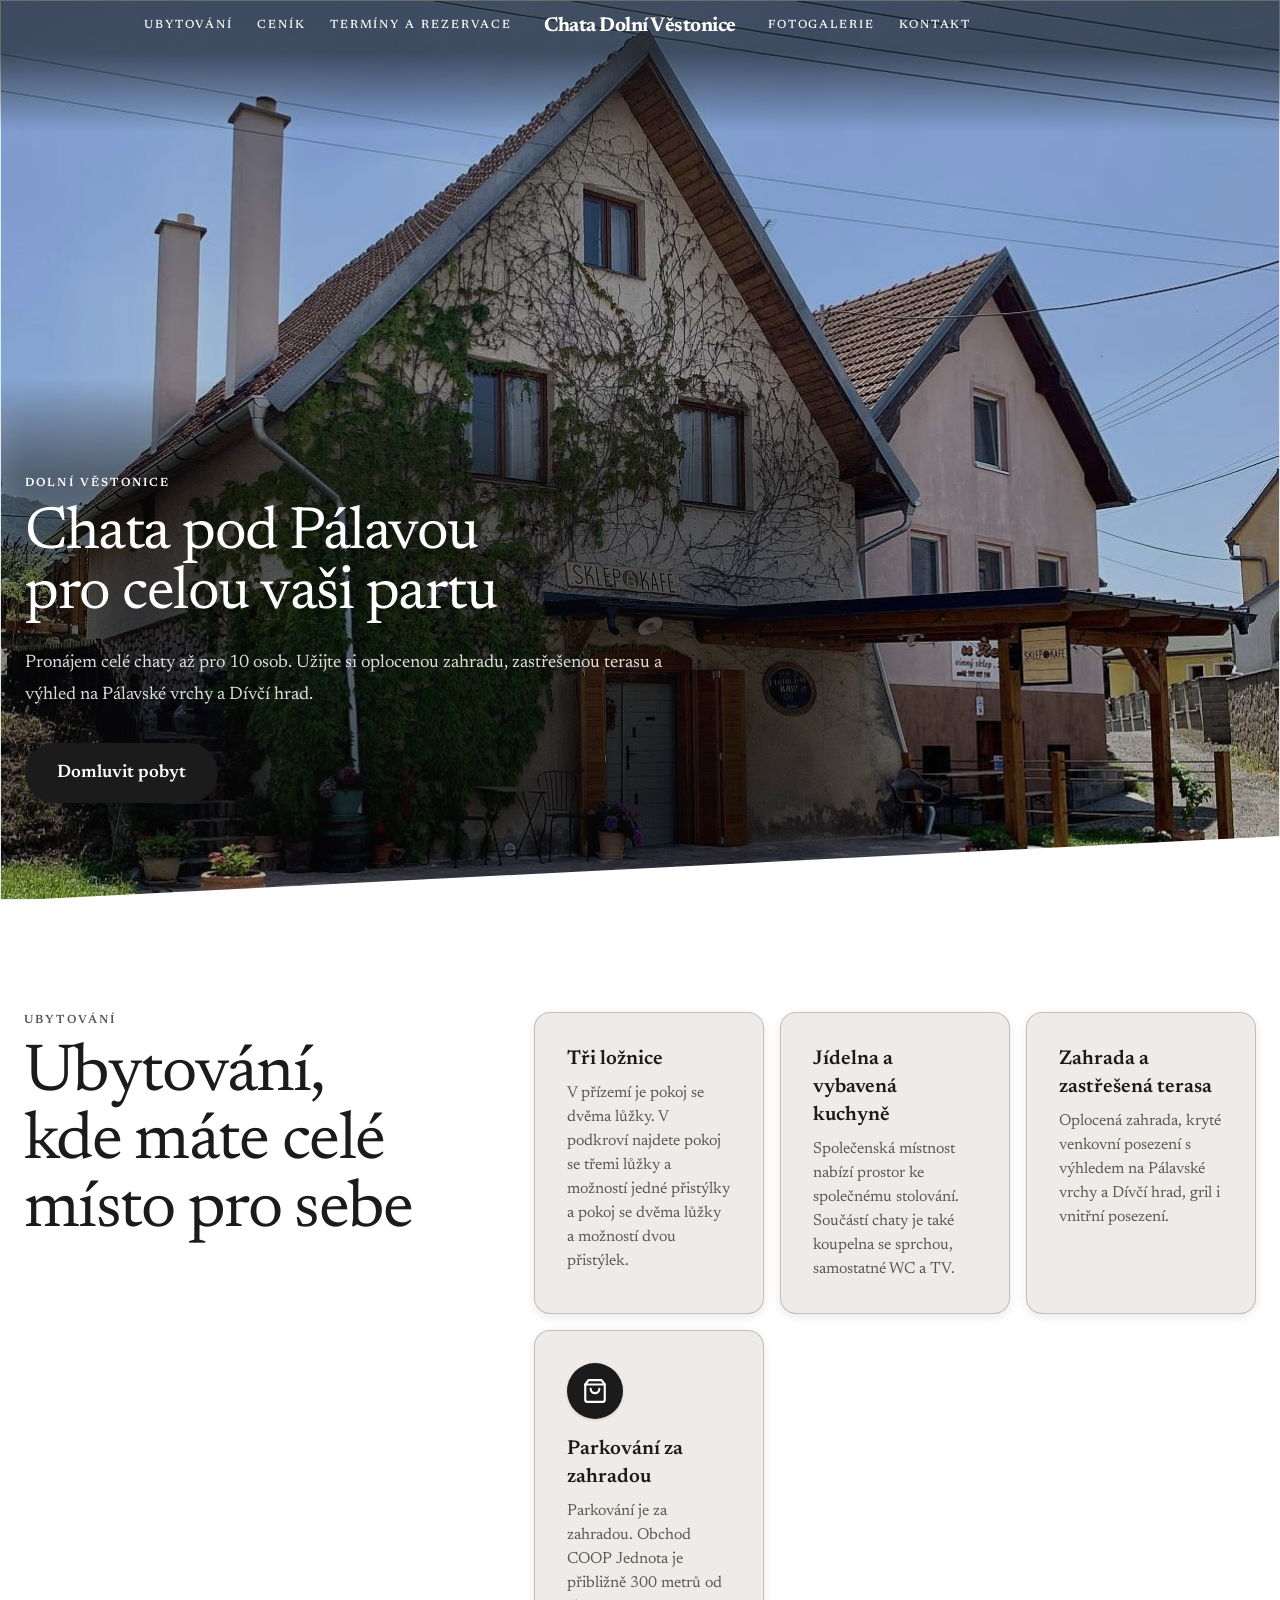
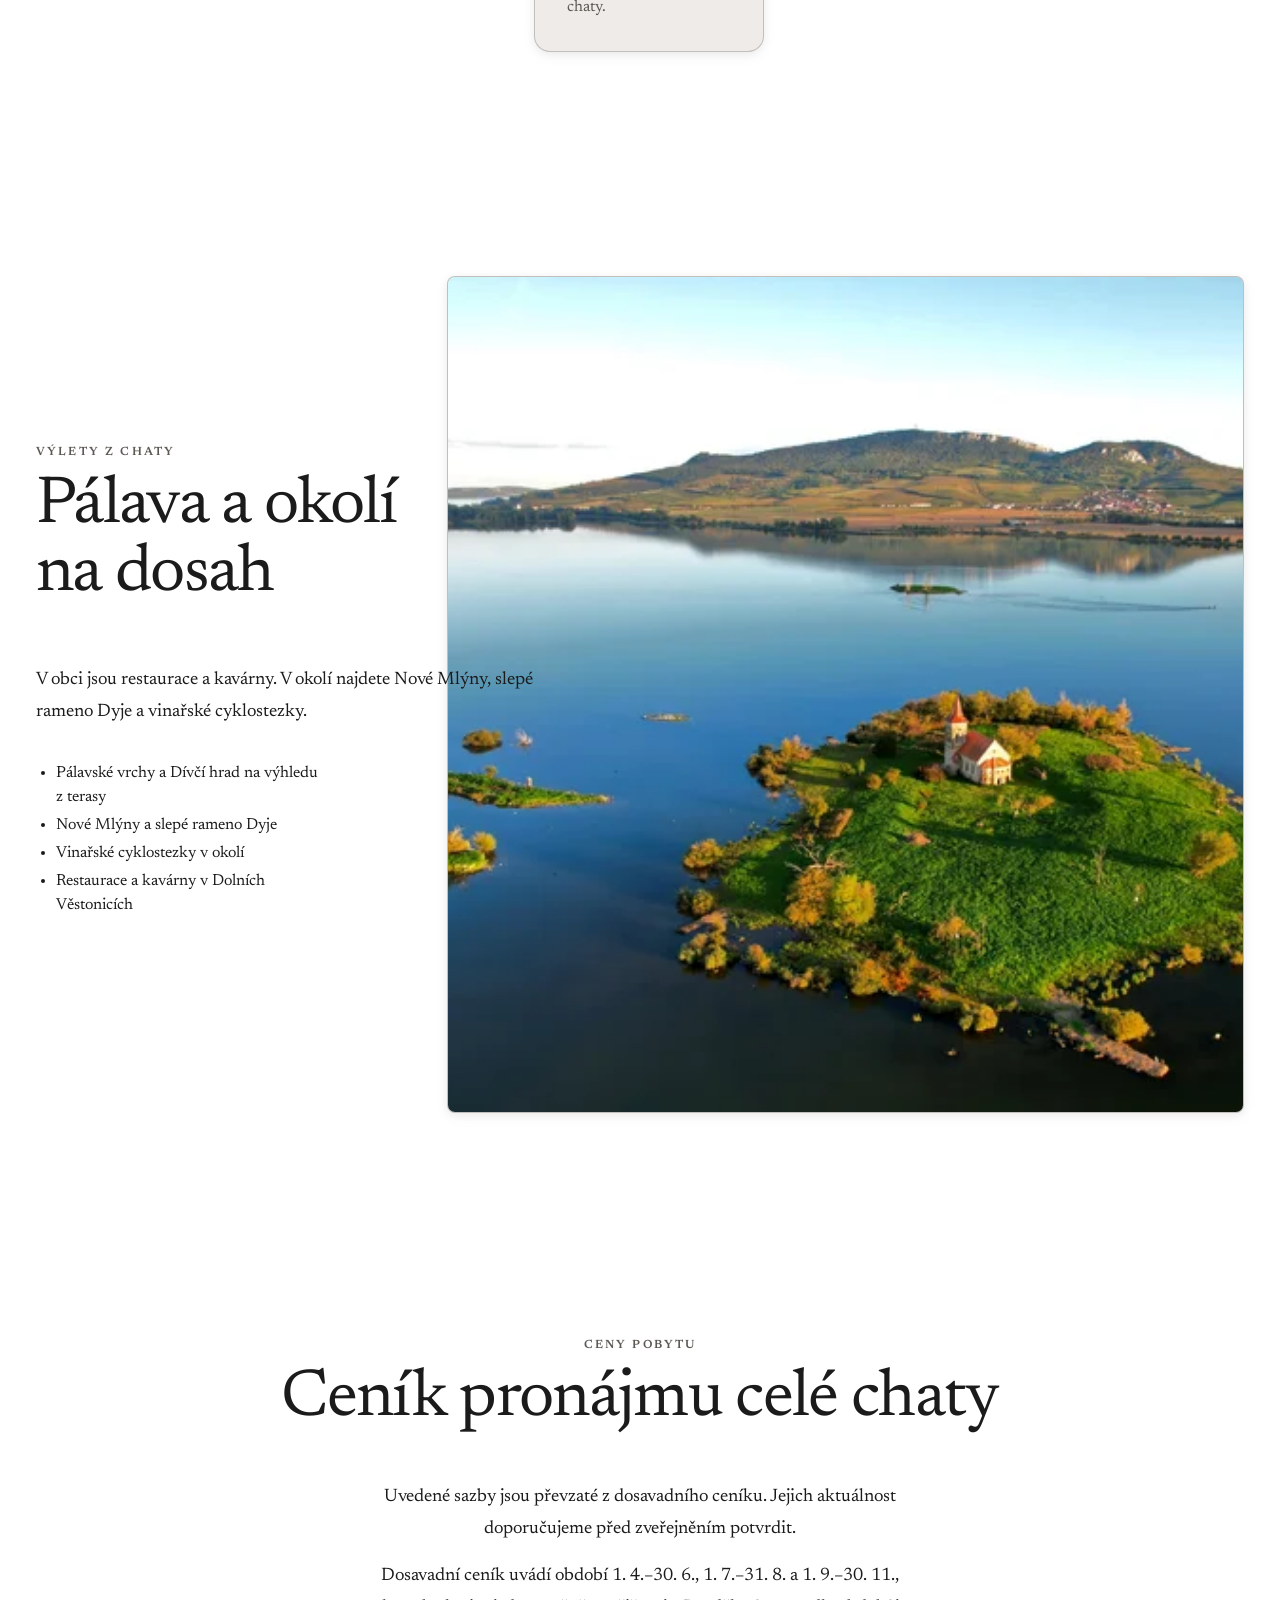
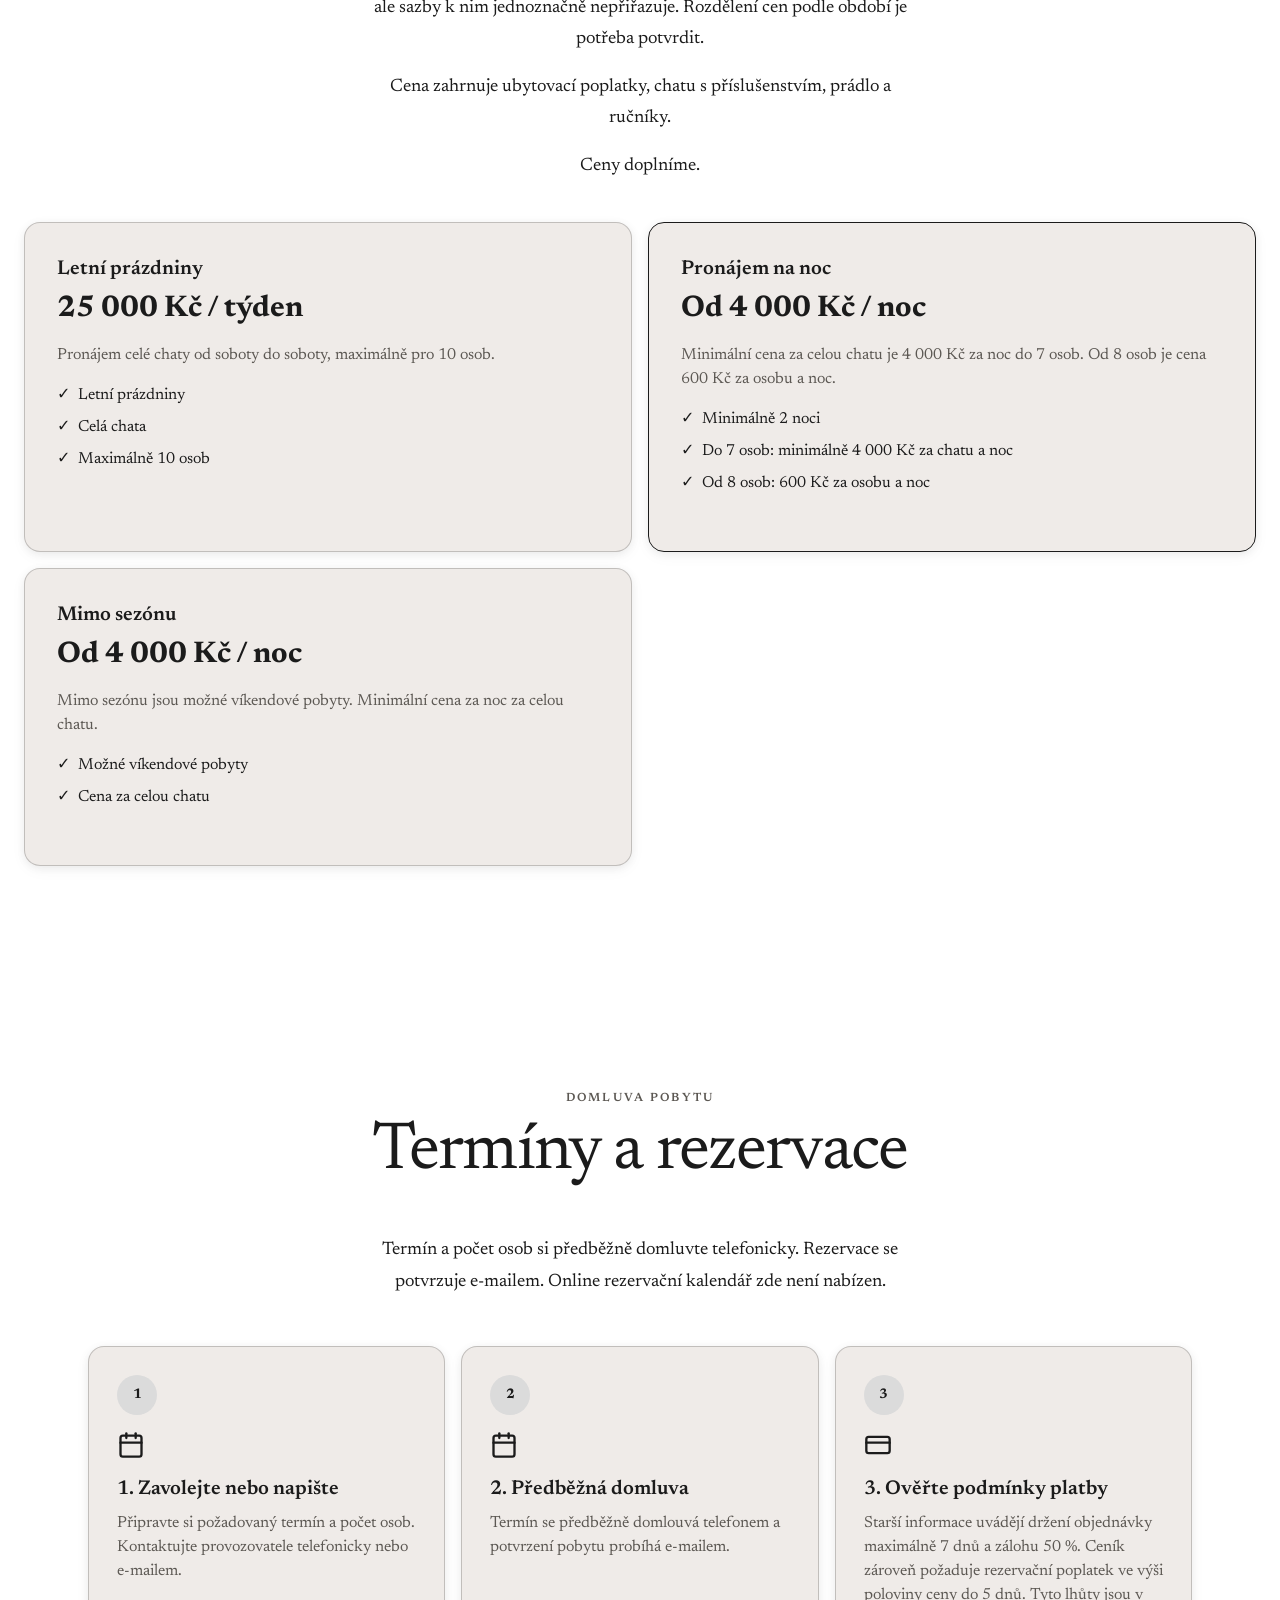
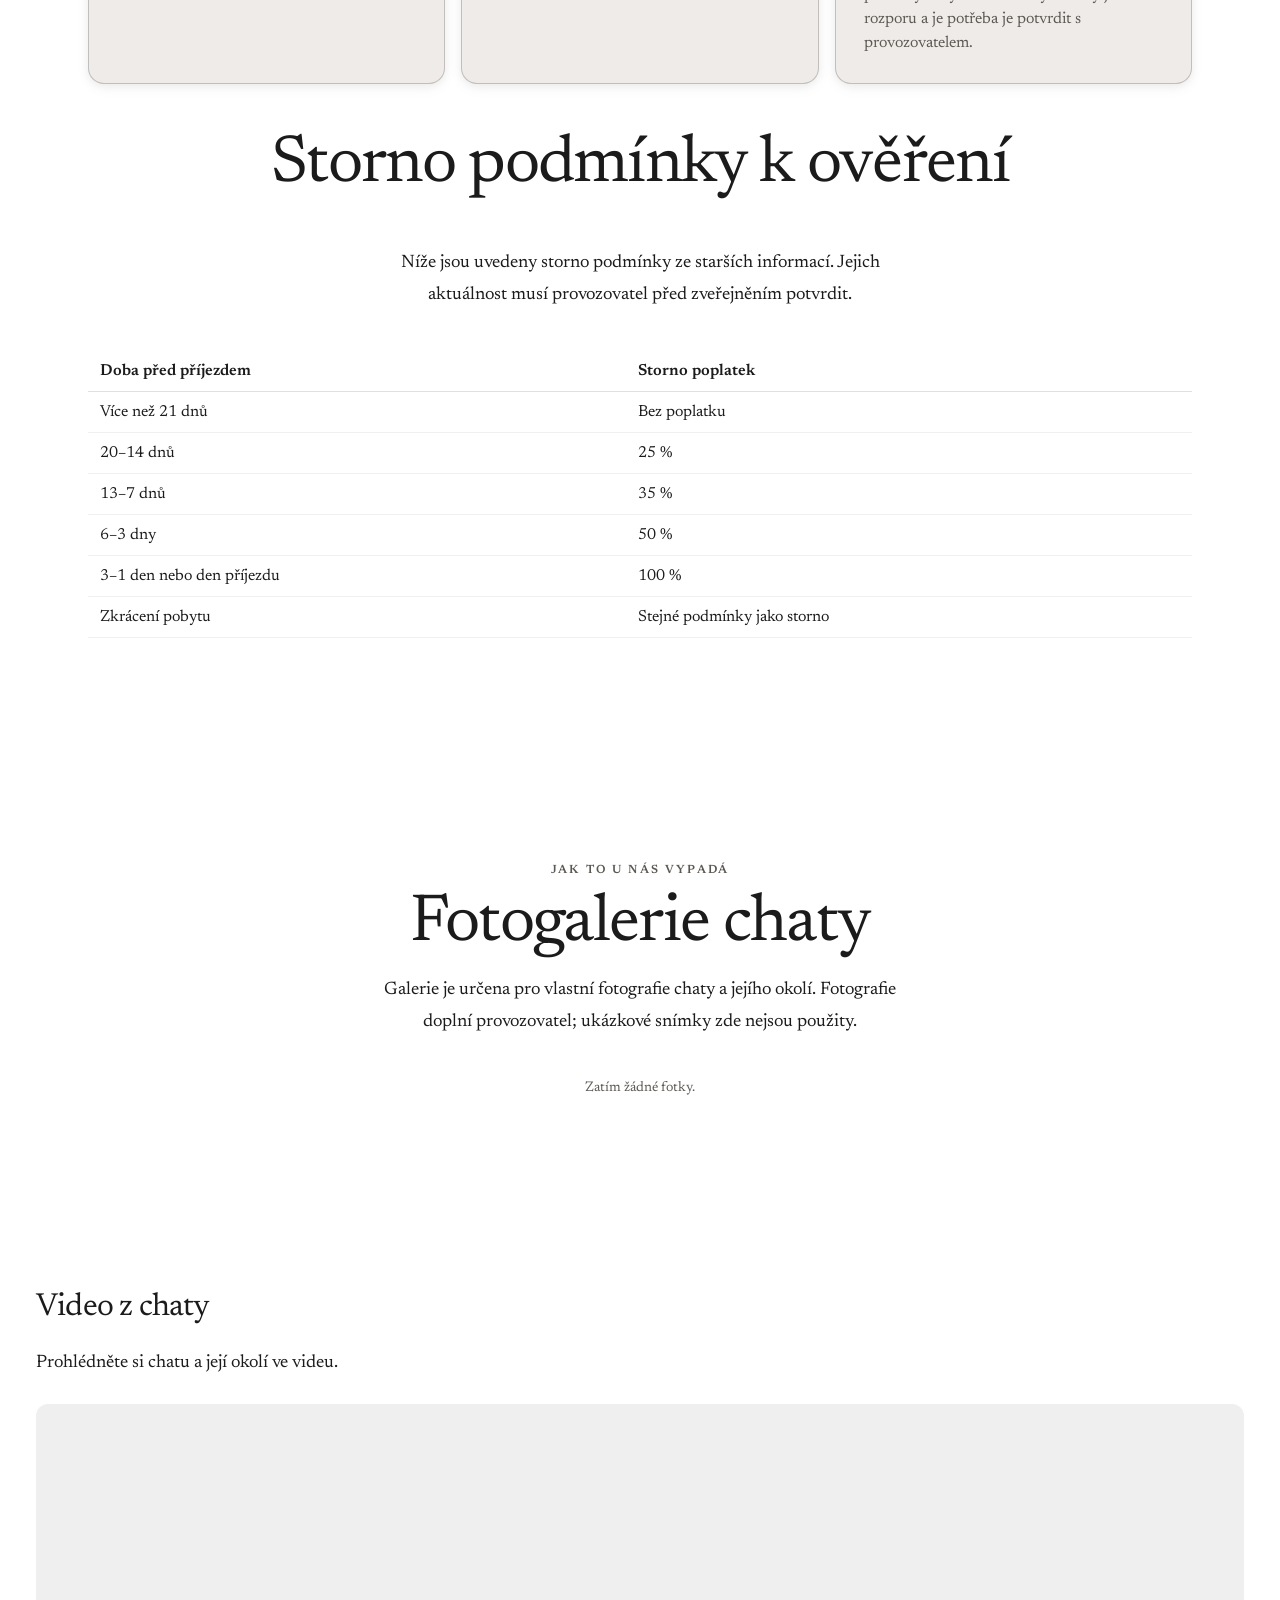
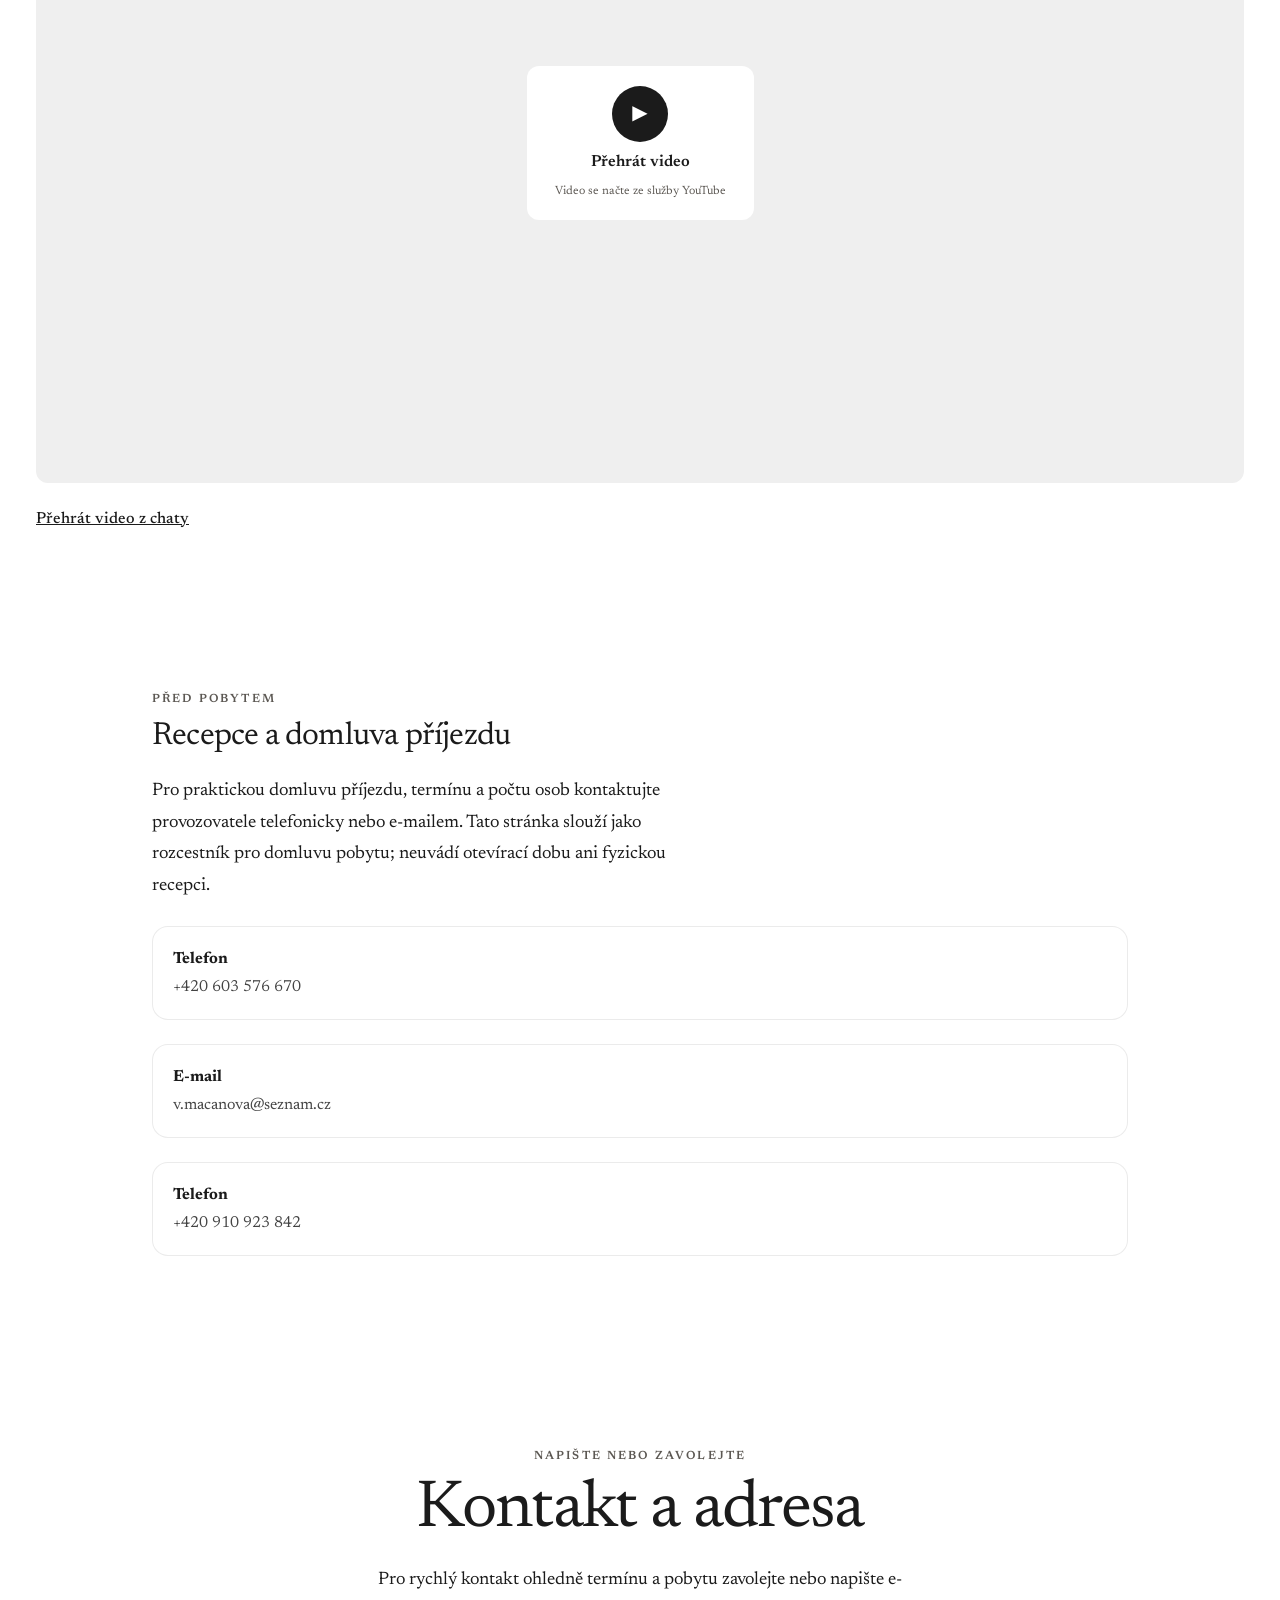
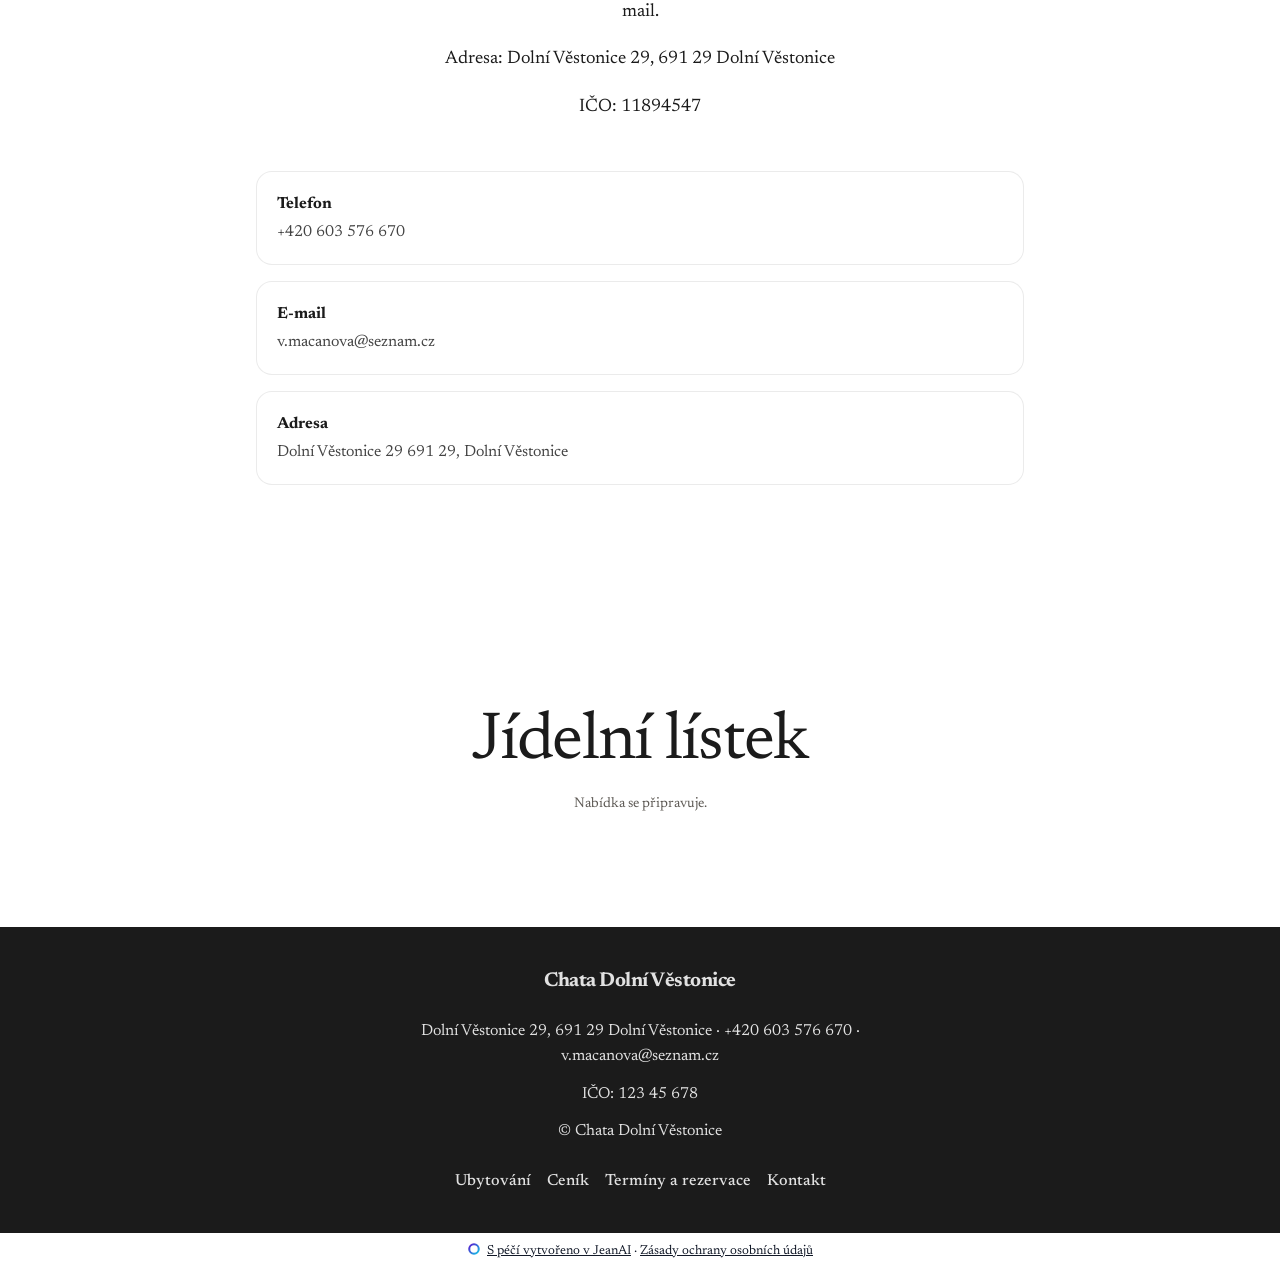
==== index.html @ b5e3ff8d "Deploy website: Chata Dolní Věstonice" ====
<!DOCTYPE html>
<html lang="cs">
  <head>
    <meta charset="UTF-8" />
    <meta name="viewport" content="width=device-width, initial-scale=1.0" />
    <meta name="description" content="Pronájem celé chaty až pro 10 osob v Dolních Věstonicích. Oplocená zahrada, zastřešená terasa s výhledem na Pálavu, ceník a rezervace po telefonu či e-mailu." />
    <meta property="og:title" content="Chata Dolní Věstonice" />
    <meta property="og:description" content="Pronájem celé chaty až pro 10 osob v Dolních Věstonicích. Oplocená zahrada, zastřešená terasa s výhledem na Pálavu, ceník a rezervace po telefonu či e-mailu." />
    <meta property="og:type" content="website" />
    <meta property="og:locale" content="cs" />
    <meta name="twitter:card" content="summary" />
    <meta name="twitter:title" content="Chata Dolní Věstonice" />
    <meta name="twitter:description" content="Pronájem celé chaty až pro 10 osob v Dolních Věstonicích. Oplocená zahrada, zastřešená terasa s výhledem na Pálavu, ceník a rezervace po telefonu či e-mailu." />
    <script type="application/ld+json">{"@context":"https://schema.org","@graph":[{"@type":"Organization","name":"Chata Dolní Věstonice"},{"@type":"LocalBusiness","name":"Chata Dolní Věstonice","telephone":"+420 603 576 670","email":"v.macanova@seznam.cz","address":"Dolní Věstonice 29 691 29, Dolní Věstonice"}]}</script>
    <title>Chata Dolní Věstonice</title>
    <link rel="stylesheet" href="/assets/utilities.css" />
    <link rel="stylesheet" href="/styles.css" />
  </head>
  <body>
    <div class="jean-site-shell" data-jean-motion="off" style="min-height:100vh;display:flex;flex-direction:column">
    <header data-jean-burger="{&quot;panelCss&quot;:&quot;background:#FFFFFF;border-color:color-mix(in srgb, #1B1B1B 10%, transparent)&quot;,&quot;linkCss&quot;:&quot;color:#1B1B1B&quot;,&quot;links&quot;:[{&quot;href&quot;:&quot;#section_ubytovani&quot;,&quot;label&quot;:&quot;Ubytování&quot;},{&quot;href&quot;:&quot;#section_cenik&quot;,&quot;label&quot;:&quot;Ceník&quot;},{&quot;href&quot;:&quot;#section_rezervace&quot;,&quot;label&quot;:&quot;Termíny a rezervace&quot;},{&quot;href&quot;:&quot;#section_fotogalerie&quot;,&quot;label&quot;:&quot;Fotogalerie&quot;},{&quot;href&quot;:&quot;#section_kontakt&quot;,&quot;label&quot;:&quot;Kontakt&quot;}],&quot;cta&quot;:null,&quot;mobileOnly&quot;:false}" class="absolute top-0 inset-x-0 z-50" id="section_header" data-section-id="section_header" data-section-type="header">
      <div class="max-w-7xl mx-auto px-6 py-3 grid grid-cols-[auto_1fr_auto_1fr_auto] items-center gap-x-3 lg:gap-x-8" style="color:#ffffff;--color-text:#ffffff;--color-heading:#ffffff;--color-muted:rgba(255,255,255,0.82);--color-line:rgba(255,255,255,0.28);--color-nav:transparent;--color-nav-border:rgba(255,255,255,0.28)">
        <div aria-hidden="true" class="col-start-1 row-start-1 flex items-center"><span class="lg:hidden block w-11 h-11 -ml-2 flex-shrink-0"></span></div>
        <nav class="hidden lg:grid grid-cols-subgrid col-start-2 col-span-3 row-start-1 items-center" data-block-id="block_main_navigation" data-block-type="nav_links">
          <div class="col-start-1 justify-self-end justify-end flex flex-wrap items-center gap-x-6 gap-y-1">
            <a href="#section_ubytovani" class="text-sm font-medium hover:opacity-70 transition-opacity" style="color:var(--color-text)">Ubytování</a>
            <a href="#section_cenik" class="text-sm font-medium hover:opacity-70 transition-opacity" style="color:var(--color-text)">Ceník</a>
            <a href="#section_rezervace" class="text-sm font-medium hover:opacity-70 transition-opacity" style="color:var(--color-text)">Termíny a rezervace</a>
          </div>
          <div class="col-start-3 justify-self-start flex flex-wrap items-center gap-x-6 gap-y-1">
            <a href="#section_fotogalerie" class="text-sm font-medium hover:opacity-70 transition-opacity" style="color:var(--color-text)">Fotogalerie</a>
            <a href="#section_kontakt" class="text-sm font-medium hover:opacity-70 transition-opacity" style="color:var(--color-text)">Kontakt</a>
          </div>
        </nav>
        <div class="col-start-3 row-start-1 flex justify-center items-center gap-3"><span class="text-xl tracking-tight flex-shrink-0" data-block-id="block_brand_name" data-block-type="text.heading" style="color:var(--color-text);font-family:var(--font-heading);font-weight:700">Chata Dolní Věstonice</span></div>
        <div class="col-start-5 row-start-1 flex justify-end items-center">
          
          <button type="button" aria-expanded="false" aria-controls="jean-header-menu" aria-label="Menu" class="lg:hidden inline-flex flex-col justify-center items-center gap-1.5 w-11 h-11 -mr-2 flex-shrink-0 cursor-pointer bg-transparent border-0">
          <span style="width:20px;height:2px;background-color:var(--color-text);display:block;transition:transform .2s;transform:none"></span>
          <span style="width:20px;height:2px;background-color:var(--color-text);display:block;opacity:1;transition:opacity .2s"></span>
          <span style="width:20px;height:2px;background-color:var(--color-text);display:block;transition:transform .2s;transform:none"></span>
        </button>
        </div>
      </div>
      
      <div aria-hidden="true" data-jean-header-veil="true" class="absolute inset-x-0 top-0 -z-10 pointer-events-none" style="height:calc(100% + 5rem);background:linear-gradient(180deg, rgba(10,10,10,0.56) 0, rgba(10,10,10,0.56) calc(100% - 5rem), rgba(10,10,10,0) 100%)"></div>
    </header>
    <section class="jean-scroll-stage min-h-screen flex items-end relative overflow-hidden" data-jean-parallax-root="hero" style="background-color:#f8fafc;background-image:url(&quot;/images/tiles-1.jpg&quot;);background-size:cover;background-position:center center;background-repeat:no-repeat;border-style:solid;border-color:#e2e8f0;border-width:1px" data-jean-edge-below="1" id="section_hero" data-section-id="section_hero" data-section-type="hero">
      <div class="absolute inset-0" aria-hidden="true" style="background:linear-gradient(180deg, rgba(10,10,10,0.18) 0%, rgba(10,10,10,0.18) 45%, rgba(10,10,10,0.18) 100%)"></div>
      <div class="relative z-10 w-full pt-28 pb-16 lg:pb-24">
        <div class="max-w-7xl mx-auto px-6 jean-motion-layer jean-parallax-subtle" data-jean-reveal="true">
          <div class="relative max-w-3xl text-left" data-jean-hero-words="low_left">
          <div class="absolute pointer-events-none" aria-hidden="true" data-jean-hero-text-scrim="true" style="background:linear-gradient(180deg, rgba(10,10,10,0.58) 0%, rgba(10,10,10,0.35) 45%, rgba(10,10,10,0.62) 100%);inset:-6rem -8rem;-webkit-mask-image:linear-gradient(to right, transparent 0, #000 8rem, #000 calc(100% - 8rem), transparent 100%), linear-gradient(to bottom, transparent 0, #000 6rem, #000 calc(100% - 6rem), transparent 100%);-webkit-mask-composite:source-in;mask-image:linear-gradient(to right, transparent 0, #000 8rem, #000 calc(100% - 8rem), transparent 100%), linear-gradient(to bottom, transparent 0, #000 6rem, #000 calc(100% - 6rem), transparent 100%);mask-composite:intersect"></div>
          <div class="relative">
          
          <div class="jean-heading-group"><p class="jean-eyebrow" style="color:#fff;font-family:var(--font-body);font-size:0.75rem;line-height:1.4;font-weight:600;letter-spacing:0.18em;text-transform:uppercase;margin:0 0 0.75rem">Dolní Věstonice</p><h1 class="text-4xl lg:text-6xl tracking-tight" data-block-id="block_hero_heading" data-block-type="text.heading" style="color:#fff;font-family:var(--font-heading);font-weight:400">Chata pod Pálavou pro celou vaši partu</h1></div>
          <p class="mt-6 text-lg max-w-2xl" data-block-id="block_hero_intro" data-block-type="text.paragraph" style="color:rgba(255,255,255,0.86);font-family:var(--font-body);font-weight:400">Pronájem celé chaty až pro 10 osob. Užijte si oplocenou zahradu, zastřešenou terasu a výhled na Pálavské vrchy a Dívčí hrad.</p>
          <div class="mt-8 flex flex-row flex-wrap items-center justify-start gap-4"><a href="#section_rezervace" class=" inline-block px-8 py-4 font-semibold text-lg shadow-xl" data-block-id="block_hero_button" data-block-type="button" style="border-radius:9999px;color:var(--color-on-primary, #fff);background-color:var(--color-primary);border:none">Domluvit pobyt</a></div>
          
          </div>
          </div>
        </div>
      </div>
    </section>
    <div id="section_ubytovani" class="jean-motion-layer" data-jean-reveal="true" data-section-id="section_ubytovani" data-section-type="features" data-jean-edge-above="slant">
    <section class="py-20 lg:py-28 jean-scroll-stage jean-section-shell" data-jean-parallax-root="features" style="background-color:var(--color-bg)">
      <div class="max-w-7xl mx-auto px-6 jean-panel-layout">
        <div class="jean-panel-sticky jean-motion-layer jean-parallax-subtle" data-jean-reveal="true"><div class="jean-heading-group"><p class="jean-eyebrow" style="color:var(--color-muted);font-family:var(--font-body);font-size:0.75rem;line-height:1.4;font-weight:600;letter-spacing:0.18em;text-transform:uppercase;margin:0 0 0.75rem">Ubytování</p><h2 class="text-3xl lg:text-5xl font-bold" data-block-id="block_ubytovani_heading" data-block-type="text.heading" style="color:var(--color-text);font-family:var(--font-heading)">Ubytování, kde máte celé místo pro sebe</h2></div></div>
        
        <div class="jean-stagger-grid grid grid-cols-1 md:grid-cols-2 lg:grid-cols-3 gap-6 items-stretch">
          <div class="group jean-soft-shadow p-8 rounded-2xl h-full flex flex-col jean-motion-layer jean-stagger-card jean-parallax-up" data-jean-reveal="true" data-block-id="block_loznice" data-block-type="card" style="transition-delay:0s">
            
            
            <h3 class="text-xl font-semibold mb-2" style="color:var(--color-text)">Tři ložnice</h3>
            <p style="color:var(--color-muted)">V přízemí je pokoj se dvěma lůžky. V podkroví najdete pokoj se třemi lůžky a možností jedné přistýlky a pokoj se dvěma lůžky a možností dvou přistýlek.</p>
          </div>
          <div class="group jean-soft-shadow p-8 rounded-2xl h-full flex flex-col jean-motion-layer jean-stagger-card jean-parallax-down" data-jean-reveal="true" data-block-id="block_spolecenska_mistnost" data-block-type="card" style="transition-delay:0.08s">
            
            
            <h3 class="text-xl font-semibold mb-2" style="color:var(--color-text)">Jídelna a vybavená kuchyně</h3>
            <p style="color:var(--color-muted)">Společenská místnost nabízí prostor ke společnému stolování. Součástí chaty je také koupelna se sprchou, samostatné WC a TV.</p>
          </div>
          <div class="group jean-soft-shadow p-8 rounded-2xl h-full flex flex-col jean-motion-layer jean-stagger-card jean-parallax-up" data-jean-reveal="true" data-block-id="block_zahrada_a_terasa" data-block-type="card" style="transition-delay:0.16s">
            
            
            <h3 class="text-xl font-semibold mb-2" style="color:var(--color-text)">Zahrada a zastřešená terasa</h3>
            <p style="color:var(--color-muted)">Oplocená zahrada, kryté venkovní posezení s výhledem na Pálavské vrchy a Dívčí hrad, gril i vnitřní posezení.</p>
          </div>
          <div class="group jean-soft-shadow p-8 rounded-2xl h-full flex flex-col jean-motion-layer jean-stagger-card jean-parallax-down" data-jean-reveal="true" data-block-id="block_parkovani" data-block-type="card" style="transition-delay:0.24s">
            
            <div class="w-14 h-14 rounded-full flex items-center justify-center mb-4" style="background-color:var(--color-primary);color:var(--color-on-primary, #fff);box-shadow:0 1px 3px rgba(15,23,42,0.14)"><svg xmlns="http://www.w3.org/2000/svg" class="lucide lucide-shopping-bag" width="26" height="26" viewBox="0 0 24 24" fill="none" stroke="currentColor" stroke-width="2" stroke-linecap="round" stroke-linejoin="round" aria-hidden="true"><path d="M6 2 3 6v14a2 2 0 0 0 2 2h14a2 2 0 0 0 2-2V6l-3-4Z" /> <path d="M3 6h18" /> <path d="M16 10a4 4 0 0 1-8 0" /></svg></div>
            <h3 class="text-xl font-semibold mb-2" style="color:var(--color-text)">Parkování za zahradou</h3>
            <p style="color:var(--color-muted)">Parkování je za zahradou. Obchod COOP Jednota je přibližně 300 metrů od chaty.</p>
          </div>
        </div>
      </div>
    </section>
    </div>
    <div id="section_okoli" class="jean-motion-layer" data-jean-reveal="true" data-section-id="section_okoli" data-section-type="about">
    <section class="py-20 lg:py-28 jean-section-shell" style="background-color:var(--color-bg)">
      <div class="jean-rhythm-wide mx-auto px-6">
        <div class="jean-grid-section" style="--jean-grid-row:1rem;--jean-grid-gap:1.5rem;grid-template-rows:repeat(30, minmax(1rem, auto))">
        <div class="jean-grid-cell jean-cell-media" style="grid-column:5 / span 8;grid-row:1 / span 30;--jean-cell-order:18"><div class="jean-cell-fill"><div class="jean-soft-shadow overflow-hidden flex items-center justify-center" style="border-radius:var(--jean-radius, 1.5rem)" data-block-id="block_okoli_image" data-block-type="image"><img src="/images/photo-1.webp" alt="Vlastní fotografie okolí chaty bude doplněna provozovatelem." style="width:100%;height:100%;object-fit:cover;object-position:center center;display:block"></div></div></div>
        <div class="jean-grid-cell jean-cell-content" style="grid-column:1 / span 6;grid-row:8 / span 5;--jean-cell-order:105;justify-items:start;align-items:start"><div class="jean-heading-group"><p class="jean-eyebrow" style="color:var(--color-muted);font-family:var(--font-body);font-size:0.75rem;line-height:1.4;font-weight:600;letter-spacing:0.18em;text-transform:uppercase;margin:0 0 0.75rem">Výlety z chaty</p><h2 class="text-3xl lg:text-4xl font-bold mb-6" data-block-id="block_okoli_heading" data-block-type="text.heading" style="color:var(--color-text);font-family:var(--font-heading)">Pálava a okolí na dosah</h2></div></div>
        <div class="jean-grid-cell jean-cell-content" style="grid-column:1 / span 6;grid-row:14 / span 3;--jean-cell-order:183;justify-items:start;align-items:start"><div><p data-block-id="block_okoli_text" data-block-type="text.paragraph" data-jean-held="" style="color:var(--color-text);line-height:1.6;font-weight:400">V obci jsou restaurace a kavárny. V okolí najdete Nové Mlýny, slepé rameno Dyje a vinařské cyklostezky.</p></div></div>
        <div class="jean-grid-cell jean-cell-content" style="grid-column:1 / span 3;grid-row:18 / span 5;--jean-cell-order:235;justify-items:start;align-items:start"><div><ul data-block-id="block_okoli_details" data-block-type="list" style="margin:0;padding:0;color:var(--color-text)"><li style="margin:0 0 .25rem 1.25rem;padding:0;list-style:disc">Pálavské vrchy a Dívčí hrad na výhledu z terasy</li><li style="margin:0 0 .25rem 1.25rem;padding:0;list-style:disc">Nové Mlýny a slepé rameno Dyje</li><li style="margin:0 0 .25rem 1.25rem;padding:0;list-style:disc">Vinařské cyklostezky v okolí</li><li style="margin:0 0 .25rem 1.25rem;padding:0;list-style:disc">Restaurace a kavárny v Dolních Věstonicích</li></ul></div></div>
      </div>
      </div>
    </section>
    </div>
    <div id="section_cenik" class="jean-motion-layer" data-jean-reveal="true" data-section-id="section_cenik" data-section-type="pricing">
    <section class="py-20 lg:py-28 jean-section-shell" style="background-color:var(--color-bg)">
      <div class="max-w-7xl mx-auto px-6">
        <div class="jean-heading-group"><p class="jean-eyebrow text-center" style="color:var(--color-muted);font-family:var(--font-body);font-size:0.75rem;line-height:1.4;font-weight:600;letter-spacing:0.18em;text-transform:uppercase;margin:0 0 0.75rem">Ceny pobytu</p><h2 class="text-3xl lg:text-4xl font-bold text-center mb-12" data-block-id="block_cenik_heading" data-block-type="text.heading" style="color:var(--color-text);font-family:var(--font-heading)">Ceník pronájmu celé chaty</h2></div>
        <div class="max-w-3xl mx-auto text-center mb-10 flex flex-col gap-4"><div><p data-block-id="block_cenik_intro" data-block-type="text.paragraph" data-jean-held="" style="color:var(--color-text);line-height:1.6;font-weight:400">Uvedené sazby jsou převzaté z dosavadního ceníku. Jejich aktuálnost doporučujeme před zveřejněním potvrdit.</p></div>
          <div><p data-block-id="block_obdobi_ceniku" data-block-type="text.paragraph" data-jean-held="" style="color:var(--color-text);line-height:1.6;font-weight:400">Dosavadní ceník uvádí období 1. 4.–30. 6., 1. 7.–31. 8. a 1. 9.–30. 11., ale sazby k nim jednoznačně nepřiřazuje. Rozdělení cen podle období je potřeba potvrdit.</p></div>
          <div><p data-block-id="block_cena_zahrnuje" data-block-type="text.paragraph" data-jean-held="" style="color:var(--color-text);line-height:1.6;font-weight:400">Cena zahrnuje ubytovací poplatky, chatu s příslušenstvím, prádlo a ručníky.</p></div>
          <div><p data-block-id="block_ceny_overeni" data-block-type="text.paragraph" data-jean-held="" style="color:var(--color-text);line-height:1.6;font-weight:400">Ceny doplníme.</p></div></div>
        <div class="jean-stagger-grid grid grid-cols-1 md:grid-cols-2 lg:grid-cols-2 gap-6 items-stretch">
          <div class="jean-soft-shadow p-8 rounded-2xl jean-motion-layer jean-stagger-card jean-parallax-up" data-jean-reveal="true" data-block-id="block_cena_tyden" data-block-type="card" style="transition-delay:0s">
            
            <h3 class="text-xl font-semibold mb-2" style="color:var(--color-text)">Letní prázdniny</h3>
            <p class="text-3xl font-bold mb-4" style="color:var(--color-primary)">25 000 Kč / týden</p>
            <p class="mb-4" style="color:var(--color-muted)">Pronájem celé chaty od soboty do soboty, maximálně pro 10 osob.</p>
            <ul class="space-y-2 mb-6"><li class="flex items-center gap-2"><span style="color:var(--color-primary)">✓</span> Letní prázdniny</li><li class="flex items-center gap-2"><span style="color:var(--color-primary)">✓</span> Celá chata</li><li class="flex items-center gap-2"><span style="color:var(--color-primary)">✓</span> Maximálně 10 osob</li></ul>
            
          </div>
          <div class="jean-soft-shadow p-8 rounded-2xl jean-motion-layer jean-stagger-card  ring-2 jean-parallax-down" data-jean-reveal="true" data-block-id="block_cena_noc" data-block-type="card" style="border-color:var(--color-primary);outline-color:var(--color-primary);transition-delay:0.08s">
            
            <h3 class="text-xl font-semibold mb-2" style="color:var(--color-text)">Pronájem na noc</h3>
            <p class="text-3xl font-bold mb-4" style="color:var(--color-primary)">Od 4 000 Kč / noc</p>
            <p class="mb-4" style="color:var(--color-muted)">Minimální cena za celou chatu je 4 000 Kč za noc do 7 osob. Od 8 osob je cena 600 Kč za osobu a noc.</p>
            <ul class="space-y-2 mb-6"><li class="flex items-center gap-2"><span style="color:var(--color-primary)">✓</span> Minimálně 2 noci</li><li class="flex items-center gap-2"><span style="color:var(--color-primary)">✓</span> Do 7 osob: minimálně 4 000 Kč za chatu a noc</li><li class="flex items-center gap-2"><span style="color:var(--color-primary)">✓</span> Od 8 osob: 600 Kč za osobu a noc</li></ul>
            
          </div>
          <div class="jean-soft-shadow p-8 rounded-2xl jean-motion-layer jean-stagger-card jean-parallax-up" data-jean-reveal="true" data-block-id="block_cena_mimo_sezonu" data-block-type="card" style="transition-delay:0.16s">
            
            <h3 class="text-xl font-semibold mb-2" style="color:var(--color-text)">Mimo sezónu</h3>
            <p class="text-3xl font-bold mb-4" style="color:var(--color-primary)">Od 4 000 Kč / noc</p>
            <p class="mb-4" style="color:var(--color-muted)">Mimo sezónu jsou možné víkendové pobyty. Minimální cena za noc za celou chatu.</p>
            <ul class="space-y-2 mb-6"><li class="flex items-center gap-2"><span style="color:var(--color-primary)">✓</span> Možné víkendové pobyty</li><li class="flex items-center gap-2"><span style="color:var(--color-primary)">✓</span> Cena za celou chatu</li></ul>
            
          </div>
        </div>
      </div>
    </section>
    </div>
    <div id="section_rezervace" class="jean-motion-layer" data-jean-reveal="true" data-section-id="section_rezervace" data-section-type="how_it_works">
    <section class="py-20 lg:py-28 jean-section-shell" style="background-color:var(--color-bg)">
      <div class="max-w-6xl mx-auto px-6">
        <div class="jean-section-walk flex flex-col gap-12">
        <div class="jean-heading-group"><p class="jean-eyebrow text-center" style="color:var(--color-muted);font-family:var(--font-body);font-size:0.75rem;line-height:1.4;font-weight:600;letter-spacing:0.18em;text-transform:uppercase;margin:0 0 0.75rem">Domluva pobytu</p><h2 class="text-3xl lg:text-4xl font-bold text-center" data-block-id="block_rezervace_heading" data-block-type="text.heading" style="color:var(--color-text);font-family:var(--font-heading)">Termíny a rezervace</h2></div>
        <div class="max-w-3xl mx-auto text-center flex flex-col gap-4"><div><p data-block-id="block_rezervace_intro" data-block-type="text.paragraph" data-jean-held="" style="color:var(--color-text);line-height:1.6;font-weight:400">Termín a počet osob si předběžně domluvte telefonicky. Rezervace se potvrzuje e-mailem. Online rezervační kalendář zde není nabízen.</p></div></div>
        <div class="jean-stagger-grid grid grid-cols-1 md:grid-cols-2 lg:grid-cols-3 gap-6"><article class="jean-soft-shadow p-7 rounded-2xl jean-motion-layer jean-stagger-card jean-parallax-up" data-jean-reveal="true" data-block-id="block_rezervace_krok1" data-block-type="card" style="transition-delay:0s">
            <div class="inline-flex items-center justify-center w-10 h-10 rounded-full mb-4 text-sm font-bold" style="background-color:color-mix(in srgb, var(--color-primary) 16%, white);color:var(--color-primary)">1</div>
            <div class="mb-4" style="color:var(--color-primary)"><svg xmlns="http://www.w3.org/2000/svg" class="lucide lucide-calendar" width="28" height="28" viewBox="0 0 24 24" fill="none" stroke="currentColor" stroke-width="2" stroke-linecap="round" stroke-linejoin="round" aria-hidden="true"><path d="M8 2v4" /> <path d="M16 2v4" /> <rect width="18" height="18" x="3" y="4" rx="2" /> <path d="M3 10h18" /></svg></div><h3 class="text-xl font-semibold mb-2" style="color:var(--color-text)">1. Zavolejte nebo napište</h3><p style="color:var(--color-muted)">Připravte si požadovaný termín a počet osob. Kontaktujte provozovatele telefonicky nebo e-mailem.</p>
          </article>
          <article class="jean-soft-shadow p-7 rounded-2xl jean-motion-layer jean-stagger-card jean-parallax-down" data-jean-reveal="true" data-block-id="block_rezervace_krok2" data-block-type="card" style="transition-delay:0.08s">
            <div class="inline-flex items-center justify-center w-10 h-10 rounded-full mb-4 text-sm font-bold" style="background-color:color-mix(in srgb, var(--color-primary) 16%, white);color:var(--color-primary)">2</div>
            <div class="mb-4" style="color:var(--color-primary)"><svg xmlns="http://www.w3.org/2000/svg" class="lucide lucide-calendar" width="28" height="28" viewBox="0 0 24 24" fill="none" stroke="currentColor" stroke-width="2" stroke-linecap="round" stroke-linejoin="round" aria-hidden="true"><path d="M8 2v4" /> <path d="M16 2v4" /> <rect width="18" height="18" x="3" y="4" rx="2" /> <path d="M3 10h18" /></svg></div><h3 class="text-xl font-semibold mb-2" style="color:var(--color-text)">2. Předběžná domluva</h3><p style="color:var(--color-muted)">Termín se předběžně domlouvá telefonem a potvrzení pobytu probíhá e-mailem.</p>
          </article>
          <article class="jean-soft-shadow p-7 rounded-2xl jean-motion-layer jean-stagger-card jean-parallax-up" data-jean-reveal="true" data-block-id="block_rezervace_krok3" data-block-type="card" style="transition-delay:0.16s">
            <div class="inline-flex items-center justify-center w-10 h-10 rounded-full mb-4 text-sm font-bold" style="background-color:color-mix(in srgb, var(--color-primary) 16%, white);color:var(--color-primary)">3</div>
            <div class="mb-4" style="color:var(--color-primary)"><svg xmlns="http://www.w3.org/2000/svg" class="lucide lucide-credit-card" width="28" height="28" viewBox="0 0 24 24" fill="none" stroke="currentColor" stroke-width="2" stroke-linecap="round" stroke-linejoin="round" aria-hidden="true"><rect width="20" height="14" x="2" y="5" rx="2" /> <line x1="2" x2="22" y1="10" y2="10" /></svg></div><h3 class="text-xl font-semibold mb-2" style="color:var(--color-text)">3. Ověřte podmínky platby</h3><p style="color:var(--color-muted)">Starší informace uvádějí držení objednávky maximálně 7 dnů a zálohu 50 %. Ceník zároveň požaduje rezervační poplatek ve výši poloviny ceny do 5 dnů. Tyto lhůty jsou v rozporu a je potřeba je potvrdit s provozovatelem.</p>
          </article></div>
        <h2 class="text-3xl lg:text-4xl font-bold text-center" data-block-id="block_storno_heading" data-block-type="text.heading" style="color:var(--color-text);font-family:var(--font-heading)">Storno podmínky k ověření</h2>
        <div class="max-w-3xl mx-auto text-center flex flex-col gap-4"><div><p data-block-id="block_storno_intro" data-block-type="text.paragraph" data-jean-held="" style="color:var(--color-text);line-height:1.6;font-weight:400">Níže jsou uvedeny storno podmínky ze starších informací. Jejich aktuálnost musí provozovatel před zveřejněním potvrdit.</p></div></div>
      </div>
        <div class="jean-section-tail mt-10 flex flex-col gap-5"><div><div data-block-id="block_storno_podminky" data-block-type="table" style="overflow-x:auto"><table style="width:100%;border-collapse:collapse"><thead><tr><th style="padding:.5rem .75rem;text-align:left;border-bottom:1px solid rgba(0,0,0,.12);font-weight:600;color:var(--color-text)">Doba před příjezdem</th><th style="padding:.5rem .75rem;text-align:left;border-bottom:1px solid rgba(0,0,0,.12);font-weight:600;color:var(--color-text)">Storno poplatek</th></tr></thead><tbody><tr><td style="padding:.5rem .75rem;border-bottom:1px solid rgba(0,0,0,.06);color:var(--color-text)">Více než 21 dnů</td><td style="padding:.5rem .75rem;border-bottom:1px solid rgba(0,0,0,.06);color:var(--color-text)">Bez poplatku</td></tr><tr><td style="padding:.5rem .75rem;border-bottom:1px solid rgba(0,0,0,.06);color:var(--color-text)">20–14 dnů</td><td style="padding:.5rem .75rem;border-bottom:1px solid rgba(0,0,0,.06);color:var(--color-text)">25 %</td></tr><tr><td style="padding:.5rem .75rem;border-bottom:1px solid rgba(0,0,0,.06);color:var(--color-text)">13–7 dnů</td><td style="padding:.5rem .75rem;border-bottom:1px solid rgba(0,0,0,.06);color:var(--color-text)">35 %</td></tr><tr><td style="padding:.5rem .75rem;border-bottom:1px solid rgba(0,0,0,.06);color:var(--color-text)">6–3 dny</td><td style="padding:.5rem .75rem;border-bottom:1px solid rgba(0,0,0,.06);color:var(--color-text)">50 %</td></tr><tr><td style="padding:.5rem .75rem;border-bottom:1px solid rgba(0,0,0,.06);color:var(--color-text)">3–1 den nebo den příjezdu</td><td style="padding:.5rem .75rem;border-bottom:1px solid rgba(0,0,0,.06);color:var(--color-text)">100 %</td></tr><tr><td style="padding:.5rem .75rem;border-bottom:1px solid rgba(0,0,0,.06);color:var(--color-text)">Zkrácení pobytu</td><td style="padding:.5rem .75rem;border-bottom:1px solid rgba(0,0,0,.06);color:var(--color-text)">Stejné podmínky jako storno</td></tr></tbody></table></div></div></div>
      </div>
    </section>
    </div>
    <div class="jean-motion-layer" data-jean-reveal="true" id="section_fotogalerie" data-section-id="section_fotogalerie" data-section-type="gallery">
    <section class="py-20 lg:py-28 jean-section-shell " style="background-color:var(--color-bg)">
      <div class="max-w-7xl mx-auto px-6">
        <div class="jean-heading-group"><p class="jean-eyebrow text-center" style="color:var(--color-muted);font-family:var(--font-body);font-size:0.75rem;line-height:1.4;font-weight:600;letter-spacing:0.18em;text-transform:uppercase;margin:0 0 0.75rem">Jak to u nás vypadá</p><h2 class="text-3xl lg:text-4xl font-bold mb-4 text-center" data-block-id="block_fotogalerie_heading" data-block-type="text.heading" style="color:var(--color-text);font-family:var(--font-heading)">Fotogalerie chaty</h2></div>
        <div class="mb-10 flex flex-col gap-3 text-center max-w-2xl mx-auto"><div><p data-block-id="block_fotogalerie_intro" data-block-type="text.paragraph" data-jean-held="" style="color:var(--color-text);line-height:1.6;font-weight:400">Galerie je určena pro vlastní fotografie chaty a jejího okolí. Fotografie doplní provozovatel; ukázkové snímky zde nejsou použity.</p></div></div>
        <div class="jean-widget jean-widget--gallery" data-jean-capability="gallery" data-jean-columns="3"><p class="jean-widget-empty">Zatím žádné fotky.</p></div>
      </div>
    </section>
    </div>
    <div id="section_video_z_chaty" class="jean-motion-layer" data-jean-reveal="true" data-section-id="section_video_z_chaty" data-section-type="content_group">
    <section class="py-16 lg:py-20 jean-section-shell" style="background-color:var(--color-bg)">
      <div class="jean-rhythm-wide mx-auto px-6 flex flex-col gap-6">
        <div><h2 data-block-id="block_video_z_chaty_heading" data-block-type="text.heading" style="font-size:2rem;font-weight:400;color:var(--color-text)">Video z chaty</h2></div>
        <div><p data-block-id="block_video_z_chaty_intro" data-block-type="text.paragraph" data-jean-held="" style="color:var(--color-text);line-height:1.6;font-weight:400">Prohlédněte si chatu a její okolí ve videu.</p></div>
        <div><div data-block-id="block_video_chaty" data-block-type="video_embed" data-jean-video="https://www.youtube-nocookie.com/embed/iW5ZJJCwsHg" style="position:relative;width:100%;aspect-ratio:16/9;border-radius:.75rem;overflow:hidden;background-color:var(--color-card)"><a href="https://www.youtube.com/watch?v=iW5ZJJCwsHg" target="_blank" rel="noopener noreferrer" data-jean-video-play="1" aria-label="Přehrát video — Video se načte ze služby YouTube" style="position:absolute;inset:0;display:flex;align-items:center;justify-content:center;text-decoration:none;color:var(--color-text)"><span style="display:flex;flex-direction:column;align-items:center;gap:.5rem;padding:1.25rem 1.75rem;border-radius:.75rem;background-color:var(--color-surface)"><span aria-hidden="true" style="display:flex;align-items:center;justify-content:center;width:3.5rem;height:3.5rem;border-radius:9999px;background-color:var(--color-primary);color:var(--color-on-primary, #fff);font-size:1.25rem;line-height:1">▶</span><span style="font-weight:600;color:var(--color-text)">Přehrát video</span><span style="font-size:.75rem;color:var(--color-muted)">Video se načte ze služby YouTube</span></span></a></div></div>
        <div><a data-block-id="block_odkaz_video_z_chaty" data-block-type="link" href="https://www.youtube.com/watch?v=iW5ZJJCwsHg" style="color:var(--color-primary);font-weight:500;text-decoration:underline">Přehrát video z chaty</a></div>
      </div>
    </section>
    </div>
    <div id="section_recepce" class="jean-motion-layer" data-jean-reveal="true" data-section-id="section_recepce" data-section-type="content_group">
    <section class="py-16 lg:py-20 jean-section-shell" style="background-color:var(--color-bg)">
      <div class="max-w-5xl mx-auto px-6 flex flex-col gap-6">
        <div><div class="jean-heading-group"><p class="jean-eyebrow" style="color:var(--color-muted);font-family:var(--font-body);font-size:0.75rem;line-height:1.4;font-weight:600;letter-spacing:0.18em;text-transform:uppercase;margin:0 0 0.75rem">Před pobytem</p><h2 data-block-id="block_recepce_heading" data-block-type="text.heading" style="font-size:2rem;font-weight:400;color:var(--color-text)">Recepce a domluva příjezdu</h2></div></div>
        <div><p data-block-id="block_recepce_text" data-block-type="text.paragraph" data-jean-held="" style="color:var(--color-text);line-height:1.6;font-weight:400">Pro praktickou domluvu příjezdu, termínu a počtu osob kontaktujte provozovatele telefonicky nebo e-mailem. Tato stránka slouží jako rozcestník pro domluvu pobytu; neuvádí otevírací dobu ani fyzickou recepci.</p></div>
        <div><div data-block-id="block_recepce_telefon" data-block-type="card" style="padding:1.25rem;border-radius:16px;border:1px solid rgba(0,0,0,.08);background:var(--color-surface);color:var(--color-text)"><strong style="display:block;color:var(--color-text);margin-bottom:.25rem">Telefon</strong><span style="color:var(--color-text);opacity:.82">+420 603 576 670</span></div></div>
        <div><div data-block-id="block_recepce_email" data-block-type="card" style="padding:1.25rem;border-radius:16px;border:1px solid rgba(0,0,0,.08);background:var(--color-surface);color:var(--color-text)"><strong style="display:block;color:var(--color-text);margin-bottom:.25rem">E-mail</strong><span style="color:var(--color-text);opacity:.82">v.macanova@seznam.cz</span></div></div>
        <div><div data-block-id="block_recepce_telefon_novy" data-block-type="card" style="padding:1.25rem;border-radius:16px;border:1px solid rgba(0,0,0,.08);background:var(--color-surface);color:var(--color-text)"><strong style="display:block;color:var(--color-text);margin-bottom:.25rem">Telefon</strong><span style="color:var(--color-text);opacity:.82">+420 910 923 842</span></div></div>
      </div>
    </section>
    </div>
    <div id="section_kontakt" class="jean-motion-layer" data-jean-reveal="true" data-section-id="section_kontakt" data-section-type="contact">
    <section id="contact" class="py-20 lg:py-28 jean-section-shell" style="background-color:var(--color-bg)">
      <div class="jean-rhythm-tight mx-auto px-6">
        <div class="jean-heading-group"><p class="jean-eyebrow text-center" style="color:var(--color-muted);font-family:var(--font-body);font-size:0.75rem;line-height:1.4;font-weight:600;letter-spacing:0.18em;text-transform:uppercase;margin:0 0 0.75rem">Napište nebo zavolejte</p><h2 class="text-3xl lg:text-4xl font-bold text-center mb-5" data-block-id="block_kontakt_heading" data-block-type="text.heading" style="color:var(--color-text);font-family:var(--font-heading)">Kontakt a adresa</h2></div>
        <div class="max-w-3xl mx-auto text-center mb-12 flex flex-col gap-4"><div><p data-block-id="block_kontakt_intro" data-block-type="text.paragraph" data-jean-held="" style="color:var(--color-text);line-height:1.6;font-weight:400">Pro rychlý kontakt ohledně termínu a pobytu zavolejte nebo napište e-mail.</p></div>
          <div><p data-block-id="block_kontakt_adresa_detail" data-block-type="text.paragraph" data-jean-held="" style="color:var(--color-text);line-height:1.6;font-weight:400">Adresa: Dolní Věstonice 29, 691 29 Dolní Věstonice</p></div>
          <div><p data-block-id="block_kontakt_ico" data-block-type="text.paragraph" data-jean-held="" style="color:var(--color-text);line-height:1.6;font-weight:400">IČO: 11894547</p></div></div>
        <div class="max-w-3xl mx-auto flex flex-col gap-4">
          <div><div data-block-id="block_kontakt_telefon1" data-block-type="card" style="padding:1.25rem;border-radius:16px;border:1px solid rgba(0,0,0,.08);background:var(--color-surface);color:var(--color-text)"><strong style="display:block;color:var(--color-text);margin-bottom:.25rem">Telefon</strong><span style="color:var(--color-text);opacity:.82">+420 603 576 670</span></div></div>
          <div><div data-block-id="block_kontakt_email" data-block-type="card" style="padding:1.25rem;border-radius:16px;border:1px solid rgba(0,0,0,.08);background:var(--color-surface);color:var(--color-text)"><strong style="display:block;color:var(--color-text);margin-bottom:.25rem">E-mail</strong><span style="color:var(--color-text);opacity:.82">v.macanova@seznam.cz</span></div></div>
          <div><div data-block-id="block_kontakt_adresa" data-block-type="card" style="padding:1.25rem;border-radius:16px;border:1px solid rgba(0,0,0,.08);background:var(--color-surface);color:var(--color-text)"><strong style="display:block;color:var(--color-text);margin-bottom:.25rem">Adresa</strong><span style="color:var(--color-text);opacity:.82">Dolní Věstonice 29 691 29, Dolní Věstonice</span></div></div>
          
        </div>
      </div>
    </section>
    </div>
    <div class="jean-motion-layer" data-jean-reveal="true" id="menu_aa2a406e" data-section-id="menu_aa2a406e" data-section-type="menu">
    <section class="py-20 lg:py-28 jean-section-shell " style="background-color:var(--color-bg)">
      <div class="max-w-4xl mx-auto px-6">
        <h2 class="text-3xl lg:text-4xl font-bold mb-4 text-center" data-block-id="blk_3e78b98f" data-block-type="text.heading" style="color:var(--color-text);font-family:var(--font-heading)">Jídelní lístek</h2>
        <div class="jean-widget jean-widget--menu" data-jean-capability="menu"><p class="jean-widget-empty">Nabídka se připravuje.</p></div>
      </div>
    </section>
    </div>
    <footer class="py-10 mt-auto" style="background-color:#1B1B1B;color:rgba(255,255,255,0.87);--color-text:rgba(255,255,255,0.87);--color-heading:#ffffff;--color-muted:rgba(255,255,255,0.64);--color-surface:rgba(255,255,255,0.08);--color-surface-tint:rgba(255,255,255,0.1);--color-surface-strong:rgba(255,255,255,0.14);--color-card:rgba(255,255,255,0.08);--color-card-strong:rgba(255,255,255,0.12);--color-line:rgba(255,255,255,0.14);--color-line-strong:rgba(255,255,255,0.24);--color-nav:rgba(255,255,255,0.08);--color-nav-border:rgba(255,255,255,0.16);--color-image-placeholder:rgba(255,255,255,0.08)" id="section_footer" data-section-id="section_footer" data-section-type="footer">
      <div class="max-w-7xl mx-auto px-6 flex flex-col gap-6">
        <div class="text-center"><span class="text-xl font-bold tracking-tight" data-block-id="block_footer_brand" data-block-type="text.heading" style="color:var(--color-text);font-family:var(--font-heading)">Chata Dolní Věstonice</span></div>
        <div class="text-center max-w-3xl mx-auto flex flex-col gap-3"><div><p data-block-id="block_footer_contact" data-block-type="text.paragraph" data-jean-held="" style="color:var(--color-text);line-height:1.6;font-weight:400">Dolní Věstonice 29, 691 29 Dolní Věstonice · +420 603 576 670 · v.macanova@seznam.cz</p></div>
          <div><p data-block-id="block_footer_ico" data-block-type="text.paragraph" data-jean-held="" style="color:var(--color-text);line-height:1.6;font-weight:400">IČO: 123 45 678</p></div>
          <div><p data-block-id="block_footer_copyright" data-block-type="text.paragraph" data-jean-held="" style="color:var(--color-text);line-height:1.6;font-weight:400">© Chata Dolní Věstonice</p></div></div>
        <div class="flex flex-col items-center gap-3"><div><nav data-block-id="block_footer_nav" data-block-type="nav_links" style="display:flex;flex-wrap:wrap;justify-content:center;gap:1rem"><a href="#section_ubytovani" style="color:var(--color-text);font-weight:500">Ubytování</a><a href="#section_cenik" style="color:var(--color-text);font-weight:500">Ceník</a><a href="#section_rezervace" style="color:var(--color-text);font-weight:500">Termíny a rezervace</a><a href="#section_kontakt" style="color:var(--color-text);font-weight:500">Kontakt</a></nav></div></div>
        
        
      </div>
    </footer><div data-jean-identification="1" aria-label="Údaje o provozovateli" style="background:#FFFFFF!important;color:#111827!important;font-family:var(--font-body, ui-sans-serif), system-ui, -apple-system, sans-serif;font-size:13px!important;line-height:1.6!important;padding:8px 16px;text-align:center;word-break:break-word;display:block!important;visibility:visible!important;opacity:1!important;position:static!important;height:auto!important;max-height:none!important;overflow:visible!important;clip-path:none!important;transform:none!important;content-visibility:visible!important"><span style="display:block!important;visibility:visible!important;opacity:1!important;color:inherit!important;font-size:13px!important;line-height:1.6!important;position:static!important;height:auto!important;max-height:none!important;overflow:visible!important;clip-path:none!important;transform:none!important;text-indent:0!important;letter-spacing:normal!important;word-spacing:normal!important;content-visibility:visible!important"><a href="https://jeanai.cz" rel="noopener" style="display:inline!important;text-decoration:underline;visibility:visible!important;opacity:1!important;color:inherit!important;font-size:13px!important;line-height:1.6!important;position:static!important;height:auto!important;max-height:none!important;overflow:visible!important;clip-path:none!important;transform:none!important;text-indent:0!important;letter-spacing:normal!important;word-spacing:normal!important;content-visibility:visible!important"><svg aria-hidden="true" focusable="false" width="14" height="14" viewBox="0 0 128 128" style="display:inline-block!important;visibility:visible!important;opacity:1!important;width:14px!important;height:14px!important;vertical-align:-2px;margin-right:6px"><defs><linearGradient id="jean-mark-ring" x1="0" y1="0" x2="1" y2="1"><stop offset="0" stop-color="#5814cf"/><stop offset="1" stop-color="#12c9e6"/></linearGradient></defs><circle cx="64" cy="64" r="43.5" fill="none" stroke="url(#jean-mark-ring)" stroke-width="19"/></svg>S péčí vytvořeno v JeanAI</a> · <a href="/soukromi.html" style="display:inline!important;text-decoration:underline;visibility:visible!important;opacity:1!important;color:inherit!important;font-size:13px!important;line-height:1.6!important;position:static!important;height:auto!important;max-height:none!important;overflow:visible!important;clip-path:none!important;transform:none!important;text-indent:0!important;letter-spacing:normal!important;word-spacing:normal!important;content-visibility:visible!important">Zásady ochrany osobních údajů</a></span></div>
    </div>
    <script>
(function () {
  "use strict";

  function styled(tag, css) {
    var el = document.createElement(tag);
    el.style.cssText = css;
    return el;
  }

  // ── gallery lightbox — parity with the React modal, clicks only ──
  var galleries = document.querySelectorAll('[data-jean-lightbox]');
  for (var g = 0; g < galleries.length; g += 1) (function (sectionEl) {
    var figures = sectionEl.querySelectorAll('figure');
    var managedMount = sectionEl.getAttribute('data-jean-lightbox') === 'managed';
    if (figures.length === 0 && !managedMount) return;
    var items = [];
    for (var i = 0; i < figures.length; i += 1) {
      var img = figures[i].querySelector('img');
      items.push({
        src: img ? (img.getAttribute('src') || '') : '',
        alt: img ? (img.getAttribute('alt') || '') : '',
      });
    }

    var idx = -1;
    var overlay = null;
    var imgEl = null;
    var counterEl = null;

    function close() {
      if (overlay && overlay.parentNode) overlay.parentNode.removeChild(overlay);
      overlay = null;
      idx = -1;
    }
    function show(next) {
      idx = Math.max(0, Math.min(items.length - 1, next));
      imgEl.src = items[idx].src;
      imgEl.alt = items[idx].alt;
      counterEl.textContent = (idx + 1) + ' / ' + items.length;
    }
    function navButton(placementCss, text, onClick) {
      var btn = styled('button', 'position:absolute;' + placementCss + ';padding:0.75rem;border-radius:9999px;background:rgba(255,255,255,0.15);color:#fff;border:none;cursor:pointer');
      btn.type = 'button';
      btn.textContent = text;
      btn.addEventListener('click', function (e) { e.stopPropagation(); onClick(); });
      return btn;
    }
    function open(start) {
      overlay = styled('div', 'position:fixed;inset:0;z-index:100;display:flex;align-items:center;justify-content:center;background:rgba(0,0,0,0.92)');
      overlay.addEventListener('click', close);
      var wrap = styled('div', 'position:relative');
      wrap.addEventListener('click', function (e) { e.stopPropagation(); });
      imgEl = styled('img', 'max-height:85vh;max-width:90vw;border-radius:0.75rem;object-fit:contain;box-shadow:0 25px 50px rgba(0,0,0,0.5)');
      wrap.appendChild(imgEl);
      counterEl = styled('div', 'position:absolute;bottom:1rem;left:50%;transform:translateX(-50%);font-size:0.875rem;color:rgba(255,255,255,0.7)');
      overlay.appendChild(wrap);
      overlay.appendChild(navButton('left:1rem;top:50%;transform:translateY(-50%);font-size:1.5rem', '\u2190', function () { show(idx - 1); }));
      overlay.appendChild(navButton('right:1rem;top:50%;transform:translateY(-50%);font-size:1.5rem', '\u2192', function () { show(idx + 1); }));
      overlay.appendChild(navButton('top:1rem;right:1rem;font-size:1.2rem;line-height:1', '\u00d7', close));
      overlay.appendChild(counterEl);
      document.body.appendChild(overlay);
      show(start);
    }

    // 8z56 W-2a — a MANAGED gallery's figures are its collection's, and the
    // live refresh replaces them after this runs: one delegate on the section,
    // the list read at the click, and a placeholder panel never opens.
    if (managedMount) {
      sectionEl.addEventListener('click', function (e) {
        var fig = e && e.target && e.target.closest ? e.target.closest('figure') : null;
        if (!fig || fig.closest('[data-jean-placeholder]')) return;
        var live = sectionEl.querySelectorAll('figure');
        var at = -1;
        items = [];
        for (var k = 0; k < live.length; k += 1) {
          if (live[k].closest('[data-jean-placeholder]')) continue;
          if (live[k] === fig) at = items.length;
          var liveImg = live[k].querySelector('img');
          items.push({
            src: liveImg ? (liveImg.getAttribute('src') || '') : '',
            alt: liveImg ? (liveImg.getAttribute('alt') || '') : '',
          });
        }
        if (at >= 0) open(at);
      });
      return;
    }

    for (var f = 0; f < figures.length; f += 1) (function (fi) {
      figures[fi].addEventListener('click', function () { open(fi); });
    })(f);
  })(galleries[g]);

  // ── a picture that opens (8z46 QL-24a) ──
  // Bound to img[data-jean-image-open], which the renderer stamps on a picture
  // whose block or site says it opens. Never in the editor's canvas: the
  // overlay's own script is on that page (script[data-jean-overlay]) and a
  // click there selects the block, so the click is left to it.
  //
  // From the keyboard too (8z46 leftover, 8z50 run): the picture is in the Tab
  // order and opens on Enter or Space; the dialog takes the focus on its close
  // button and keeps Tab inside; closing it, any way, gives the focus back to
  // the picture that opened it. The canvas is asked at the moment of the key,
  // as at the click: its overlay script comes after this one on the page.
  var openables = document.querySelectorAll('img[data-jean-image-open]');
  if (openables.length > 0) (function () {
    var box = null;
    var boxImg = null;
    var boxCaption = null;
    var boxCounter = null;
    var boxClose = null;
    var opener = null;
    var group = [];
    var at = -1;

    function inEditorCanvas() {
      return typeof document.querySelector === 'function' && Boolean(document.querySelector('script[data-jean-overlay]'));
    }
    function sameSection(img) {
      var root = typeof img.closest === 'function' ? img.closest('[data-section-id]') : null;
      if (!root) return [img];
      var list = root.querySelectorAll('img[data-jean-image-open]');
      var out = [];
      for (var i = 0; i < list.length; i += 1) out.push(list[i]);
      return out.length ? out : [img];
    }
    function paint() {
      var img = group[at];
      boxImg.src = img.getAttribute('src') || '';
      boxImg.alt = img.getAttribute('alt') || '';
      boxCaption.textContent = boxImg.alt;
      boxCaption.style.display = boxImg.alt ? 'block' : 'none';
      if (boxCounter) boxCounter.textContent = (at + 1) + ' / ' + group.length;
    }
    function step(delta) {
      if (group.length < 2) return;
      at = (at + delta + group.length) % group.length;
      paint();
    }
    function inside(el) {
      for (var x = el; x; x = x.parentNode) if (x === box) return true;
      return false;
    }
    function keepTabInside(e) {
      var buttons = box.querySelectorAll('button');
      if (!buttons.length) return;
      var first = buttons[0];
      var last = buttons[buttons.length - 1];
      var active = document.activeElement;
      if (e.shiftKey ? (active === first || !inside(active)) : (active === last || !inside(active))) {
        if (typeof e.preventDefault === 'function') e.preventDefault();
        (e.shiftKey ? last : first).focus();
      }
    }
    function onKey(e) {
      if (!box) return;
      if (e.key === 'Escape') shut();
      else if (e.key === 'ArrowRight') step(1);
      else if (e.key === 'ArrowLeft') step(-1);
      else if (e.key === 'Tab') keepTabInside(e);
    }
    function shut() {
      if (box && box.parentNode) box.parentNode.removeChild(box);
      box = null;
      boxClose = null;
      at = -1;
      if (typeof document.removeEventListener === 'function') document.removeEventListener('keydown', onKey);
      var back = opener;
      opener = null;
      if (back && typeof back.focus === 'function') back.focus();
    }
    function control(placementCss, text, onClick) {
      var btn = styled('button', 'position:absolute;' + placementCss + ';padding:0.75rem;border-radius:9999px;background:rgba(255,255,255,0.15);color:#fff;border:none;cursor:pointer');
      btn.type = 'button';
      btn.textContent = text;
      btn.addEventListener('click', function (e) { e.stopPropagation(); onClick(); });
      return btn;
    }
    function open(img) {
      opener = img;
      group = sameSection(img);
      at = Math.max(0, group.indexOf(img));
      box = styled('div', 'position:fixed;inset:0;z-index:101;display:flex;flex-direction:column;align-items:center;justify-content:center;gap:1rem;padding:1.5rem;background:rgba(0,0,0,0.9);cursor:zoom-out');
      box.setAttribute('role', 'dialog');
      box.setAttribute('aria-modal', 'true');
      box.addEventListener('click', shut);
      boxImg = styled('img', 'max-height:80vh;max-width:92vw;border-radius:0.75rem;object-fit:contain;box-shadow:0 25px 50px rgba(0,0,0,0.5);cursor:default');
      boxImg.addEventListener('click', function (e) { e.stopPropagation(); });
      boxCaption = styled('p', 'margin:0;max-width:60rem;text-align:center;color:#fff;font-size:0.95rem;line-height:1.5');
      box.appendChild(boxImg);
      box.appendChild(boxCaption);
      boxCounter = null;
      if (group.length > 1) {
        boxCounter = styled('div', 'font-size:0.875rem;color:rgba(255,255,255,0.7)');
        box.appendChild(boxCounter);
        box.appendChild(control('left:1rem;top:50%;transform:translateY(-50%);font-size:1.5rem', '\u2190', function () { step(-1); }));
        box.appendChild(control('right:1rem;top:50%;transform:translateY(-50%);font-size:1.5rem', '\u2192', function () { step(1); }));
      }
      boxClose = control('top:1rem;right:1rem;font-size:1.2rem;line-height:1', '\u00d7', shut);
      box.appendChild(boxClose);
      document.body.appendChild(box);
      if (typeof document.addEventListener === 'function') document.addEventListener('keydown', onKey);
      paint();
      if (typeof boxClose.focus === 'function') boxClose.focus();
    }
    for (var o = 0; o < openables.length; o += 1) (function (img) {
      if (img.getAttribute('tabindex') === null) img.setAttribute('tabindex', '0');
      img.setAttribute('role', 'button');
      img.addEventListener('click', function (e) {
        if (inEditorCanvas()) return;
        if (e && e.defaultPrevented) return;
        open(img);
      });
      // Enter opens on the press, Space on the release, as a button does: the
      // focus moves onto the close button when it opens, and a Space released
      // there would click it shut again. A held Enter opens once (its repeats
      // would press the close button, then the picture, in turn), and Space
      // opens only on the release of a press that began on this picture.
      var spacePressed = false;
      img.addEventListener('keydown', function (e) {
        if (box || inEditorCanvas()) return;
        if (e.key !== 'Enter' && e.key !== ' ') return;
        if (typeof e.preventDefault === 'function') e.preventDefault();
        if (e.repeat) return;
        if (e.key === 'Enter') open(img);
        else spacePressed = true;
      });
      img.addEventListener('keyup', function (e) {
        if (e.key !== ' ') return;
        var pressedHere = spacePressed;
        spacePressed = false;
        if (!pressedHere || box || inEditorCanvas()) return;
        if (typeof e.preventDefault === 'function') e.preventDefault();
        open(img);
      });
    })(openables[o]);
  })();

  // ── paged menu — the pager the mount render froze on page one ──
  var menus = document.querySelectorAll('[data-jean-menu-paged]');
  for (var m = 0; m < menus.length; m += 1) (function (sectionEl) {
    var pages = sectionEl.querySelectorAll('[data-jean-menu-page]');
    if (pages.length === 0) return;

    var prev = null;
    var next = null;
    var nums = [];
    var buttons = sectionEl.querySelectorAll('button');
    for (var i = 0; i < buttons.length; i += 1) {
      var label = (buttons[i].textContent || '').trim();
      if (label === '\u2190') prev = buttons[i];
      else if (label === '\u2192') next = buttons[i];
      else if (/^[0-9]+$/.test(label)) nums.push(buttons[i]);
    }
    var counter = null;
    var divs = sectionEl.querySelectorAll('div');
    for (var d = 0; d < divs.length; d += 1) {
      if (/^[0-9]+ \/ [0-9]+$/.test((divs[d].textContent || '').trim()) && !divs[d].querySelector('div')) {
        counter = divs[d];
        break;
      }
    }

    var current = 0;
    for (var p0 = 0; p0 < pages.length; p0 += 1) {
      if (pages[p0].style.display !== 'none') { current = p0; break; }
    }

    function setPage(n) {
      current = Math.max(0, Math.min(pages.length - 1, n));
      for (var p = 0; p < pages.length; p += 1) {
        pages[p].style.display = p === current ? 'block' : 'none';
      }
      if (counter) counter.textContent = (current + 1) + ' / ' + pages.length;
      if (prev) { prev.disabled = current === 0; prev.style.opacity = current === 0 ? '0.5' : '1'; }
      if (next) { next.disabled = current === pages.length - 1; next.style.opacity = current === pages.length - 1 ? '0.5' : '1'; }
      for (var b = 0; b < nums.length; b += 1) {
        var active = b === current;
        nums[b].style.border = active ? '1px solid var(--color-primary)' : '1px solid var(--color-line)';
        nums[b].style.backgroundColor = active ? 'color-mix(in srgb, var(--color-primary) 12%, white)' : 'var(--color-surface)';
        nums[b].style.color = active ? 'var(--color-primary)' : 'var(--color-text)';
      }
    }

    if (prev) prev.addEventListener('click', function () { setPage(current - 1); });
    if (next) next.addEventListener('click', function () { setPage(current + 1); });
    for (var nb = 0; nb < nums.length; nb += 1) (function (k) {
      nums[k].addEventListener('click', function () { setPage(k); });
    })(nb);
  })(menus[m]);

  // ── burger header — the drawer the mount render never painted ──
  //
  // DELEGATED from the document on purpose (8z52 QC-4), rather than bound to
  // the buttons this script finds at load. The editor's canvas swaps a changed
  // section's markup in place (canvasMorph.ts), and a listener left on the
  // button that was there at load sits on a node the page no longer holds: the
  // drawer opened once and then never again, so a header carrying
  // data-jean-burger — which is every header with a link or a CTA — had to
  // remount the whole canvas document for every edit to its text. A delegate
  // reads the header out of the event, so a header swapped in an hour later
  // behaves exactly like the one that loaded, and nobody has to re-initialise
  // anything for it.
  //
  // Which costs a rule: NO STATE IN A CLOSURE, because a closure describes the
  // header that was. The state is the DOM. Whether the drawer is open is the
  // button's aria-expanded — the attribute a screen reader is told anyway —
  // and the panel is the element carrying jean-burger-panel, built on open
  // and removed on close. A swapped header arrives with neither, and that is
  // the honest answer: the markup the renderer writes has the drawer shut.
  //
  // NOTE: no backticks anywhere below. The whole script is a JS template
  // literal, and a backtick in a COMMENT closes it — the error lands on a line
  // that looks fine.
  function burgerPanelOf(headerEl) {
    return headerEl.querySelector('.jean-burger-panel');
  }

  function buildBurgerPanel(data) {
    // Two shapes, because the two headers are two compositions. An overlay
    // header's drawer IS its navigation at every width, so it stays the
    // floating rounded card. The other three keep their nav on the desktop
    // and only borrow this below the md breakpoint, so their panel is a
    // full-width sheet under the bar — and it carries the md:hidden class, or
    // a reader who opens it on a phone and then widens the window is left
    // with a panel duplicating the nav bar above it.
    //
    // RESOLVED colours from the drawer data, never var(--color-*): this panel
    // hangs INSIDE the header, and a header on a dark ground scopes its own
    // --color-text / --color-line overrides to that element while leaving
    // --color-bg alone. A panel reading those tokens paints the page's white
    // background under the header's white text — invisible. Measured live.
    var face = data.panelCss || 'background:#FFFFFF;border-color:rgba(15,23,42,0.12)';
    var inkCss = data.linkCss || 'color:#0F172A';
    var panel = data.mobileOnly
      ? styled('div', 'padding:0 1.5rem 1.25rem;border-top-width:1px;border-top-style:solid;' + face)
      : styled('div', 'margin:0 1.5rem;border-radius:1rem;padding:2rem;border-width:1px;border-style:solid;box-shadow:0 24px 60px rgba(0,0,0,0.18);' + face);
    // jean-burger-panel is how the delegate finds an open drawer again; it is
    // a class and not a data-jean-* name on purpose, so it stays out of the
    // swap decision canvasMorph.ts makes from those names.
    panel.className = data.mobileOnly ? 'jean-burger-panel md:hidden' : 'jean-burger-panel';
    var nav = styled('nav', 'display:flex;flex-direction:column;gap:1rem');
    var links = Array.isArray(data.links) ? data.links : [];
    for (var i = 0; i < links.length; i += 1) {
      var a = styled('a', 'font-size:1.125rem;font-weight:500;text-decoration:none;' + inkCss);
      a.href = links[i].href || '#';
      a.textContent = links[i].label || 'Link';
      nav.appendChild(a);
    }
    panel.appendChild(nav);
    if (data.cta && data.cta.label) {
      var cta = styled('a', 'display:inline-flex;align-items:center;padding:0.625rem 1.5rem;margin-top:1.5rem;font-size:0.875rem;font-weight:600;text-decoration:none;' + (data.cta.css || ''));
      cta.href = data.cta.href || '#';
      cta.textContent = data.cta.label;
      panel.appendChild(cta);
    }
    return panel;
  }

  function paintBurgerButton(btn, open) {
    btn.setAttribute('aria-expanded', open ? 'true' : 'false');
    // TWO bars on the overlay burger, THREE on the others — and the middle
    // one has to go, or the X keeps a stroke through its centre. Written off
    // the actual count rather than a layout flag, so a burger that grows or
    // loses a bar animates correctly without this knowing which it was.
    var spans = btn.querySelectorAll('span');
    if (spans.length >= 3) {
      spans[0].style.transform = open ? 'translateY(9px) rotate(45deg)' : 'none';
      spans[1].style.opacity = open ? '0' : '1';
      spans[2].style.transform = open ? 'translateY(-9px) rotate(-45deg)' : 'none';
    } else if (spans.length === 2) {
      spans[0].style.transform = open ? 'translateY(4px) rotate(45deg)' : 'none';
      spans[1].style.transform = open ? 'translateY(-4px) rotate(-45deg)' : 'none';
    }
  }

  function shutBurger(headerEl) {
    var panel = burgerPanelOf(headerEl);
    if (panel && panel.parentNode) panel.parentNode.removeChild(panel);
    var btn = headerEl.querySelector('button[aria-label="Menu"]');
    if (btn) paintBurgerButton(btn, false);
  }

  function toggleBurger(headerEl, btn) {
    if (burgerPanelOf(headerEl)) { shutBurger(headerEl); return; }
    var data;
    try { data = JSON.parse(headerEl.getAttribute('data-jean-burger') || '{}'); } catch (err) { return; }
    headerEl.appendChild(buildBurgerPanel(data));
    paintBurgerButton(btn, true);
  }

  if (typeof document.addEventListener === 'function') {
    document.addEventListener('click', function (ev) {
      var target = ev && ev.target;
      if (!target || typeof target.closest !== 'function') return;
      var btn = target.closest('button[aria-label="Menu"]');
      var headerEl = (btn || target).closest('[data-jean-burger]');
      // A burger button in a header with no drawer data has nothing to open —
      // the renderer drops the attribute when the drawer would be empty.
      if (!headerEl) return;
      if (btn) { toggleBurger(headerEl, btn); return; }
      // A link inside the open drawer: the browser follows it, and the drawer
      // that covered the page goes with it — the close the per-link listener
      // used to do, now without a listener per link.
      var link = target.closest('a');
      if (link && link.closest('.jean-burger-panel')) shutBurger(headerEl);
    });
  }

  // ── click-to-load video (SF-1b) — the iframe is CREATED, never rendered ──
  //
  // The page ships a placeholder that is a link to the video's own page, so a
  // reader with no JavaScript still gets the video. With JavaScript, the click
  // is intercepted and the embed is built here instead — which is the only
  // moment a visitor's browser talks to YouTube or Vimeo, and it happens
  // because they asked. autoplay=1 is added so the click that replaced the
  // poster also starts the video: one click, not two. (No backticks in this
  // literal - one ends it, which is what the header two hundred lines up says.)
  var videos = document.querySelectorAll('[data-jean-video]');
  for (var vi = 0; vi < videos.length; vi += 1) (function (holder) {
    var trigger = holder.querySelector('[data-jean-video-play]');
    if (!trigger) return;
    trigger.addEventListener('click', function (ev) {
      var src = holder.getAttribute('data-jean-video');
      // No embed URL means the link is the only answer there is — let it open.
      if (!src) return;
      // The placeholder IS an <a href> to the video's own page, so the browser
      // gestures for „open this elsewhere" must keep working: a modifier click
      // or a middle click follows the link instead of being swallowed into an
      // autoplaying iframe in place (review of #1436).
      if (ev.metaKey || ev.ctrlKey || ev.shiftKey || ev.altKey) return;
      if (typeof ev.button === 'number' && ev.button !== 0) return;
      ev.preventDefault();
      var frame = document.createElement('iframe');
      frame.setAttribute('src', src + (src.indexOf('?') === -1 ? '?' : '&') + 'autoplay=1');
      frame.setAttribute('allow', 'accelerometer; autoplay; encrypted-media; gyroscope; picture-in-picture; fullscreen');
      frame.setAttribute('allowfullscreen', '');
      frame.setAttribute('title', trigger.getAttribute('aria-label') || 'Video');
      frame.style.cssText = 'position:absolute;inset:0;width:100%;height:100%;border:0';
      holder.textContent = '';
      holder.appendChild(frame);
    });
  })(videos[vi]);
})();
</script>
    <script>
(function () {
  "use strict";
  var CFG = {"apiUrl":"https://jeanai.onrender.com","siteId":"25fc5897-d458-4d6b-88ef-f3c0a87002c3","forms":{"contact_form":null,"waitlist":null,"newsletter_signup":false,"reservation":null,"suggestions":false},"widgets":["gallery","menu"],"dualMounts":["suggestions"],"slotMinutes":60,"resourceTimezone":"","turnstile":null,"preview":false,"copy":{"submitting":"Odesílám…","success":"Děkujeme! Ozveme se co nejdřív.","successReservation":"Rezervace přijata. Potvrzení jsme poslali na e-mail.","errorDateRequired":"Vyberte prosím datum a čas.","errorFullyBooked":"Tenhle termín je bohužel obsazený. Zkuste jiný.","successNewsletter":"Hotovo — odběr potvrzen.","successSuggestion":"Děkujeme! Podnět jsme přijali. Na webu se objeví, až ho schválí správce.","alreadySubscribed":"Tuhle adresu už v seznamu máme.","successWaitlist":"Přidáni na čekací listinu! Dáme Vám vědět, jakmile se uvolní místo.","errorEmailRequired":"Vyplňte prosím e-mail.","errorEmailInvalid":"Zkontrolujte prosím tvar e-mailu.","errorRequired":"Vyplňte prosím všechna pole.","errorGeneric":"Odeslání se nepodařilo. Zkuste to prosím znovu.","errorNetwork":"Nepodařilo se spojit se serverem. Zkuste to prosím znovu.","errorTurnstile":"Prosím dokončete bezpečnostní ověření.","previewNotice":"Náhled: na živém webu se formulář opravdu odešle.","agree":{"label":"Souhlasím","pressedMark":"✓ ","note":"Počet souhlasů je orientační.","similarOne":"Podobný podnět už tu je — souhlasíte s ním?","similarMany":"Podobné podněty už tu jsou — souhlasíte s některým?","preview":"Náhled: na živém webu se souhlas započítá.","challengeUnavailable":"Bezpečnostní ověření se nepodařilo načíst. Zkontrolujte připojení nebo blokování obsahu a zkuste to znovu."},"reply":{"open":"Odpovědět","textLabel":"Vaše odpověď","nameLabel":"Jméno (nepovinné)","submit":"Odeslat odpověď","moderation":"Odpověď se na webu objeví, až ji schválí správce.","success":"Děkujeme! Odpověď jsme přijali. Na webu se objeví, až ji schválí správce.","anonymous":"Návštěvník","more":"Další odpovědi","preview":"Náhled: na živém webu se odpověď opravdu odešle.","maxText":400,"maxName":60},"errorsByCode":{"runtime_inactive":"Interaktivní funkce tohoto webu jsou dočasně pozastavené.","function_switched_off":"Tato funkce je teď na webu vypnutá.","site_owner_deleted":"Interaktivní funkce tohoto webu už nejsou k dispozici.","service_unavailable":"Služba je dočasně nedostupná. Zkuste to prosím za chvíli.","newsletter_unavailable":"Přihlášení k odběru je dočasně nedostupné. Zkuste to prosím později.","reservations_unavailable":"Rezervace jsou dočasně nedostupné. Zkuste to prosím později.","waitlist_unavailable":"Pořadník je dočasně nedostupný. Zkuste to prosím později.","rate_limited":"Zkoušíte to příliš často. Počkejte prosím chvíli a zkuste to znovu.","form_daily_limit":"Formulář dnes přijal maximální počet zpráv. Zkuste to prosím zítra.","daily_limit":"Web dnes přijal maximum podnětů. Zkuste to prosím zítra.","too_many_files":"K podnětu patří jedna fotka.","site_files_full":"Web teď nemůže přijmout další fotku. Zkuste to prosím později.","photo_too_large":"Fotka je příliš velká. Zkuste prosím menší, do 5 MB.","photo_unreadable":"Fotku se nepodařilo přečíst. Pošlete prosím JPEG, PNG nebo WebP.","photo_empty":"Fotka je prázdná. Vyberte prosím soubor znovu.","photo_busy":"Fotku teď nestíháme zpracovat. Zkuste to prosím za chvíli.","title_required":"Doplňte prosím krátký nadpis.","text_required":"Napište prosím, o co jde.","text_too_long":"Podnět je moc dlouhý — zkraťte ho prosím, počítadlo pod polem ukazuje, kolik místa zbývá.","invalid_photo":"Fotku se nepodařilo přiřadit. Zkuste ji prosím vybrat znovu.","vote_entry_limit":"Z vašeho připojení už s tímto podnětem souhlasilo víc lidí. Další souhlas teď přidat nejde.","vote_daily_limit":"Dnes jste souhlasili s mnoha podněty. Zkuste to prosím zítra.","voter_required":"Souhlas se nepodařilo započítat. Načtěte prosím stránku znovu.","reply_voter_required":"Odpověď se nepodařilo odeslat. Načtěte prosím stránku znovu.","reply_to_reply":"Odpovědět jde jen na podnět, ne na jinou odpověď.","reply_entry_limit":"K tomuto podnětu už z vašeho připojení přišlo víc odpovědí. Další teď poslat nejde.","reply_daily_limit":"Dnes jste poslali mnoho odpovědí. Zkuste to prosím zítra.","reply_takes_no_photo":"K odpovědi nejde přiložit fotku — fotka patří k podnětu.","invalid_parent":"Odpověď se nepodařilo přiřadit k podnětu. Načtěte prosím stránku znovu.","slot_unavailable":"Zvolený termín je plně obsazen. Vyberte prosím jiný termín.","outside_schedule":"Zvolený čas je mimo otevírací dobu. Vyberte prosím jiný termín.","blackout_period":"V tomto období nepřijímáme rezervace. Vyberte prosím jiný termín.","resource_not_bookable":"Tato položka právě nepřijímá rezervace.","reservation_window_invalid":"Zvolený termín nelze rezervovat. Zkontrolujte prosím datum a čas.","email_required":"Vyplňte prosím e-mailovou adresu.","email_invalid":"Zadejte prosím platnou e-mailovou adresu.","turnstile_missing":"Nepodařilo se ověřit, že nejste robot. Načtěte prosím stránku znovu.","turnstile_failed":"Ověření se nezdařilo. Zkuste to prosím znovu.","not_found":"Tuto stránku se nepodařilo najít.","form_not_found":"Tento formulář už není dostupný.","suggestion_not_found":"Tento podnět už na webu není.","resource_not_found":"Tato položka už není dostupná.","reservation_not_found":"Rezervaci se nepodařilo najít. Zkontrolujte prosím odkaz z potvrzovacího e-mailu.","reservation_not_cancellable":"Tuto rezervaci už nelze zrušit. Ozvěte se nám prosím přímo.","confirmation_invalid":"Tento potvrzovací odkaz už neplatí.","confirmation_expired":"Platnost potvrzovacího odkazu vypršela. Přihlaste se prosím k odběru znovu.","submission_failed":"Zprávu se nepodařilo odeslat. Zkuste to prosím znovu.","spam_protection_unsupported":"Formulář je dočasně mimo provoz. Zkuste to prosím později.","site_not_found":"Tento web už není dostupný.","storage_unavailable":"Fotku se nepodařilo uložit. Zkuste to prosím znovu.","visitor_authored_collection":"Tento obsah může přidat jen návštěvník webu.","invalid_request":"Odeslaná data nejsou úplná. Zkontrolujte prosím formulář a zkuste to znovu."}}};

function jeanTzOffsetMs(ts, timeZone) {
  // NOTE: no backticks and no dollar-brace anywhere inside these two function
  // bodies. Their source is inlined into a template literal by both
  // generators, so one backtick in a comment ends the emitted script. A test
  // asserts it, because this is not the kind of thing anyone spots in review.
  try {
    var dtf = new Intl.DateTimeFormat('en-US', {
      timeZone: timeZone, hour12: false,
      year: 'numeric', month: '2-digit', day: '2-digit',
      hour: '2-digit', minute: '2-digit', second: '2-digit',
    });
    var parts = {};
    var list = dtf.formatToParts(new Date(ts));
    for (var i = 0; i < list.length; i += 1) parts[list[i].type] = list[i].value;
    // hour12:false yields "24" for midnight in some engines; 24 % 24 = 0 and
    // the date fields are already the next day, so this is the whole fix.
    var asUtc = Date.UTC(
      Number(parts.year), Number(parts.month) - 1, Number(parts.day),
      Number(parts.hour) % 24, Number(parts.minute), Number(parts.second)
    );
    return asUtc - ts;
  } catch (e) {
    return 0;
  }
}

function jeanZonedWallClockToUtc(local, timeZone) {
  // Shape-checked rather than handed to Date.parse, which is lenient enough to
  // accept fragments: Date.parse(':00Z') is a number in V8, so a blank date
  // input would have produced a confident wrong instant instead of an error.
  if (!/^\d{4}-\d{2}-\d{2}T\d{2}:\d{2}$/.test(String(local || ''))) return new Date(NaN);
  var naive = Date.parse(local + ':00Z');
  if (isNaN(naive)) return new Date(NaN);
  if (!timeZone) return new Date(local + ':00');
  var offset = jeanTzOffsetMs(naive, timeZone);
  var ts = naive - offset;
  var corrected = jeanTzOffsetMs(ts, timeZone);
  if (corrected !== offset) ts = naive - corrected;
  return new Date(ts);
}

  /**
   * The mount's scope for slots that live BESIDE the form (V3.4b): the nearest
   * capability ancestor, or — when the capability attribute is on the form
   * itself, as the spec renderer writes it — the form's parent. Never the form:
   * a slot search scoped to the form would only ever find what is inside it.
   */
  function slotScope(form) {
    var scope = (form.closest && form.closest('[data-jean-capability]')) || form.parentElement;
    if (scope === form) scope = form.parentElement;
    return scope && scope.querySelector ? scope : null;
  }

  function statusNode(form) {
    // The registry declares a "status" slot for every free-markup capability, so
    // a well-behaved page gives us somewhere to write. The spec renderer puts
    // the newsletter/waitlist slot BESIDE the form (where React's error line
    // rendered), so the mount's scope is searched after the form itself. When
    // the page has none, create one rather than staying silent — an unreported
    // failure is worse than an unstyled message.
    var node = form.querySelector('[data-jean-slot="status"]');
    if (!node) {
      var scope = slotScope(form);
      var outside = scope ? scope.querySelector('[data-jean-slot="status"]') : null;
      if (outside && (!form.contains || !form.contains(outside))) node = outside;
    }
    if (!node) {
      node = document.createElement("p");
      node.setAttribute("data-jean-slot", "status");
      node.style.marginTop = "0.75rem";
      form.appendChild(node);
    }
    return node;
  }

  function say(form, text, tone) {
    var node = statusNode(form);
    node.textContent = text;
    // A pre-rendered slot ships hidden so an empty line does not hold layout
    // space; the first message is what reveals it.
    node.hidden = false;
    node.setAttribute("data-jean-status", tone);
    node.setAttribute("role", tone === "error" ? "alert" : "status");
  }

  /**
   * The page's own success panel, if it declared one (V3.1).
   *
   * Searched in the capability mount first, then the form's parent, because the
   * panel is a SIBLING of the form — it has to be, since the form gets hidden.
   * A panel written INSIDE the form is refused rather than used: revealing it
   * and then hiding its container is a success message nobody can read, and
   * that is a likelier mistake than it looks.
   */
  function successPanel(form) {
    // Same scope rule as statusNode: when the capability attribute sits on the
    // form itself, closest() answers the form, and a panel — which must be a
    // SIBLING — could never be found. That was exactly the spec renderer's
    // shape (V3.4b), and the fallback made it a silent downgrade to a status
    // line rather than a failure.
    var scope = slotScope(form);
    if (!scope) return null;
    var node = scope.querySelector('[data-jean-slot="success"]');
    if (!node) return null;
    if (form.contains && form.contains(node)) return null;
    return node;
  }

  /**
   * Finish a successful submit.
   *
   * With a declared panel: reveal it and hide the form — what the spec flow's
   * bound forms do, and the reason F116 called the port not behaviour-
   * preserving. Without one: exactly the old behaviour, a status line and a
   * reset form, which is every site generated before this existed.
   */
  function succeed(form, text) {
    form.reset();
    var panel = successPanel(form);
    if (!panel) { say(form, text, "success"); return; }
    // The panel carries the page's OWN copy — revealing it must not overwrite
    // what the model wrote there.
    panel.hidden = false;
    if (panel.style) panel.style.display = "";
    panel.setAttribute("data-jean-status", "success");
    panel.setAttribute("role", "status");
    form.hidden = true;
    if (form.style) form.style.display = "none";
  }

  function fieldValue(form, names) {
    for (var i = 0; i < names.length; i += 1) {
      var el = form.querySelector('[name="' + names[i] + '"]');
      if (el && typeof el.value === "string" && el.value.trim()) return el.value.trim();
    }
    // Fall back to input type when the model named its fields something else —
    // it writes the markup freely, so "email" may be "vas-email".
    if (names.indexOf("email") !== -1) {
      var byType = form.querySelector('input[type="email"]');
      if (byType && byType.value.trim()) return byType.value.trim();
    }
    if (names.indexOf("message") !== -1) {
      var area = form.querySelector("textarea");
      if (area && area.value.trim()) return area.value.trim();
    }
    return "";
  }

  /**
   * What a failed write SAYS (F84).
   *
   * Reads the errorCode the API returns beside its English error string, and
   * never prints the English. An unknown or missing code falls back to the
   * generic Czech sentence — a code on the page would be the same failure in a
   * new alphabet.
   *
   * (No backticks in this file's generated section: it is a template literal,
   * and one backtick in a comment ends the script.)
   */
  function errorText(result) {
    var code = result && result.data ? result.data.errorCode : null;
    return (code && CFG.copy.errorsByCode[code]) || CFG.copy.errorGeneric;
  }

  function looksLikeEmail(value) {
    return /^[^\s@]+@[^\s@]+\.[^\s@]+$/.test(value);
  }

  function lock(form, busy) {
    var btn = form.querySelector('button[type="submit"], input[type="submit"], button:not([type])');
    if (btn) btn.disabled = busy;
    form.setAttribute("data-jean-busy", busy ? "1" : "0");
  }

  /**
   * Cloudflare Turnstile (V3.1), in the same shape the spec renderer uses:
   * explicit render, one script tag for the whole page, token per form.
   *
   * Loaded only when something on this page is actually protected — an unused
   * third-party script on every site would be a cost with no purpose, and a
   * privacy claim the legal pages do not make.
   */
  function needsTurnstile(kind) {
    return Boolean(CFG.turnstile) && CFG.turnstile.kinds.indexOf(kind) !== -1;
  }

  function turnstileMount(form) {
    var node = form.querySelector('[data-jean-slot="turnstile"]');
    if (node) return node;
    // The page did not declare one. Create it rather than skipping the
    // challenge: protection that depends on the model remembering a div is not
    // protection, and the alternative is a form the server will refuse.
    node = document.createElement("div");
    node.setAttribute("data-jean-slot", "turnstile");
    node.style.margin = "0.75rem 0";
    var btn = form.querySelector('button[type="submit"], input[type="submit"], button:not([type])');
    if (btn && btn.parentNode) btn.parentNode.insertBefore(node, btn);
    else form.appendChild(node);
    return node;
  }

  /**
   * onReady runs when the API has arrived — AND when it will not (a blocker,
   * Cloudflare unreachable): the caller reads window.turnstile and decides.
   * It used to run on load only, so a script that never came answered nothing
   * and whatever waited for it waited for ever — a vote's button stayed busy
   * until a reload (review round 1 of #2712). A failed tag is taken away and
   * the script asked for again by the next caller — a blocker switched off or
   * a connection back is a press away, not a reload away (round 2).
   */
  function withTurnstileApi(onReady) {
    if (window.turnstile) { onReady(); return; }
    var existing = document.querySelector("[data-jean-ts]");
    if (existing && existing.getAttribute("data-jean-ts") === "failed") {
      if (existing.parentNode) existing.parentNode.removeChild(existing);
      existing = null;
    }
    if (existing) {
      existing.addEventListener("load", onReady);
      existing.addEventListener("error", onReady);
      return;
    }
    var s = document.createElement("script");
    s.src = "https://challenges.cloudflare.com/turnstile/v0/api.js?render=explicit";
    s.async = true;
    s.setAttribute("data-jean-ts", "1");
    s.onload = onReady;
    s.onerror = function () { s.setAttribute("data-jean-ts", "failed"); onReady(); };
    document.head.appendChild(s);
  }

  async function post(url, body) {
    var res = await fetch(url, {
      method: "POST",
      headers: { "Content-Type": "application/json" },
      body: JSON.stringify(body),
    });
    var data = null;
    try { data = await res.json(); } catch (e) { data = null; }
    return { ok: res.ok, status: res.status, data: data || {} };
  }

  /**
   * PN-3 — the ONE multipart submit on a generated site.
   *
   * A podnět carries a FILE, and the JSON poster above cannot. Deliberately
   * no Content-Type header: the browser writes it, boundary and all, and
   * setting it by hand is the classic way to send a multipart body a server
   * cannot parse. (No backticks here: this whole script is a template literal.)
   */
  async function postForm(url, formData) {
    var res = await fetch(url, { method: "POST", body: formData });
    var data = null;
    try { data = await res.json(); } catch (e) { data = null; }
    return { ok: res.ok, status: res.status, data: data || {} };
  }

  function newIdemKey() {
    if (window.crypto && typeof window.crypto.randomUUID === "function") return window.crypto.randomUUID();
    return "rsv_" + Date.now() + "_" + Math.random().toString(16).slice(2, 10);
  }

  function bindForm(form, kind) {
    if (form.getAttribute("data-jean-bound") === "1") return;
    form.setAttribute("data-jean-bound", "1");
    // The sanitizer already removes any action the model wrote; belt and braces.
    form.removeAttribute("action");

    // V3.4b — the spec flow's React reservation prefilled „today" from
    // useState, in the browser; static markup cannot bake a date without going
    // stale. Prefill at bind time instead, with the same UTC slice React used.
    // Only an EMPTY input: a value the page (or the visitor) set stays.
    if (kind === "reservation") {
      var dateInput = form.querySelector('input[type="date"]');
      if (dateInput && !dateInput.value) dateInput.value = new Date().toISOString().slice(0, 10);
    }

    // A cap a visitor can SEE. The podnet textarea carries maxlength, so the
    // browser stops the typing at the boundary — but silently, mid-word, with
    // nothing on screen to explain it. Measured on the live campaign site: the
    // visitor wrote a perfectly ordinary podnet and was refused after the fact.
    //
    // Built from the textarea's OWN maxlength rather than a constant repeated
    // here, so the number the visitor counts down is by construction the number
    // the server enforces. No maxlength, no counter — nothing to count towards.
    var counted = form.querySelector("textarea[maxlength]");
    if (counted) {
      var limit = Number(counted.getAttribute("maxlength")) || 0;
      if (limit > 0) {
        var readout = document.createElement("p");
        readout.className = "jean-suggestion-form-count";
        readout.setAttribute("aria-live", "polite");
        readout.style.cssText = "margin:.25rem 0 0;font-size:.78rem;text-align:right;opacity:.7";
        var paint = function () {
          var used = counted.value.length;
          readout.textContent = used + " / " + limit;
          // At the boundary the browser simply stops accepting keys, which
          // reads as a broken field unless something says why.
          readout.style.opacity = used >= limit ? "1" : ".7";
          readout.style.fontWeight = used >= limit ? "600" : "400";
        };
        counted.addEventListener("input", paint);
        paint();
        if (counted.parentNode) counted.parentNode.insertBefore(readout, counted.nextSibling);
      }
    }

    // 8z40 PN-8 — a podnět form offers the published ones that look like the
    // title being typed.
    if (kind === "suggestions") bindSimilarPrompt(form);

    // One key per form, not per attempt (F80). Minting inside the handler makes
    // every press a new key, which is precisely the case the server's UNIQUE
    // column exists to catch: the request times out, the visitor presses again,
    // and two confirmed reservations come back. Re-minted only after a booking
    // actually succeeds, so a second, genuinely different reservation from the
    // same visitor is not swallowed as a replay.
    var idemKey = newIdemKey();

    // V3.1 — one token per form, refreshed by Cloudflare's own callbacks and
    // re-minted after a send, because a token is single-use: a visitor who
    // sends twice would otherwise fail the second time with a challenge on
    // screen that looks solved.
    var tsToken = "";
    var tsWidgetId = null;
    // Not in preview: a blob-origin iframe is not an origin Cloudflare will
    // issue for, so the widget would render its own error and read as a broken
    // form. The preview path returns before submit anyway.
    if (needsTurnstile(kind) && !CFG.preview) {
      var tsEl = turnstileMount(form);
      withTurnstileApi(function () {
        if (!window.turnstile || tsWidgetId !== null) return;
        tsWidgetId = window.turnstile.render(tsEl, {
          sitekey: CFG.turnstile.siteKey,
          callback: function (token) { tsToken = token; },
          "expired-callback": function () { tsToken = ""; },
          "error-callback": function () { tsToken = ""; },
        });
      });
    }

    form.addEventListener("submit", async function (event) {
      event.preventDefault();

      // A honeypot the model never sees: bots fill every field, people do not.
      var hp = form.querySelector('[name="_hp"]');
      if (hp && hp.value) return;

      // PN-3: a podnět takes no e-mail (D3 — a podnět is a public act, not a
      // ticket), so the address cannot be a precondition for every kind. It
      // still is for the four that post one.
      var email = "";
      if (kind !== "suggestions") {
        email = fieldValue(form, ["email", "e-mail", "mail"]);
        if (!email) { say(form, CFG.copy.errorEmailRequired, "error"); return; }
        if (!looksLikeEmail(email)) { say(form, CFG.copy.errorEmailInvalid, "error"); return; }
      }

      if (CFG.preview) {
        // Editing a site must not send real mail to the owner's inbox, and a
        // blob-origin preview cannot reach the public API anyway. Say so rather
        // than failing in a way that reads as "the form is broken".
        say(form, CFG.copy.previewNotice, "info");
        return;
      }

      // Refused HERE rather than by the server, which answers a 400 the visitor
      // cannot act on. The check runs before lock() so the button stays usable
      // while they solve the challenge.
      if (needsTurnstile(kind) && !tsToken) {
        say(form, CFG.copy.errorTurnstile, "error");
        return;
      }

      lock(form, true);
      say(form, CFG.copy.submitting, "pending");

      try {
        var result;
        if (kind === "suggestions") {
          // Straight off the form, so a photo the visitor attached rides along
          // as a real file part. The server re-encodes it before it is stored;
          // nothing here inspects or trusts it.
          var podnet = new FormData(form);
          if (needsTurnstile(kind)) podnet.set("turnstile_token", tsToken);
          result = await postForm(CFG.apiUrl + "/v1/public/suggestions/" + encodeURIComponent(CFG.siteId), podnet);
          if (result.ok) {
            succeed(form, CFG.copy.successSuggestion);
          } else {
            say(form, errorText(result), "error");
          }
        } else if (kind === "reservation") {
          // The visitor picks a start; the slot length comes from the owner's
          // resource config, not from anything the page could get wrong.
          var date = fieldValue(form, ["date","datum"]) || (form.querySelector('input[type="date"]') || {}).value || "";
          var time = fieldValue(form, ["time", "cas", "čas"]) || (form.querySelector('input[type="time"]') || {}).value || "";
          if (!date || !time) { say(form, CFG.copy.errorDateRequired, "error"); lock(form, false); return; }

          // F99: the picked date and time are a wall clock at the BUSINESS.
          // Parsing them with new Date() used the visitor's zone, so a guest on
          // a foreign phone booked an hour off.
          var start = jeanZonedWallClockToUtc(date + "T" + time, CFG.resourceTimezone);
          if (isNaN(start.getTime())) { say(form, CFG.copy.errorDateRequired, "error"); lock(form, false); return; }
          var end = new Date(start.getTime() + CFG.slotMinutes * 60 * 1000);
          var party = parseInt(fieldValue(form, ["party","pocet","počet","osoby"]), 10);

          result = await post(CFG.apiUrl + "/v1/public/reservations", {
            resource_id: CFG.forms.reservation,
            start_at: start.toISOString(),
            end_at: end.toISOString(),
            party_size: isNaN(party) || party < 1 ? 1 : party,
            reserver_name: fieldValue(form, ["name", "jmeno", "jméno"]),
            reserver_email: email,
            // Two clicks on a slow connection must not book the table twice.
            idempotency_key: idemKey,
          });
          if (result.ok) {
            idemKey = newIdemKey();
            succeed(form, CFG.copy.successReservation);
          } else {
            // 409 is the one failure a visitor can act on: pick another time.
            say(form, result.status === 409 ? CFG.copy.errorFullyBooked : errorText(result), "error");
          }
        } else if (kind === "waitlist") {
          // Its own endpoint, keyed by resource when the owner bound one and by
          // site otherwise — never both, and never a form id (F117).
          var wl = { email: email };
          var wlName = fieldValue(form, ["name", "jmeno", "jméno"]);
          if (wlName) wl.name = wlName;
          if (typeof CFG.forms.waitlist === "string") wl.resource_id = CFG.forms.waitlist;
          else wl.site_id = CFG.siteId;

          result = await post(CFG.apiUrl + "/v1/public/waitlist", wl);
          if (result.ok) {
            succeed(form, CFG.copy.successWaitlist);
          } else {
            say(form, errorText(result), "error");
          }
        } else if (kind === "newsletter_signup") {
          result = await post(CFG.apiUrl + "/v1/public/newsletter/subscribe", {
            email: email,
            source: "website",
            site_id: CFG.siteId,
          });
          if (result.ok) {
            succeed(form, result.data.status === "already_subscribed" ? CFG.copy.alreadySubscribed : CFG.copy.successNewsletter);
          } else {
            say(form, errorText(result), "error");
          }
        } else {
          // contact_form, and only it: the generic forms endpoint is the one
          // endpoint that takes a form id, and contact_form is the one
          // capability the platform creates a form for. Anything else routed
          // here would submit to /forms/undefined/submit (F117).
          // (No backticks in this section — see the note on errorText above.)
          var formId = CFG.forms[kind];
          var name = fieldValue(form, ["name", "jmeno", "jméno"]);
          var message = fieldValue(form, ["message","zprava","zpráva","text"]);
          if (kind === "contact_form" && !message) { say(form, CFG.copy.errorRequired, "error"); lock(form, false); return; }

          var payload = {
            fields: { name: name, email: email, message: message },
            _hp: "",
          };
          // The server reads this key and no other; sending it only when the
          // form is protected keeps an unprotected submit byte-identical to
          // what it was before V3.1.
          if (needsTurnstile(kind)) payload.turnstile_token = tsToken;

          result = await post(CFG.apiUrl + "/v1/public/forms/" + formId + "/submit", payload);
          if (result.ok) {
            succeed(form, CFG.copy.success);
          } else {
            say(form, errorText(result), "error");
          }
        }

        // Single-use, whichever way it went: a rejected submit invalidates the
        // token too, so leaving the solved widget on screen would let the visitor
        // retry into a turnstile_failed they cannot explain.
        //
        // Outside the branches since PN-3. It sat inside the contact one, which
        // was correct while contact_form was the only protected kind and became a
        // bug the moment a second one existed: a refused podnět left a spent token
        // and a solved widget, and every retry failed the same way.
        if (tsWidgetId !== null && window.turnstile) {
          window.turnstile.reset(tsWidgetId);
          tsToken = "";
        }
      } catch (err) {
        say(form, CFG.copy.errorNetwork, "error");
      } finally {
        lock(form, false);
      }
    });
  }

  // ── 8z40 PN-8 — „Souhlasím“ under a published podnět ─────────────────────
  //
  // One listener on the document, for the reason the lightbox has one: the
  // cards are replaced by every refresh, and a handler bound to a button would
  // die with it. A press is a POST, taking it back a DELETE, and every button
  // of that podnět (the card, and its copy in the form's prompt) is repainted
  // from the answer.
  //
  // Two things are kept in this browser, both strictly for the function the
  // visitor invoked: a random id that makes a second press the same vote, and
  // the list of podněty this browser agreed with, so the pressed state
  // survives a reload. Neither is sent anywhere but with the press itself.
  // Where storage is refused (a private window) the vote still counts and the
  // pressed state lasts as long as the page.
  var AGREE_ATTR = "data-jean-agree";
  var AGREE_TITLE_ATTR = "data-jean-title";
  var SIMILAR_ATTR = "data-jean-similar";
  var ENTRY_ID = /^[0-9a-f]{8}-[0-9a-f]{4}-[0-9a-f]{4}-[0-9a-f]{4}-[0-9a-f]{12}$/;

  function stored(key) {
    try { return window.localStorage.getItem(key); } catch (e) { return null; }
  }
  function store(key, value) {
    try { window.localStorage.setItem(key, value); } catch (e) { /* kept for this page only */ }
  }

  var voterMemo = "";
  function voterId() {
    var id = voterMemo || stored("jean_voter");
    if (!id) { id = newIdemKey(); store("jean_voter", id); }
    voterMemo = id;
    return id;
  }

  // jean_agreed is { ids: [...], at: <ms of the last press> } — the podněty
  // this browser agreed with, and when it last pressed (round 2: the refresh
  // after a press must not come from a cache). One key, so the site still
  // stores exactly the two its privacy notice names.
  var agreedMemo = null;
  function agreedRecord() {
    if (agreedMemo) return agreedMemo;
    var parsed = null;
    try { parsed = JSON.parse(stored("jean_agreed") || "null"); } catch (e) { parsed = null; }
    var ids = parsed && Array.isArray(parsed.ids) ? parsed.ids : [];
    var at = parsed && typeof parsed.at === "number" ? parsed.at : 0;
    agreedMemo = { ids: ids, at: at };
    return agreedMemo;
  }
  function agreedIds() {
    return agreedRecord().ids;
  }
  function rememberAgreed(id, on) {
    var ids = agreedIds().filter(function (other) { return other !== id; });
    if (on) ids.push(id);
    agreedMemo = { ids: ids.slice(-500), at: Date.now() };
    store("jean_agreed", JSON.stringify(agreedMemo));
  }
  /** When this browser last pressed, if within the last two minutes; else 0. */
  function lastAgreementAt() {
    var at = agreedRecord().at;
    return at && Date.now() - at < 120000 ? at : 0;
  }

  function agreeButtons(id) {
    return document.querySelectorAll("[" + AGREE_ATTR + '="' + id + '"]');
  }

  /**
   * Every button of one podnět: its pressed state and, when the server said
   * one, its count. The state is WRITTEN, not only painted: a pressed button
   * reads with a tick before its label. A spec site's stylesheet colours
   * aria-pressed; a Free Style site wrote its own CSS before this button
   * existed and has no rule for it — there the tick is the only thing that
   * says the press was taken, and without it a visitor pressed again to make
   * sure and took the vote back (review round 1 of #2712).
   */
  function paintAgree(id, on, count) {
    var buttons = agreeButtons(id);
    for (var i = 0; i < buttons.length; i += 1) {
      buttons[i].setAttribute("aria-pressed", on ? "true" : "false");
      var label = buttons[i].querySelector(".jean-suggestion-agree-label");
      if (label) label.textContent = (on ? CFG.copy.agree.pressedMark : "") + CFG.copy.agree.label;
      if (typeof count !== "number") continue;
      var readout = buttons[i].querySelector(".jean-suggestion-agree-count");
      if (readout) readout.textContent = count > 0 ? " \u00b7 " + count : "";
    }
  }

  /** After a bake or a refresh: mark what this browser already agreed with. */
  function paintAgreedState() {
    var ids = agreedIds();
    for (var i = 0; i < ids.length; i += 1) {
      if (ENTRY_ID.test(ids[i])) paintAgree(ids[i], true);
    }
  }

  function agreeSay(button, text) {
    var holder = button.parentNode;
    if (!holder) return;
    var node = holder.querySelector("[data-jean-agree-status]");
    if (!node) {
      if (!text) return;
      node = document.createElement("p");
      node.setAttribute("data-jean-agree-status", "1");
      node.setAttribute("class", "jean-suggestion-agree-status");
      node.setAttribute("role", "status");
      node.style.cssText = "margin:.35rem 0 0;font-size:.8rem";
      holder.appendChild(node);
    }
    node.textContent = text;
    node.hidden = !text;
  }

  /**
   * A Turnstile token for ONE vote, when the site's form asks for one. A token
   * is single-use, so each press mounts its own challenge beside the button
   * and removes it once answered. done("") = nothing to solve; done(null) =
   * the challenge could not be completed.
   */
  function voteChallenge(button, done) {
    if (!needsTurnstile("suggestions")) { done(""); return; }
    var holder = document.createElement("div");
    holder.style.margin = "0.5rem 0";
    if (button.parentNode) button.parentNode.appendChild(holder);
    withTurnstileApi(function () {
      var settled = false;
      var finish = function (token) {
        if (settled) return;
        settled = true;
        if (holder.parentNode) holder.parentNode.removeChild(holder);
        done(token);
      };
      // The script did not arrive: there is no challenge to complete, so
      // the visitor is not told to complete one (review round 2 of #2712).
      if (!window.turnstile) { finish(false); return; }
      window.turnstile.render(holder, {
        sitekey: CFG.turnstile.siteKey,
        callback: function (token) { finish(token); },
        "error-callback": function () { finish(null); },
      });
    });
  }

  function pressAgree(button) {
    var id = String(button.getAttribute(AGREE_ATTR) || "").toLowerCase();
    if (!ENTRY_ID.test(id)) return;
    if (CFG.preview || !CFG.apiUrl || !CFG.siteId) { agreeSay(button, CFG.copy.agree.preview); return; }
    if (button.getAttribute("data-jean-busy") === "1") return;
    button.setAttribute("data-jean-busy", "1");
    var takingBack = button.getAttribute("aria-pressed") === "true";

    var send = function (token) {
      if (token === null || token === false) {
        button.setAttribute("data-jean-busy", "0");
        agreeSay(button, token === false ? CFG.copy.agree.challengeUnavailable : CFG.copy.errorTurnstile);
        return;
      }
      var body = { voter: voterId() };
      if (token) body.turnstile_token = token;
      fetch(CFG.apiUrl + "/v1/public/suggestions/" + encodeURIComponent(CFG.siteId) + "/" + id + "/agree", {
        method: takingBack ? "DELETE" : "POST",
        headers: { "Content-Type": "application/json" },
        body: JSON.stringify(body),
      }).then(function (res) {
        return res.json().then(function (data) { return data; }, function () { return {}; })
          .then(function (data) { return { ok: res.ok, status: res.status, data: data || {} }; });
      }).then(function (result) {
        if (!result.ok) { agreeSay(button, errorText(result)); return; }
        rememberAgreed(id, !takingBack);
        paintAgree(id, !takingBack, typeof result.data.agreeCount === "number" ? result.data.agreeCount : undefined);
        agreeSay(button, "");
      }, function () {
        agreeSay(button, CFG.copy.errorNetwork);
      }).then(function () {
        button.setAttribute("data-jean-busy", "0");
      });
    };

    // Taking a vote back is never challenged — the server does not ask either.
    if (takingBack) send(""); else voteChallenge(button, send);
  }

  function bindAgree() {
    document.addEventListener("click", function (event) {
      var target = event.target;
      var button = target && target.closest ? target.closest("[" + AGREE_ATTR + "]") : null;
      if (!button) return;
      event.preventDefault();
      pressAgree(button);
    });
    paintAgreedState();
  }

  // ── 8z40 PN-10 — a visitor answers a published podnět ───────────────────
  //
  // „Odpovědět“ under a card opens a small form right below the card's
  // buttons: the words and an optional name, nothing more (no e-mail — the
  // podnět form takes none either; no photo — the podnět carries the
  // evidence). It posts to the podnět door with the podnět's id, the same
  // browser id a press of „Souhlasím“ sends and the challenge a vote solves,
  // and it says what is true before and after the press: the reply is NOT on
  // the site until a person approves it. Delegated like „Souhlasím“, because
  // a refresh replaces the cards. Built element by element: nothing a visitor
  // types is ever parsed as markup.
  var REPLY_TO_ATTR = "data-jean-reply-to";
  var REPLY_FORM_ATTR = "data-jean-reply-form";

  /** The reply form already open under this button's card, if any. */
  function openReplyFormOf(button) {
    var holder = button.parentNode;
    var body = holder && holder.parentNode;
    return body && body.querySelector ? body.querySelector("[" + REPLY_FORM_ATTR + "]") : null;
  }

  function replySay(node, text, tone) {
    node.textContent = text;
    node.hidden = !text;
    node.setAttribute("data-jean-status", tone);
    node.setAttribute("role", tone === "error" ? "alert" : "status");
  }

  function replyField(className, labelText, control) {
    var label = labelled("label", className, labelText);
    label.style.cssText = "display:block;margin:.5rem 0 0;font-size:.85rem";
    control.style.cssText = "display:block;width:100%;box-sizing:border-box;margin-top:.25rem;font:inherit";
    label.appendChild(control);
    return label;
  }

  function sendReply(form, parts, id) {
    var words = parts.area.value.trim();
    if (parts.trap.value) return;
    if (!words) { replySay(parts.status, CFG.copy.errorsByCode.text_required || CFG.copy.errorRequired, "error"); return; }
    if (CFG.preview || !CFG.apiUrl || !CFG.siteId) { replySay(parts.status, CFG.copy.reply.preview, "info"); return; }
    if (form.getAttribute("data-jean-busy") === "1") return;
    form.setAttribute("data-jean-busy", "1");
    parts.submit.disabled = true;
    var done = function () {
      form.setAttribute("data-jean-busy", "0");
      parts.submit.disabled = false;
    };
    voteChallenge(parts.submit, function (token) {
      if (token === null || token === false) {
        done();
        replySay(parts.status, token === false ? CFG.copy.agree.challengeUnavailable : CFG.copy.errorTurnstile, "error");
        return;
      }
      replySay(parts.status, CFG.copy.submitting, "pending");
      var reply = new FormData();
      reply.append("parentId", id);
      reply.append("text", words);
      var name = parts.name.value.trim();
      if (name) reply.append("authorName", name);
      reply.append("voter", voterId());
      reply.append("_hp", "");
      if (token) reply.append("turnstile_token", token);
      postForm(CFG.apiUrl + "/v1/public/suggestions/" + encodeURIComponent(CFG.siteId), reply).then(function (result) {
        if (!result.ok) { replySay(parts.status, errorText(result), "error"); return; }
        // Sent: the fields go and the sentence stays — a second press would
        // be a second reply, not a retry.
        parts.area.value = "";
        parts.name.value = "";
        for (var i = 0; i < parts.fields.length; i += 1) parts.fields[i].hidden = true;
        replySay(parts.status, CFG.copy.reply.success, "success");
      }, function () {
        replySay(parts.status, CFG.copy.errorNetwork, "error");
      }).then(done);
    });
  }

  function toggleReplyForm(button) {
    var id = String(button.getAttribute(REPLY_TO_ATTR) || "").toLowerCase();
    if (!ENTRY_ID.test(id)) return;
    var open = openReplyFormOf(button);
    if (open) {
      if (open.parentNode) open.parentNode.removeChild(open);
      button.setAttribute("aria-expanded", "false");
      return;
    }
    var holder = button.parentNode;
    var body = holder && holder.parentNode;
    if (!body) return;

    var form = document.createElement("form");
    form.setAttribute(REPLY_FORM_ATTR, id);
    form.setAttribute("class", "jean-suggestion-respond-form");
    form.style.cssText = "margin:.5rem 0 0";
    var area = document.createElement("textarea");
    area.setAttribute("name", "text");
    area.setAttribute("rows", "3");
    if (CFG.copy.reply.maxText) area.setAttribute("maxlength", String(CFG.copy.reply.maxText));
    area.setAttribute("class", "jean-suggestion-respond-form-input");
    area.required = true;
    var name = document.createElement("input");
    name.setAttribute("type", "text");
    name.setAttribute("name", "authorName");
    name.setAttribute("autocomplete", "name");
    if (CFG.copy.reply.maxName) name.setAttribute("maxlength", String(CFG.copy.reply.maxName));
    name.setAttribute("class", "jean-suggestion-respond-form-input");
    // The honeypot: a person never sees it, a bot fills every field.
    var trap = document.createElement("input");
    trap.setAttribute("type", "text");
    trap.setAttribute("name", "_hp");
    trap.setAttribute("tabindex", "-1");
    trap.setAttribute("autocomplete", "off");
    trap.setAttribute("aria-hidden", "true");
    trap.style.cssText = "position:absolute;left:-9999px;width:1px;height:1px;opacity:0";
    var textField = replyField("jean-suggestion-respond-form-label", CFG.copy.reply.textLabel, area);
    var nameField = replyField("jean-suggestion-respond-form-label", CFG.copy.reply.nameLabel, name);
    var note = labelled("p", "jean-suggestion-respond-form-note", CFG.copy.reply.moderation);
    note.style.cssText = "margin:.5rem 0 0;font-size:.8rem";
    var status = document.createElement("p");
    status.setAttribute("class", "jean-suggestion-respond-form-status");
    status.style.cssText = "margin:.5rem 0 0;font-size:.85rem";
    status.hidden = true;
    var submit = labelled("button", "jean-suggestion-respond-form-submit", CFG.copy.reply.submit);
    submit.setAttribute("type", "submit");
    submit.style.cssText = "margin-top:.5rem";

    form.appendChild(textField);
    form.appendChild(nameField);
    form.appendChild(trap);
    form.appendChild(note);
    form.appendChild(submit);
    form.appendChild(status);
    var parts = { area: area, name: name, trap: trap, status: status, submit: submit, fields: [textField, nameField, note, submit] };
    form.addEventListener("submit", function (event) {
      event.preventDefault();
      sendReply(form, parts, id);
    });
    body.appendChild(form);
    button.setAttribute("aria-expanded", "true");
    if (typeof area.focus === "function") area.focus();
  }

  function bindReply() {
    document.addEventListener("click", function (event) {
      var target = event.target;
      var button = target && target.closest ? target.closest("[" + REPLY_TO_ATTR + "]") : null;
      if (!button) return;
      event.preventDefault();
      toggleReplyForm(button);
    });
  }

  // ── 8z40 PN-8 — a duplicate becomes an agreement ─────────────────────────
  //
  // While a visitor types a new podnět's title, the form shows up to three
  // published ones that look alike, each with its own Souhlasím. Matched in
  // the browser over the cards this page already holds — no endpoint, and
  // nothing the visitor types is sent anywhere before they press Odeslat.
  // Sending anyway stays one click away: the prompt offers, it does not block.

  /** A title's first three words, lower-cased and without diacritics. */
  function leadingWords(text) {
    var folded = String(text || "").toLowerCase();
    if (folded.normalize) folded = folded.normalize("NFD").replace(/[\u0300-\u036f]/g, "");
    return folded.split(/[^a-z0-9]+/).filter(function (word) { return word; }).slice(0, 3);
  }

  /**
   * Two titles look alike when the words they both have, up to three, are the
   * same in the same order — and one shared word is enough only between two
   * one-word titles, so „Lavička“ does not claim every podnět about a bench.
   */
  function looksAlike(mine, theirs) {
    var shared = Math.min(mine.length, theirs.length);
    if (shared === 0) return false;
    if (shared === 1 && (mine.length !== 1 || theirs.length !== 1)) return false;
    for (var i = 0; i < shared; i += 1) if (mine[i] !== theirs[i]) return false;
    return true;
  }

  function similarPodnety(title) {
    var mine = leadingWords(title);
    var found = [];
    if (mine.length === 0) return found;
    var seen = {};
    var buttons = document.querySelectorAll("[" + AGREE_ATTR + "]");
    for (var i = 0; i < buttons.length && found.length < 3; i += 1) {
      var button = buttons[i];
      // The prompt's own copies are not cards.
      if (button.closest && button.closest("[" + SIMILAR_ATTR + "]")) continue;
      var id = String(button.getAttribute(AGREE_ATTR) || "").toLowerCase();
      if (!ENTRY_ID.test(id) || seen[id]) continue;
      var theirTitle = button.getAttribute(AGREE_TITLE_ATTR) || "";
      if (!looksAlike(mine, leadingWords(theirTitle))) continue;
      seen[id] = true;
      var readout = button.querySelector(".jean-suggestion-agree-count");
      found.push({
        id: id,
        title: theirTitle,
        count: readout ? readout.textContent : "",
        pressed: button.getAttribute("aria-pressed") === "true",
      });
    }
    return found;
  }

  function labelled(tag, className, text) {
    var node = document.createElement(tag);
    node.setAttribute("class", className);
    node.textContent = text;
    return node;
  }

  function bindSimilarPrompt(form) {
    var input = form.querySelector('[name="title"]');
    if (!input || !input.parentNode) return;
    var box = document.createElement("div");
    box.setAttribute(SIMILAR_ATTR, "1");
    box.setAttribute("class", "jean-suggestion-similar");
    box.setAttribute("role", "status");
    box.hidden = true;
    input.parentNode.appendChild(box);

    var shown = "";
    input.addEventListener("input", function () {
      var found = similarPodnety(input.value);
      var key = found.map(function (one) { return one.id; }).join(",");
      if (key === shown) return;
      shown = key;
      while (box.firstChild) box.removeChild(box.firstChild);
      box.hidden = found.length === 0;
      if (found.length === 0) return;
      box.appendChild(labelled("p", "jean-suggestion-similar-lead",
        found.length === 1 ? CFG.copy.agree.similarOne : CFG.copy.agree.similarMany));
      for (var i = 0; i < found.length; i += 1) {
        var row = document.createElement("div");
        row.setAttribute("class", "jean-suggestion-similar-item");
        row.appendChild(labelled("span", "jean-suggestion-similar-title", found[i].title));
        var button = document.createElement("button");
        button.setAttribute("type", "button");
        button.setAttribute("class", "jean-suggestion-agree");
        button.setAttribute(AGREE_ATTR, found[i].id);
        button.setAttribute(AGREE_TITLE_ATTR, found[i].title);
        button.setAttribute("aria-pressed", found[i].pressed ? "true" : "false");
        button.appendChild(labelled("span", "jean-suggestion-agree-label",
          (found[i].pressed ? CFG.copy.agree.pressedMark : "") + CFG.copy.agree.label));
        button.appendChild(labelled("span", "jean-suggestion-agree-count", found[i].count));
        row.appendChild(button);
        box.appendChild(row);
      }
    });
  }

  /**
   * A podnet photograph, full size.
   *
   * DELEGATED on purpose. The static lightbox in websiteSpecHtmlRenderer binds
   * at page load and reads <figure> elements, and podnet cards are <article>
   * injected LATER by refreshWidgets — so it could never see them, whatever it
   * was pointed at. One listener on the document survives every refresh.
   *
   * A stranger's photograph on a public page is the one image a visitor most
   * wants to look at properly: it is the evidence for what the podnet says.
   */
  var lightboxEl = null;
  function closeLightbox() {
    if (lightboxEl && lightboxEl.parentNode) lightboxEl.parentNode.removeChild(lightboxEl);
    lightboxEl = null;
  }
  function bindPhotoLightbox() {
    document.addEventListener("click", function (event) {
      var img = event.target;
      if (!img || !img.classList || !img.classList.contains("jean-suggestion-photo")) return;
      var src = img.getAttribute("src");
      if (!src) return;
      event.preventDefault();
      closeLightbox();
      lightboxEl = document.createElement("div");
      lightboxEl.setAttribute("role", "dialog");
      lightboxEl.setAttribute("aria-modal", "true");
      lightboxEl.setAttribute("aria-label", img.getAttribute("alt") || "");
      lightboxEl.style.cssText = "position:fixed;inset:0;z-index:9999;display:flex;align-items:center;"
        + "justify-content:center;padding:2rem;background:rgba(0,0,0,0.85);cursor:zoom-out";
      var full = document.createElement("img");
      full.src = src;
      full.alt = img.getAttribute("alt") || "";
      full.style.cssText = "max-width:100%;max-height:100%;object-fit:contain;border-radius:0.5rem";
      lightboxEl.appendChild(full);
      lightboxEl.addEventListener("click", closeLightbox);
      document.body.appendChild(lightboxEl);
    });
    document.addEventListener("keydown", function (event) {
      if (event.key === "Escape") closeLightbox();
    });
  }

  function bindAll() {
    Object.keys(CFG.forms).forEach(function (kind) {
      if (!CFG.forms[kind]) return;
      var nodes = document.querySelectorAll('[data-jean-capability="' + kind + '"]');
      for (var i = 0; i < nodes.length; i += 1) {
        // The attribute may sit on the form or on a wrapper around it — the
        // model writes the markup, so accept both rather than demanding one.
        var form = nodes[i].tagName === "FORM" ? nodes[i] : nodes[i].querySelector("form");
        if (form) bindForm(form, kind);
      }
    });
  }

  /**
   * Refresh the content widgets from the API.
   *
   * The markup arrives already RENDERED by the server, from the same function
   * the deploy bakes with — so the class skeleton the site's CSS was written
   * against cannot drift, and this script needs no idea what a menu looks like.
   *
   * Every failure path keeps the baked markup. That is the whole safety model:
   * the page is already correct as shipped, and this only ever brings it
   * forward. An API outage must never blank a gallery.
   */
  function refreshWidgets() {
    CFG.widgets.forEach(function (capability) {
      // PN-3: "suggestions" is the one capability with BOTH halves under one
      // registry id — a form the visitor writes into and a list of what the
      // owner approved. Filling the form half with cards would DELETE the form,
      // so a mount that holds a form is skipped here; bindAll below picks it up
      // instead. Only the dual capabilities are ever tested, so a gallery keeps
      // its single querySelectorAll.
      //
      // CFG.dualMounts, not CFG.forms[capability]: whether the form is BOUND has
      // nothing to do with whether the markup is a form. On a site whose podněty
      // are switched off the deploy still bakes the form (8z44 BS-1: it bakes the
      // SCAFFOLD into the empty <form> mount, and before that it left the model's
      // own markup alone) and this would then overwrite it with cards — the
      // refresh deleting what the bake preserved.
      var all = document.querySelectorAll('[data-jean-capability="' + capability + '"]');
      var nodes = [];
      for (var n = 0; n < all.length; n += 1) {
        var isFormMount = CFG.dualMounts.indexOf(capability) !== -1
          && (all[n].tagName === "FORM" || all[n].querySelector("form"));
        if (!isFormMount) nodes.push(all[n]);
      }
      if (nodes.length === 0) return;

      // The mount may pin a rendering mode (an availability calendar in
      // „closures" mode is labelled Zavřeno/Otevřeno, not Obsazeno/Volno). It
      // travels with the request, or the refresh would overwrite the baked
      // markup with differently-labelled markup (F127).
      //
      // ONE REQUEST PER MODE the page shows, each answer into the mounts that
      // asked for it. It was one request per capability with the FIRST mount's
      // mode, written into all of them — harmless while a page had one mode,
      // and wrong from the day a podnět list could be ordered (8z40 PN-8): a
      // page with „nejnovější“ above „nejvíc souhlasů“ flipped the second to
      // newest-first on every visit (review round 1 of #2712).
      // No prototype: a mode is the page's attribute, and „constructor“ must
      // be a mode like any other, not Object's own (review round 2 of #2712).
      var byMode = Object.create(null);
      var modes = [];
      for (var m = 0; m < nodes.length; m += 1) {
        var asked = nodes[m].getAttribute("data-jean-mode") || "";
        if (!byMode[asked]) { byMode[asked] = []; modes.push(asked); }
        byMode[asked].push(nodes[m]);
      }
      modes.forEach(function (mode) {
        var mounts = byMode[mode];
        var asks = [];
        if (mode) asks.push("mode=" + encodeURIComponent(mode));
        // 8z40 PN-8 — this script presses „Souhlasím“, and says so: the
        // endpoint hands the button only to a page that can.
        if (capability === "suggestions") {
          asks.push("agree=1");
          // 8z40 PN-10 — and opens a reply's form: „Odpovědět“ too.
          asks.push("reply=1");
          // The answer is cached for a minute; a visitor who pressed within
          // the last two asks past it, or a reload would show the count from
          // before their own press (review round 2 of #2712).
          var pressedAt = lastAgreementAt();
          if (pressedAt) asks.push("t=" + pressedAt);
        }
        fetch(CFG.apiUrl + "/v1/public/site-widget/" + encodeURIComponent(CFG.siteId) + "/" + encodeURIComponent(capability)
          + (asks.length ? "?" + asks.join("&") : ""))
          .then(function (res) { return res.ok ? res.json() : null; })
          .then(function (data) {
            if (!data || typeof data.html !== "string") return;
            // An empty answer means the owner has published nothing yet.
            // Leaving the baked markup alone is right either way: if it is
            // also empty the placeholder stays, and if content was just
            // deleted the next deploy settles it. Blanking a live section
            // from a background fetch is a worse failure than being one
            // deploy stale.
            if (!data.html) return;
            for (var i = 0; i < mounts.length; i += 1) mounts[i].innerHTML = data.html;
            // 8z40 PN-8 — the fresh cards know nothing of this browser yet.
            if (capability === "suggestions") paintAgreedState();
          })
          .catch(function () { /* keep what was baked */ });
      });
    });
  }

  function start() {
    bindAll();
    // Before the refresh, and delegated, so it covers both the BAKED cards and
    // every card the refresh brings in afterwards.
    bindPhotoLightbox();
    // 8z40 PN-8 — delegated like the lightbox, and before the refresh for the
    // same reason; it also marks what this browser already agreed with.
    bindAgree();
    // 8z40 PN-10 — „Odpovědět“, delegated for the same reason.
    bindReply();
    refreshWidgets();
  }

  if (document.readyState === "loading") {
    document.addEventListener("DOMContentLoaded", start);
  } else {
    start();
  }
})();
</script>
<script>(function(){var n=navigator,d=document,e="https://jeanai.onrender.com/v1/public/sites/25fc5897-d458-4d6b-88ef-f3c0a87002c3/pv";if(n.webdriver)return;function s(){try{var u=new URL(location.href),q=u.searchParams,k=q.get("k"),b=JSON.stringify({p:u.pathname,k:k});window.fetch?fetch(e,{method:"POST",body:b,keepalive:!0,credentials:"omit"}).catch(Boolean):n.sendBeacon&&n.sendBeacon(e,b);if(k!==null){q.delete("k");history.replaceState(history.state,"",u.pathname+u.search+u.hash)}}catch(x){}}d.prerendering?d.addEventListener("prerenderingchange",s,{once:!0}):s()})()</script>
  </body>
</html>
---- assets/utilities.css ----
/*! tailwindcss v4.3.3 | MIT License | https://tailwindcss.com */
@layer properties;
@layer theme, base, components, utilities;
@layer theme {
  :root, :host {
    --font-sans: -apple-system, BlinkMacSystemFont, "Segoe UI", Roboto, "Helvetica Neue",
      "Noto Sans", Arial, sans-serif, "Apple Color Emoji", "Segoe UI Emoji",
      "Segoe UI Symbol", "Noto Color Emoji";
    --font-mono: ui-monospace, SFMono-Regular, Menlo, Monaco, Consolas, "Liberation Mono",
      "Courier New", monospace;
    --spacing: 0.25rem;
    --container-2xl: 42rem;
    --container-3xl: 48rem;
    --container-4xl: 56rem;
    --container-5xl: 64rem;
    --container-6xl: 72rem;
    --container-7xl: 80rem;
    --text-sm: 0.875rem;
    --text-sm--line-height: calc(1.25 / 0.875);
    --text-lg: 1.125rem;
    --text-lg--line-height: calc(1.75 / 1.125);
    --text-xl: 1.25rem;
    --text-xl--line-height: calc(1.75 / 1.25);
    --text-3xl: 1.875rem;
    --text-3xl--line-height: calc(2.25 / 1.875);
    --text-4xl: 2.25rem;
    --text-4xl--line-height: calc(2.5 / 2.25);
    --text-5xl: 3rem;
    --text-5xl--line-height: 1;
    --text-6xl: 3.75rem;
    --text-6xl--line-height: 1;
    --font-weight-medium: 500;
    --font-weight-semibold: 600;
    --font-weight-bold: 700;
    --tracking-tight: -0.025em;
    --radius-2xl: 1rem;
    --default-transition-duration: 150ms;
    --default-transition-timing-function: cubic-bezier(0.4, 0, 0.2, 1);
    --default-font-family: var(--font-sans);
    --default-mono-font-family: var(--font-mono);
  }
}
@layer base {
  *, ::after, ::before, ::backdrop, ::file-selector-button {
    box-sizing: border-box;
    margin: 0;
    padding: 0;
    border: 0 solid;
  }
  html, :host {
    line-height: 1.5;
    -webkit-text-size-adjust: 100%;
    tab-size: 4;
    font-family: var(--default-font-family, -apple-system, BlinkMacSystemFont, "Segoe UI", Roboto, "Helvetica Neue", "Noto Sans", Arial, sans-serif, "Apple Color Emoji", "Segoe UI Emoji", "Segoe UI Symbol", "Noto Color Emoji");
    font-feature-settings: var(--default-font-feature-settings, normal);
    font-variation-settings: var(--default-font-variation-settings, normal);
    -webkit-tap-highlight-color: transparent;
  }
  hr {
    height: 0;
    color: inherit;
    border-top-width: 1px;
  }
  abbr:where([title]) {
    -webkit-text-decoration: underline dotted;
    text-decoration: underline dotted;
  }
  h1, h2, h3, h4, h5, h6 {
    font-size: inherit;
    font-weight: inherit;
  }
  a {
    color: inherit;
    -webkit-text-decoration: inherit;
    text-decoration: inherit;
  }
  b, strong {
    font-weight: bolder;
  }
  code, kbd, samp, pre {
    font-family: var(--default-mono-font-family, ui-monospace, SFMono-Regular, Menlo, Monaco, Consolas, "Liberation Mono", "Courier New", monospace);
    font-feature-settings: var(--default-mono-font-feature-settings, normal);
    font-variation-settings: var(--default-mono-font-variation-settings, normal);
    font-size: 1em;
  }
  small {
    font-size: 80%;
  }
  sub, sup {
    font-size: 75%;
    line-height: 0;
    position: relative;
    vertical-align: baseline;
  }
  sub {
    bottom: -0.25em;
  }
  sup {
    top: -0.5em;
  }
  table {
    text-indent: 0;
    border-color: inherit;
    border-collapse: collapse;
  }
  :-moz-focusring:where(:not(iframe)) {
    outline: auto;
  }
  progress {
    vertical-align: baseline;
  }
  summary {
    display: list-item;
  }
  ol, ul, menu {
    list-style: none;
  }
  img, svg, video, canvas, audio, iframe, embed, object {
    display: block;
    vertical-align: middle;
  }
  img, video {
    max-width: 100%;
    height: auto;
  }
  button, input, select, optgroup, textarea, ::file-selector-button {
    font: inherit;
    font-feature-settings: inherit;
    font-variation-settings: inherit;
    letter-spacing: inherit;
    color: inherit;
    border-radius: 0;
    background-color: transparent;
    opacity: 1;
  }
  :where(select:is([multiple], [size])) optgroup {
    font-weight: bolder;
  }
  :where(select:is([multiple], [size])) optgroup option {
    padding-inline-start: 20px;
  }
  ::file-selector-button {
    margin-inline-end: 4px;
  }
  ::placeholder {
    opacity: 1;
  }
  @supports (not (-webkit-appearance: -apple-pay-button))  or (contain-intrinsic-size: 1px) {
    ::placeholder {
      color: currentcolor;
      @supports (color: color-mix(in lab, red, red)) {
        color: color-mix(in oklab, currentcolor 50%, transparent);
      }
    }
  }
  textarea {
    resize: vertical;
  }
  ::-webkit-search-decoration {
    -webkit-appearance: none;
  }
  ::-webkit-date-and-time-value {
    min-height: 1lh;
    text-align: inherit;
  }
  ::-webkit-datetime-edit {
    display: inline-flex;
  }
  ::-webkit-datetime-edit-fields-wrapper {
    padding: 0;
  }
  ::-webkit-datetime-edit, ::-webkit-datetime-edit-year-field, ::-webkit-datetime-edit-month-field, ::-webkit-datetime-edit-day-field, ::-webkit-datetime-edit-hour-field, ::-webkit-datetime-edit-minute-field, ::-webkit-datetime-edit-second-field, ::-webkit-datetime-edit-millisecond-field, ::-webkit-datetime-edit-meridiem-field {
    padding-block: 0;
  }
  ::-webkit-calendar-picker-indicator {
    line-height: 1;
  }
  :-moz-ui-invalid {
    box-shadow: none;
  }
  button, input:where([type="button"], [type="reset"], [type="submit"]), ::file-selector-button {
    appearance: button;
  }
  ::-webkit-inner-spin-button, ::-webkit-outer-spin-button {
    height: auto;
  }
  [hidden]:where(:not([hidden="until-found"])) {
    display: none !important;
  }
}
@layer utilities {
  .pointer-events-none {
    pointer-events: none;
  }
  .absolute {
    position: absolute;
  }
  .relative {
    position: relative;
  }
  .inset-0 {
    inset: 0px;
  }
  .inset-x-0 {
    inset-inline: 0px;
  }
  .top-0 {
    top: 0px;
  }
  .-z-10 {
    z-index: calc(10 * -1);
  }
  .z-10 {
    z-index: 10;
  }
  .z-50 {
    z-index: 50;
  }
  .col-span-3 {
    grid-column: span 3 / span 3;
  }
  .col-start-1 {
    grid-column-start: 1;
  }
  .col-start-2 {
    grid-column-start: 2;
  }
  .col-start-3 {
    grid-column-start: 3;
  }
  .col-start-5 {
    grid-column-start: 5;
  }
  .row-start-1 {
    grid-row-start: 1;
  }
  .mx-auto {
    margin-inline: auto;
  }
  .mt-6 {
    margin-top: calc(var(--spacing) * 6);
  }
  .mt-8 {
    margin-top: calc(var(--spacing) * 8);
  }
  .mt-10 {
    margin-top: calc(var(--spacing) * 10);
  }
  .mt-auto {
    margin-top: auto;
  }
  .-mr-2 {
    margin-right: calc(var(--spacing) * -2);
  }
  .mb-2 {
    margin-bottom: calc(var(--spacing) * 2);
  }
  .mb-4 {
    margin-bottom: calc(var(--spacing) * 4);
  }
  .mb-5 {
    margin-bottom: calc(var(--spacing) * 5);
  }
  .mb-6 {
    margin-bottom: calc(var(--spacing) * 6);
  }
  .mb-10 {
    margin-bottom: calc(var(--spacing) * 10);
  }
  .mb-12 {
    margin-bottom: calc(var(--spacing) * 12);
  }
  .-ml-2 {
    margin-left: calc(var(--spacing) * -2);
  }
  .block {
    display: block;
  }
  .flex {
    display: flex;
  }
  .grid {
    display: grid;
  }
  .hidden {
    display: none;
  }
  .inline-block {
    display: inline-block;
  }
  .inline-flex {
    display: inline-flex;
  }
  .h-10 {
    height: calc(var(--spacing) * 10);
  }
  .h-11 {
    height: calc(var(--spacing) * 11);
  }
  .h-14 {
    height: calc(var(--spacing) * 14);
  }
  .h-full {
    height: 100%;
  }
  .min-h-screen {
    min-height: 100vh;
  }
  .w-10 {
    width: calc(var(--spacing) * 10);
  }
  .w-11 {
    width: calc(var(--spacing) * 11);
  }
  .w-14 {
    width: calc(var(--spacing) * 14);
  }
  .w-full {
    width: 100%;
  }
  .max-w-2xl {
    max-width: var(--container-2xl);
  }
  .max-w-3xl {
    max-width: var(--container-3xl);
  }
  .max-w-4xl {
    max-width: var(--container-4xl);
  }
  .max-w-5xl {
    max-width: var(--container-5xl);
  }
  .max-w-6xl {
    max-width: var(--container-6xl);
  }
  .max-w-7xl {
    max-width: var(--container-7xl);
  }
  .flex-shrink-0 {
    flex-shrink: 0;
  }
  .cursor-pointer {
    cursor: pointer;
  }
  .grid-cols-1 {
    grid-template-columns: repeat(1, minmax(0, 1fr));
  }
  .grid-cols-\[auto_1fr_auto_1fr_auto\] {
    grid-template-columns: auto 1fr auto 1fr auto;
  }
  .grid-cols-subgrid {
    grid-template-columns: subgrid;
  }
  .flex-col {
    flex-direction: column;
  }
  .flex-row {
    flex-direction: row;
  }
  .flex-wrap {
    flex-wrap: wrap;
  }
  .items-center {
    align-items: center;
  }
  .items-end {
    align-items: flex-end;
  }
  .items-stretch {
    align-items: stretch;
  }
  .justify-center {
    justify-content: center;
  }
  .justify-end {
    justify-content: flex-end;
  }
  .justify-start {
    justify-content: flex-start;
  }
  .gap-1\.5 {
    gap: calc(var(--spacing) * 1.5);
  }
  .gap-2 {
    gap: calc(var(--spacing) * 2);
  }
  .gap-3 {
    gap: calc(var(--spacing) * 3);
  }
  .gap-4 {
    gap: calc(var(--spacing) * 4);
  }
  .gap-5 {
    gap: calc(var(--spacing) * 5);
  }
  .gap-6 {
    gap: calc(var(--spacing) * 6);
  }
  .gap-12 {
    gap: calc(var(--spacing) * 12);
  }
  :where(.space-y-2 > :not(:last-child)) {
    --tw-space-y-reverse: 0;
    margin-block-start: calc(calc(var(--spacing) * 2) * var(--tw-space-y-reverse));
    margin-block-end: calc(calc(var(--spacing) * 2) * calc(1 - var(--tw-space-y-reverse)));
  }
  .gap-x-3 {
    column-gap: calc(var(--spacing) * 3);
  }
  .gap-x-6 {
    column-gap: calc(var(--spacing) * 6);
  }
  .gap-y-1 {
    row-gap: var(--spacing);
  }
  .justify-self-end {
    justify-self: flex-end;
  }
  .justify-self-start {
    justify-self: flex-start;
  }
  .overflow-hidden {
    overflow: hidden;
  }
  .rounded-2xl {
    border-radius: var(--radius-2xl);
  }
  .rounded-full {
    border-radius: calc(infinity * 1px);
  }
  .border-0 {
    border-style: var(--tw-border-style);
    border-width: 0px;
  }
  .bg-transparent {
    background-color: transparent;
  }
  .p-7 {
    padding: calc(var(--spacing) * 7);
  }
  .p-8 {
    padding: calc(var(--spacing) * 8);
  }
  .px-6 {
    padding-inline: calc(var(--spacing) * 6);
  }
  .px-8 {
    padding-inline: calc(var(--spacing) * 8);
  }
  .py-3 {
    padding-block: calc(var(--spacing) * 3);
  }
  .py-4 {
    padding-block: calc(var(--spacing) * 4);
  }
  .py-10 {
    padding-block: calc(var(--spacing) * 10);
  }
  .py-16 {
    padding-block: calc(var(--spacing) * 16);
  }
  .py-20 {
    padding-block: calc(var(--spacing) * 20);
  }
  .pt-28 {
    padding-top: calc(var(--spacing) * 28);
  }
  .pb-16 {
    padding-bottom: calc(var(--spacing) * 16);
  }
  .text-center {
    text-align: center;
  }
  .text-left {
    text-align: left;
  }
  .text-3xl {
    font-size: var(--text-3xl);
    line-height: var(--tw-leading, var(--text-3xl--line-height));
  }
  .text-4xl {
    font-size: var(--text-4xl);
    line-height: var(--tw-leading, var(--text-4xl--line-height));
  }
  .text-lg {
    font-size: var(--text-lg);
    line-height: var(--tw-leading, var(--text-lg--line-height));
  }
  .text-sm {
    font-size: var(--text-sm);
    line-height: var(--tw-leading, var(--text-sm--line-height));
  }
  .text-xl {
    font-size: var(--text-xl);
    line-height: var(--tw-leading, var(--text-xl--line-height));
  }
  .font-bold {
    --tw-font-weight: var(--font-weight-bold);
    font-weight: var(--font-weight-bold);
  }
  .font-medium {
    --tw-font-weight: var(--font-weight-medium);
    font-weight: var(--font-weight-medium);
  }
  .font-semibold {
    --tw-font-weight: var(--font-weight-semibold);
    font-weight: var(--font-weight-semibold);
  }
  .tracking-tight {
    --tw-tracking: var(--tracking-tight);
    letter-spacing: var(--tracking-tight);
  }
  .shadow-xl {
    --tw-shadow: 0 20px 25px -5px var(--tw-shadow-color, rgb(0 0 0 / 0.1)), 0 8px 10px -6px var(--tw-shadow-color, rgb(0 0 0 / 0.1));
    box-shadow: var(--tw-inset-shadow), var(--tw-inset-ring-shadow), var(--tw-ring-offset-shadow), var(--tw-ring-shadow), var(--tw-shadow);
  }
  .ring-2 {
    --tw-ring-shadow: var(--tw-ring-inset,) 0 0 0 calc(2px + var(--tw-ring-offset-width)) var(--tw-ring-color, currentcolor);
    box-shadow: var(--tw-inset-shadow), var(--tw-inset-ring-shadow), var(--tw-ring-offset-shadow), var(--tw-ring-shadow), var(--tw-shadow);
  }
  .transition-opacity {
    transition-property: opacity;
    transition-timing-function: var(--tw-ease, var(--default-transition-timing-function));
    transition-duration: var(--tw-duration, var(--default-transition-duration));
  }
  @media (hover: hover) {
    .hover\:opacity-70:hover {
      opacity: 70%;
    }
  }
  @media (width >= 48rem) {
    .md\:grid-cols-2 {
      grid-template-columns: repeat(2, minmax(0, 1fr));
    }
  }
  @media (width >= 64rem) {
    .lg\:grid {
      display: grid;
    }
    .lg\:hidden {
      display: none;
    }
    .lg\:grid-cols-2 {
      grid-template-columns: repeat(2, minmax(0, 1fr));
    }
    .lg\:grid-cols-3 {
      grid-template-columns: repeat(3, minmax(0, 1fr));
    }
    .lg\:gap-x-8 {
      column-gap: calc(var(--spacing) * 8);
    }
    .lg\:py-20 {
      padding-block: calc(var(--spacing) * 20);
    }
    .lg\:py-28 {
      padding-block: calc(var(--spacing) * 28);
    }
    .lg\:pb-24 {
      padding-bottom: calc(var(--spacing) * 24);
    }
    .lg\:text-4xl {
      font-size: var(--text-4xl);
      line-height: var(--tw-leading, var(--text-4xl--line-height));
    }
    .lg\:text-5xl {
      font-size: var(--text-5xl);
      line-height: var(--tw-leading, var(--text-5xl--line-height));
    }
    .lg\:text-6xl {
      font-size: var(--text-6xl);
      line-height: var(--tw-leading, var(--text-6xl--line-height));
    }
  }
}
@property --tw-space-y-reverse {
  syntax: "*";
  inherits: false;
  initial-value: 0;
}
@property --tw-border-style {
  syntax: "*";
  inherits: false;
  initial-value: solid;
}
@property --tw-font-weight {
  syntax: "*";
  inherits: false;
}
@property --tw-tracking {
  syntax: "*";
  inherits: false;
}
@property --tw-shadow {
  syntax: "*";
  inherits: false;
  initial-value: 0 0 #0000;
}
@property --tw-shadow-color {
  syntax: "*";
  inherits: false;
}
@property --tw-shadow-alpha {
  syntax: "<percentage>";
  inherits: false;
  initial-value: 100%;
}
@property --tw-inset-shadow {
  syntax: "*";
  inherits: false;
  initial-value: 0 0 #0000;
}
@property --tw-inset-shadow-color {
  syntax: "*";
  inherits: false;
}
@property --tw-inset-shadow-alpha {
  syntax: "<percentage>";
  inherits: false;
  initial-value: 100%;
}
@property --tw-ring-color {
  syntax: "*";
  inherits: false;
}
@property --tw-ring-shadow {
  syntax: "*";
  inherits: false;
  initial-value: 0 0 #0000;
}
@property --tw-inset-ring-color {
  syntax: "*";
  inherits: false;
}
@property --tw-inset-ring-shadow {
  syntax: "*";
  inherits: false;
  initial-value: 0 0 #0000;
}
@property --tw-ring-inset {
  syntax: "*";
  inherits: false;
}
@property --tw-ring-offset-width {
  syntax: "<length>";
  inherits: false;
  initial-value: 0px;
}
@property --tw-ring-offset-color {
  syntax: "*";
  inherits: false;
  initial-value: #fff;
}
@property --tw-ring-offset-shadow {
  syntax: "*";
  inherits: false;
  initial-value: 0 0 #0000;
}
@layer properties {
  @supports ((-webkit-hyphens: none) and (not (margin-trim: inline))) or ((-moz-orient: inline) and (not (color:rgb(from red r g b)))) {
    *, ::before, ::after, ::backdrop {
      --tw-space-y-reverse: 0;
      --tw-border-style: solid;
      --tw-font-weight: initial;
      --tw-tracking: initial;
      --tw-shadow: 0 0 #0000;
      --tw-shadow-color: initial;
      --tw-shadow-alpha: 100%;
      --tw-inset-shadow: 0 0 #0000;
      --tw-inset-shadow-color: initial;
      --tw-inset-shadow-alpha: 100%;
      --tw-ring-color: initial;
      --tw-ring-shadow: 0 0 #0000;
      --tw-inset-ring-color: initial;
      --tw-inset-ring-shadow: 0 0 #0000;
      --tw-ring-inset: initial;
      --tw-ring-offset-width: 0px;
      --tw-ring-offset-color: #fff;
      --tw-ring-offset-shadow: 0 0 #0000;
    }
  }
}
---- styles.css ----
@font-face{font-family:'Newsreader';font-style:normal;font-weight:200 800;font-display:swap;src:url("/fonts/newsreader-latin-ext-var.woff2") format("woff2");unicode-range:U+0100-02BA, U+02BD-02C5, U+02C7-02CC, U+02CE-02D7, U+02DD-02FF, U+0304, U+0308, U+0329, U+1D00-1DBF, U+1E00-1E9F, U+1EF2-1EFF, U+2020, U+20A0-20AB, U+20AD-20C4, U+2113, U+2C60-2C7F, U+A720-A7FF;}
@font-face{font-family:'Newsreader';font-style:normal;font-weight:200 800;font-display:swap;src:url("/fonts/newsreader-latin-var.woff2") format("woff2");unicode-range:U+0000-00FF, U+0131, U+0152-0153, U+02BB-02BC, U+02C6, U+02DA, U+02DC, U+0304, U+0308, U+0329, U+2000-206F, U+20AC, U+2122, U+2191, U+2193, U+2212, U+2215, U+FEFF, U+FFFD;}
:root {
  --color-primary: #1B1B1B;
  --color-on-primary: #FFFFFF;
  --color-accent: #7A5C3E;
  --color-surface: #FFFFFF;
  --color-text: #1B1B1B;
  --color-bg: #FFFFFF;
  --color-muted: #5C5853;
  --color-bg-alt: color-mix(in srgb, #1B1B1B 6%, #FFFFFF);
  --color-surface-tint: color-mix(in srgb, #7A5C3E 10%, #FFFFFF);
  --color-surface-strong: color-mix(in srgb, #1B1B1B 14%, #FFFFFF);
  --color-card: color-mix(in srgb, #1B1B1B 7%, #FFFFFF);
  --color-card-strong: color-mix(in srgb, #7A5C3E 12%, #FFFFFF);
  --color-line: color-mix(in srgb, #1B1B1B 10%, transparent);
  --color-line-strong: color-mix(in srgb, #1B1B1B 22%, transparent);
  --color-nav: color-mix(in srgb, #1B1B1B 4%, white);
  --color-nav-border: color-mix(in srgb, #1B1B1B 12%, transparent);
  --color-image-placeholder: color-mix(in srgb, #7A5C3E 9%, #FFFFFF);
  --font-heading: 'Newsreader', system-ui, sans-serif;
  --font-body: 'Newsreader', system-ui, sans-serif;
}

body {
  font-family: var(--font-body);
  color: var(--color-text);
  background-color: var(--color-bg);
  margin: 0;
  padding: 0;
}

h1, h2, h3, h4, h5, h6 {
  font-family: var(--font-heading);
}

/* ─── Background systems ─── */
.jean-bg-mesh {
  background-image:
    radial-gradient(at 0% 0%, rgba(27,27,27,0.25) 0%, transparent 55%),
    radial-gradient(at 100% 0%, rgba(122,92,62,0.22) 0%, transparent 55%),
    radial-gradient(at 50% 100%, rgba(27,27,27,0.25) 0%, transparent 50%),
    radial-gradient(at 85% 70%, rgba(122,92,62,0.22) 0%, transparent 45%);
}

.jean-bg-grid {
  background-image: radial-gradient(circle, rgba(92,88,83,0.12) 1.5px, transparent 1.5px);
  background-size: 24px 24px;
}

.jean-bg-spotlight {
  background-image: radial-gradient(ellipse 90% 60% at 50% 0%, rgba(27,27,27,0.22) 0%, transparent 75%);
}

/* ─── Card surface styles ─── */
/* Hero/section-level glass (full blur, applied on hero/cta sections) */
.jean-glass {
  background: rgba(255,255,255,0.85);
  backdrop-filter: blur(12px);
  -webkit-backdrop-filter: blur(12px);
  border: 1px solid rgba(255,255,255,0.80);
  box-shadow: 0 8px 32px rgba(0,0,0,0.08);
}

/* Card-level glass (reduced blur for dense grids — lower composite cost) */
.jean-glass-card {
  background: rgba(255,255,255,0.82);
  backdrop-filter: blur(6px);
  -webkit-backdrop-filter: blur(6px);
  border: 1px solid rgba(255,255,255,0.75);
  box-shadow: 0 4px 16px rgba(0,0,0,0.06);
}

.jean-elevated {
  background: var(--color-card);
  border: 1px solid var(--color-line);
  box-shadow: 0 4px 6px -1px rgba(0,0,0,0.07), 0 10px 15px -3px rgba(0,0,0,0.10);
}

.jean-soft-shadow {
  background: var(--color-card-strong);
  border: 1px solid var(--color-line-strong);
  box-shadow: 0 2px 8px rgba(0,0,0,0.06), 0 4px 16px rgba(0,0,0,0.04);
}

.jean-card {
  background: var(--color-card);
  border: 1px solid var(--color-line);
}

.jean-card-strong {
  background: var(--color-card-strong);
  border: 1px solid var(--color-line-strong);
}

/* 8z46 core-4 — the two card looks that are a SHELL rather than content:
   outlined is a line and no fill, filled is a fill and no line. Neither carries
   a shadow, so the pair reads as a choice against the design's card surface. */
.jean-card-outlined {
  background: transparent;
  border: 1px solid var(--color-line-strong);
  box-shadow: none;
}

.jean-card-filled {
  background: var(--color-card-strong);
  border: 1px solid transparent;
  box-shadow: none;
}

/* 8z49 FP-1 — a section a person laid out by hand. Twelve tracks and rows of a
   named height; the two bands arrive as custom properties so this class can be
   replaced wholesale below the breakpoint, which an inline declaration could
   not be. */
.jean-grid-section {
  display: grid;
  grid-template-columns: repeat(12, minmax(0, 1fr));
  grid-auto-rows: minmax(var(--jean-grid-row, 1rem), auto);
  column-gap: var(--jean-grid-gap, 1.5rem);
  row-gap: 0.5rem;
  /* 8z49 FP-11 — a cell's z-index (its block's layer) is counted inside the
     section and nowhere else: a block sent forward cannot cover the header,
     one sent back cannot drop under the section's own ground. */
  isolation: isolate;
}

/* 8z49 FP-10a (D11) — a cell is where a block SITS, not what it fills. Three
   kinds, from the package's one table (blockCellFit):

     .jean-cell-media    a picture, a video, the mark: laid over the cell by
                         .jean-cell-fill, so it IS the cell somebody drew and
                         gives the row no height of its own
     .jean-cell-box      a card, a group: stretches (a grid item's default) and
                         grows the rows when its content is taller
     .jean-cell-content  a heading, a paragraph, a button: its own size, placed
                         by the justify-items / align-items the cell carries

   Only the fill wrapper and its picture are sized here, never '.jean-grid-cell
   > *': the canvas hangs its grip and its eight handles on the cell as direct
   children, and a rule on every child sized those too.

   The history this replaces — every child of a cell at height 100% — is why
   the owner saw a button stretched across twelve columns and a label in an
   empty box. What stays true from it:

   Review round 1 measured both halves wrong in the first cut. '> img' could
   never match: the shared block path wraps every block in a div, so the
   picture is '.jean-grid-cell div img'. And 'renderImagePrimitive' writes its
   height INLINE (a band, or max-height:360px), which no stylesheet rule can
   outrank without !important — so the Zmena 22 logo in a four-row cell
   painted at 360px with the rest of the cell empty, which is this row's own
   acceptance failing.

   The SIZE is overridden and the FIT is not: 'objectFit' and 'objectPosition'
   are keys the owner chose (8z46 QL-23a, deployed) and the cell has no
   business replacing them. */
.jean-grid-cell {
  min-width: 0;
  min-height: 0;
  display: grid;
  /* 8z49 FP-11 — EVERY cell is positioned, not only a picture's. A picture's
     cell has to be (its fill is laid over it), and a positioned box paints
     above every non-positioned one whatever the document order: measured in a
     browser, a photo covered the words written AFTER it — D3 ("the later
     block paints on top") broken for exactly the words-over-a-photo case.
     With every cell positioned, depth is document order and the layer, and
     nothing else. */
  position: relative;
}

.jean-cell-box > *,
.jean-cell-content > * {
  min-width: 0;
  max-width: 100%;
}

.jean-cell-media {
  position: relative;
}

/* 8z49 D19 — a function's frame (a form, a mount): what it holds stretches
   across the cell and reflows inside it, never past it. */
.jean-grid-frame {
  display: flex;
  flex-direction: column;
  min-width: 0;
  /* A mount's columns are set by VIEWPORT queries (four people across from
     1024 px); in a frame a person drew narrower they would stand four across
     in 390 px. The frame is the container its content answers to instead. */
  container-type: inline-size;
}

/* Only ever FEWER columns than the owner chose (review round 1): two across
   for a list set to three or more — never for a one- or two-column list, or a
   people LIST layout — and one across below 440 px for all. */
@container (max-width: 760px) {
  .jean-grid-frame .jean-widget:is([data-jean-columns="3"], [data-jean-columns="4"], [data-jean-columns="5"]):not([data-jean-people-layout="list"]) .jean-person-grid,
  .jean-grid-frame .jean-widget:is([data-jean-columns="3"], [data-jean-columns="4"], [data-jean-columns="5"]) .jean-gallery-grid,
  /* The podněty mount carries no column attribute (review round 2) — its
     default is three across — so it is lowered unless the owner chose one or two. */
  .jean-grid-frame .jean-widget:not([data-jean-columns="1"]):not([data-jean-columns="2"]) .jean-suggestion-grid {
    grid-template-columns: repeat(2, minmax(0, 1fr)) !important;
  }
}

@container (max-width: 440px) {
  /* The same specificity as the rule above and later, so below 440 px one
     across wins even for a list set to three or more. */
  .jean-grid-frame .jean-widget:is([data-jean-columns]):not([data-jean-columns="1"]) .jean-person-grid,
  .jean-grid-frame .jean-widget:is([data-jean-columns]):not([data-jean-columns="1"]) .jean-gallery-grid,
  .jean-grid-frame .jean-widget:not([data-jean-columns="1"]):not([data-jean-columns="0"]) .jean-suggestion-grid {
    grid-template-columns: minmax(0, 1fr) !important;
  }
}

.jean-grid-frame > * {
  min-width: 0;
  max-width: 100%;
}

/* 8z49 FP-12 — a tilted block's wrapper. A grid like the cell it stands in, so
   a card still stretches to its cell and a heading keeps its own width. */
.jean-cell-turn {
  display: grid;
  min-width: 0;
  min-height: 0;
}

.jean-cell-fill {
  position: absolute;
  inset: 0;
  display: flex;
  flex-direction: column;
}

.jean-cell-fill > :first-child {
  flex: 1 1 auto;
  min-height: 0;
}

.jean-cell-fill img,
.jean-cell-fill iframe,
.jean-cell-fill video {
  width: 100%;
  height: 100% !important;
  max-height: none !important;
}

/* D4, amended by D21 — the phone stacks in 'gridPhoneOrder' (the mark first,
   then bands read left lane first) and releases every height. ONE query,
   and it is the only place 'order' is ever applied: each cell carries the
   number as --jean-cell-order, which does nothing at all until here. Above
   the breakpoint a grid item's 'order' is NOT inert (it paints in
   order-modified document order), and applying it there re-stacked every
   overlapping pair — D3 broken by the one declaration meant to be dead. */
@media (max-width: 767px) {
  .jean-grid-section {
    display: flex;
    flex-direction: column;
    grid-auto-rows: auto;
    gap: var(--jean-grid-gap, 1.5rem);
  }

  .jean-grid-cell {
    display: block;
    width: 100%;
    order: var(--jean-cell-order, 0);
  }

  /* A picture has no drawn cell on a phone: it stands in the column at its
     own proportions, the way the flow shows it. */
  .jean-cell-fill {
    position: static;
    display: block;
  }

  .jean-cell-fill img,
  .jean-cell-fill iframe,
  .jean-cell-fill video {
    height: auto !important;
  }

  .jean-cell-fill iframe {
    aspect-ratio: 16 / 9;
  }

  /* 8z49 D22 — a picture shown whole keeps the height it was drawn at (its
     rows: one unit and a half-unit gap each), held to its side by its own
     'objectPosition'. */
  .jean-cell-contained .jean-cell-fill img {
    height: var(--jean-cell-drawn-height, auto) !important;
  }
}


/* 8z46 QL-2 — two more shells. flat is nothing at all: the icon, the title and
   the words on the section's ground, as the leaflet draws them. elevated is a
   line and a soft shadow, so the card floats above the ground. */
.jean-card-flat {
  background: transparent;
  border: 1px solid transparent;
  box-shadow: none;
}

.jean-card-elevated {
  background: var(--color-card);
  border: 1px solid var(--color-line);
  box-shadow: 0 10px 30px -12px rgba(15,23,42,0.28), 0 2px 6px rgba(15,23,42,0.06);
}

/* 8z50 ER-10 — story: the blog's card (.jean-blog-card) as a look for any card.
   Its surface and line; a feature card and the shared card primitive also take
   its shape (the picture edge to edge on top, the words padded below). */
.jean-card-story {
  background: var(--color-card, var(--color-surface));
  border: 1px solid var(--color-line);
  box-shadow: none;
  overflow: hidden;
}

/* ─── Card behaviors ─── */
.jean-float {
  transition: transform 0.25s ease, box-shadow 0.25s ease;
}

.jean-float:hover {
  transform: translateY(-6px);
  box-shadow: 0 20px 40px rgba(0,0,0,0.14);
}

/* Respect user motion preferences */
@media (prefers-reduced-motion: reduce) {
  .jean-float {
    transition: none;
  }
  .jean-float:hover {
    transform: none;
  }
}

/* ─── Structural design tokens ─── */
/* headingTreatment: display — statement headings, near-poster scale */
.jean-site-shell section h2 {
  font-size: clamp(2.6rem, 1.3rem + 3.6vw, 4.2rem);
  line-height: 1.02;
  letter-spacing: -0.025em;
  font-weight: 800;
}

/* headingWeight: regular — the title and every section heading */
.jean-site-shell section :is(h1, h2) {
  font-weight: 400;
}

/* bodyScale: reading — a reading size and a longer leading */
.jean-site-shell section :is([data-block-type="text.paragraph"], [data-block-type="text.rich"]) {
  line-height: 1.75 !important;
}
.jean-site-shell section :is([data-block-type="text.paragraph"], [data-block-type="text.rich"]):not(.text-lg):not(.text-xl) {
  font-size: 1.125rem;
}

/* lineMeasure: held — a paragraph's line is held at thirty ems, on its words' side */
.jean-site-shell [data-jean-held] {
  padding-left: max(0px, calc((100% - 30em) * var(--jean-held-left, 0)));
  padding-right: max(0px, calc((100% - 30em) * (1 - var(--jean-held-left, 0))));
}
.jean-site-shell .text-left,
.jean-site-shell [data-jean-held="left"] {
  --jean-held-left: 0;
}
.jean-site-shell .text-center,
.jean-site-shell [data-jean-held="center"] {
  --jean-held-left: 0.5;
}
.jean-site-shell .text-right,
.jean-site-shell [data-jean-held="right"] {
  --jean-held-left: 1;
}

/* navTreatment: caps — the header's links in small spaced capitals */
.jean-site-shell header nav a {
  text-transform: uppercase;
  letter-spacing: 0.16em;
}
@media (min-width: 768px) {
  .jean-site-shell header nav a {
    font-size: 0.75rem;
  }
}

/* headerLayout: flanked — the menu sheet is the burger's, and goes with it */
@media (min-width: 1024px) {
  .jean-site-shell header .jean-burger-panel {
    display: none;
  }
}

/* theme.borderRadius — the pictures' corner (8z56 W-6) */
.jean-site-shell {
  --jean-radius: .5rem;
}

/* jean-bg-fixed — the background holds still, the page scrolls over it. */
@media (min-width: 1024px) and (hover: hover) {
  .jean-site-shell .jean-bg-fixed,
  .jean-site-shell [data-jean-bg-fixed] { background-attachment: fixed; }
}
.jean-site-shell section h1,
.jean-site-shell section h2 { text-wrap: balance; }
/* Inside a photo band's scrim card every block must read white. The blocks
   arrive with their own INLINE color (var(--color-muted) — dark grey), and
   inline beats any selector, so this is the one place !important is the
   honest tool rather than a smell: the band owns legibility on top of a
   photograph, whatever color the block brought with it. */
.jean-site-shell .jean-photo-band :is(p, li, div, span, blockquote) { color: rgba(255,255,255,0.9) !important; }
.jean-site-shell .jean-photo-band a { color: #FFFFFF !important; }
/* The same mechanism for a band painted with --color-primary: the blocks
   arrive carrying an inline var(--color-text), which is the site's INK — dark
   ink on a dark primary, light ink on a light one, wrong either way. The band
   owns legibility on its own fill, so the pair the theme derived wins. */
.jean-site-shell .jean-on-primary :is(p, li, div, span, blockquote, td, th, summary, h1, h2, h3, h4, h5, h6, strong, em) { color: var(--color-on-primary, #fff) !important; }
/* A LINK on that band is its own case: it arrives with the site's accent, and
   the accent on the primary is the one pair the theme cannot make legible
   (8z46 EL-2b review round 2 measured it as primary-on-primary — invisible).
   Underlined label ink, which is what a link on a coloured band is everywhere
   else on the web. */
.jean-site-shell .jean-on-primary a { color: var(--color-on-primary, #fff) !important; text-decoration: underline; }
/* 8z46 EL-7 — a block's own width inside a group's grid on the SHARED block
   path, which emits inline styles and cannot carry a media query. A phone is
   one track (the group's grid is auto-fit), so a span there would grow an
   implicit column and scroll the row sideways; above 768px it spans. */
.jean-site-shell .jean-span { grid-column: auto; }
@media (min-width: 768px) {
  .jean-site-shell .jean-span { grid-column: span var(--jean-span, 1); }
}
html {
  scroll-behavior: smooth;
}

body {
  overflow-x: hidden;
}

.jean-scroll-stage {
  position: relative;
  --jean-scroll-progress: 0;
}

/* Scroll-reveal + parallax are opt-in: only active when the site shell carries
   data-jean-motion="on" (set from the design's decorationDensity = expressive).
   With motion off, .jean-motion-layer is inert and content is simply visible —
   a clean, static baseline instead of every section fading/parallaxing in. */
.jean-motion-layer {
  --jean-parallax-offset: 0px;
}

[data-jean-motion='on'] .jean-motion-layer {
  opacity: 0;
  transform: translate3d(0, calc(28px + var(--jean-parallax-offset)), 0) scale(0.985);
  transition: opacity 0.7s cubic-bezier(0.22, 1, 0.36, 1), transform 0.95s cubic-bezier(0.22, 1, 0.36, 1);
  will-change: transform, opacity;
}

[data-jean-motion='on'] .jean-motion-layer.is-visible {
  opacity: 1;
  transform: translate3d(0, var(--jean-parallax-offset), 0) scale(1);
}

.jean-parallax-up {
  --jean-parallax-offset: 0px;
}

.jean-parallax-down {
  --jean-parallax-offset: 0px;
}

.jean-parallax-subtle {
  --jean-parallax-offset: calc(var(--jean-scroll-progress, 0) * -6px);
}

.jean-panel-layout {
  display: flex;
  flex-direction: column;
  gap: 2rem;
}

.jean-section-shell {
  position: relative;
}

.jean-rhythm-wide {
  width: min(96rem, calc(100vw - 1.5rem));
}

.jean-rhythm-tight {
  width: min(72rem, calc(100vw - 1.5rem));
}

.jean-gallery-columns,
.jean-stagger-grid {
  display: grid;
  gap: 1rem;
}

.jean-stagger-card {
  transition-delay: var(--jean-stagger-delay, 0s);
}

.jean-pullquote-card {
  position: relative;
}

.jean-pullquote-card::before {
  content: '"';
  position: absolute;
  top: 0.35rem;
  left: 1rem;
  font-family: var(--font-heading);
  font-size: clamp(4rem, 7vw, 6rem);
  line-height: 0.8;
  color: color-mix(in srgb, var(--color-primary) 20%, transparent);
  pointer-events: none;
}

.jean-grid-pattern-row {
  width: 100%;
}

.jean-hero-shell {
  position: relative;
}

@media (min-width: 1024px) {
  .jean-panel-layout {
    display: grid;
    grid-template-columns: minmax(0, 0.78fr) minmax(0, 1.22fr);
    gap: 3rem;
    align-items: start;
  }

  /* The 2-column masonry gallery (with an oversized featured first image) is
     opt-in for expressive designs, and it is opted in per SECTION by the
     jean-gallery-panel class the renderer adds only when it chose the panel.
     8z43 WE-4: this used to match every .jean-gallery-columns on a motion-on
     site, where its (0,2,0) specificity beat the Tailwind lg:grid-cols-N the
     owner's column knob had set. The default gallery keeps its own Tailwind
     column classes. */
  [data-jean-motion='on'] .jean-gallery-panel {
    grid-template-columns: repeat(2, minmax(0, 1fr));
    align-items: start;
  }

  [data-jean-motion='on'] .jean-gallery-panel .jean-gallery-card--featured {
    grid-row: span 2;
  }

  .jean-grid-pattern-row[data-row-centered='true'] {
    max-width: calc(100% * var(--jean-row-share, 1));
    margin-left: auto;
    margin-right: auto;
  }

  /* Sticky panels are opt-in; the default is normal document flow (no full-height
     sticky hero stage that overrides the whole layout). */
  [data-jean-motion='on'] .jean-panel-sticky {
    position: sticky;
    top: clamp(5rem, 10vh, 7.5rem);
  }
}

@media (prefers-reduced-motion: reduce) {
  html {
    scroll-behavior: auto;
  }

  /* Scoped to match the gated hidden rule's specificity so reduced-motion always
     reveals content even when motion is on. */
  [data-jean-motion='on'] .jean-motion-layer {
    opacity: 1;
    transform: none;
    transition: none;
  }

  .jean-parallax-up,
  .jean-parallax-down,
  .jean-parallax-subtle {
    --jean-parallax-offset: 0px;
  }

  .jean-pullquote-card::before {
    display: none;
  }

  .jean-float {
    transition: none;
  }

  .jean-float:hover {
    transform: none;
  }
}


/* V3.4b part 2 — the shared widget skeletons, painted from theme tokens. */
.jean-widget-empty { text-align: center; font-size: 0.875rem; color: var(--color-muted); margin: 0; }
.jean-widget .jean-gallery-grid { display: grid; grid-template-columns: repeat(auto-fill, minmax(240px, 1fr)); gap: 1rem; }
.jean-widget .jean-gallery-item { position: relative; margin: 0; border-radius: var(--jean-radius, 1rem); overflow: hidden; background: var(--color-image-placeholder, var(--color-surface)); }
.jean-widget .jean-gallery-image { width: 100%; height: 100%; aspect-ratio: 4 / 3; object-fit: cover; display: block; }
/* 8z43 WE-4 (2) — the owner's gallery knobs, read off the mount (galleryMountAttrs in websiteSpecRenderer). The tiers mirror the static grid's Tailwind classes. */
.jean-widget[data-jean-columns] .jean-gallery-grid { grid-template-columns: repeat(1, minmax(0, 1fr)); }
.jean-widget[data-jean-columns="4"] .jean-gallery-grid { grid-template-columns: repeat(2, minmax(0, 1fr)); }
@media (min-width: 640px) { .jean-widget[data-jean-columns="2"] .jean-gallery-grid { grid-template-columns: repeat(2, minmax(0, 1fr)); } }
@media (min-width: 768px) { .jean-widget[data-jean-columns="3"] .jean-gallery-grid { grid-template-columns: repeat(2, minmax(0, 1fr)); } .jean-widget[data-jean-columns="4"] .jean-gallery-grid { grid-template-columns: repeat(3, minmax(0, 1fr)); } }
@media (min-width: 1024px) { .jean-widget[data-jean-columns="3"] .jean-gallery-grid { grid-template-columns: repeat(3, minmax(0, 1fr)); } .jean-widget[data-jean-columns="4"] .jean-gallery-grid { grid-template-columns: repeat(4, minmax(0, 1fr)); } }
.jean-widget[data-jean-size="s"] .jean-gallery-grid { max-width: 48rem; margin-left: auto; margin-right: auto; }
.jean-widget[data-jean-size="m"] .jean-gallery-grid { max-width: 64rem; margin-left: auto; margin-right: auto; }
.jean-widget[data-jean-aspect="square"] .jean-gallery-image { aspect-ratio: 1 / 1; }
.jean-widget[data-jean-aspect="portrait"] .jean-gallery-image { aspect-ratio: 3 / 4; }
.jean-widget[data-jean-aspect="landscape"] .jean-gallery-image { aspect-ratio: 16 / 9; }
.jean-widget[data-jean-aspect="auto"] .jean-gallery-image { aspect-ratio: auto; height: auto; }
.jean-widget .jean-gallery-caption { position: absolute; left: 0; right: 0; bottom: 0; padding: 0.75rem; font-size: 0.875rem; color: #fff; background: linear-gradient(to top, rgba(0,0,0,0.72), rgba(0,0,0,0)); }
/* 8z44 BS-2 — the people of an organisation. Round photo, initials when there
   is none; the grid takes the section's own column count off the mount, the way
   the gallery's does. The list layout is one per row, photo beside text. */
.jean-widget .jean-person-grid { display: grid; grid-template-columns: repeat(1, minmax(0, 1fr)); gap: 1.5rem; }
@media (min-width: 640px) { .jean-widget .jean-person-grid { grid-template-columns: repeat(2, minmax(0, 1fr)); } }
@media (min-width: 1024px) {
  .jean-widget[data-jean-columns="2"] .jean-person-grid { grid-template-columns: repeat(2, minmax(0, 1fr)); }
  .jean-widget[data-jean-columns="3"] .jean-person-grid { grid-template-columns: repeat(3, minmax(0, 1fr)); }
  .jean-widget[data-jean-columns="4"] .jean-person-grid { grid-template-columns: repeat(4, minmax(0, 1fr)); }
  .jean-widget[data-jean-columns="5"] .jean-person-grid { grid-template-columns: repeat(5, minmax(0, 1fr)); }
}
.jean-widget[data-jean-people-layout="list"] .jean-person-grid { grid-template-columns: repeat(1, minmax(0, 1fr)); }
.jean-widget[data-jean-people-layout="list"] .jean-person-card { flex-direction: row; text-align: left; align-items: flex-start; }
.jean-widget .jean-person-card { display: flex; flex-direction: column; align-items: center; text-align: center; gap: 0.75rem; padding: 1.5rem; border-radius: 1rem; background: var(--color-surface); border: 1px solid var(--color-line); }
.jean-widget .jean-person-avatar { width: 7rem; height: 7rem; flex: 0 0 auto; border-radius: 9999px; overflow: hidden; display: flex; align-items: center; justify-content: center; background: var(--color-image-placeholder, var(--color-surface)); }
.jean-widget .jean-person-photo { width: 100%; height: 100%; object-fit: cover; display: block; }
.jean-widget .jean-person-initials { font-size: 1.5rem; font-weight: 600; color: var(--color-primary); }
.jean-widget .jean-person-name { font-family: var(--font-heading); font-size: 1.125rem; font-weight: 600; color: var(--color-text); margin: 0; }
.jean-widget .jean-person-role { font-size: 0.875rem; font-weight: 500; color: var(--color-primary); margin: 0; }
.jean-widget .jean-person-text { font-size: 0.875rem; line-height: 1.6; color: var(--color-muted); margin: 0; }
.jean-widget .jean-person-date { font-size: 0.8rem; color: var(--color-muted); margin: 0; }
/* 8z46 core-3 — a people section written as groups keeps them once managed: each
   run of people under its group's sub-heading, sized like the static walk's group
   heading (text-2xl, lg:text-3xl, semibold, the heading font, mb-3), so the section
   does not change shape the day it becomes managed. */
.jean-widget .jean-person-group + .jean-person-group { margin-top: 2.5rem; }
.jean-widget .jean-person-group-heading { font-family: var(--font-heading); font-size: 1.5rem; line-height: 2rem; font-weight: 600; color: var(--color-text); margin: 0 0 0.75rem; }
@media (min-width: 1024px) { .jean-widget .jean-person-group-heading { font-size: 1.875rem; line-height: 2.25rem; } }
/* PN-3 / 8z44 — the approved podnety. The markup shipped from the first day
   (freeStyleWidgets.suggestions) and this stylesheet had no rule for a single
   one of its classes, so a spec site rendered a stranger's photograph, title,
   words, name and date as one unstyled column of text. Measured on the live
   campaign site, on the feature the site exists for.

   Three across on a desktop like the people grid beside it, and the same card
   face (surface, line, radius) so the two read as one site. The photo is a
   fixed 4/3 crop: podnet photographs arrive from phones in every proportion,
   and a grid of ragged heights is what made the first draft look broken. */
.jean-widget .jean-suggestion-grid { display: grid; grid-template-columns: repeat(1, minmax(0, 1fr)); gap: 1.5rem; }
@media (min-width: 640px) { .jean-widget .jean-suggestion-grid { grid-template-columns: repeat(2, minmax(0, 1fr)); } }
@media (min-width: 1024px) { .jean-widget .jean-suggestion-grid { grid-template-columns: repeat(3, minmax(0, 1fr)); } }
.jean-widget[data-jean-columns="1"] .jean-suggestion-grid { grid-template-columns: repeat(1, minmax(0, 1fr)); }
@media (min-width: 1024px) {
  .jean-widget[data-jean-columns="2"] .jean-suggestion-grid { grid-template-columns: repeat(2, minmax(0, 1fr)); }
  .jean-widget[data-jean-columns="4"] .jean-suggestion-grid { grid-template-columns: repeat(4, minmax(0, 1fr)); }
}
.jean-widget .jean-suggestion-card { display: flex; flex-direction: column; overflow: hidden; border-radius: 1rem; background: var(--color-surface); border: 1px solid var(--color-line); }
.jean-widget .jean-suggestion-photo { display: block; width: 100%; aspect-ratio: 4 / 3; object-fit: cover; background: var(--color-image-placeholder, var(--color-surface)); cursor: zoom-in; }
.jean-widget .jean-suggestion-body { display: flex; flex-direction: column; gap: 0.5rem; padding: 1.25rem; }
.jean-widget .jean-suggestion-title { font-family: var(--font-heading); font-size: 1.05rem; font-weight: 600; color: var(--color-text); margin: 0; }
/* The visitor's own words, wrapped rather than clamped: a podnet is short by
   construction and the card that hides half of it is the card nobody trusts. */
.jean-widget .jean-suggestion-text { font-size: 0.9rem; line-height: 1.6; color: var(--color-text); margin: 0; white-space: pre-wrap; overflow-wrap: anywhere; }
.jean-widget .jean-suggestion-meta { display: flex; flex-wrap: wrap; align-items: baseline; gap: 0.5rem; margin: 0.25rem 0 0; font-size: 0.8rem; color: var(--color-muted); }
/* The author and the date were running together into one word on the live
   site ("Vas Zan Baklazan9. zari 2026") because nothing separated them. */
.jean-widget .jean-suggestion-author { font-weight: 600; color: var(--color-text); }
.jean-widget .jean-suggestion-author::after { content: "·"; margin-left: 0.5rem; font-weight: 400; color: var(--color-muted); }
/* 8z40 PN-8 — Souhlasim. A quiet pill under the card's meta line that fills
   with the brand colour once this visitor pressed it; the count rides inside
   it, so "Souhlasim · 12" is one thing to read and one thing to press. The
   same button stands in the form's similar-podnet prompt, which is outside the
   widget mount — hence the second selector on each rule. */
/* 8z40 PN-9 — the site's answer, under the visitor's words and set apart
   from them: a line in the brand colour down its left edge says "this is the
   site speaking", which a second card inside the card would overstate. */
.jean-widget .jean-suggestion-reply { margin-top: 0.5rem; padding: 0.6rem 0 0.1rem 0.85rem; border-left: 3px solid var(--color-primary); }
.jean-widget .jean-suggestion-reply-meta { display: flex; flex-wrap: wrap; align-items: baseline; gap: 0.5rem; margin: 0 0 0.25rem; font-size: 0.8rem; color: var(--color-muted); }
.jean-widget .jean-suggestion-reply-by { font-weight: 600; color: var(--color-text); }
.jean-widget .jean-suggestion-reply-by + .jean-suggestion-reply-date::before { content: "·"; margin-right: 0.5rem; }
.jean-widget .jean-suggestion-reply-text { font-size: 0.9rem; line-height: 1.6; color: var(--color-text); margin: 0; white-space: pre-wrap; overflow-wrap: anywhere; }
.jean-widget .jean-suggestion-actions { margin-top: 0.5rem; }
.jean-widget .jean-suggestion-agree, .jean-suggestion-similar .jean-suggestion-agree { display: inline-flex; align-items: baseline; padding: 0.35rem 0.85rem; border-radius: 999px; border: 1px solid var(--color-line); background: transparent; color: var(--color-text); font: inherit; font-size: 0.85rem; font-weight: 600; cursor: pointer; transition: background-color 0.15s ease, color 0.15s ease, border-color 0.15s ease; }
.jean-widget .jean-suggestion-agree:hover, .jean-suggestion-similar .jean-suggestion-agree:hover { border-color: var(--color-primary); }
.jean-widget .jean-suggestion-agree[aria-pressed="true"], .jean-suggestion-similar .jean-suggestion-agree[aria-pressed="true"] { background: var(--color-primary); border-color: var(--color-primary); color: var(--color-on-primary, #fff); }
.jean-widget .jean-suggestion-agree[data-jean-busy="1"], .jean-suggestion-similar .jean-suggestion-agree[data-jean-busy="1"] { opacity: 0.6; cursor: progress; }
.jean-suggestion-agree-count { font-weight: 400; white-space: pre; }
.jean-suggestion-agree-status { color: var(--color-muted); }
/* 8z40 PN-10 — visitors' replies, approved: quieter than the site's answer
   (no brand line), each a name, a date and the words. "Odpovedet" sits beside
   "Souhlasim" as a text button, and its form opens under the card. */
.jean-widget .jean-suggestion-visitor-replies { margin-top: 0.5rem; display: grid; gap: 0.5rem; }
.jean-widget .jean-suggestion-visitor-reply { padding: 0.5rem 0.75rem; border-radius: 0.5rem; background: var(--color-surface); }
.jean-widget .jean-suggestion-visitor-reply-meta { display: flex; flex-wrap: wrap; align-items: baseline; gap: 0.5rem; margin: 0 0 0.2rem; font-size: 0.78rem; color: var(--color-muted); }
.jean-widget .jean-suggestion-visitor-reply-by { font-weight: 600; color: var(--color-text); }
.jean-widget .jean-suggestion-visitor-reply-by + .jean-suggestion-visitor-reply-date::before { content: "·"; margin-right: 0.5rem; }
.jean-widget .jean-suggestion-visitor-reply-text { font-size: 0.88rem; line-height: 1.55; color: var(--color-text); margin: 0; white-space: pre-wrap; overflow-wrap: anywhere; }
.jean-widget .jean-suggestion-visitor-replies-more > summary { cursor: pointer; font-size: 0.82rem; font-weight: 600; color: var(--color-primary); }
.jean-widget .jean-suggestion-visitor-replies-more[open] > summary { margin-bottom: 0.5rem; }
.jean-widget .jean-suggestion-actions { display: flex; flex-wrap: wrap; align-items: center; gap: 0.5rem; }
.jean-widget .jean-suggestion-actions > :not(button) { flex-basis: 100%; }
.jean-widget .jean-suggestion-respond { padding: 0.35rem 0.5rem; border: none; background: transparent; color: var(--color-primary); font: inherit; font-size: 0.85rem; font-weight: 600; cursor: pointer; }
.jean-widget .jean-suggestion-respond[aria-expanded="true"] { text-decoration: underline; }
.jean-widget .jean-suggestion-respond-form-input { padding: 0.5rem 0.65rem; border-radius: 0.5rem; border: 1px solid var(--color-line); background: var(--color-bg, transparent); color: var(--color-text); }
.jean-widget .jean-suggestion-respond-form-note, .jean-widget .jean-suggestion-respond-form-status { color: var(--color-muted); }
.jean-widget .jean-suggestion-respond-form-submit { padding: 0.45rem 1rem; border-radius: 999px; border: none; background: var(--color-primary); color: var(--color-on-primary, #fff); font: inherit; font-size: 0.85rem; font-weight: 600; cursor: pointer; }
.jean-widget .jean-suggestion-respond-form[data-jean-busy="1"] .jean-suggestion-respond-form-submit { opacity: 0.6; cursor: progress; }
.jean-widget .jean-suggestion-note { margin: 1rem 0 0; font-size: 0.78rem; color: var(--color-muted); }
/* The form's prompt: published podnety that look like the title being typed. */
.jean-suggestion-similar { margin-top: 0.5rem; padding: 0.75rem 0.9rem; border-radius: 0.75rem; border: 1px solid var(--color-line); background: var(--color-surface); }
.jean-suggestion-similar[hidden] { display: none; }
.jean-suggestion-similar-lead { margin: 0 0 0.5rem; font-size: 0.85rem; font-weight: 600; color: var(--color-text); }
.jean-suggestion-similar-item { display: flex; flex-wrap: wrap; align-items: center; justify-content: space-between; gap: 0.5rem; padding: 0.3rem 0; }
.jean-suggestion-similar-title { font-size: 0.85rem; color: var(--color-text); }
/* The three photo cuts, read off the MOUNT (peopleMountAttrs) — so the managed
   widget and the static card agree, and an owner who adds a sixteenth candidate
   in Funkce webu does not watch the section change shape.

   No markup change: round is the default the section was born with and emits
   nothing here, and the other two are reachable from the same avatar div. */
.jean-widget[data-jean-photo-style="square"] .jean-person-avatar { border-radius: 1rem; }
/* cover is the one that changes the CARD. The picture goes full-bleed across
   the top, so the padding moves off the article and onto the text — otherwise
   the photograph sits in a 1.5rem frame, which is the thing this style exists
   to avoid. */
.jean-widget[data-jean-photo-style="cover"] .jean-person-card { padding: 0 0 1.5rem; gap: 0; overflow: hidden; }
.jean-widget[data-jean-photo-style="cover"] .jean-person-avatar { width: 100%; height: auto; aspect-ratio: 4 / 3; border-radius: 0; flex: 0 0 auto; }
.jean-widget[data-jean-photo-style="cover"] .jean-person-body { display: flex; flex-direction: column; gap: 0.5rem; width: 100%; padding: 1.25rem 1.5rem 0; }
/* A list row keeps its avatar whatever the style says: a cover photograph
   beside text is not a composition this section has. */
.jean-widget[data-jean-people-layout="list"][data-jean-photo-style="cover"] .jean-person-card { padding: 1.5rem; gap: 0.75rem; }
.jean-widget[data-jean-people-layout="list"][data-jean-photo-style="cover"] .jean-person-avatar { width: 7rem; height: 7rem; aspect-ratio: auto; border-radius: 9999px; }
.jean-widget[data-jean-people-layout="list"][data-jean-photo-style="cover"] .jean-person-body { padding: 0; }
.jean-widget .jean-menu-group { margin-bottom: 1.75rem; }
.jean-widget .jean-menu-group:last-child { margin-bottom: 0; }
.jean-widget .jean-menu-category { font-family: var(--font-heading); font-size: 1.15rem; font-weight: 700; color: var(--color-text); margin: 0 0 0.75rem; }
.jean-widget .jean-menu-list { list-style: none; margin: 0; padding: 0; display: flex; flex-direction: column; gap: 0.75rem; }
.jean-widget .jean-menu-row { display: flex; justify-content: space-between; align-items: baseline; gap: 1rem; }
.jean-widget .jean-menu-name { font-weight: 600; color: var(--color-text); }
.jean-widget .jean-menu-price { white-space: nowrap; font-weight: 600; color: var(--color-primary); }
.jean-widget .jean-menu-description { margin: 0.15rem 0 0; font-size: 0.875rem; color: var(--color-muted); }
/* 8z56 W-5 — a programme, the next event first */
.jean-widget .jean-events-list { list-style: none; margin: 0; padding: 0; display: grid; gap: 1rem; }
.jean-widget .jean-events-item { display: flex; gap: 1rem; align-items: flex-start; padding: 1rem 1.25rem; border-radius: var(--jean-radius, 1rem); background: var(--color-card); border: 1px solid var(--color-line); }
.jean-widget .jean-events-image { width: 7rem; height: 5rem; flex-shrink: 0; object-fit: cover; border-radius: var(--jean-radius, .75rem); display: block; }
.jean-widget .jean-events-body { display: grid; gap: .25rem; min-width: 0; }
.jean-widget .jean-events-when { margin: 0; display: flex; flex-wrap: wrap; gap: .6rem; font-size: .8rem; font-weight: 600; letter-spacing: .02em; text-transform: uppercase; color: var(--color-primary); }
.jean-widget .jean-events-title { margin: 0; font-size: 1.1rem; font-weight: 700; color: var(--color-text); }
.jean-widget .jean-events-line { margin: 0; color: var(--color-muted); }
/* 8z66 E-2 — where and by whom */
.jean-widget .jean-events-place { margin: 0; font-weight: 600; color: var(--color-text); }
.jean-widget .jean-events-speaker { margin: 0; color: var(--color-muted); }
.jean-widget .jean-hours-list { list-style: none; margin: 0; padding: 0; }
.jean-widget .jean-hours-row { display: flex; justify-content: space-between; align-items: baseline; gap: 1rem; padding: 0.6rem 0; border-bottom: 1px solid var(--color-line); }
.jean-widget .jean-hours-row:last-child { border-bottom: none; }
.jean-widget .jean-hours-day { font-weight: 600; color: var(--color-text); }
.jean-widget .jean-hours-time { color: var(--color-text); }
.jean-widget .jean-hours-closed { color: var(--color-muted); }
.jean-widget .jean-hours-note { font-size: 0.85rem; color: var(--color-muted); }
.jean-widget .jean-downloads-list { list-style: none; margin: 0; padding: 0; display: flex; flex-direction: column; gap: 0.75rem; }
.jean-widget .jean-downloads-item { display: flex; align-items: baseline; justify-content: space-between; gap: 1rem; flex-wrap: wrap; }
.jean-widget .jean-downloads-link { display: inline-block; padding: 0.55rem 1.1rem; border-radius: 0.6rem; background: var(--color-primary); color: var(--color-on-primary, #fff); font-weight: 600; text-decoration: none; }
.jean-widget .jean-downloads-link:hover { filter: brightness(0.94); }
.jean-widget .jean-downloads-meta { font-size: 0.85rem; color: var(--color-muted); }
/* D-v12 — a placed document's pages. Three layouts, all CSS: the markup is
   baked and must be right before (and without) JavaScript. */
.jean-widget .jean-docpages-sheet { display: flex; flex-direction: column; gap: 1.25rem; }
.jean-widget .jean-docpage { margin: 0; border-radius: 0.9rem; overflow: hidden; background: var(--color-image-placeholder, var(--color-surface)); box-shadow: 0 8px 28px rgba(0,0,0,0.10); }
.jean-widget .jean-docpage-link { display: block; }
.jean-widget .jean-docpage-image { display: block; width: 100%; height: auto; }
.jean-widget .jean-docpages--row .jean-docpages-sheet { flex-direction: row; flex-wrap: wrap; align-items: flex-start; }
.jean-widget .jean-docpages--row .jean-docpage { flex: 1 1 calc(50% - 0.625rem); min-width: 240px; }
.jean-widget .jean-docpages--carousel .jean-docpages-sheet { flex-direction: row; flex-wrap: nowrap; overflow-x: auto; scroll-snap-type: x mandatory; padding-bottom: 0.75rem; -webkit-overflow-scrolling: touch; }
.jean-widget .jean-docpages--carousel .jean-docpage { flex: 0 0 82%; max-width: 82%; scroll-snap-align: center; }
@media (min-width: 768px) { .jean-widget .jean-docpages--carousel .jean-docpage { flex-basis: 48%; max-width: 48%; } }
.jean-widget .jean-docpage-text { margin-top: 2.5rem; padding-top: 1.75rem; border-top: 1px solid var(--color-line); }
.jean-widget .jean-docpage-text-heading { font-family: var(--font-heading); font-size: 1rem; font-weight: 700; color: var(--color-muted); text-transform: uppercase; letter-spacing: 0.06em; margin: 0 0 1.25rem; }
/* The announcement strip keeps the React strip's fixed high-contrast tints —
   attention chrome, deliberately not theme tokens. */
.jean-widget .jean-announcement { display: flex; align-items: center; gap: 1rem; padding: 0.65rem 1.5rem; font-size: 0.875rem; font-weight: 500; border-bottom: 1px solid; }
.jean-widget .jean-announcement.is-info { background: #eff6ff; color: #1e40af; border-color: #bfdbfe; }
.jean-widget .jean-announcement.is-warning { background: #fffbeb; color: #92400e; border-color: #fde68a; }
.jean-widget .jean-announcement.is-success { background: #ecfdf5; color: #065f46; border-color: #a7f3d0; }
.jean-widget .jean-announcement-text { margin: 0; flex: 1; line-height: 1.45; }
.jean-widget .jean-announcement-link { color: inherit; font-weight: 600; text-decoration: underline; white-space: nowrap; }
.jean-widget .jean-occupancy { display: grid; gap: 1.5rem; }
@media (min-width: 640px) { .jean-widget .jean-occupancy { grid-template-columns: 1fr 1fr; } }
.jean-widget .jean-occupancy-month { background: var(--color-card, var(--color-surface)); border: 1px solid var(--color-line); border-radius: 1rem; padding: 1rem; }
.jean-widget .jean-occupancy-title { text-align: center; font-family: var(--font-heading); font-weight: 600; font-size: 1rem; color: var(--color-text); margin: 0 0 0.75rem; }
.jean-widget .jean-occupancy-grid { list-style: none; margin: 0; padding: 0; display: grid; grid-template-columns: repeat(7, 1fr); gap: 0.25rem; }
.jean-widget .jean-occupancy-day { display: flex; align-items: center; justify-content: center; aspect-ratio: 1 / 1; font-size: 0.8rem; border-radius: 0.375rem; border: 1px solid var(--color-line); color: var(--color-text); }
.jean-widget .jean-occupancy-day.is-booked { background: var(--color-primary); border-color: var(--color-primary); color: var(--color-on-primary, #fff); }
.jean-widget .jean-occupancy-pad { border: none; }
.jean-widget .jean-occupancy-legend { grid-column: 1 / -1; display: flex; align-items: center; justify-content: center; gap: 1rem; margin: 0; font-size: 0.8rem; color: var(--color-muted); }
.jean-widget .jean-occupancy-key { display: inline-block; width: 0.8rem; height: 0.8rem; border-radius: 0.2rem; border: 1px solid var(--color-line); margin-right: 0.35rem; vertical-align: -0.1rem; }
.jean-widget .jean-occupancy-key.is-booked { background: var(--color-primary); border-color: var(--color-primary); }
.jean-widget .jean-blog-list { display: grid; gap: 1.5rem; grid-template-columns: repeat(auto-fill, minmax(260px, 1fr)); }
.jean-widget .jean-blog-card { background: var(--color-card, var(--color-surface)); border: 1px solid var(--color-line); border-radius: 1rem; overflow: hidden; display: flex; flex-direction: column; }
.jean-widget .jean-blog-cover { width: 100%; aspect-ratio: 1 / 1; object-fit: cover; display: block; }
.jean-widget .jean-blog-body { padding: 1rem 1.25rem 1.25rem; display: flex; flex-direction: column; gap: 0.5rem; }
.jean-widget .jean-blog-date { font-size: 0.75rem; color: var(--color-muted); }
.jean-widget .jean-blog-title { margin: 0; font-family: var(--font-heading); font-size: 1.05rem; color: var(--color-text); }
.jean-widget .jean-blog-excerpt { margin: 0; font-size: 0.875rem; color: var(--color-muted); line-height: 1.5; }
.jean-widget .jean-blog-detail summary { cursor: pointer; list-style: none; }
.jean-widget .jean-blog-link { font-size: 0.875rem; font-weight: 600; color: var(--color-primary); }
.jean-widget .jean-blog-full { margin-top: 0.5rem; font-size: 0.875rem; color: var(--color-text); white-space: pre-wrap; }

/* layout.edge — the section below draws the edge: its own ground, mirrored (8z80 SD-7) */
.jean-site-shell {
  --jean-edge-height: 4rem;
}
@media (max-width: 767px) {
  .jean-site-shell {
    --jean-edge-height: 2.5rem;
  }
}
.jean-site-shell [data-jean-edge-above]:is(section, footer),
.jean-site-shell [data-jean-edge-above] > section {
  position: relative;
}
.jean-site-shell [data-jean-edge-above]:is(section, footer)::before,
.jean-site-shell [data-jean-edge-above]:is(section, footer)::after,
.jean-site-shell [data-jean-edge-above] > section::before,
.jean-site-shell [data-jean-edge-above] > section::after {
  content: "";
  position: absolute;
  inset: 0;
  transform-origin: top;
  transform: translateY(1px) scaleY(-1);
  background: inherit;
  pointer-events: none;
  -webkit-mask: var(--jean-edge-shape) top / 100% calc(var(--jean-edge-height) + 1px) no-repeat;
  mask: var(--jean-edge-shape) top / 100% calc(var(--jean-edge-height) + 1px) no-repeat;
}
.jean-site-shell [data-jean-edge-above]:is(section, footer)::before,
.jean-site-shell [data-jean-edge-above] > section::before {
  background: var(--color-bg);
  -webkit-mask-position: 0 -2px;
  mask-position: 0 -2px;
}
.jean-site-shell [data-jean-edge-below] {
  isolation: isolate;
}
.jean-site-shell .jean-edge-room {
  padding-block: var(--jean-edge-height);
}
.jean-site-shell [data-jean-edge-above="wave"] {
  --jean-edge-shape: url("data:image/svg+xml,%3Csvg%20xmlns%3D'http%3A%2F%2Fwww.w3.org%2F2000%2Fsvg'%20viewBox%3D'0%200%201440%2064'%20preserveAspectRatio%3D'none'%3E%3Cpath%20transform%3D'translate(0%2064)%20scale(1%20-1)'%20d%3D'M0%2C64%20H1440%20V24%20C1200%2C72%20960%2C72%20720%2C40%20C480%2C8%20240%2C8%200%2C48%20Z'%2F%3E%3C%2Fsvg%3E");
}
.jean-site-shell [data-jean-edge-above="curve"] {
  --jean-edge-shape: url("data:image/svg+xml,%3Csvg%20xmlns%3D'http%3A%2F%2Fwww.w3.org%2F2000%2Fsvg'%20viewBox%3D'0%200%201440%2064'%20preserveAspectRatio%3D'none'%3E%3Cpath%20transform%3D'translate(0%2064)%20scale(1%20-1)'%20d%3D'M0%2C64%20H1440%20V0%20Q720%2C128%200%2C0%20Z'%2F%3E%3C%2Fsvg%3E");
}
.jean-site-shell [data-jean-edge-above="slant"] {
  --jean-edge-shape: url("data:image/svg+xml,%3Csvg%20xmlns%3D'http%3A%2F%2Fwww.w3.org%2F2000%2Fsvg'%20viewBox%3D'0%200%201440%2064'%20preserveAspectRatio%3D'none'%3E%3Cpath%20transform%3D'translate(0%2064)%20scale(1%20-1)'%20d%3D'M0%2C64%20L1440%2C64%20L1440%2C0%20Z'%2F%3E%3C%2Fsvg%3E");
}
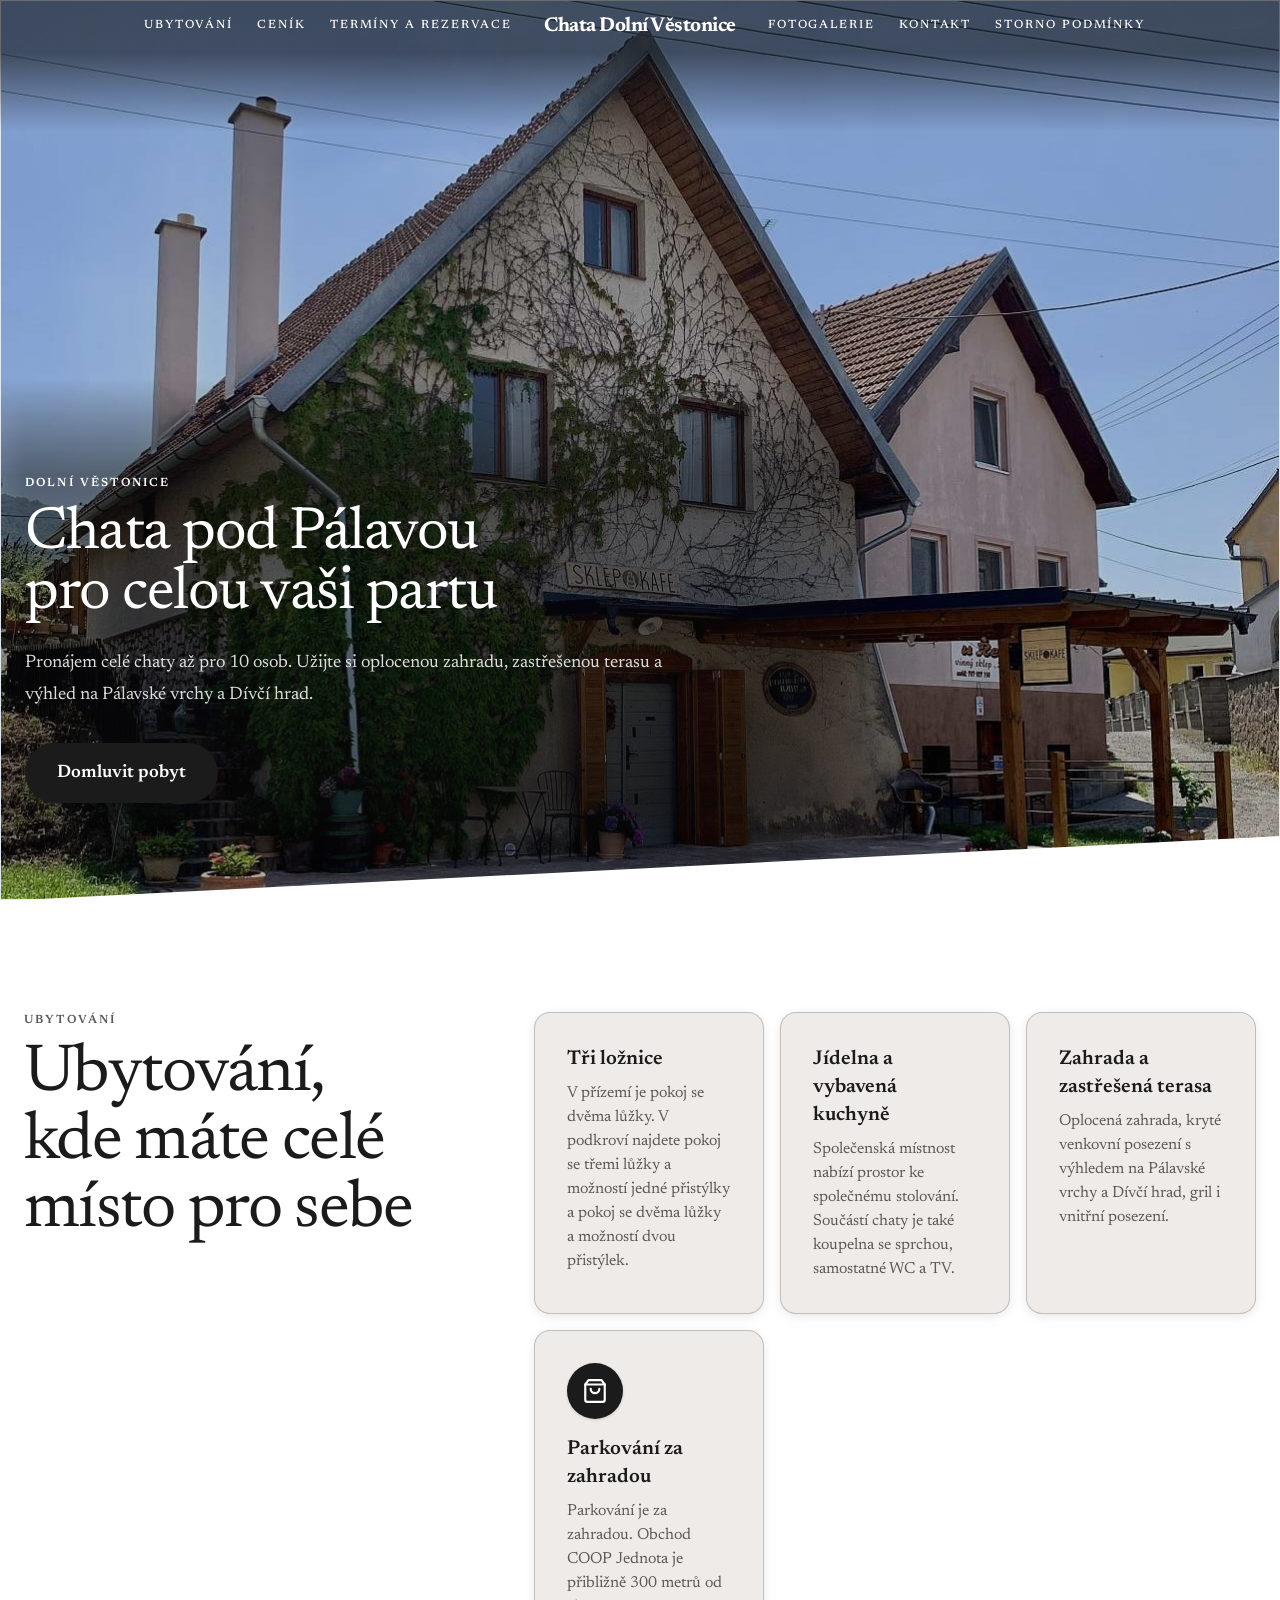
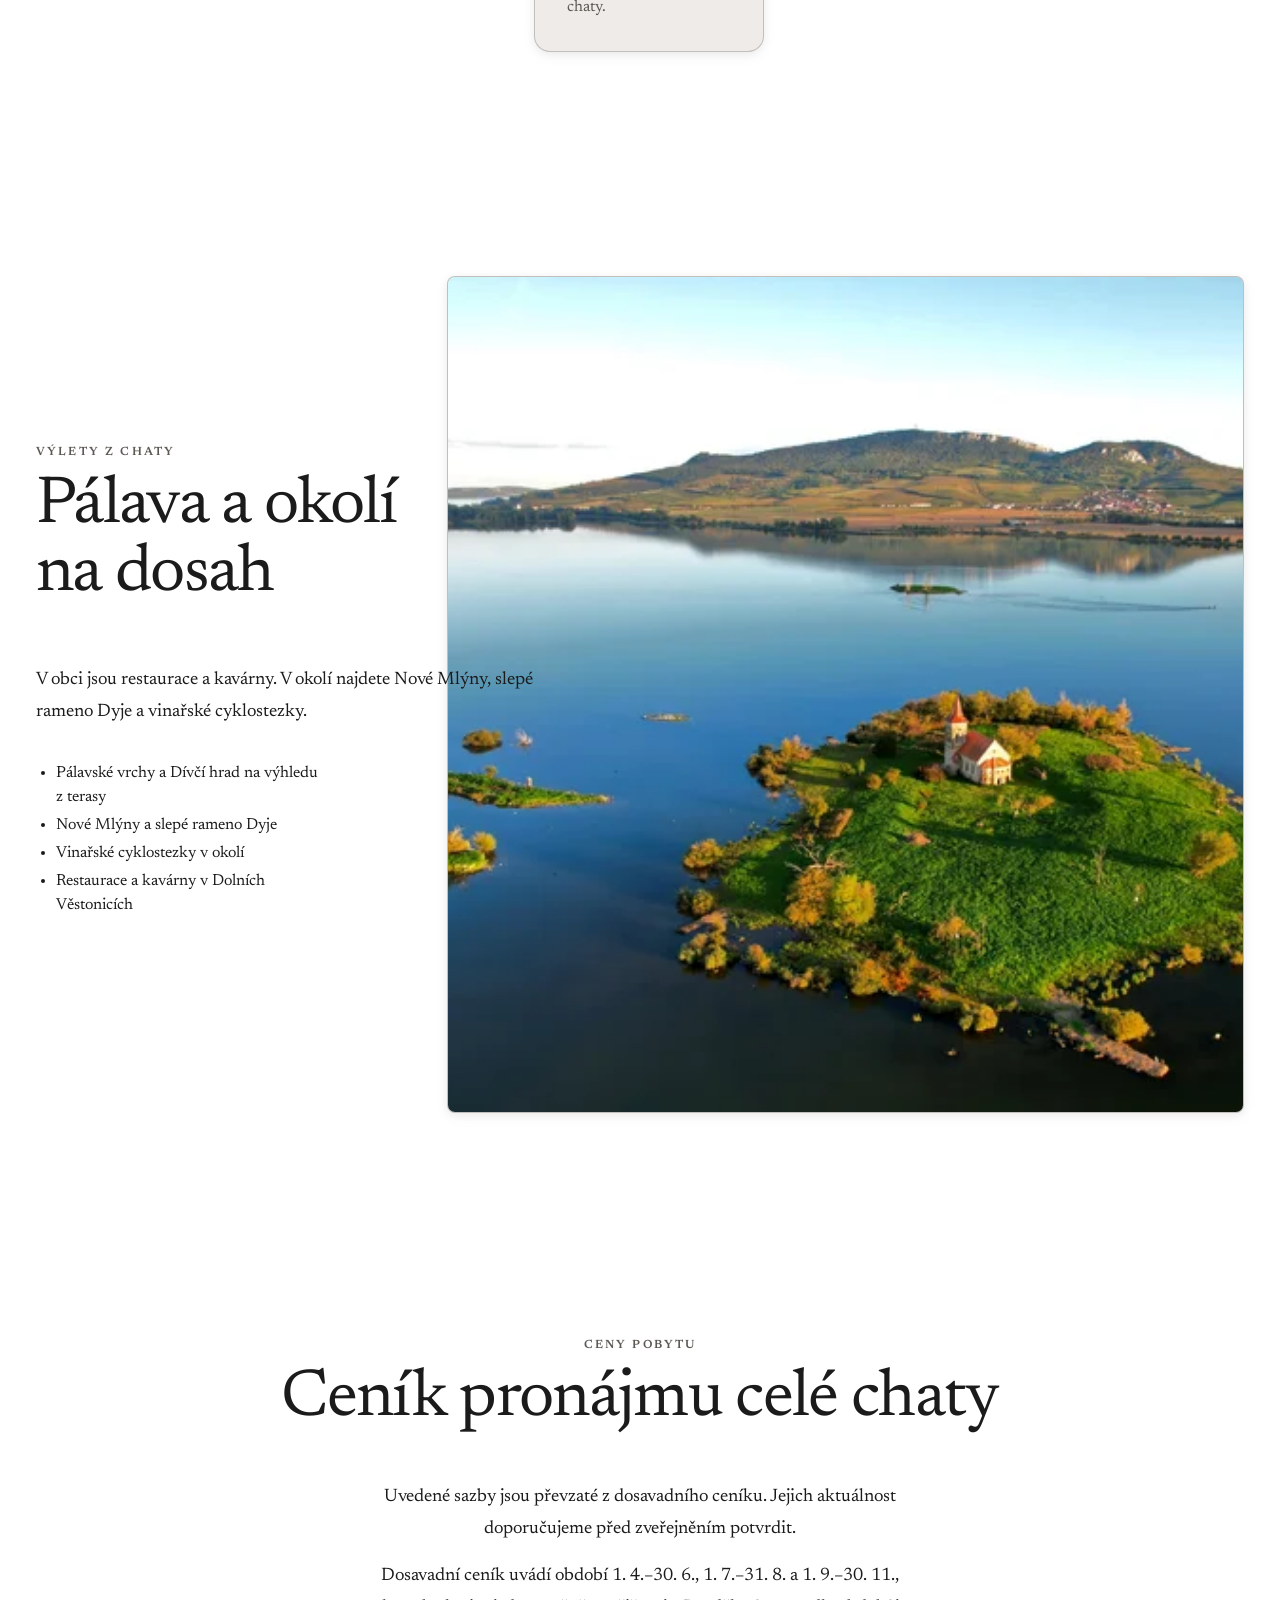
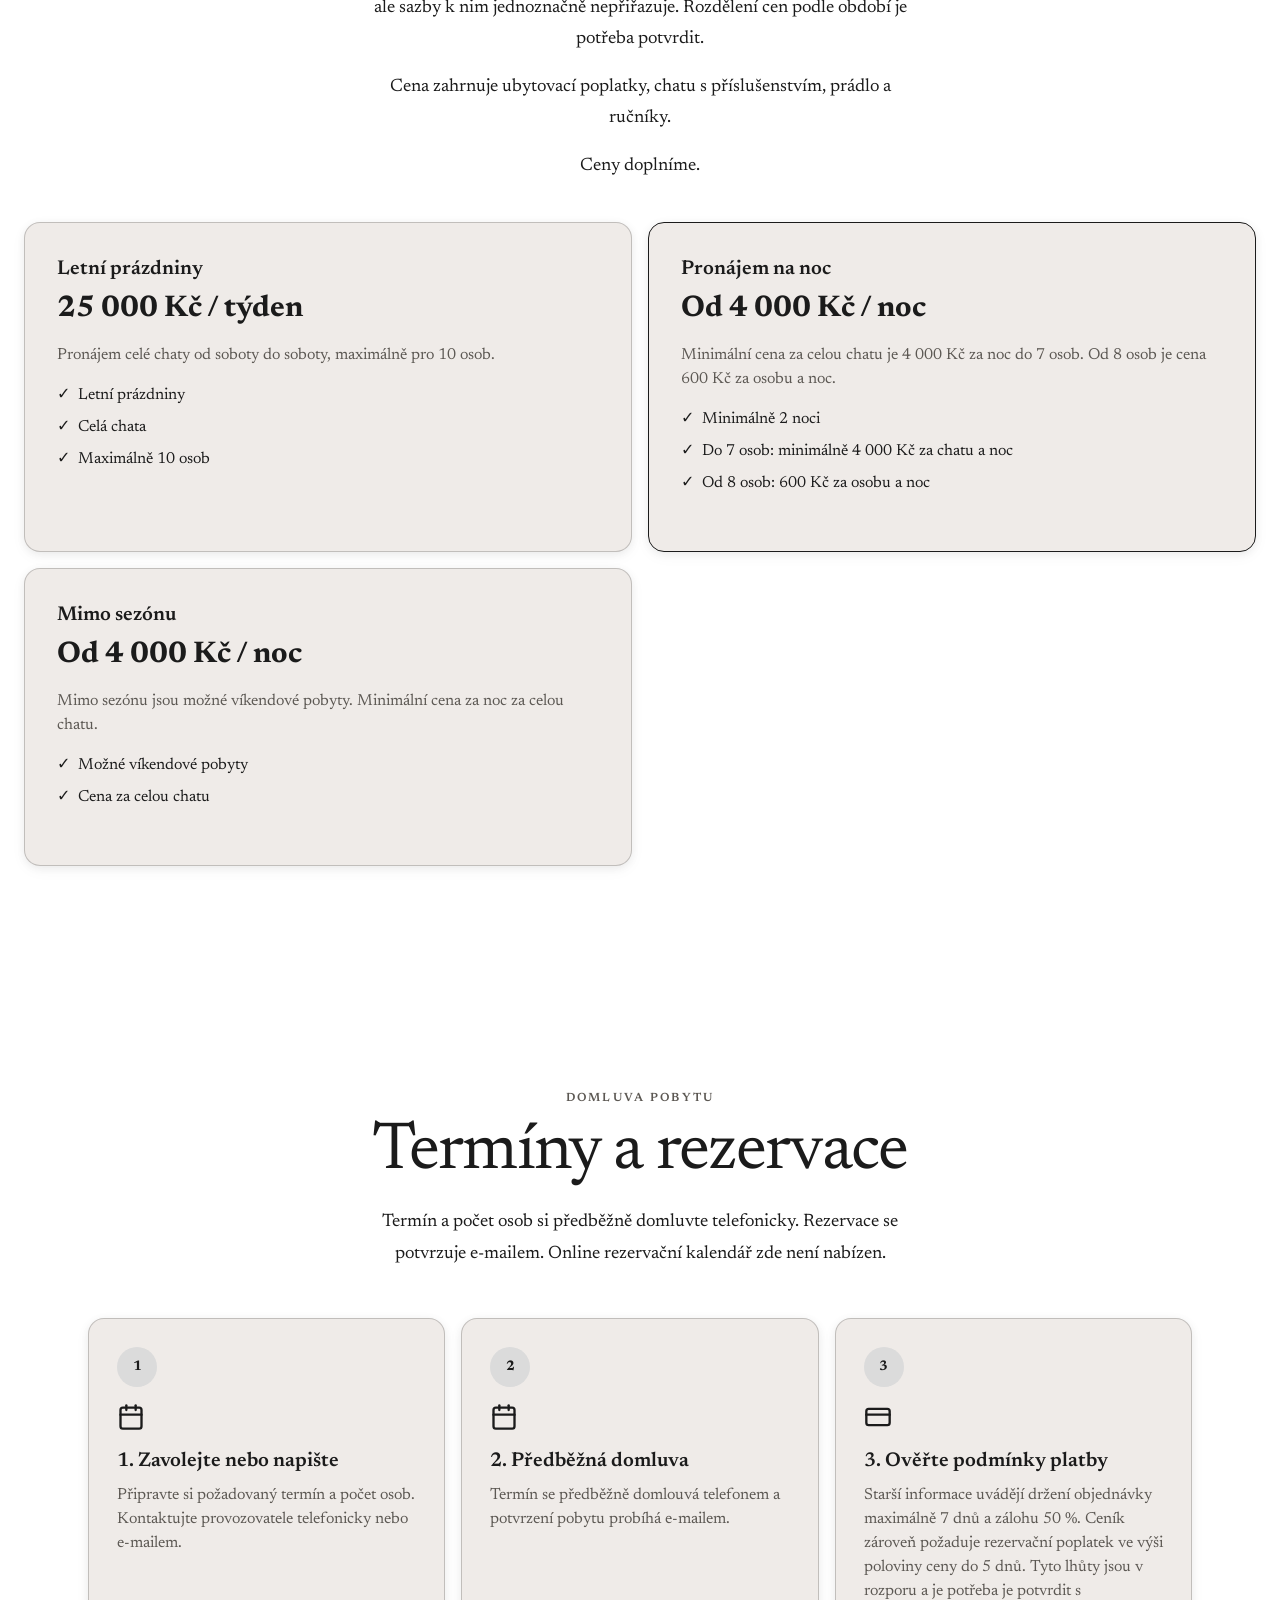
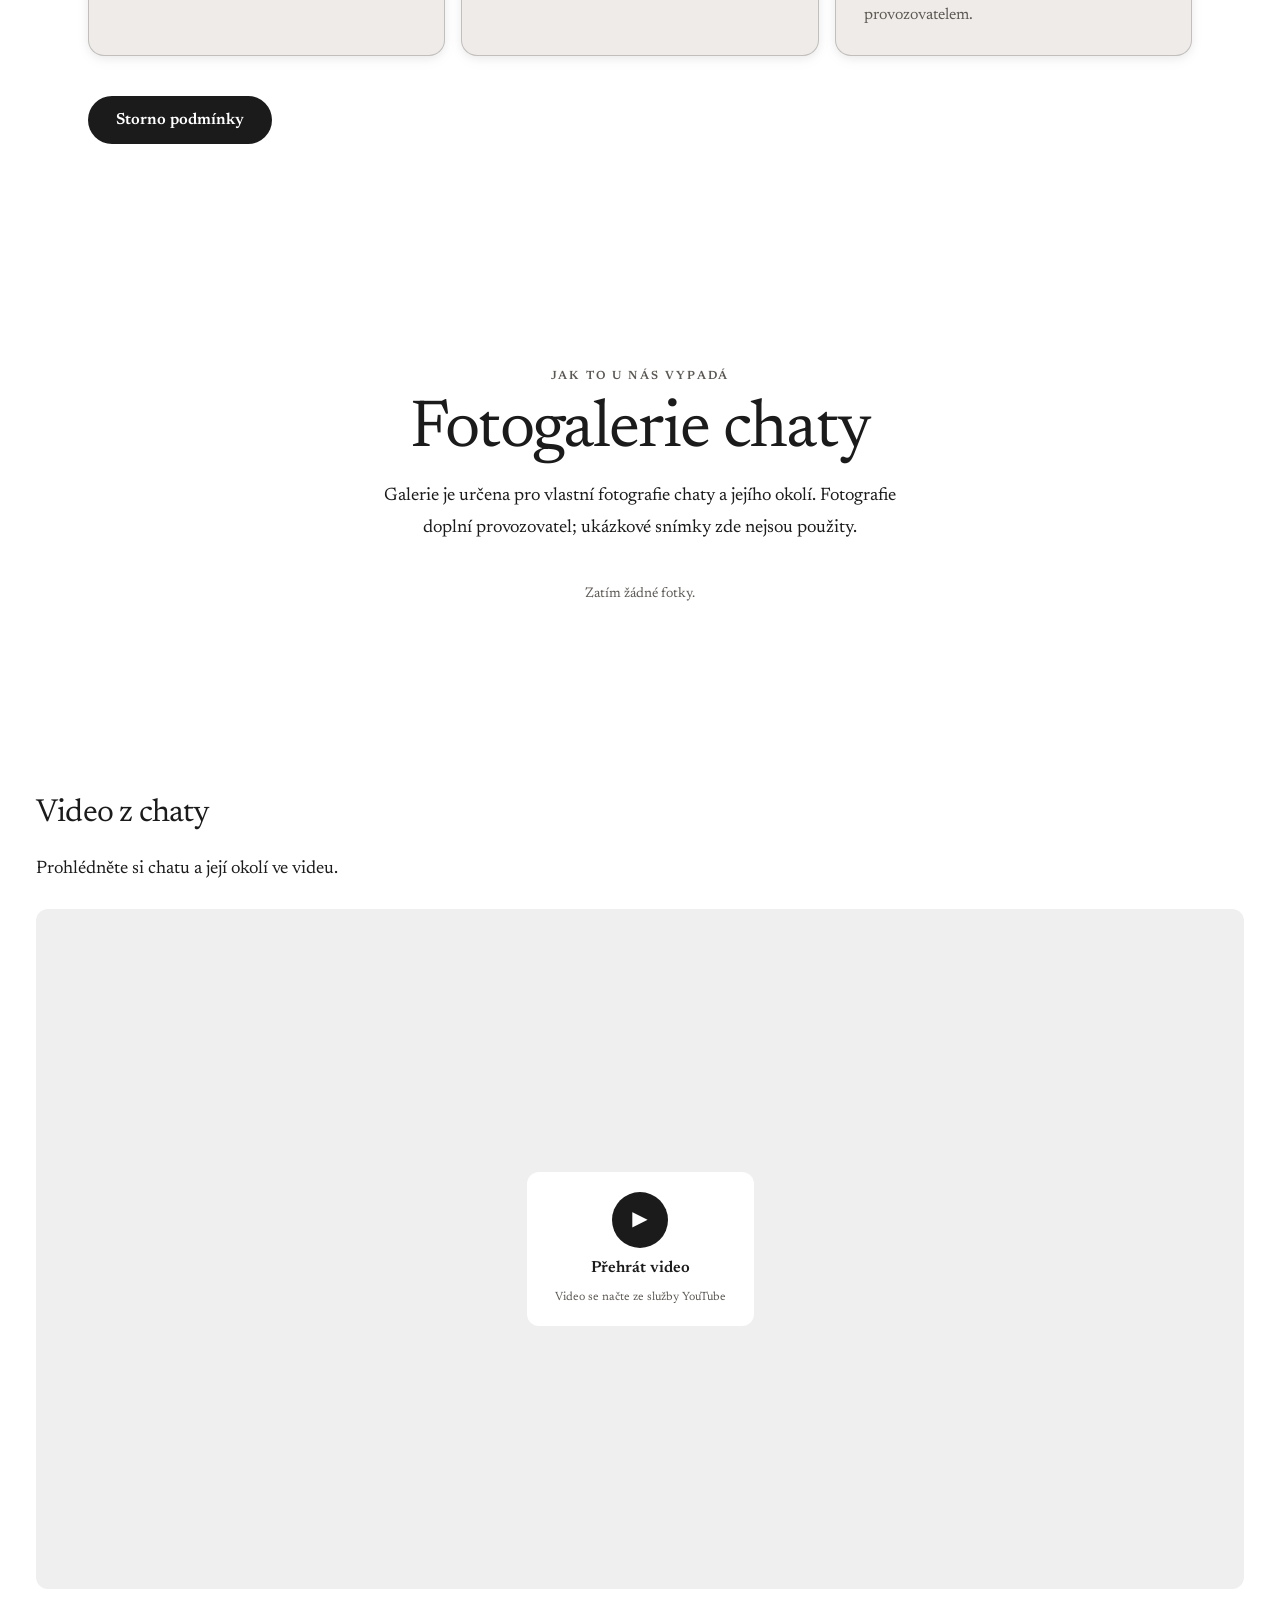
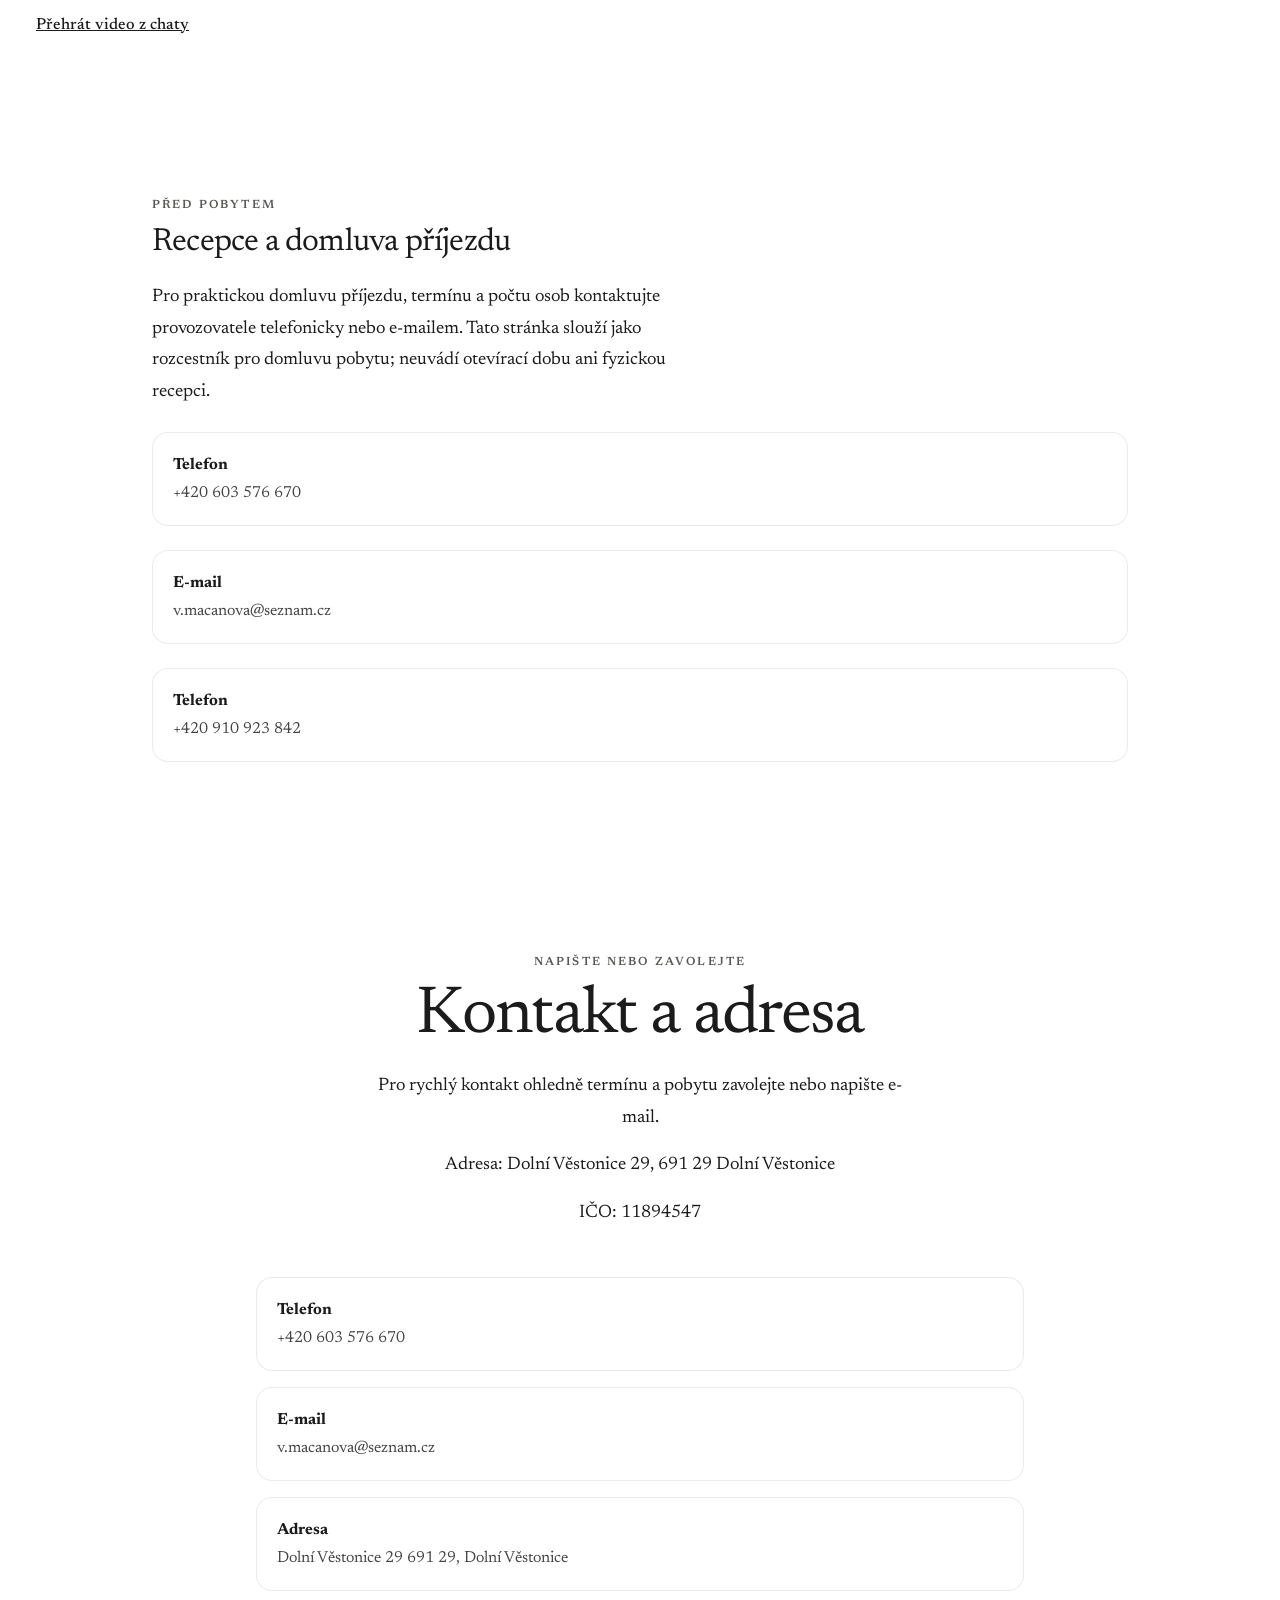
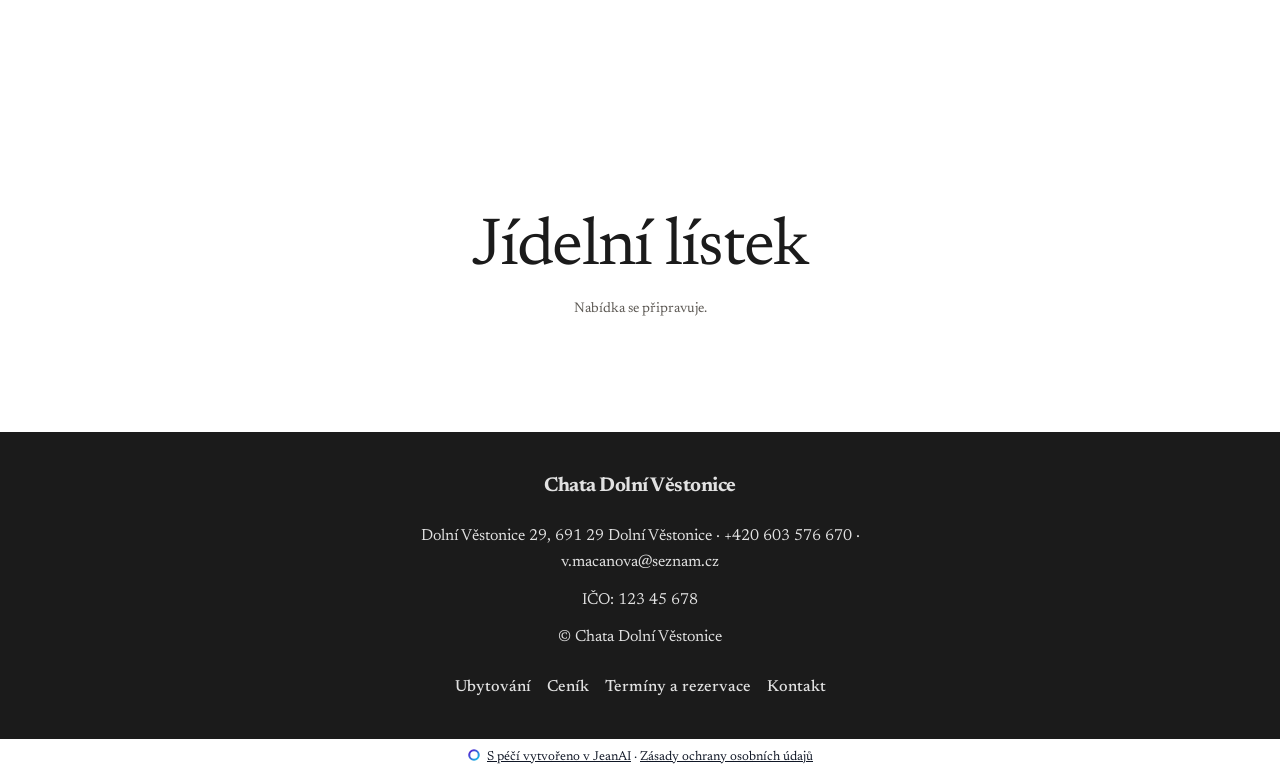
==== commit 886a45a4: "Deploy website: Chata Dolní Věstonice" ====
--- a/index.html
+++ b/index.html
@@ -8,17 +8,21 @@
     <meta property="og:description" content="Pronájem celé chaty až pro 10 osob v Dolních Věstonicích. Oplocená zahrada, zastřešená terasa s výhledem na Pálavu, ceník a rezervace po telefonu či e-mailu." />
     <meta property="og:type" content="website" />
     <meta property="og:locale" content="cs" />
-    <meta name="twitter:card" content="summary" />
+    <meta property="og:url" content="https://chata-dolni-vestonice.jeanai-site.cz" />
+    <meta property="og:image" content="https://chata-dolni-vestonice.jeanai-site.cz/og-image.jpg" />
+    <meta name="twitter:card" content="summary_large_image" />
     <meta name="twitter:title" content="Chata Dolní Věstonice" />
     <meta name="twitter:description" content="Pronájem celé chaty až pro 10 osob v Dolních Věstonicích. Oplocená zahrada, zastřešená terasa s výhledem na Pálavu, ceník a rezervace po telefonu či e-mailu." />
-    <script type="application/ld+json">{"@context":"https://schema.org","@graph":[{"@type":"Organization","name":"Chata Dolní Věstonice"},{"@type":"LocalBusiness","name":"Chata Dolní Věstonice","telephone":"+420 603 576 670","email":"v.macanova@seznam.cz","address":"Dolní Věstonice 29 691 29, Dolní Věstonice"}]}</script>
+    <meta name="twitter:image" content="https://chata-dolni-vestonice.jeanai-site.cz/og-image.jpg" />
+    <link rel="canonical" href="https://chata-dolni-vestonice.jeanai-site.cz" />
+    <script type="application/ld+json">{"@context":"https://schema.org","@graph":[{"@type":"Organization","name":"Chata Dolní Věstonice","url":"https://chata-dolni-vestonice.jeanai-site.cz"},{"@type":"LocalBusiness","name":"Chata Dolní Věstonice","url":"https://chata-dolni-vestonice.jeanai-site.cz","telephone":"+420 603 576 670","email":"v.macanova@seznam.cz","address":"Dolní Věstonice 29 691 29, Dolní Věstonice","image":"https://chata-dolni-vestonice.jeanai-site.cz/og-image.jpg"}]}</script>
     <title>Chata Dolní Věstonice</title>
     <link rel="stylesheet" href="/assets/utilities.css" />
     <link rel="stylesheet" href="/styles.css" />
   </head>
   <body>
     <div class="jean-site-shell" data-jean-motion="off" style="min-height:100vh;display:flex;flex-direction:column">
-    <header data-jean-burger="{&quot;panelCss&quot;:&quot;background:#FFFFFF;border-color:color-mix(in srgb, #1B1B1B 10%, transparent)&quot;,&quot;linkCss&quot;:&quot;color:#1B1B1B&quot;,&quot;links&quot;:[{&quot;href&quot;:&quot;#section_ubytovani&quot;,&quot;label&quot;:&quot;Ubytování&quot;},{&quot;href&quot;:&quot;#section_cenik&quot;,&quot;label&quot;:&quot;Ceník&quot;},{&quot;href&quot;:&quot;#section_rezervace&quot;,&quot;label&quot;:&quot;Termíny a rezervace&quot;},{&quot;href&quot;:&quot;#section_fotogalerie&quot;,&quot;label&quot;:&quot;Fotogalerie&quot;},{&quot;href&quot;:&quot;#section_kontakt&quot;,&quot;label&quot;:&quot;Kontakt&quot;}],&quot;cta&quot;:null,&quot;mobileOnly&quot;:false}" class="absolute top-0 inset-x-0 z-50" id="section_header" data-section-id="section_header" data-section-type="header">
+    <header data-jean-burger="{&quot;panelCss&quot;:&quot;background:#FFFFFF;border-color:color-mix(in srgb, #1B1B1B 10%, transparent)&quot;,&quot;linkCss&quot;:&quot;color:#1B1B1B&quot;,&quot;links&quot;:[{&quot;href&quot;:&quot;#section_ubytovani&quot;,&quot;label&quot;:&quot;Ubytování&quot;},{&quot;href&quot;:&quot;#section_cenik&quot;,&quot;label&quot;:&quot;Ceník&quot;},{&quot;href&quot;:&quot;#section_rezervace&quot;,&quot;label&quot;:&quot;Termíny a rezervace&quot;},{&quot;href&quot;:&quot;#section_fotogalerie&quot;,&quot;label&quot;:&quot;Fotogalerie&quot;},{&quot;href&quot;:&quot;#section_kontakt&quot;,&quot;label&quot;:&quot;Kontakt&quot;},{&quot;href&quot;:&quot;/storno-podminky.html&quot;,&quot;label&quot;:&quot;Storno podmínky&quot;}],&quot;cta&quot;:null,&quot;mobileOnly&quot;:false}" class="absolute top-0 inset-x-0 z-50" id="section_header" data-section-id="section_header" data-section-type="header">
       <div class="max-w-7xl mx-auto px-6 py-3 grid grid-cols-[auto_1fr_auto_1fr_auto] items-center gap-x-3 lg:gap-x-8" style="color:#ffffff;--color-text:#ffffff;--color-heading:#ffffff;--color-muted:rgba(255,255,255,0.82);--color-line:rgba(255,255,255,0.28);--color-nav:transparent;--color-nav-border:rgba(255,255,255,0.28)">
         <div aria-hidden="true" class="col-start-1 row-start-1 flex items-center"><span class="lg:hidden block w-11 h-11 -ml-2 flex-shrink-0"></span></div>
         <nav class="hidden lg:grid grid-cols-subgrid col-start-2 col-span-3 row-start-1 items-center" data-block-id="block_main_navigation" data-block-type="nav_links">
@@ -30,6 +34,7 @@
           <div class="col-start-3 justify-self-start flex flex-wrap items-center gap-x-6 gap-y-1">
             <a href="#section_fotogalerie" class="text-sm font-medium hover:opacity-70 transition-opacity" style="color:var(--color-text)">Fotogalerie</a>
             <a href="#section_kontakt" class="text-sm font-medium hover:opacity-70 transition-opacity" style="color:var(--color-text)">Kontakt</a>
+            <a href="/storno-podminky.html" class="text-sm font-medium hover:opacity-70 transition-opacity" style="color:var(--color-text)">Storno podmínky</a>
           </div>
         </nav>
         <div class="col-start-3 row-start-1 flex justify-center items-center gap-3"><span class="text-xl tracking-tight flex-shrink-0" data-block-id="block_brand_name" data-block-type="text.heading" style="color:var(--color-text);font-family:var(--font-heading);font-weight:700">Chata Dolní Věstonice</span></div>
@@ -148,9 +153,8 @@
     <div id="section_rezervace" class="jean-motion-layer" data-jean-reveal="true" data-section-id="section_rezervace" data-section-type="how_it_works">
     <section class="py-20 lg:py-28 jean-section-shell" style="background-color:var(--color-bg)">
       <div class="max-w-6xl mx-auto px-6">
-        <div class="jean-section-walk flex flex-col gap-12">
-        <div class="jean-heading-group"><p class="jean-eyebrow text-center" style="color:var(--color-muted);font-family:var(--font-body);font-size:0.75rem;line-height:1.4;font-weight:600;letter-spacing:0.18em;text-transform:uppercase;margin:0 0 0.75rem">Domluva pobytu</p><h2 class="text-3xl lg:text-4xl font-bold text-center" data-block-id="block_rezervace_heading" data-block-type="text.heading" style="color:var(--color-text);font-family:var(--font-heading)">Termíny a rezervace</h2></div>
-        <div class="max-w-3xl mx-auto text-center flex flex-col gap-4"><div><p data-block-id="block_rezervace_intro" data-block-type="text.paragraph" data-jean-held="" style="color:var(--color-text);line-height:1.6;font-weight:400">Termín a počet osob si předběžně domluvte telefonicky. Rezervace se potvrzuje e-mailem. Online rezervační kalendář zde není nabízen.</p></div></div>
+        <div class="jean-heading-group"><p class="jean-eyebrow text-center" style="color:var(--color-muted);font-family:var(--font-body);font-size:0.75rem;line-height:1.4;font-weight:600;letter-spacing:0.18em;text-transform:uppercase;margin:0 0 0.75rem">Domluva pobytu</p><h2 class="text-3xl lg:text-4xl font-bold text-center mb-5" data-block-id="block_rezervace_heading" data-block-type="text.heading" style="color:var(--color-text);font-family:var(--font-heading)">Termíny a rezervace</h2></div>
+        <div class="max-w-3xl mx-auto text-center mb-12 flex flex-col gap-4"><div><p data-block-id="block_rezervace_intro" data-block-type="text.paragraph" data-jean-held="" style="color:var(--color-text);line-height:1.6;font-weight:400">Termín a počet osob si předběžně domluvte telefonicky. Rezervace se potvrzuje e-mailem. Online rezervační kalendář zde není nabízen.</p></div></div>
         <div class="jean-stagger-grid grid grid-cols-1 md:grid-cols-2 lg:grid-cols-3 gap-6"><article class="jean-soft-shadow p-7 rounded-2xl jean-motion-layer jean-stagger-card jean-parallax-up" data-jean-reveal="true" data-block-id="block_rezervace_krok1" data-block-type="card" style="transition-delay:0s">
             <div class="inline-flex items-center justify-center w-10 h-10 rounded-full mb-4 text-sm font-bold" style="background-color:color-mix(in srgb, var(--color-primary) 16%, white);color:var(--color-primary)">1</div>
             <div class="mb-4" style="color:var(--color-primary)"><svg xmlns="http://www.w3.org/2000/svg" class="lucide lucide-calendar" width="28" height="28" viewBox="0 0 24 24" fill="none" stroke="currentColor" stroke-width="2" stroke-linecap="round" stroke-linejoin="round" aria-hidden="true"><path d="M8 2v4" /> <path d="M16 2v4" /> <rect width="18" height="18" x="3" y="4" rx="2" /> <path d="M3 10h18" /></svg></div><h3 class="text-xl font-semibold mb-2" style="color:var(--color-text)">1. Zavolejte nebo napište</h3><p style="color:var(--color-muted)">Připravte si požadovaný termín a počet osob. Kontaktujte provozovatele telefonicky nebo e-mailem.</p>
@@ -163,10 +167,7 @@
             <div class="inline-flex items-center justify-center w-10 h-10 rounded-full mb-4 text-sm font-bold" style="background-color:color-mix(in srgb, var(--color-primary) 16%, white);color:var(--color-primary)">3</div>
             <div class="mb-4" style="color:var(--color-primary)"><svg xmlns="http://www.w3.org/2000/svg" class="lucide lucide-credit-card" width="28" height="28" viewBox="0 0 24 24" fill="none" stroke="currentColor" stroke-width="2" stroke-linecap="round" stroke-linejoin="round" aria-hidden="true"><rect width="20" height="14" x="2" y="5" rx="2" /> <line x1="2" x2="22" y1="10" y2="10" /></svg></div><h3 class="text-xl font-semibold mb-2" style="color:var(--color-text)">3. Ověřte podmínky platby</h3><p style="color:var(--color-muted)">Starší informace uvádějí držení objednávky maximálně 7 dnů a zálohu 50 %. Ceník zároveň požaduje rezervační poplatek ve výši poloviny ceny do 5 dnů. Tyto lhůty jsou v rozporu a je potřeba je potvrdit s provozovatelem.</p>
           </article></div>
-        <h2 class="text-3xl lg:text-4xl font-bold text-center" data-block-id="block_storno_heading" data-block-type="text.heading" style="color:var(--color-text);font-family:var(--font-heading)">Storno podmínky k ověření</h2>
-        <div class="max-w-3xl mx-auto text-center flex flex-col gap-4"><div><p data-block-id="block_storno_intro" data-block-type="text.paragraph" data-jean-held="" style="color:var(--color-text);line-height:1.6;font-weight:400">Níže jsou uvedeny storno podmínky ze starších informací. Jejich aktuálnost musí provozovatel před zveřejněním potvrdit.</p></div></div>
-      </div>
-        <div class="jean-section-tail mt-10 flex flex-col gap-5"><div><div data-block-id="block_storno_podminky" data-block-type="table" style="overflow-x:auto"><table style="width:100%;border-collapse:collapse"><thead><tr><th style="padding:.5rem .75rem;text-align:left;border-bottom:1px solid rgba(0,0,0,.12);font-weight:600;color:var(--color-text)">Doba před příjezdem</th><th style="padding:.5rem .75rem;text-align:left;border-bottom:1px solid rgba(0,0,0,.12);font-weight:600;color:var(--color-text)">Storno poplatek</th></tr></thead><tbody><tr><td style="padding:.5rem .75rem;border-bottom:1px solid rgba(0,0,0,.06);color:var(--color-text)">Více než 21 dnů</td><td style="padding:.5rem .75rem;border-bottom:1px solid rgba(0,0,0,.06);color:var(--color-text)">Bez poplatku</td></tr><tr><td style="padding:.5rem .75rem;border-bottom:1px solid rgba(0,0,0,.06);color:var(--color-text)">20–14 dnů</td><td style="padding:.5rem .75rem;border-bottom:1px solid rgba(0,0,0,.06);color:var(--color-text)">25 %</td></tr><tr><td style="padding:.5rem .75rem;border-bottom:1px solid rgba(0,0,0,.06);color:var(--color-text)">13–7 dnů</td><td style="padding:.5rem .75rem;border-bottom:1px solid rgba(0,0,0,.06);color:var(--color-text)">35 %</td></tr><tr><td style="padding:.5rem .75rem;border-bottom:1px solid rgba(0,0,0,.06);color:var(--color-text)">6–3 dny</td><td style="padding:.5rem .75rem;border-bottom:1px solid rgba(0,0,0,.06);color:var(--color-text)">50 %</td></tr><tr><td style="padding:.5rem .75rem;border-bottom:1px solid rgba(0,0,0,.06);color:var(--color-text)">3–1 den nebo den příjezdu</td><td style="padding:.5rem .75rem;border-bottom:1px solid rgba(0,0,0,.06);color:var(--color-text)">100 %</td></tr><tr><td style="padding:.5rem .75rem;border-bottom:1px solid rgba(0,0,0,.06);color:var(--color-text)">Zkrácení pobytu</td><td style="padding:.5rem .75rem;border-bottom:1px solid rgba(0,0,0,.06);color:var(--color-text)">Stejné podmínky jako storno</td></tr></tbody></table></div></div></div>
+        <div class="mt-10 flex flex-col gap-5"><div><div data-block-id="block_storno_page_link" data-block-type="button"><a href="/storno-podminky" style="display:inline-block;padding:.75rem 1.75rem;font-weight:600;border-radius:9999px;color:var(--color-on-primary, #fff);background:var(--color-primary);border:none">Storno podmínky</a></div></div></div>
       </div>
     </section>
     </div>
--- a/assets/utilities.css
+++ b/assets/utilities.css
@@ -396,9 +396,6 @@
   .gap-6 {
     gap: calc(var(--spacing) * 6);
   }
-  .gap-12 {
-    gap: calc(var(--spacing) * 12);
-  }
   :where(.space-y-2 > :not(:last-child)) {
     --tw-space-y-reverse: 0;
     margin-block-start: calc(calc(var(--spacing) * 2) * var(--tw-space-y-reverse));
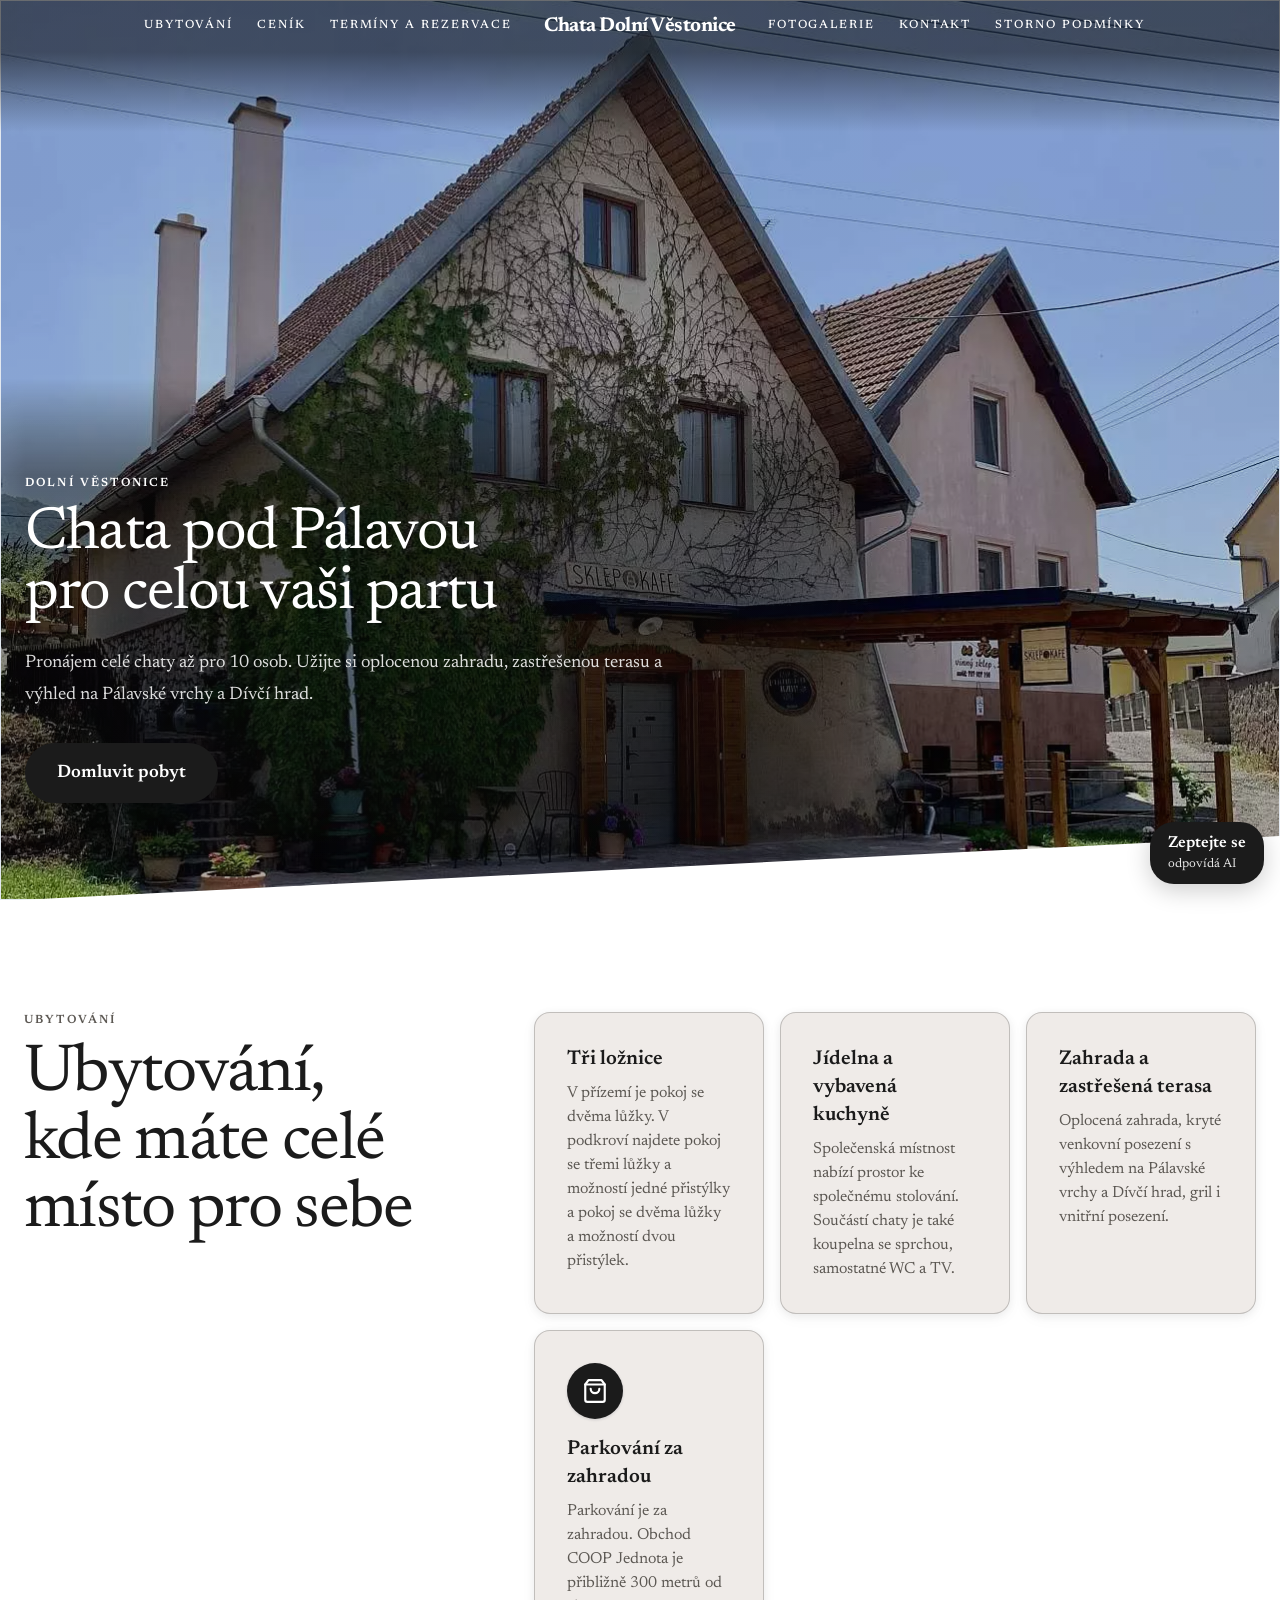
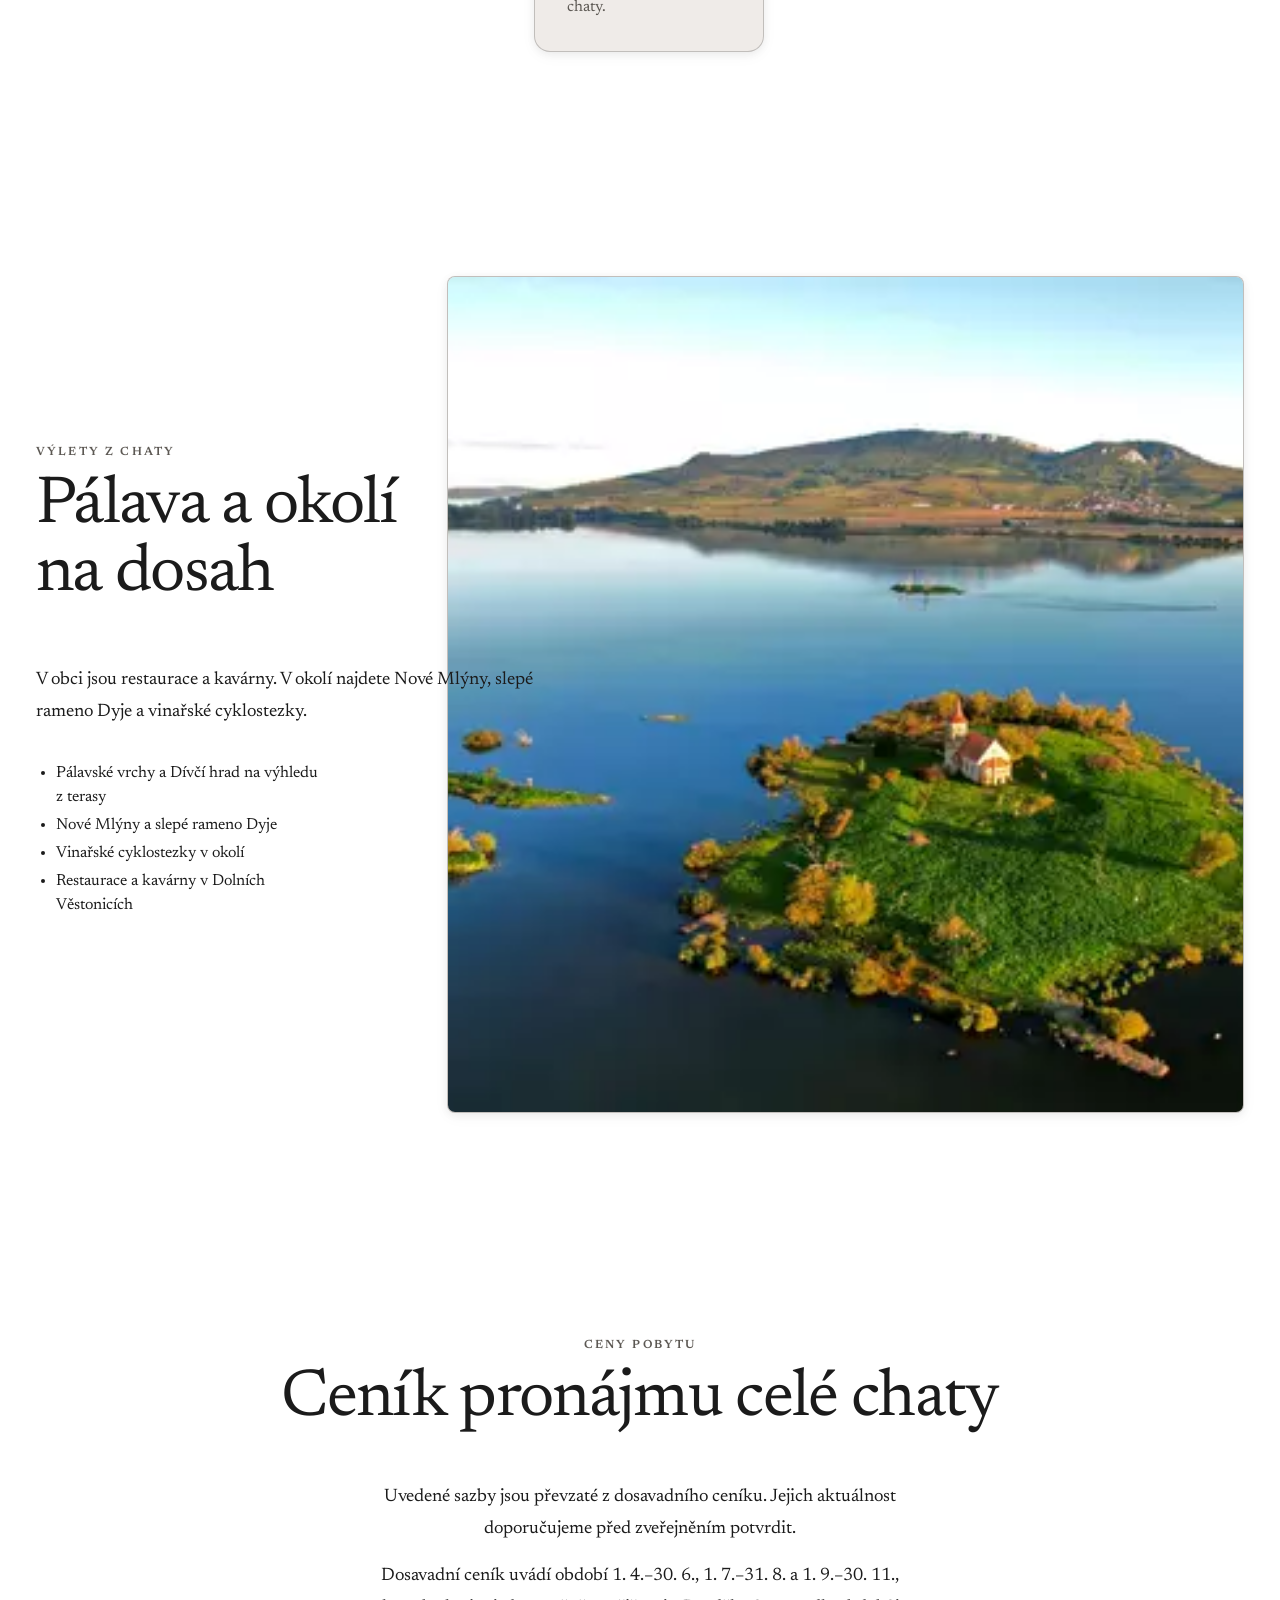
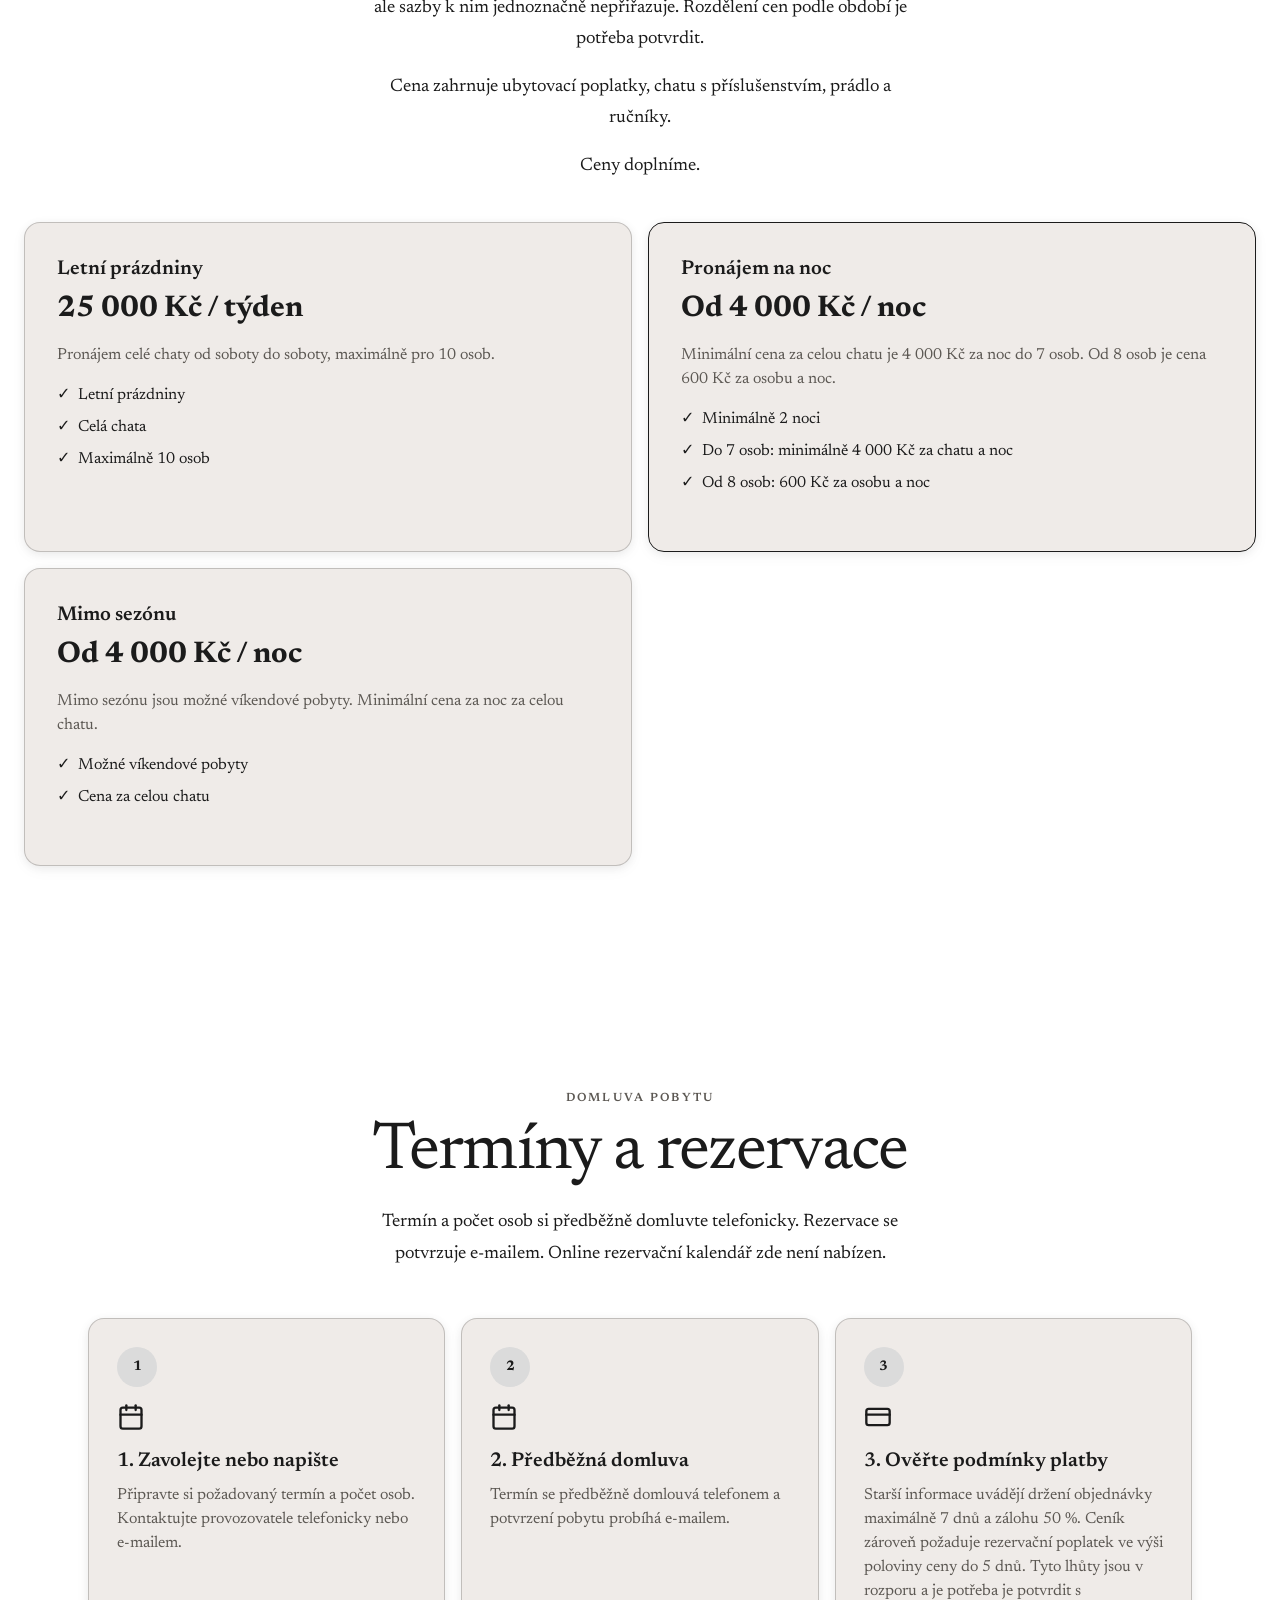
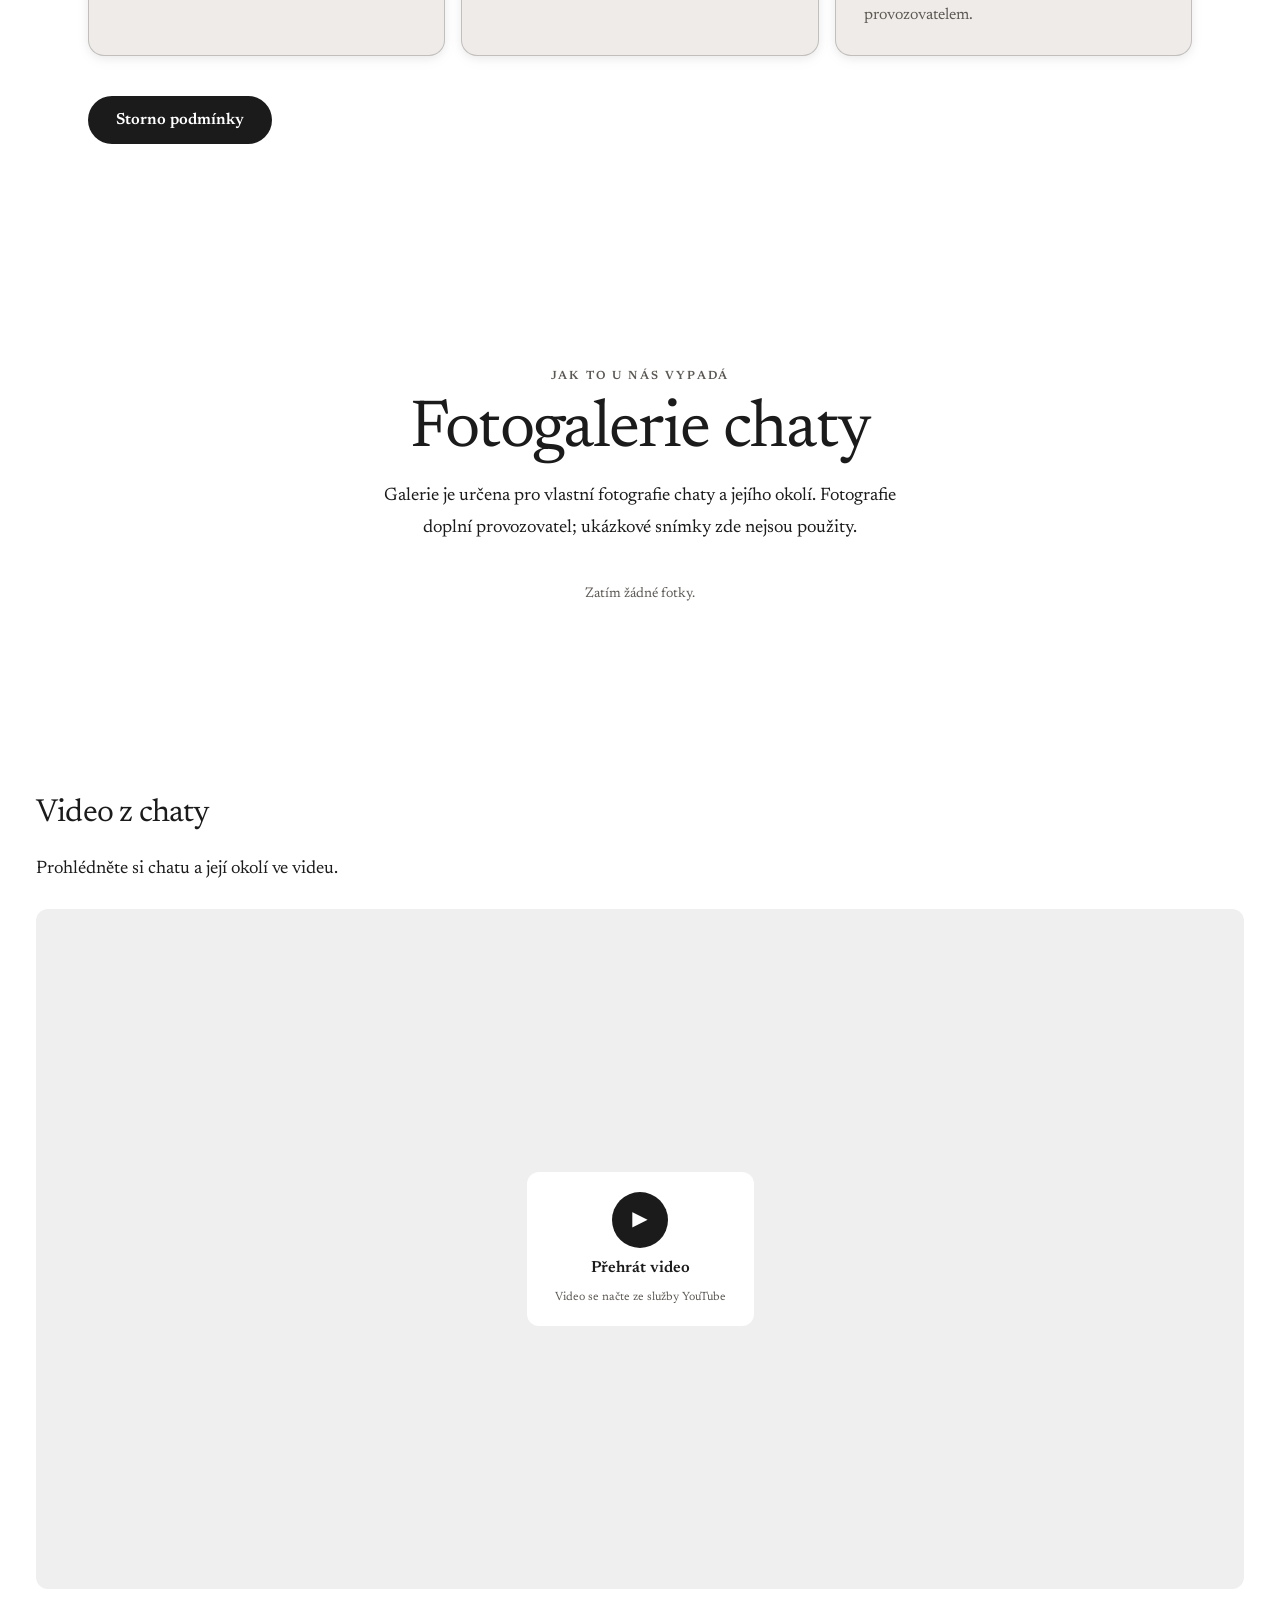
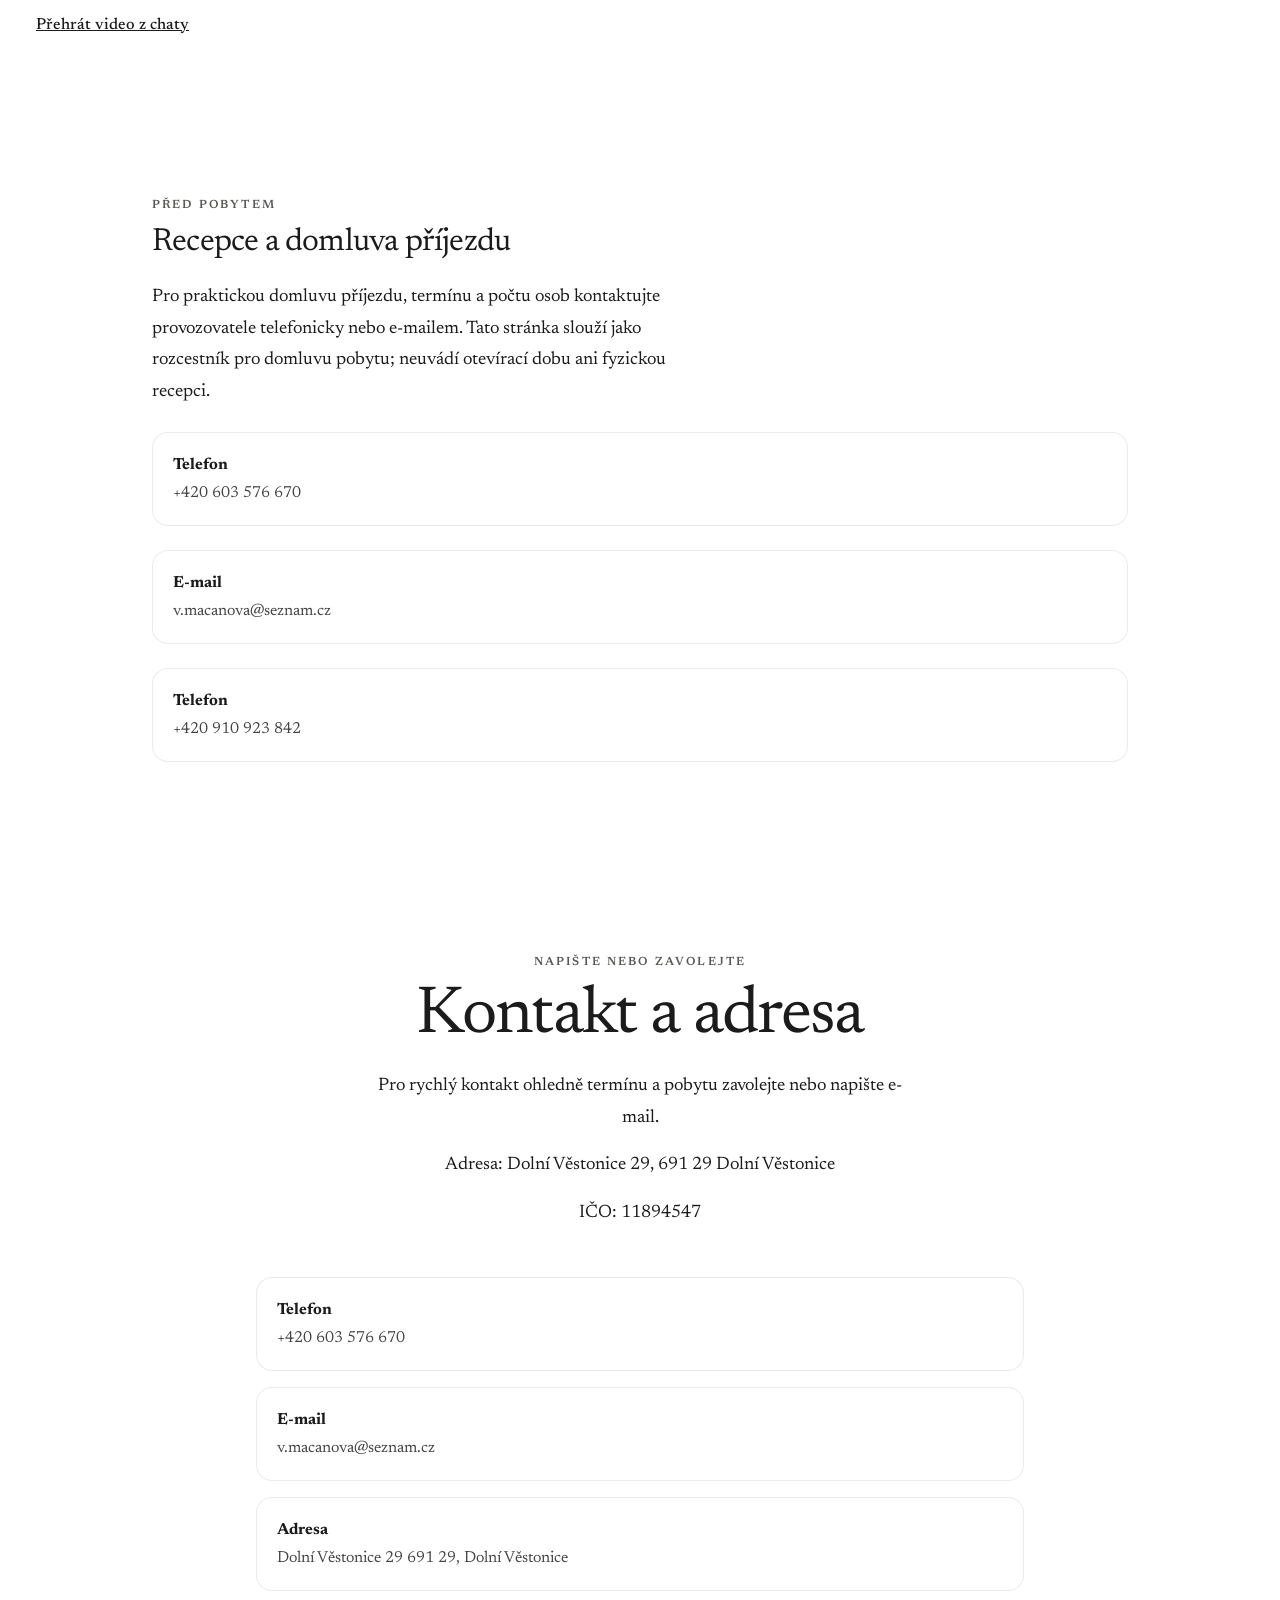
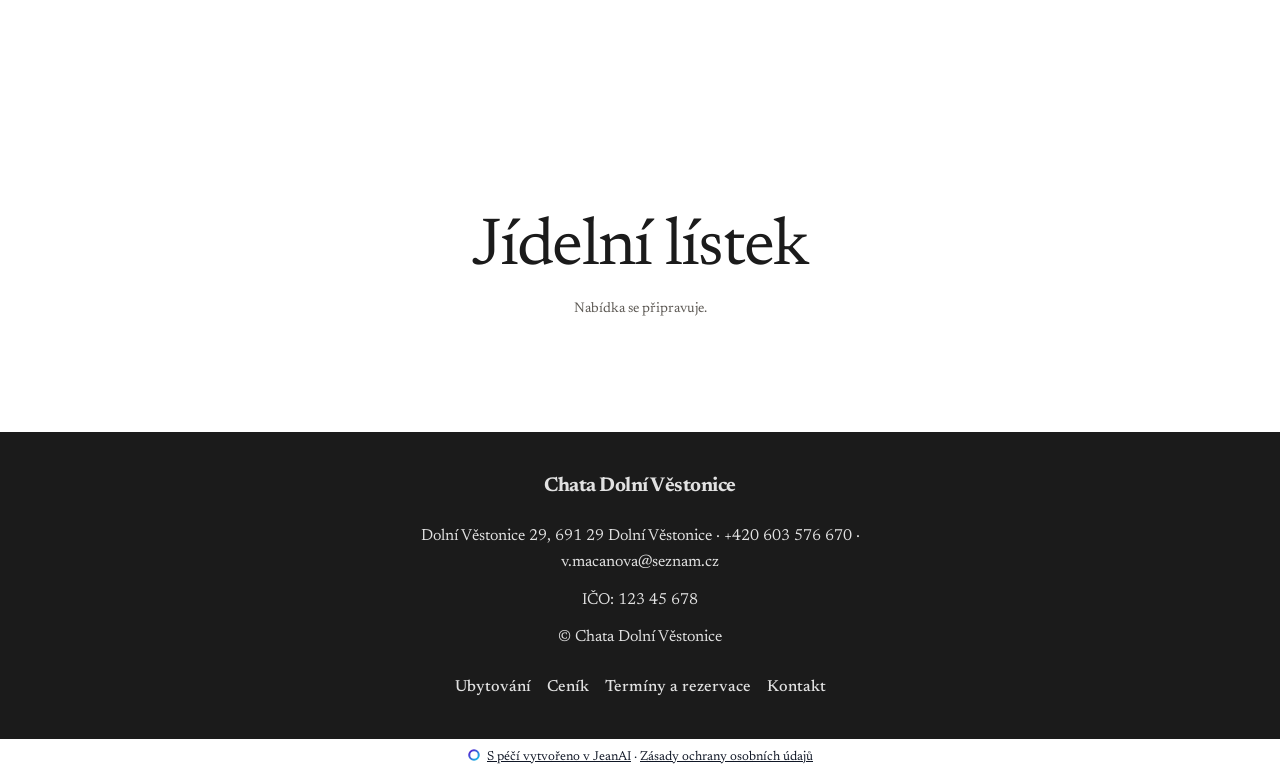
==== commit e24e46ea: "Deploy website: Chata Dolní Věstonice" ====
--- a/index.html
+++ b/index.html
@@ -19,7 +19,7 @@
     <title>Chata Dolní Věstonice</title>
     <link rel="stylesheet" href="/assets/utilities.css" />
     <link rel="stylesheet" href="/styles.css" />
-  </head>
+  <link rel="preload" as="image" href="/images/tiles-1-1600.webp" fetchpriority="high"></head>
   <body>
     <div class="jean-site-shell" data-jean-motion="off" style="min-height:100vh;display:flex;flex-direction:column">
     <header data-jean-burger="{&quot;panelCss&quot;:&quot;background:#FFFFFF;border-color:color-mix(in srgb, #1B1B1B 10%, transparent)&quot;,&quot;linkCss&quot;:&quot;color:#1B1B1B&quot;,&quot;links&quot;:[{&quot;href&quot;:&quot;#section_ubytovani&quot;,&quot;label&quot;:&quot;Ubytování&quot;},{&quot;href&quot;:&quot;#section_cenik&quot;,&quot;label&quot;:&quot;Ceník&quot;},{&quot;href&quot;:&quot;#section_rezervace&quot;,&quot;label&quot;:&quot;Termíny a rezervace&quot;},{&quot;href&quot;:&quot;#section_fotogalerie&quot;,&quot;label&quot;:&quot;Fotogalerie&quot;},{&quot;href&quot;:&quot;#section_kontakt&quot;,&quot;label&quot;:&quot;Kontakt&quot;},{&quot;href&quot;:&quot;/storno-podminky.html&quot;,&quot;label&quot;:&quot;Storno podmínky&quot;}],&quot;cta&quot;:null,&quot;mobileOnly&quot;:false}" class="absolute top-0 inset-x-0 z-50" id="section_header" data-section-id="section_header" data-section-type="header">
@@ -50,7 +50,7 @@
       
       <div aria-hidden="true" data-jean-header-veil="true" class="absolute inset-x-0 top-0 -z-10 pointer-events-none" style="height:calc(100% + 5rem);background:linear-gradient(180deg, rgba(10,10,10,0.56) 0, rgba(10,10,10,0.56) calc(100% - 5rem), rgba(10,10,10,0) 100%)"></div>
     </header>
-    <section class="jean-scroll-stage min-h-screen flex items-end relative overflow-hidden" data-jean-parallax-root="hero" style="background-color:#f8fafc;background-image:url(&quot;/images/tiles-1.jpg&quot;);background-size:cover;background-position:center center;background-repeat:no-repeat;border-style:solid;border-color:#e2e8f0;border-width:1px" data-jean-edge-below="1" id="section_hero" data-section-id="section_hero" data-section-type="hero">
+    <section class="jean-scroll-stage min-h-screen flex items-end relative overflow-hidden" data-jean-parallax-root="hero" style="background-color:#f8fafc;background-image:url(&quot;/images/tiles-1-1600.webp&quot;);background-size:cover;background-position:center center;background-repeat:no-repeat;border-style:solid;border-color:#e2e8f0;border-width:1px" data-jean-edge-below="1" id="section_hero" data-section-id="section_hero" data-section-type="hero">
       <div class="absolute inset-0" aria-hidden="true" style="background:linear-gradient(180deg, rgba(10,10,10,0.18) 0%, rgba(10,10,10,0.18) 45%, rgba(10,10,10,0.18) 100%)"></div>
       <div class="relative z-10 w-full pt-28 pb-16 lg:pb-24">
         <div class="max-w-7xl mx-auto px-6 jean-motion-layer jean-parallax-subtle" data-jean-reveal="true">
@@ -105,7 +105,7 @@
     <section class="py-20 lg:py-28 jean-section-shell" style="background-color:var(--color-bg)">
       <div class="jean-rhythm-wide mx-auto px-6">
         <div class="jean-grid-section" style="--jean-grid-row:1rem;--jean-grid-gap:1.5rem;grid-template-rows:repeat(30, minmax(1rem, auto))">
-        <div class="jean-grid-cell jean-cell-media" style="grid-column:5 / span 8;grid-row:1 / span 30;--jean-cell-order:18"><div class="jean-cell-fill"><div class="jean-soft-shadow overflow-hidden flex items-center justify-center" style="border-radius:var(--jean-radius, 1.5rem)" data-block-id="block_okoli_image" data-block-type="image"><img src="/images/photo-1.webp" alt="Vlastní fotografie okolí chaty bude doplněna provozovatelem." style="width:100%;height:100%;object-fit:cover;object-position:center center;display:block"></div></div></div>
+        <div class="jean-grid-cell jean-cell-media" style="grid-column:5 / span 8;grid-row:1 / span 30;--jean-cell-order:18"><div class="jean-cell-fill"><div class="jean-soft-shadow overflow-hidden flex items-center justify-center" style="border-radius:var(--jean-radius, 1.5rem)" data-block-id="block_okoli_image" data-block-type="image"><img src="/images/photo-1-960.webp" alt="Vlastní fotografie okolí chaty bude doplněna provozovatelem." style="width:100%;height:100%;object-fit:cover;object-position:center center;display:block" srcset="/images/photo-1-480.webp 480w, /images/photo-1-960.webp 660w" data-jean-full="/images/photo-1-960.webp" loading="lazy" sizes="auto, (max-width: 768px) 100vw, 50vw" decoding="async"></div></div></div>
         <div class="jean-grid-cell jean-cell-content" style="grid-column:1 / span 6;grid-row:8 / span 5;--jean-cell-order:105;justify-items:start;align-items:start"><div class="jean-heading-group"><p class="jean-eyebrow" style="color:var(--color-muted);font-family:var(--font-body);font-size:0.75rem;line-height:1.4;font-weight:600;letter-spacing:0.18em;text-transform:uppercase;margin:0 0 0.75rem">Výlety z chaty</p><h2 class="text-3xl lg:text-4xl font-bold mb-6" data-block-id="block_okoli_heading" data-block-type="text.heading" style="color:var(--color-text);font-family:var(--font-heading)">Pálava a okolí na dosah</h2></div></div>
         <div class="jean-grid-cell jean-cell-content" style="grid-column:1 / span 6;grid-row:14 / span 3;--jean-cell-order:183;justify-items:start;align-items:start"><div><p data-block-id="block_okoli_text" data-block-type="text.paragraph" data-jean-held="" style="color:var(--color-text);line-height:1.6;font-weight:400">V obci jsou restaurace a kavárny. V okolí najdete Nové Mlýny, slepé rameno Dyje a vinařské cyklostezky.</p></div></div>
         <div class="jean-grid-cell jean-cell-content" style="grid-column:1 / span 3;grid-row:18 / span 5;--jean-cell-order:235;justify-items:start;align-items:start"><div><ul data-block-id="block_okoli_details" data-block-type="list" style="margin:0;padding:0;color:var(--color-text)"><li style="margin:0 0 .25rem 1.25rem;padding:0;list-style:disc">Pálavské vrchy a Dívčí hrad na výhledu z terasy</li><li style="margin:0 0 .25rem 1.25rem;padding:0;list-style:disc">Nové Mlýny a slepé rameno Dyje</li><li style="margin:0 0 .25rem 1.25rem;padding:0;list-style:disc">Vinařské cyklostezky v okolí</li><li style="margin:0 0 .25rem 1.25rem;padding:0;list-style:disc">Restaurace a kavárny v Dolních Věstonicích</li></ul></div></div>
@@ -257,7 +257,7 @@
     for (var i = 0; i < figures.length; i += 1) {
       var img = figures[i].querySelector('img');
       items.push({
-        src: img ? (img.getAttribute('src') || '') : '',
+        src: img ? (img.getAttribute('data-jean-full') || img.getAttribute('src') || '') : '',
         alt: img ? (img.getAttribute('alt') || '') : '',
       });
     }
@@ -317,7 +317,7 @@
           if (live[k] === fig) at = items.length;
           var liveImg = live[k].querySelector('img');
           items.push({
-            src: liveImg ? (liveImg.getAttribute('src') || '') : '',
+            src: liveImg ? (liveImg.getAttribute('data-jean-full') || liveImg.getAttribute('src') || '') : '',
             alt: liveImg ? (liveImg.getAttribute('alt') || '') : '',
           });
         }
@@ -366,7 +366,7 @@
     }
     function paint() {
       var img = group[at];
-      boxImg.src = img.getAttribute('src') || '';
+      boxImg.src = img.getAttribute('data-jean-full') || img.getAttribute('src') || '';
       boxImg.alt = img.getAttribute('alt') || '';
       boxCaption.textContent = boxImg.alt;
       boxCaption.style.display = boxImg.alt ? 'block' : 'none';
@@ -1651,7 +1651,7 @@
     document.addEventListener("click", function (event) {
       var img = event.target;
       if (!img || !img.classList || !img.classList.contains("jean-suggestion-photo")) return;
-      var src = img.getAttribute("src");
+      var src = img.getAttribute("data-jean-full") || img.getAttribute("src");
       if (!src) return;
       event.preventDefault();
       closeLightbox();
@@ -1800,5 +1800,246 @@
 })();
 </script>
 <script>(function(){var n=navigator,d=document,e="https://jeanai.onrender.com/v1/public/sites/25fc5897-d458-4d6b-88ef-f3c0a87002c3/pv";if(n.webdriver)return;function s(){try{var u=new URL(location.href),q=u.searchParams,k=q.get("k"),b=JSON.stringify({p:u.pathname,k:k});window.fetch?fetch(e,{method:"POST",body:b,keepalive:!0,credentials:"omit"}).catch(Boolean):n.sendBeacon&&n.sendBeacon(e,b);if(k!==null){q.delete("k");history.replaceState(history.state,"",u.pathname+u.search+u.hash)}}catch(x){}}d.prerendering?d.addEventListener("prerenderingchange",s,{once:!0}):s()})()</script>
+<style>#jean-reception{--jr-fill:var(--color-primary);--jr-on-fill:var(--color-on-primary);--jr-bg:var(--color-bg);--jr-text:var(--color-text);--jr-line:var(--color-line, currentColor);position:fixed;right:16px;bottom:16px;z-index:2147483000;font:inherit;line-height:1.4;max-width:calc(100vw - 32px)}#jean-reception.is-inline{position:static;max-width:none}#jean-reception *{box-sizing:border-box}#jean-reception .jean-reception-launcher{display:inline-flex;flex-direction:column;align-items:flex-start;gap:2px;padding:10px 18px;border:0;border-radius:var(--jean-radius,24px);background:var(--jr-fill);color:var(--jr-on-fill);font:inherit;cursor:pointer;box-shadow:0 6px 24px rgba(0,0,0,.2)}#jean-reception .jean-reception-launcher:focus-visible,#jean-reception button:focus-visible,#jean-reception textarea:focus-visible,#jean-reception a:focus-visible{outline:2px solid currentColor;outline-offset:2px}#jean-reception .jean-reception-label{font-weight:600}#jean-reception .jean-reception-ai{font-size:.8em;opacity:.9}#jean-reception .jean-reception-panel{position:absolute;right:0;bottom:calc(100% + 10px);width:min(360px,calc(100vw - 32px));max-height:min(70vh,560px);display:flex;flex-direction:column;background:var(--jr-bg);color:var(--jr-text);border:1px solid var(--jr-line);border-radius:var(--jean-radius,16px);box-shadow:0 18px 48px rgba(0,0,0,.25);overflow:hidden}#jean-reception.is-inline .jean-reception-panel{position:static;margin-top:10px}#jean-reception .jean-reception-panel[hidden],#jean-reception [hidden]{display:none}#jean-reception .jean-reception-head{display:flex;align-items:flex-start;justify-content:space-between;gap:12px;padding:12px 14px;background:var(--jr-fill);color:var(--jr-on-fill)}#jean-reception .jean-reception-title{margin:0;font-size:1em;font-weight:600}#jean-reception .jean-reception-head .jean-reception-ai{margin:2px 0 0}#jean-reception .jean-reception-close{border:0;background:transparent;color:inherit;font:inherit;font-size:1.25em;line-height:1;cursor:pointer;padding:2px 6px}#jean-reception .jean-reception-contacts{margin:0;padding:8px 14px;font-size:.9em;border-bottom:1px solid var(--jr-line)}#jean-reception .jean-reception-contacts a,#jean-reception .jean-reception-handover a{color:inherit;text-decoration:underline}#jean-reception .jean-reception-log{list-style:none;margin:0;padding:12px 14px;overflow-y:auto;flex:1 1 auto;display:flex;flex-direction:column;gap:10px}#jean-reception .jean-reception-turn{margin:0;white-space:pre-wrap;overflow-wrap:anywhere}#jean-reception .jean-reception-turn.is-visitor{align-self:flex-end;max-width:85%;padding:8px 12px;border-radius:12px;background:var(--jr-fill);color:var(--jr-on-fill)}#jean-reception .jean-reception-who{display:block;font-size:.75em;opacity:.8}#jean-reception .jean-reception-status{margin:0;padding:0 14px 6px;font-size:.85em;min-height:1em}#jean-reception .jean-reception-form{display:flex;gap:8px;padding:10px 14px;border-top:1px solid var(--jr-line)}#jean-reception .jean-reception-input{flex:1 1 auto;min-width:0;resize:none;font:inherit;color:inherit;background:transparent;border:1px solid var(--jr-line);border-radius:10px;padding:8px 10px}#jean-reception .jean-reception-send{border:0;border-radius:10px;padding:8px 14px;background:var(--jr-fill);color:var(--jr-on-fill);font:inherit;font-weight:600;cursor:pointer}#jean-reception .jean-reception-handover{margin:0;padding:12px 14px;border-top:1px solid var(--jr-line)}#jean-reception .jean-reception-step{display:inline-block;margin-top:8px;border:1px solid var(--jr-line);border-radius:10px;padding:6px 12px;color:inherit;font-weight:600;text-decoration:none}#jean-reception .jean-reception-sr{position:absolute;width:1px;height:1px;overflow:hidden;clip:rect(0 0 0 0);white-space:nowrap}</style><div id="jean-reception" class="jean-reception" data-jean-capability="site_assistant" lang="cs"><button type="button" class="jean-reception-launcher" aria-expanded="false" aria-controls="jean-reception-panel"><span class="jean-reception-label">Zeptejte se</span><span class="jean-reception-ai">odpovídá AI</span></button><section id="jean-reception-panel" class="jean-reception-panel" role="dialog" aria-labelledby="jean-reception-title" tabindex="-1" hidden><div class="jean-reception-head"><div><h2 id="jean-reception-title" class="jean-reception-title">Zeptejte se</h2><p class="jean-reception-ai">odpovídá AI</p></div><button type="button" class="jean-reception-close" aria-label="Zavřít">×</button></div><p class="jean-reception-contacts">E-mail: <a href="mailto:v.macanova@seznam.cz">v.macanova@seznam.cz</a></p><ol class="jean-reception-log" role="log" aria-live="polite"></ol><p class="jean-reception-status" role="status"></p><form class="jean-reception-form"><label class="jean-reception-sr" for="jean-reception-input">Váš dotaz</label><textarea id="jean-reception-input" class="jean-reception-input" name="message" rows="2" maxlength="600" placeholder="Napište dotaz…" required></textarea><button type="submit" class="jean-reception-send">Odeslat</button></form><p class="jean-reception-handover" hidden>Napište nám prosím e-mailem: <a href="mailto:v.macanova@seznam.cz">v.macanova@seznam.cz</a></p></section></div><script>(function receptionClient(cfg) {
+  var d = document;
+  var root = d.getElementById("jean-reception");
+  if (!root || root.getAttribute("data-jean-bound")) return;
+  root.setAttribute("data-jean-bound", "1");
+  var place = d.querySelector('[data-jean-capability="site_assistant"]:not(#jean-reception)');
+  if (place) { place.appendChild(root); root.className += " is-inline"; }
+  var q = function (selector) { return root.querySelector(selector); };
+  var launcher = q(".jean-reception-launcher");
+  var panel = q(".jean-reception-panel");
+  var log = q(".jean-reception-log");
+  var form = q(".jean-reception-form");
+  var input = q(".jean-reception-input");
+  var status = q(".jean-reception-status");
+  var handover = q(".jean-reception-handover");
+  var state = { id: null, turns: [] };
+  try {
+    var kept = JSON.parse(window.sessionStorage.getItem(cfg.key) || "null");
+    if (kept && Object.prototype.toString.call(kept.turns) === "[object Array]") state = { id: kept.id || null, turns: kept.turns };
+  } catch (e) { /* storage blocked — the window starts empty */ }
+  function save() {
+    try { window.sessionStorage.setItem(cfg.key, JSON.stringify(state)); } catch (e) { /* nothing kept */ }
+  }
+  function forget() {
+    try { window.sessionStorage.removeItem(cfg.key); } catch (e) { /* nothing kept */ }
+  }
+  function turn(role, text) {
+    var item = d.createElement("li");
+    item.className = "jean-reception-turn is-" + role;
+    var who = d.createElement("span");
+    who.className = "jean-reception-who";
+    who.textContent = role === "visitor" ? cfg.t.you : cfg.t.reception;
+    item.appendChild(who);
+    item.appendChild(d.createTextNode(String(text)));
+    log.appendChild(item);
+    log.scrollTop = log.scrollHeight;
+    return item;
+  }
+  var restoredSteps = [];
+  for (var i = 0; i < state.turns.length; i += 1) {
+    var restored = turn(state.turns[i].role, state.turns[i].text);
+    var kept = state.turns[i].step;
+    if (kept && typeof kept === "object") restoredSteps.push({ item: restored, step: kept });
+  }
+  // A step decides by the page's BOUND form, and the runtime binds the site's
+  // forms once the document is parsed (its DOMContentLoaded, registered before
+  // this one) — so the restored answers get their steps after it.
+  function drawRestoredSteps() {
+    for (var s = 0; s < restoredSteps.length; s += 1) {
+      var kept = restoredSteps[s].step;
+      offer(restoredSteps[s].item, kept.wants, kept.date, kept.party, kept.said);
+    }
+  }
+  if (d.readyState === "loading") d.addEventListener("DOMContentLoaded", drawRestoredSteps);
+  else drawRestoredSteps();
+  // T85 RC-8 — the step is the visitor's: the site's own form, filled with what
+  // they said; their press sends it through the form's own door (its spam
+  // protection, its caps, its notice to the owner). A hand-over waits in this
+  // tab for ten minutes at most, is used once, and never fills a field the
+  // visitor has typed into — a value the page or the runtime set („today“,
+  // one guest) is not theirs, and gives way.
+  d.addEventListener("input", function (event) { if (event.target) event.target.jeanTyped = true; }, true);
+  // The site's own form of this kind on THIS page — the mark on the form or on
+  // a wrapper around it, as the runtime binds it (freeStyleRuntime.js, bindAll);
+  // `bound`: only one the runtime has bound (it sends).
+  function formOf(kind, bound) {
+    var marks = d.querySelectorAll('[data-jean-capability="' + kind + '"]');
+    for (var m = 0; m < marks.length; m += 1) {
+      var found = marks[m].tagName === "FORM" ? marks[m] : marks[m].querySelector("form");
+      if (found && (!bound || found.getAttribute("data-jean-bound") === "1")) return found;
+    }
+    return null;
+  }
+  function today() {
+    var now = new Date();
+    var two = function (n) { return (n < 10 ? "0" : "") + n; };
+    return now.getFullYear() + "-" + two(now.getMonth() + 1) + "-" + two(now.getDate());
+  }
+  // A value the form itself would refuse is not put in it: a party past the
+  // field's bounds, a day that has passed or lies outside the field's range.
+  function fits(el, value) {
+    if (el.type === "number") {
+      var n = Number(value);
+      if (isNaN(n) || (el.min !== "" && n < Number(el.min)) || (el.max !== "" && n > Number(el.max))) return false;
+    }
+    if (el.type === "date" && (value < today() || (el.min && value < el.min) || (el.max && value > el.max))) return false;
+    return true;
+  }
+  function fill(target, hand) {
+    // By the names the runtime reads a field by (RUNTIME_FIELD_NAMES).
+    function field(names, fallback) {
+      for (var n = 0; n < names.length; n += 1) {
+        var named = target.querySelector('[name="' + names[n] + '"]');
+        if (named) return named;
+      }
+      return fallback ? target.querySelector(fallback) : null;
+    }
+    function put(el, value) {
+      if (!el || el.jeanTyped || value === null || value === undefined || value === "") return;
+      if (!fits(el, String(value))) return;
+      el.value = String(value);
+    }
+    if (hand.kind === "reservation") {
+      put(field(cfg.fields.date, 'input[type="date"]'), hand.date);
+      put(field(cfg.fields.party, null), hand.party);
+    } else {
+      put(field(cfg.fields.message, "textarea"), hand.message);
+    }
+    var fields = target.querySelectorAll("input[required], textarea[required]");
+    for (var f = 0; f < fields.length; f += 1) { if (!fields[f].value) { fields[f].focus(); break; } }
+  }
+  // A page the step opened: what the press kept, read and removed here.
+  function receive() {
+    var hand = null;
+    try {
+      hand = JSON.parse(window.sessionStorage.getItem(cfg.handKey) || "null");
+      window.sessionStorage.removeItem(cfg.handKey);
+    } catch (e) { hand = null; }
+    if (!hand || typeof hand.at !== "number" || Date.now() - hand.at > 600000) return;
+    var target = formOf(hand.kind === "reservation" ? "reservation" : "contact_form", false);
+    if (target) fill(target, hand);
+  }
+  // The step is a link. To a form on THIS page (`here`) nothing loads: the
+  // form is filled at once and brought into view. To another page the browser
+  // follows it, and the click keeps the hand-over for the page it opens — not
+  // for a click that opens it elsewhere (a new tab or window has a storage of
+  // its own). An e-mail link carries none.
+  function step(item, label, href, hand, here) {
+    var link = d.createElement("a");
+    link.href = here ? "#" : href;
+    link.className = "jean-reception-step";
+    link.textContent = label;
+    if (hand) {
+      link.addEventListener("click", function (event) {
+        var elsewhere = event.button !== 0 || event.ctrlKey || event.metaKey || event.shiftKey || event.altKey;
+        if (here) {
+          event.preventDefault();
+          if (elsewhere) return;
+          close();
+          fill(here, hand);
+          if (here.scrollIntoView) here.scrollIntoView();
+          return;
+        }
+        if (elsewhere) return;
+        hand.at = Date.now();
+        try { window.sessionStorage.setItem(cfg.handKey, JSON.stringify(hand)); } catch (e) { /* the form opens empty */ }
+      });
+    }
+    item.appendChild(link);
+  }
+  // What the visitor wants is the writer's own reading (the door's `wants`);
+  // the step goes to the site's reservation form, else its contact form, else
+  // the business's e-mail — never a step this site cannot take.
+  function offer(item, wants, date, party, said) {
+    if (wants !== "reservation" && wants !== "message") return;
+    var bookHere = wants === "reservation" ? formOf("reservation", true) : null;
+    if (wants === "reservation" && (bookHere || cfg.bookHref)) {
+      step(item, cfg.t.book, cfg.bookHref, { kind: "reservation", date: date || "", party: party || "" }, bookHere);
+      return;
+    }
+    var writeHere = formOf("contact_form", true);
+    if (writeHere || cfg.writeHref) step(item, cfg.t.write, cfg.writeHref, { kind: "message", message: said }, writeHere);
+    else if (cfg.mailHref) step(item, cfg.t.mail, cfg.mailHref, null, null);
+  }
+  receive();
+  function handOver() {
+    form.hidden = true;
+    handover.hidden = false;
+    status.textContent = "";
+  }
+  function open() {
+    panel.hidden = false;
+    launcher.setAttribute("aria-expanded", "true");
+    (form.hidden ? panel : input).focus();
+  }
+  function close() {
+    panel.hidden = true;
+    launcher.setAttribute("aria-expanded", "false");
+    launcher.focus();
+  }
+  launcher.addEventListener("click", function () { if (panel.hidden) open(); else close(); });
+  q(".jean-reception-close").addEventListener("click", close);
+  panel.addEventListener("keydown", function (event) { if (event.key === "Escape") close(); });
+  var waiting = false;
+  form.addEventListener("submit", function (event) {
+    event.preventDefault();
+    var text = String(input.value || "").trim();
+    if (!text || waiting) return;
+    waiting = true;
+    form.setAttribute("aria-busy", "true");
+    var mine = turn("visitor", text);
+    input.value = "";
+    status.textContent = cfg.t.writing;
+    function giveBack(sentence) {
+      if (mine.parentNode) mine.parentNode.removeChild(mine);
+      input.value = text;
+      status.textContent = sentence;
+    }
+    fetch(cfg.endpoint, {
+      method: "POST",
+      body: JSON.stringify({ message: text, conversationId: state.id }),
+      credentials: "omit",
+    }).then(function (response) {
+      return response.json().then(function (body) { return { ok: response.ok, status: response.status, body: body || {} }; }, function () { return { ok: response.ok, status: response.status, body: {} }; });
+    }).then(function (result) {
+      var body = result.body;
+      if (result.ok && typeof body.answer === "string") {
+        status.textContent = "";
+        state.id = typeof body.conversationId === "string" ? body.conversationId : state.id;
+        var asked = body.wants === "reservation" || body.wants === "message"
+          ? { wants: body.wants, date: body.date || "", party: body.party || "", said: text }
+          : undefined;
+        state.turns.push({ role: "visitor", text: text }, { role: "reception", text: body.answer, step: asked });
+        offer(turn("reception", body.answer), body.wants, body.date, body.party, text);
+        save();
+        return;
+      }
+      if (body.errorCode === "rate_limited") { giveBack(cfg.t.busy); return; }
+      if (body.errorCode === "conversation_full") {
+        state = { id: null, turns: [] };
+        forget();
+        while (log.firstChild) log.removeChild(log.firstChild);
+        giveBack(cfg.t.full);
+        return;
+      }
+      // Only the door's own words hand the visitor over: the reception is
+      // paused, switched off, gone with its plan or its account. Anything else
+      // (a 5xx with no code, a proxy's page) is a failure to retry — and a
+      // hand-over is kept for this page only, never on the device: the next
+      // page asks the door again.
+      if (cfg.handover.indexOf(body.errorCode) < 0) { giveBack(cfg.t.offline); return; }
+      if (mine.parentNode) mine.parentNode.removeChild(mine);
+      handOver();
+    }, function () {
+      giveBack(cfg.t.offline);
+    }).then(function () {
+      waiting = false;
+      form.removeAttribute("aria-busy");
+    });
+  });
+})({"endpoint":"https://jeanai.onrender.com/v1/public/site-chat/25fc5897-d458-4d6b-88ef-f3c0a87002c3","key":"jean-reception:25fc5897-d458-4d6b-88ef-f3c0a87002c3","t":{"you":"Vy","reception":"Recepce","writing":"Píše odpověď…","busy":"Chvilku strpení — zkuste to prosím za okamžik znovu.","full":"Tenhle rozhovor skončil. Napište dotaz znovu a začne nový.","offline":"Odpověď se nepodařilo načíst. Zkuste to prosím znovu.","book":"Rezervovat","write":"Napsat zprávu","mail":"Napsat e-mail"},"handover":["reception_paused","function_switched_off","runtime_inactive","site_owner_deleted","site_not_found"],"fields":{"date":["date","datum"],"party":["party","pocet","počet","osoby"],"message":["message","zprava","zpráva","text"]},"bookHref":null,"writeHref":null,"mailHref":"mailto:v.macanova@seznam.cz","handKey":"jean-reception-handover:25fc5897-d458-4d6b-88ef-f3c0a87002c3"})</script>
   </body>
 </html>
--- a/styles.css
+++ b/styles.css
@@ -774,17 +774,21 @@
 .jean-widget .jean-downloads-link { display: inline-block; padding: 0.55rem 1.1rem; border-radius: 0.6rem; background: var(--color-primary); color: var(--color-on-primary, #fff); font-weight: 600; text-decoration: none; }
 .jean-widget .jean-downloads-link:hover { filter: brightness(0.94); }
 .jean-widget .jean-downloads-meta { font-size: 0.85rem; color: var(--color-muted); }
-/* D-v12 — a placed document's pages. Three layouts, all CSS: the markup is
-   baked and must be right before (and without) JavaScript. */
-.jean-widget .jean-docpages-sheet { display: flex; flex-direction: column; gap: 1.25rem; }
+/* D-v12 — a placed document's pages, all CSS: the markup is baked and must be
+   right before (and without) JavaScript. T102 ML-2 — every layout stands in
+   one centred box no wider than the readable column, a size step narrower;
+   the strip is the gallery carousel's sheet, each page its own shape. */
+.jean-widget .jean-docpages-sheet { display: flex; flex-direction: column; gap: 1.25rem; max-width: 48rem; margin-left: auto; margin-right: auto; }
+.jean-widget[data-jean-size="m"] .jean-docpages-sheet { max-width: 36rem; }
+.jean-widget[data-jean-size="s"] .jean-docpages-sheet { max-width: 24rem; }
 .jean-widget .jean-docpage { margin: 0; border-radius: 0.9rem; overflow: hidden; background: var(--color-image-placeholder, var(--color-surface)); box-shadow: 0 8px 28px rgba(0,0,0,0.10); }
 .jean-widget .jean-docpage-link { display: block; }
 .jean-widget .jean-docpage-image { display: block; width: 100%; height: auto; }
-.jean-widget .jean-docpages--row .jean-docpages-sheet { flex-direction: row; flex-wrap: wrap; align-items: flex-start; }
-.jean-widget .jean-docpages--row .jean-docpage { flex: 1 1 calc(50% - 0.625rem); min-width: 240px; }
-.jean-widget .jean-docpages--carousel .jean-docpages-sheet { flex-direction: row; flex-wrap: nowrap; overflow-x: auto; scroll-snap-type: x mandatory; padding-bottom: 0.75rem; -webkit-overflow-scrolling: touch; }
-.jean-widget .jean-docpages--carousel .jean-docpage { flex: 0 0 82%; max-width: 82%; scroll-snap-align: center; }
-@media (min-width: 768px) { .jean-widget .jean-docpages--carousel .jean-docpage { flex-basis: 48%; max-width: 48%; } }
+.jean-widget .jean-docpages--row .jean-docpages-sheet, .jean-widget .jean-docpages--grid .jean-docpages-sheet { display: grid; gap: 1rem; align-items: start; }
+.jean-widget .jean-docpages--row .jean-docpages-sheet { grid-template-columns: repeat(auto-fit, minmax(min(10rem, 100%), 1fr)); }
+.jean-widget .jean-docpages--grid .jean-docpages-sheet { grid-template-columns: repeat(auto-fit, minmax(calc(50% - 0.5rem), 1fr)); }
+@media (min-width: 1024px) { .jean-widget .jean-docpages--grid.jean-docpages--many .jean-docpages-sheet { grid-template-columns: repeat(3, minmax(0, 1fr)); } }
+.jean-widget .jean-docpages--carousel .jean-docpages-sheet { display: block; }
 .jean-widget .jean-docpage-text { margin-top: 2.5rem; padding-top: 1.75rem; border-top: 1px solid var(--color-line); }
 .jean-widget .jean-docpage-text-heading { font-family: var(--font-heading); font-size: 1rem; font-weight: 700; color: var(--color-muted); text-transform: uppercase; letter-spacing: 0.06em; margin: 0 0 1.25rem; }
 /* The announcement strip keeps the React strip's fixed high-contrast tints —
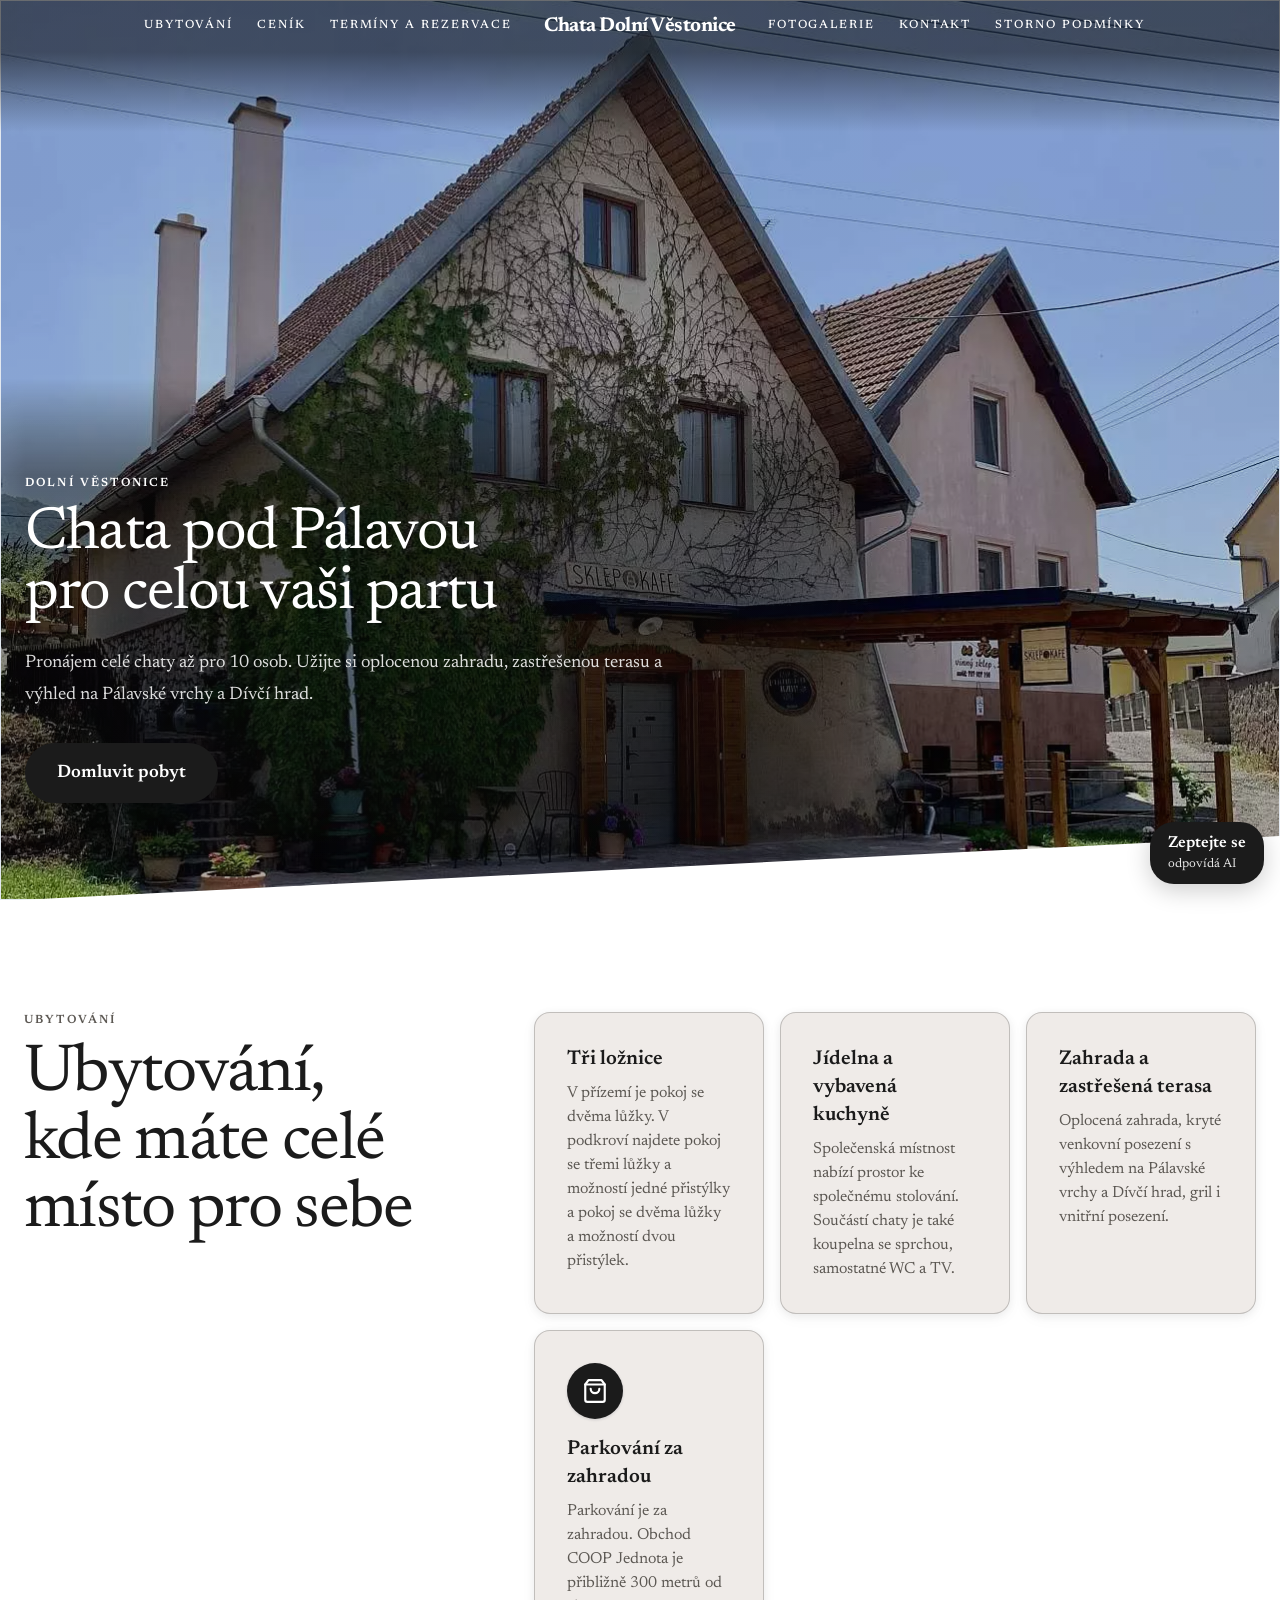
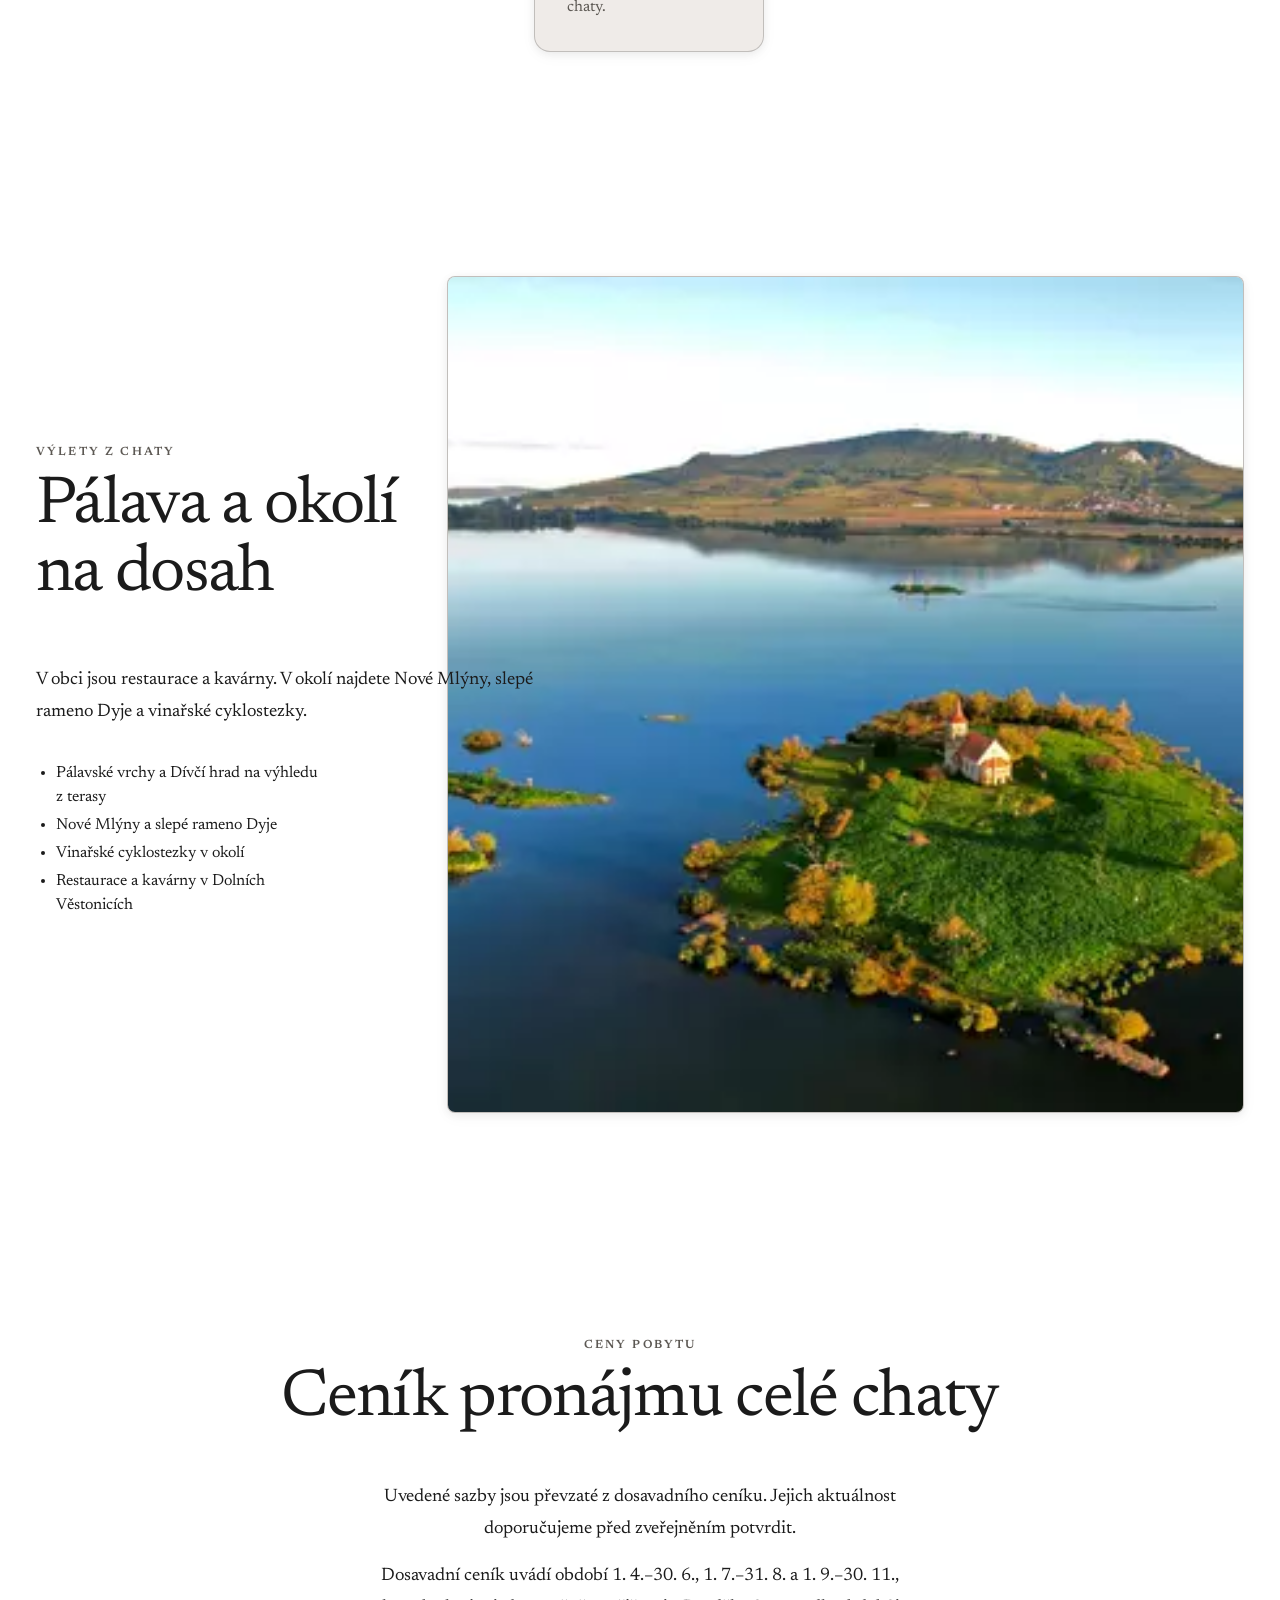
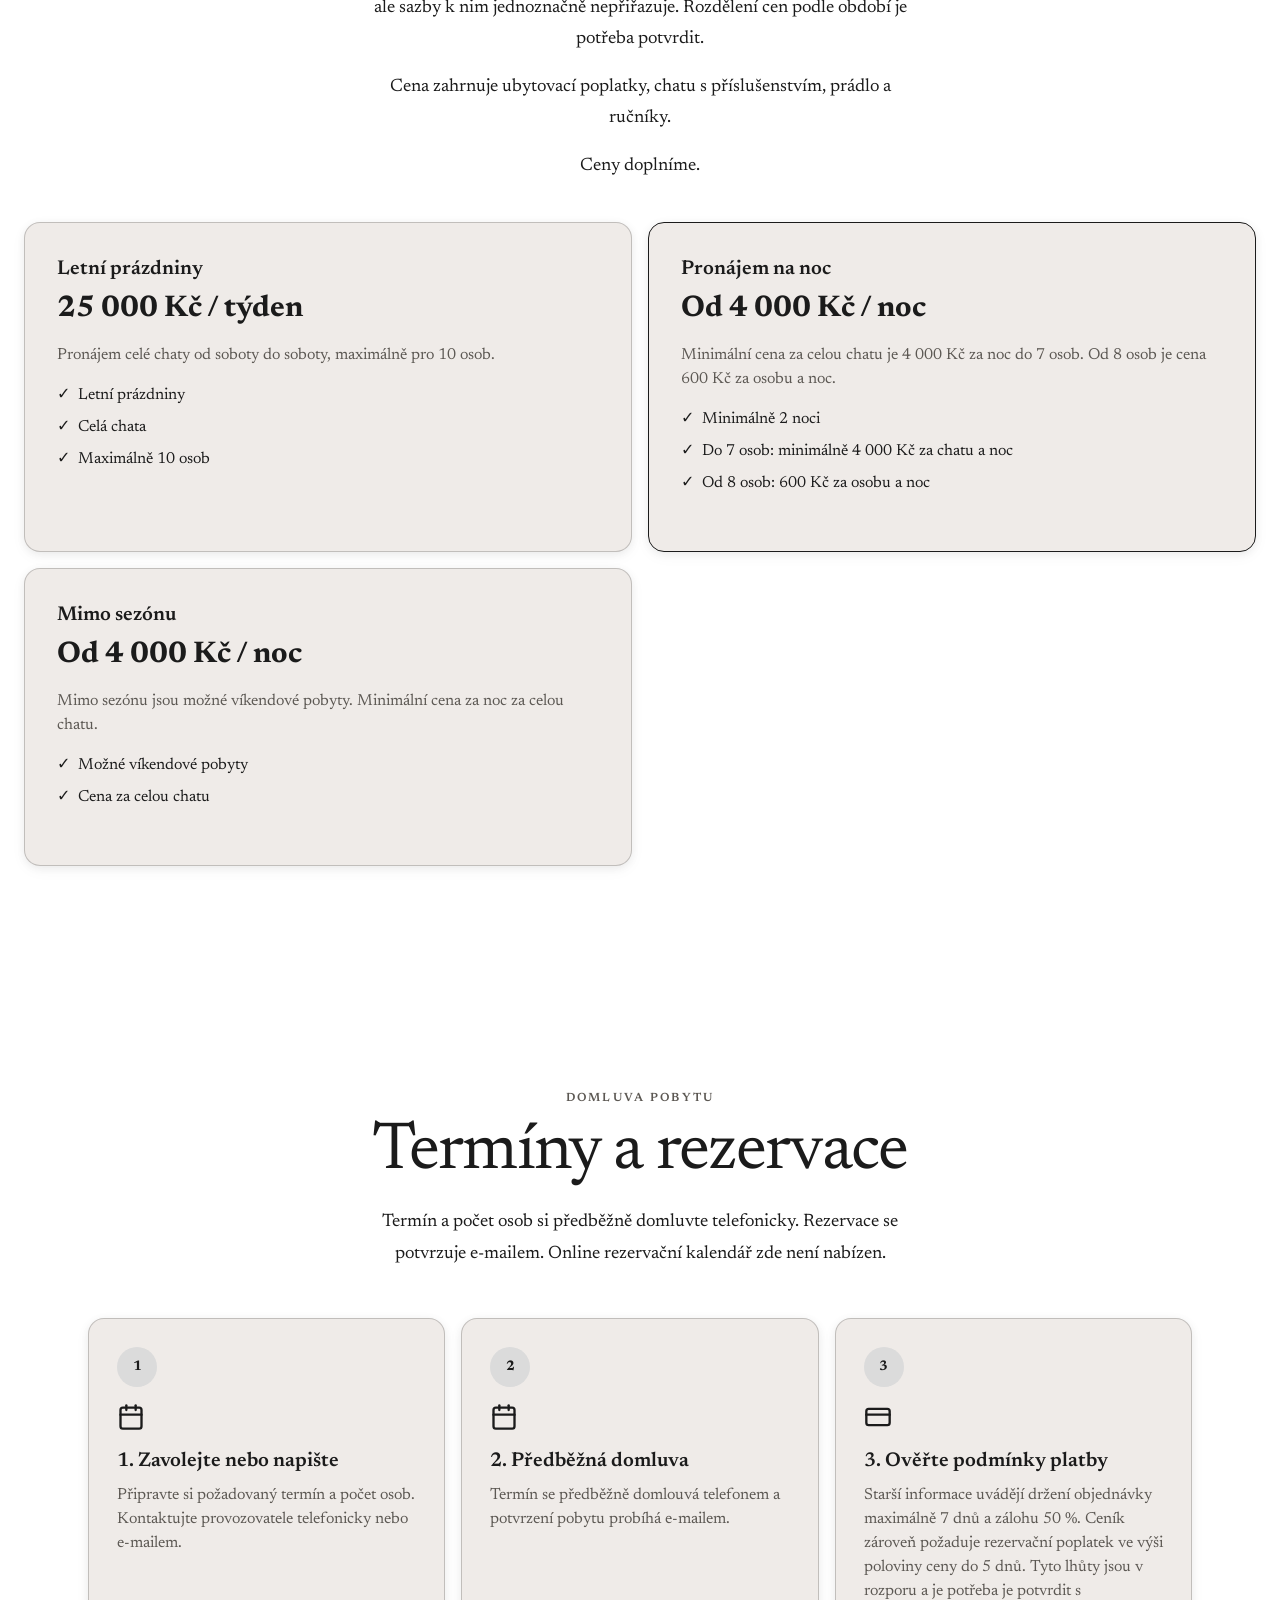
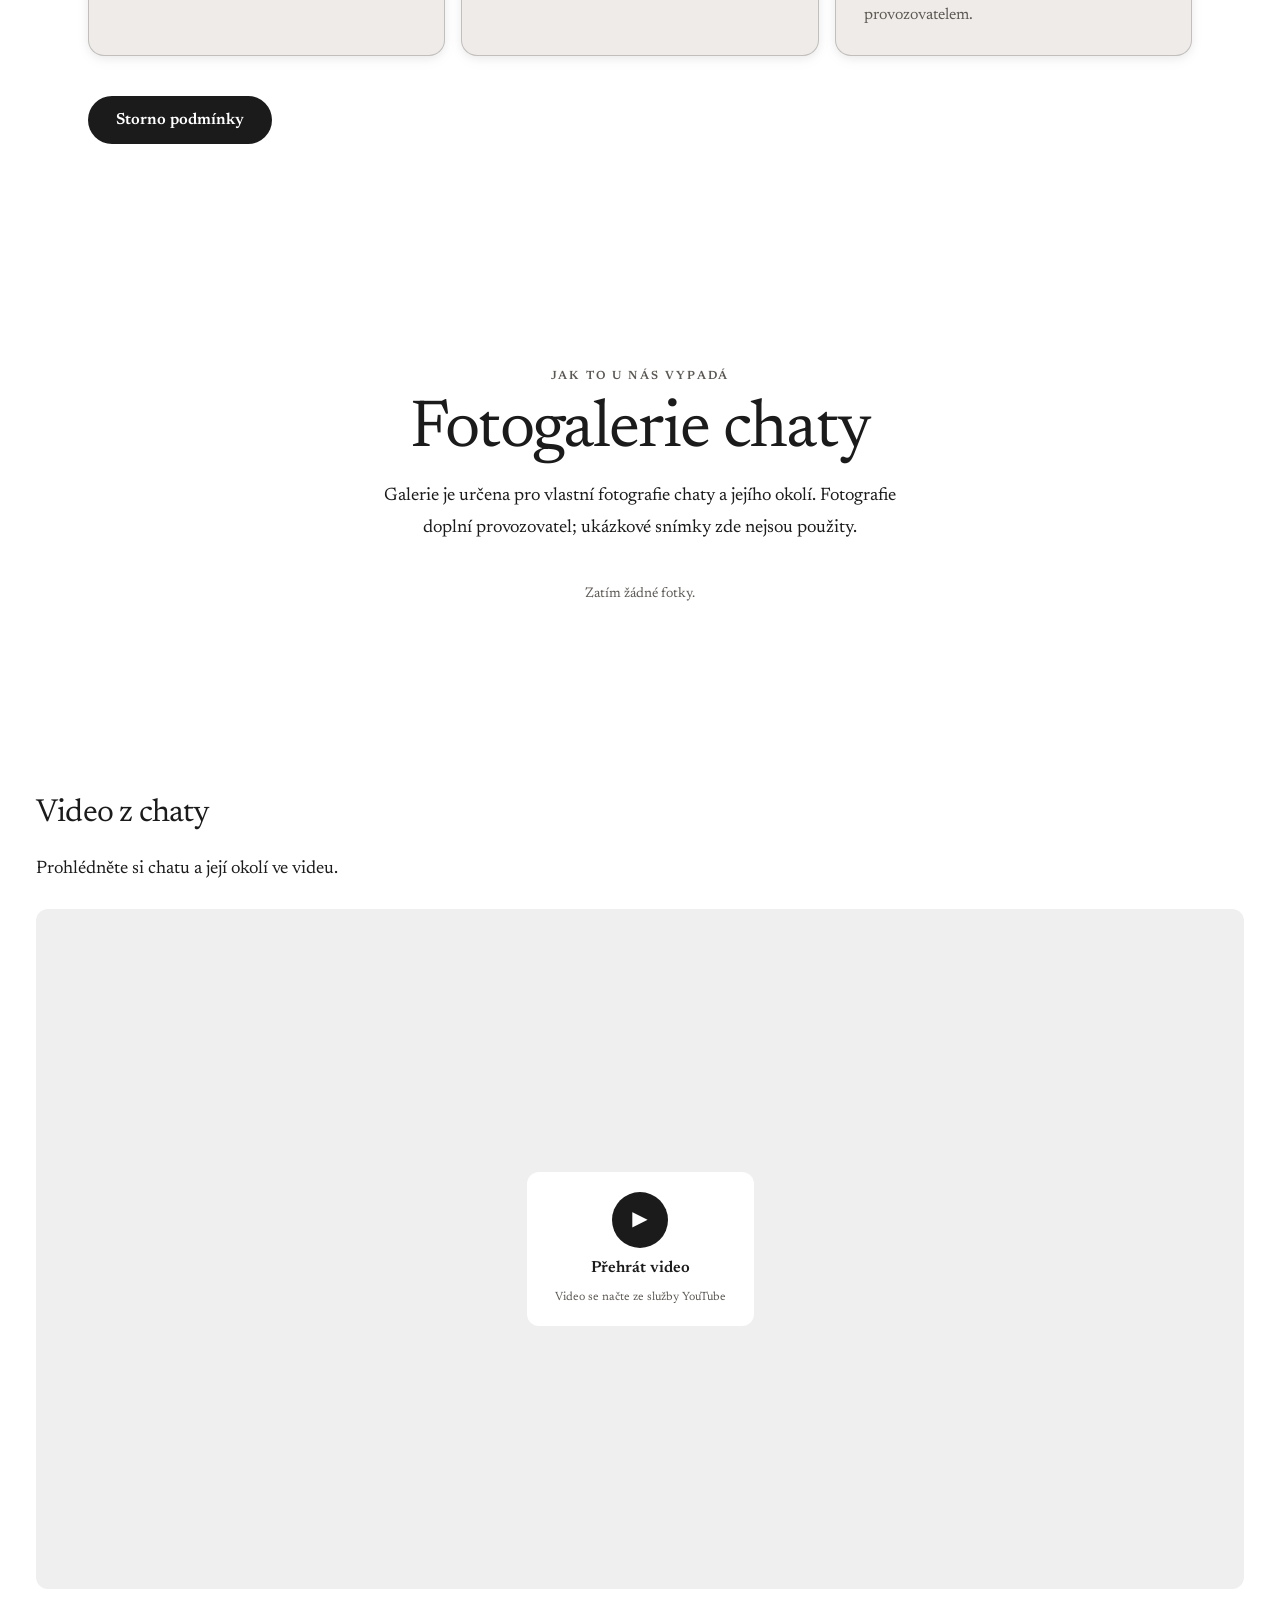
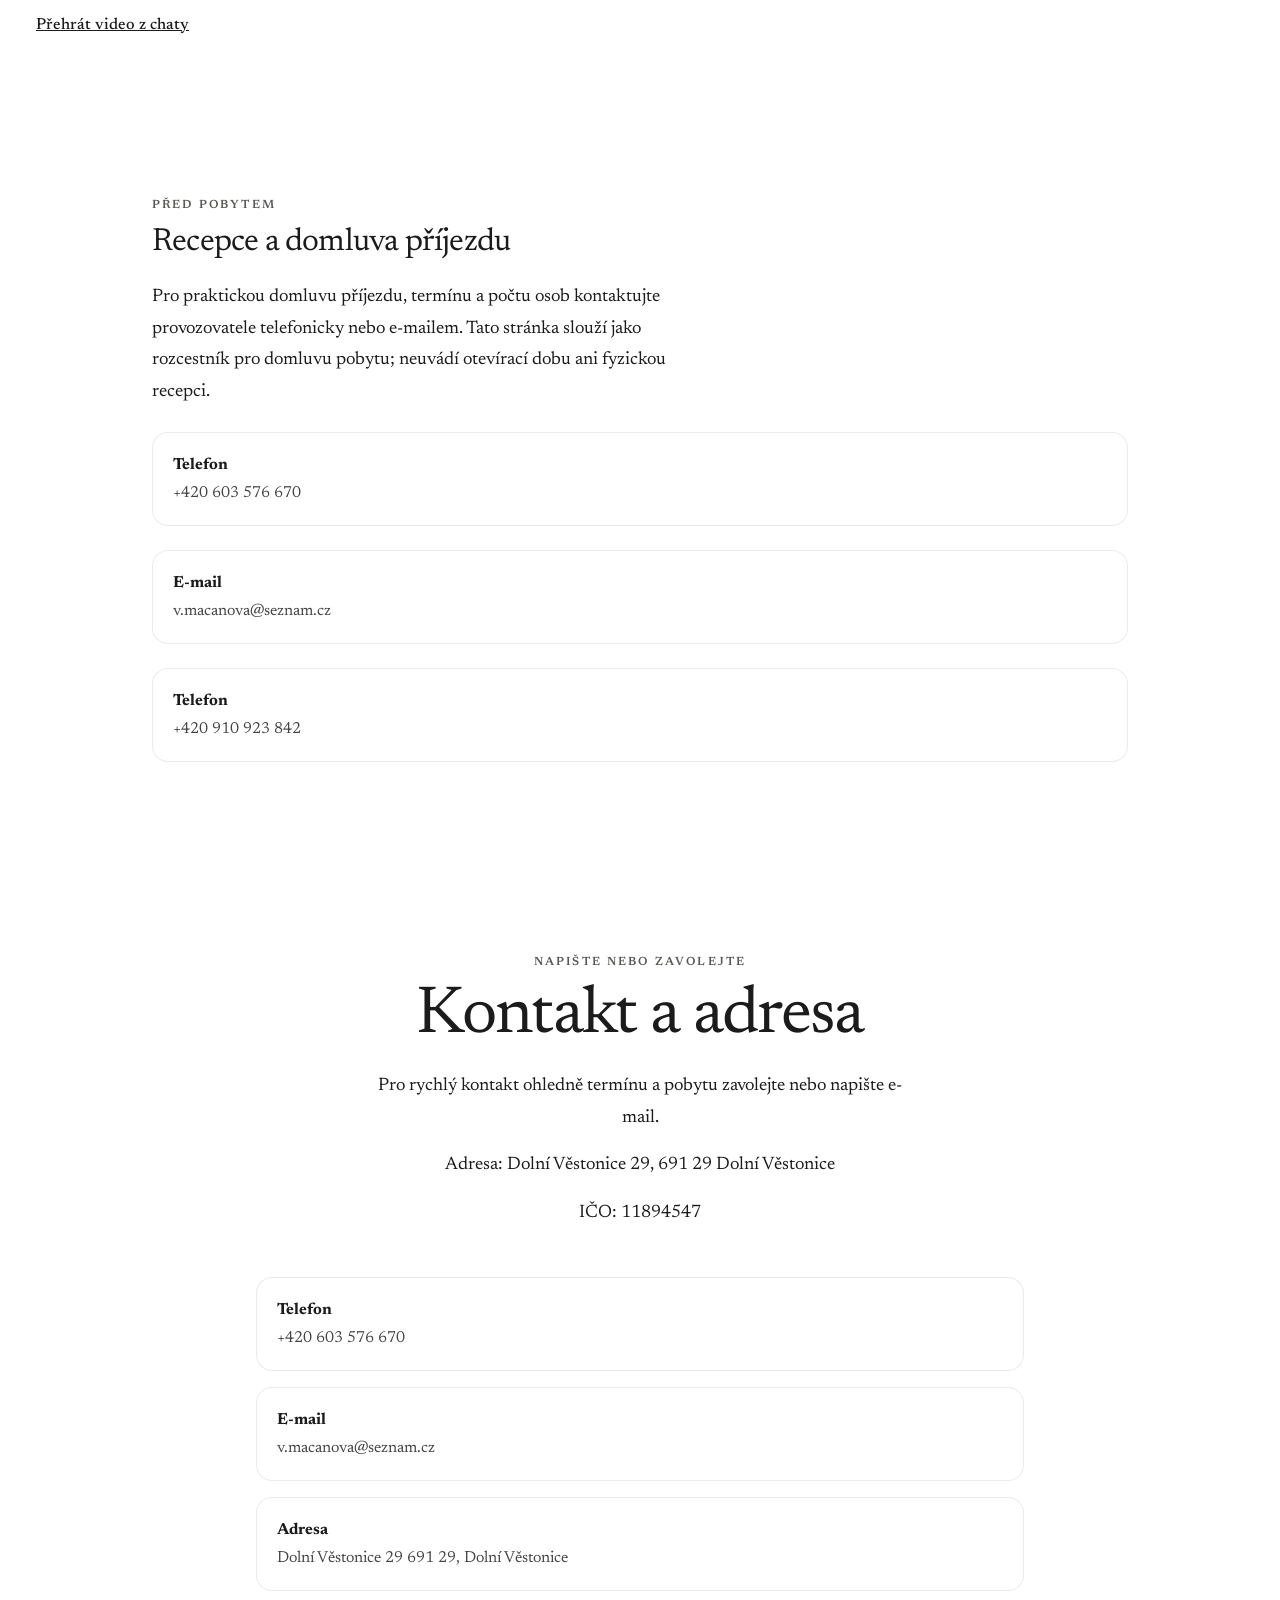
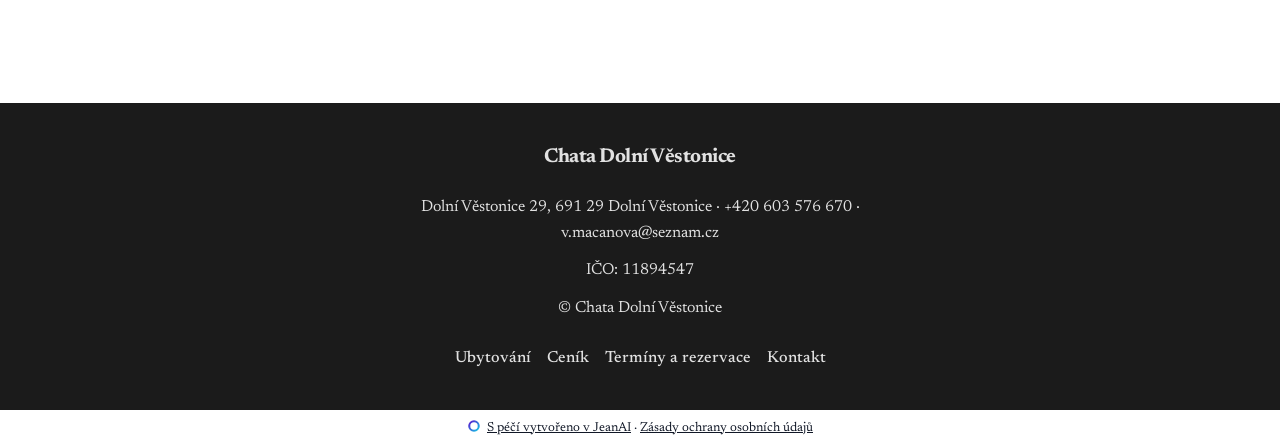
==== commit 124578fc: "Deploy website: Chata Dolní Věstonice" ====
--- a/index.html
+++ b/index.html
@@ -217,19 +217,11 @@
       </div>
     </section>
     </div>
-    <div class="jean-motion-layer" data-jean-reveal="true" id="menu_aa2a406e" data-section-id="menu_aa2a406e" data-section-type="menu">
-    <section class="py-20 lg:py-28 jean-section-shell " style="background-color:var(--color-bg)">
-      <div class="max-w-4xl mx-auto px-6">
-        <h2 class="text-3xl lg:text-4xl font-bold mb-4 text-center" data-block-id="blk_3e78b98f" data-block-type="text.heading" style="color:var(--color-text);font-family:var(--font-heading)">Jídelní lístek</h2>
-        <div class="jean-widget jean-widget--menu" data-jean-capability="menu"><p class="jean-widget-empty">Nabídka se připravuje.</p></div>
-      </div>
-    </section>
-    </div>
     <footer class="py-10 mt-auto" style="background-color:#1B1B1B;color:rgba(255,255,255,0.87);--color-text:rgba(255,255,255,0.87);--color-heading:#ffffff;--color-muted:rgba(255,255,255,0.64);--color-surface:rgba(255,255,255,0.08);--color-surface-tint:rgba(255,255,255,0.1);--color-surface-strong:rgba(255,255,255,0.14);--color-card:rgba(255,255,255,0.08);--color-card-strong:rgba(255,255,255,0.12);--color-line:rgba(255,255,255,0.14);--color-line-strong:rgba(255,255,255,0.24);--color-nav:rgba(255,255,255,0.08);--color-nav-border:rgba(255,255,255,0.16);--color-image-placeholder:rgba(255,255,255,0.08)" id="section_footer" data-section-id="section_footer" data-section-type="footer">
       <div class="max-w-7xl mx-auto px-6 flex flex-col gap-6">
         <div class="text-center"><span class="text-xl font-bold tracking-tight" data-block-id="block_footer_brand" data-block-type="text.heading" style="color:var(--color-text);font-family:var(--font-heading)">Chata Dolní Věstonice</span></div>
         <div class="text-center max-w-3xl mx-auto flex flex-col gap-3"><div><p data-block-id="block_footer_contact" data-block-type="text.paragraph" data-jean-held="" style="color:var(--color-text);line-height:1.6;font-weight:400">Dolní Věstonice 29, 691 29 Dolní Věstonice · +420 603 576 670 · v.macanova@seznam.cz</p></div>
-          <div><p data-block-id="block_footer_ico" data-block-type="text.paragraph" data-jean-held="" style="color:var(--color-text);line-height:1.6;font-weight:400">IČO: 123 45 678</p></div>
+          <div><p data-block-id="block_footer_ico" data-block-type="text.paragraph" data-jean-held="" style="color:var(--color-text);line-height:1.6;font-weight:400">IČO: 11894547</p></div>
           <div><p data-block-id="block_footer_copyright" data-block-type="text.paragraph" data-jean-held="" style="color:var(--color-text);line-height:1.6;font-weight:400">© Chata Dolní Věstonice</p></div></div>
         <div class="flex flex-col items-center gap-3"><div><nav data-block-id="block_footer_nav" data-block-type="nav_links" style="display:flex;flex-wrap:wrap;justify-content:center;gap:1rem"><a href="#section_ubytovani" style="color:var(--color-text);font-weight:500">Ubytování</a><a href="#section_cenik" style="color:var(--color-text);font-weight:500">Ceník</a><a href="#section_rezervace" style="color:var(--color-text);font-weight:500">Termíny a rezervace</a><a href="#section_kontakt" style="color:var(--color-text);font-weight:500">Kontakt</a></nav></div></div>
         
@@ -686,7 +678,7 @@
     <script>
 (function () {
   "use strict";
-  var CFG = {"apiUrl":"https://jeanai.onrender.com","siteId":"25fc5897-d458-4d6b-88ef-f3c0a87002c3","forms":{"contact_form":null,"waitlist":null,"newsletter_signup":false,"reservation":null,"suggestions":false},"widgets":["gallery","menu"],"dualMounts":["suggestions"],"slotMinutes":60,"resourceTimezone":"","turnstile":null,"preview":false,"copy":{"submitting":"Odesílám…","success":"Děkujeme! Ozveme se co nejdřív.","successReservation":"Rezervace přijata. Potvrzení jsme poslali na e-mail.","errorDateRequired":"Vyberte prosím datum a čas.","errorFullyBooked":"Tenhle termín je bohužel obsazený. Zkuste jiný.","successNewsletter":"Hotovo — odběr potvrzen.","successSuggestion":"Děkujeme! Podnět jsme přijali. Na webu se objeví, až ho schválí správce.","alreadySubscribed":"Tuhle adresu už v seznamu máme.","successWaitlist":"Přidáni na čekací listinu! Dáme Vám vědět, jakmile se uvolní místo.","errorEmailRequired":"Vyplňte prosím e-mail.","errorEmailInvalid":"Zkontrolujte prosím tvar e-mailu.","errorRequired":"Vyplňte prosím všechna pole.","errorGeneric":"Odeslání se nepodařilo. Zkuste to prosím znovu.","errorNetwork":"Nepodařilo se spojit se serverem. Zkuste to prosím znovu.","errorTurnstile":"Prosím dokončete bezpečnostní ověření.","previewNotice":"Náhled: na živém webu se formulář opravdu odešle.","agree":{"label":"Souhlasím","pressedMark":"✓ ","note":"Počet souhlasů je orientační.","similarOne":"Podobný podnět už tu je — souhlasíte s ním?","similarMany":"Podobné podněty už tu jsou — souhlasíte s některým?","preview":"Náhled: na živém webu se souhlas započítá.","challengeUnavailable":"Bezpečnostní ověření se nepodařilo načíst. Zkontrolujte připojení nebo blokování obsahu a zkuste to znovu."},"reply":{"open":"Odpovědět","textLabel":"Vaše odpověď","nameLabel":"Jméno (nepovinné)","submit":"Odeslat odpověď","moderation":"Odpověď se na webu objeví, až ji schválí správce.","success":"Děkujeme! Odpověď jsme přijali. Na webu se objeví, až ji schválí správce.","anonymous":"Návštěvník","more":"Další odpovědi","preview":"Náhled: na živém webu se odpověď opravdu odešle.","maxText":400,"maxName":60},"errorsByCode":{"runtime_inactive":"Interaktivní funkce tohoto webu jsou dočasně pozastavené.","function_switched_off":"Tato funkce je teď na webu vypnutá.","site_owner_deleted":"Interaktivní funkce tohoto webu už nejsou k dispozici.","service_unavailable":"Služba je dočasně nedostupná. Zkuste to prosím za chvíli.","newsletter_unavailable":"Přihlášení k odběru je dočasně nedostupné. Zkuste to prosím později.","reservations_unavailable":"Rezervace jsou dočasně nedostupné. Zkuste to prosím později.","waitlist_unavailable":"Pořadník je dočasně nedostupný. Zkuste to prosím později.","rate_limited":"Zkoušíte to příliš často. Počkejte prosím chvíli a zkuste to znovu.","form_daily_limit":"Formulář dnes přijal maximální počet zpráv. Zkuste to prosím zítra.","daily_limit":"Web dnes přijal maximum podnětů. Zkuste to prosím zítra.","too_many_files":"K podnětu patří jedna fotka.","site_files_full":"Web teď nemůže přijmout další fotku. Zkuste to prosím později.","photo_too_large":"Fotka je příliš velká. Zkuste prosím menší, do 5 MB.","photo_unreadable":"Fotku se nepodařilo přečíst. Pošlete prosím JPEG, PNG nebo WebP.","photo_empty":"Fotka je prázdná. Vyberte prosím soubor znovu.","photo_busy":"Fotku teď nestíháme zpracovat. Zkuste to prosím za chvíli.","title_required":"Doplňte prosím krátký nadpis.","text_required":"Napište prosím, o co jde.","text_too_long":"Podnět je moc dlouhý — zkraťte ho prosím, počítadlo pod polem ukazuje, kolik místa zbývá.","invalid_photo":"Fotku se nepodařilo přiřadit. Zkuste ji prosím vybrat znovu.","vote_entry_limit":"Z vašeho připojení už s tímto podnětem souhlasilo víc lidí. Další souhlas teď přidat nejde.","vote_daily_limit":"Dnes jste souhlasili s mnoha podněty. Zkuste to prosím zítra.","voter_required":"Souhlas se nepodařilo započítat. Načtěte prosím stránku znovu.","reply_voter_required":"Odpověď se nepodařilo odeslat. Načtěte prosím stránku znovu.","reply_to_reply":"Odpovědět jde jen na podnět, ne na jinou odpověď.","reply_entry_limit":"K tomuto podnětu už z vašeho připojení přišlo víc odpovědí. Další teď poslat nejde.","reply_daily_limit":"Dnes jste poslali mnoho odpovědí. Zkuste to prosím zítra.","reply_takes_no_photo":"K odpovědi nejde přiložit fotku — fotka patří k podnětu.","invalid_parent":"Odpověď se nepodařilo přiřadit k podnětu. Načtěte prosím stránku znovu.","slot_unavailable":"Zvolený termín je plně obsazen. Vyberte prosím jiný termín.","outside_schedule":"Zvolený čas je mimo otevírací dobu. Vyberte prosím jiný termín.","blackout_period":"V tomto období nepřijímáme rezervace. Vyberte prosím jiný termín.","resource_not_bookable":"Tato položka právě nepřijímá rezervace.","reservation_window_invalid":"Zvolený termín nelze rezervovat. Zkontrolujte prosím datum a čas.","email_required":"Vyplňte prosím e-mailovou adresu.","email_invalid":"Zadejte prosím platnou e-mailovou adresu.","turnstile_missing":"Nepodařilo se ověřit, že nejste robot. Načtěte prosím stránku znovu.","turnstile_failed":"Ověření se nezdařilo. Zkuste to prosím znovu.","not_found":"Tuto stránku se nepodařilo najít.","form_not_found":"Tento formulář už není dostupný.","suggestion_not_found":"Tento podnět už na webu není.","resource_not_found":"Tato položka už není dostupná.","reservation_not_found":"Rezervaci se nepodařilo najít. Zkontrolujte prosím odkaz z potvrzovacího e-mailu.","reservation_not_cancellable":"Tuto rezervaci už nelze zrušit. Ozvěte se nám prosím přímo.","confirmation_invalid":"Tento potvrzovací odkaz už neplatí.","confirmation_expired":"Platnost potvrzovacího odkazu vypršela. Přihlaste se prosím k odběru znovu.","submission_failed":"Zprávu se nepodařilo odeslat. Zkuste to prosím znovu.","spam_protection_unsupported":"Formulář je dočasně mimo provoz. Zkuste to prosím později.","site_not_found":"Tento web už není dostupný.","storage_unavailable":"Fotku se nepodařilo uložit. Zkuste to prosím znovu.","visitor_authored_collection":"Tento obsah může přidat jen návštěvník webu.","invalid_request":"Odeslaná data nejsou úplná. Zkontrolujte prosím formulář a zkuste to znovu."}}};
+  var CFG = {"apiUrl":"https://jeanai.onrender.com","siteId":"25fc5897-d458-4d6b-88ef-f3c0a87002c3","forms":{"contact_form":null,"waitlist":null,"newsletter_signup":false,"reservation":null,"suggestions":false},"widgets":["gallery"],"dualMounts":["suggestions"],"slotMinutes":60,"resourceTimezone":"","turnstile":null,"preview":false,"copy":{"submitting":"Odesílám…","success":"Děkujeme! Ozveme se co nejdřív.","successReservation":"Rezervace přijata. Potvrzení jsme poslali na e-mail.","errorDateRequired":"Vyberte prosím datum a čas.","errorFullyBooked":"Tenhle termín je bohužel obsazený. Zkuste jiný.","successNewsletter":"Hotovo — odběr potvrzen.","successSuggestion":"Děkujeme! Podnět jsme přijali. Na webu se objeví, až ho schválí správce.","alreadySubscribed":"Tuhle adresu už v seznamu máme.","successWaitlist":"Přidáni na čekací listinu! Dáme Vám vědět, jakmile se uvolní místo.","errorEmailRequired":"Vyplňte prosím e-mail.","errorEmailInvalid":"Zkontrolujte prosím tvar e-mailu.","errorRequired":"Vyplňte prosím všechna pole.","errorGeneric":"Odeslání se nepodařilo. Zkuste to prosím znovu.","errorNetwork":"Nepodařilo se spojit se serverem. Zkuste to prosím znovu.","errorTurnstile":"Prosím dokončete bezpečnostní ověření.","previewNotice":"Náhled: na živém webu se formulář opravdu odešle.","agree":{"label":"Souhlasím","pressedMark":"✓ ","note":"Počet souhlasů je orientační.","similarOne":"Podobný podnět už tu je — souhlasíte s ním?","similarMany":"Podobné podněty už tu jsou — souhlasíte s některým?","preview":"Náhled: na živém webu se souhlas započítá.","challengeUnavailable":"Bezpečnostní ověření se nepodařilo načíst. Zkontrolujte připojení nebo blokování obsahu a zkuste to znovu."},"reply":{"open":"Odpovědět","textLabel":"Vaše odpověď","nameLabel":"Jméno (nepovinné)","submit":"Odeslat odpověď","moderation":"Odpověď se na webu objeví, až ji schválí správce.","success":"Děkujeme! Odpověď jsme přijali. Na webu se objeví, až ji schválí správce.","anonymous":"Návštěvník","more":"Další odpovědi","preview":"Náhled: na živém webu se odpověď opravdu odešle.","maxText":400,"maxName":60},"errorsByCode":{"runtime_inactive":"Interaktivní funkce tohoto webu jsou dočasně pozastavené.","function_switched_off":"Tato funkce je teď na webu vypnutá.","site_owner_deleted":"Interaktivní funkce tohoto webu už nejsou k dispozici.","service_unavailable":"Služba je dočasně nedostupná. Zkuste to prosím za chvíli.","newsletter_unavailable":"Přihlášení k odběru je dočasně nedostupné. Zkuste to prosím později.","reservations_unavailable":"Rezervace jsou dočasně nedostupné. Zkuste to prosím později.","waitlist_unavailable":"Pořadník je dočasně nedostupný. Zkuste to prosím později.","rate_limited":"Zkoušíte to příliš často. Počkejte prosím chvíli a zkuste to znovu.","form_daily_limit":"Formulář dnes přijal maximální počet zpráv. Zkuste to prosím zítra.","daily_limit":"Web dnes přijal maximum podnětů. Zkuste to prosím zítra.","too_many_files":"K podnětu patří jedna fotka.","site_files_full":"Web teď nemůže přijmout další fotku. Zkuste to prosím později.","photo_too_large":"Fotka je příliš velká. Zkuste prosím menší, do 5 MB.","photo_unreadable":"Fotku se nepodařilo přečíst. Pošlete prosím JPEG, PNG nebo WebP.","photo_empty":"Fotka je prázdná. Vyberte prosím soubor znovu.","photo_busy":"Fotku teď nestíháme zpracovat. Zkuste to prosím za chvíli.","title_required":"Doplňte prosím krátký nadpis.","text_required":"Napište prosím, o co jde.","text_too_long":"Podnět je moc dlouhý — zkraťte ho prosím, počítadlo pod polem ukazuje, kolik místa zbývá.","invalid_photo":"Fotku se nepodařilo přiřadit. Zkuste ji prosím vybrat znovu.","vote_entry_limit":"Z vašeho připojení už s tímto podnětem souhlasilo víc lidí. Další souhlas teď přidat nejde.","vote_daily_limit":"Dnes jste souhlasili s mnoha podněty. Zkuste to prosím zítra.","voter_required":"Souhlas se nepodařilo započítat. Načtěte prosím stránku znovu.","reply_voter_required":"Odpověď se nepodařilo odeslat. Načtěte prosím stránku znovu.","reply_to_reply":"Odpovědět jde jen na podnět, ne na jinou odpověď.","reply_entry_limit":"K tomuto podnětu už z vašeho připojení přišlo víc odpovědí. Další teď poslat nejde.","reply_daily_limit":"Dnes jste poslali mnoho odpovědí. Zkuste to prosím zítra.","reply_takes_no_photo":"K odpovědi nejde přiložit fotku — fotka patří k podnětu.","invalid_parent":"Odpověď se nepodařilo přiřadit k podnětu. Načtěte prosím stránku znovu.","slot_unavailable":"Zvolený termín je plně obsazen. Vyberte prosím jiný termín.","outside_schedule":"Zvolený čas je mimo otevírací dobu. Vyberte prosím jiný termín.","blackout_period":"V tomto období nepřijímáme rezervace. Vyberte prosím jiný termín.","resource_not_bookable":"Tato položka právě nepřijímá rezervace.","reservation_window_invalid":"Zvolený termín nelze rezervovat. Zkontrolujte prosím datum a čas.","email_required":"Vyplňte prosím e-mailovou adresu.","email_invalid":"Zadejte prosím platnou e-mailovou adresu.","turnstile_missing":"Nepodařilo se ověřit, že nejste robot. Načtěte prosím stránku znovu.","turnstile_failed":"Ověření se nezdařilo. Zkuste to prosím znovu.","not_found":"Tuto stránku se nepodařilo najít.","form_not_found":"Tento formulář už není dostupný.","suggestion_not_found":"Tento podnět už na webu není.","resource_not_found":"Tato položka už není dostupná.","reservation_not_found":"Rezervaci se nepodařilo najít. Zkontrolujte prosím odkaz z potvrzovacího e-mailu.","reservation_not_cancellable":"Tuto rezervaci už nelze zrušit. Ozvěte se nám prosím přímo.","confirmation_invalid":"Tento potvrzovací odkaz už neplatí.","confirmation_expired":"Platnost potvrzovacího odkazu vypršela. Přihlaste se prosím k odběru znovu.","submission_failed":"Zprávu se nepodařilo odeslat. Zkuste to prosím znovu.","spam_protection_unsupported":"Formulář je dočasně mimo provoz. Zkuste to prosím později.","site_not_found":"Tento web už není dostupný.","storage_unavailable":"Fotku se nepodařilo uložit. Zkuste to prosím znovu.","visitor_authored_collection":"Tento obsah může přidat jen návštěvník webu.","invalid_request":"Odeslaná data nejsou úplná. Zkontrolujte prosím formulář a zkuste to znovu."}}};
 
 function jeanTzOffsetMs(ts, timeZone) {
   // NOTE: no backticks and no dollar-brace anywhere inside these two function
--- a/assets/utilities.css
+++ b/assets/utilities.css
@@ -11,7 +11,6 @@
     --spacing: 0.25rem;
     --container-2xl: 42rem;
     --container-3xl: 48rem;
-    --container-4xl: 56rem;
     --container-5xl: 64rem;
     --container-6xl: 72rem;
     --container-7xl: 80rem;
@@ -324,9 +323,6 @@
   .max-w-3xl {
     max-width: var(--container-3xl);
   }
-  .max-w-4xl {
-    max-width: var(--container-4xl);
-  }
   .max-w-5xl {
     max-width: var(--container-5xl);
   }
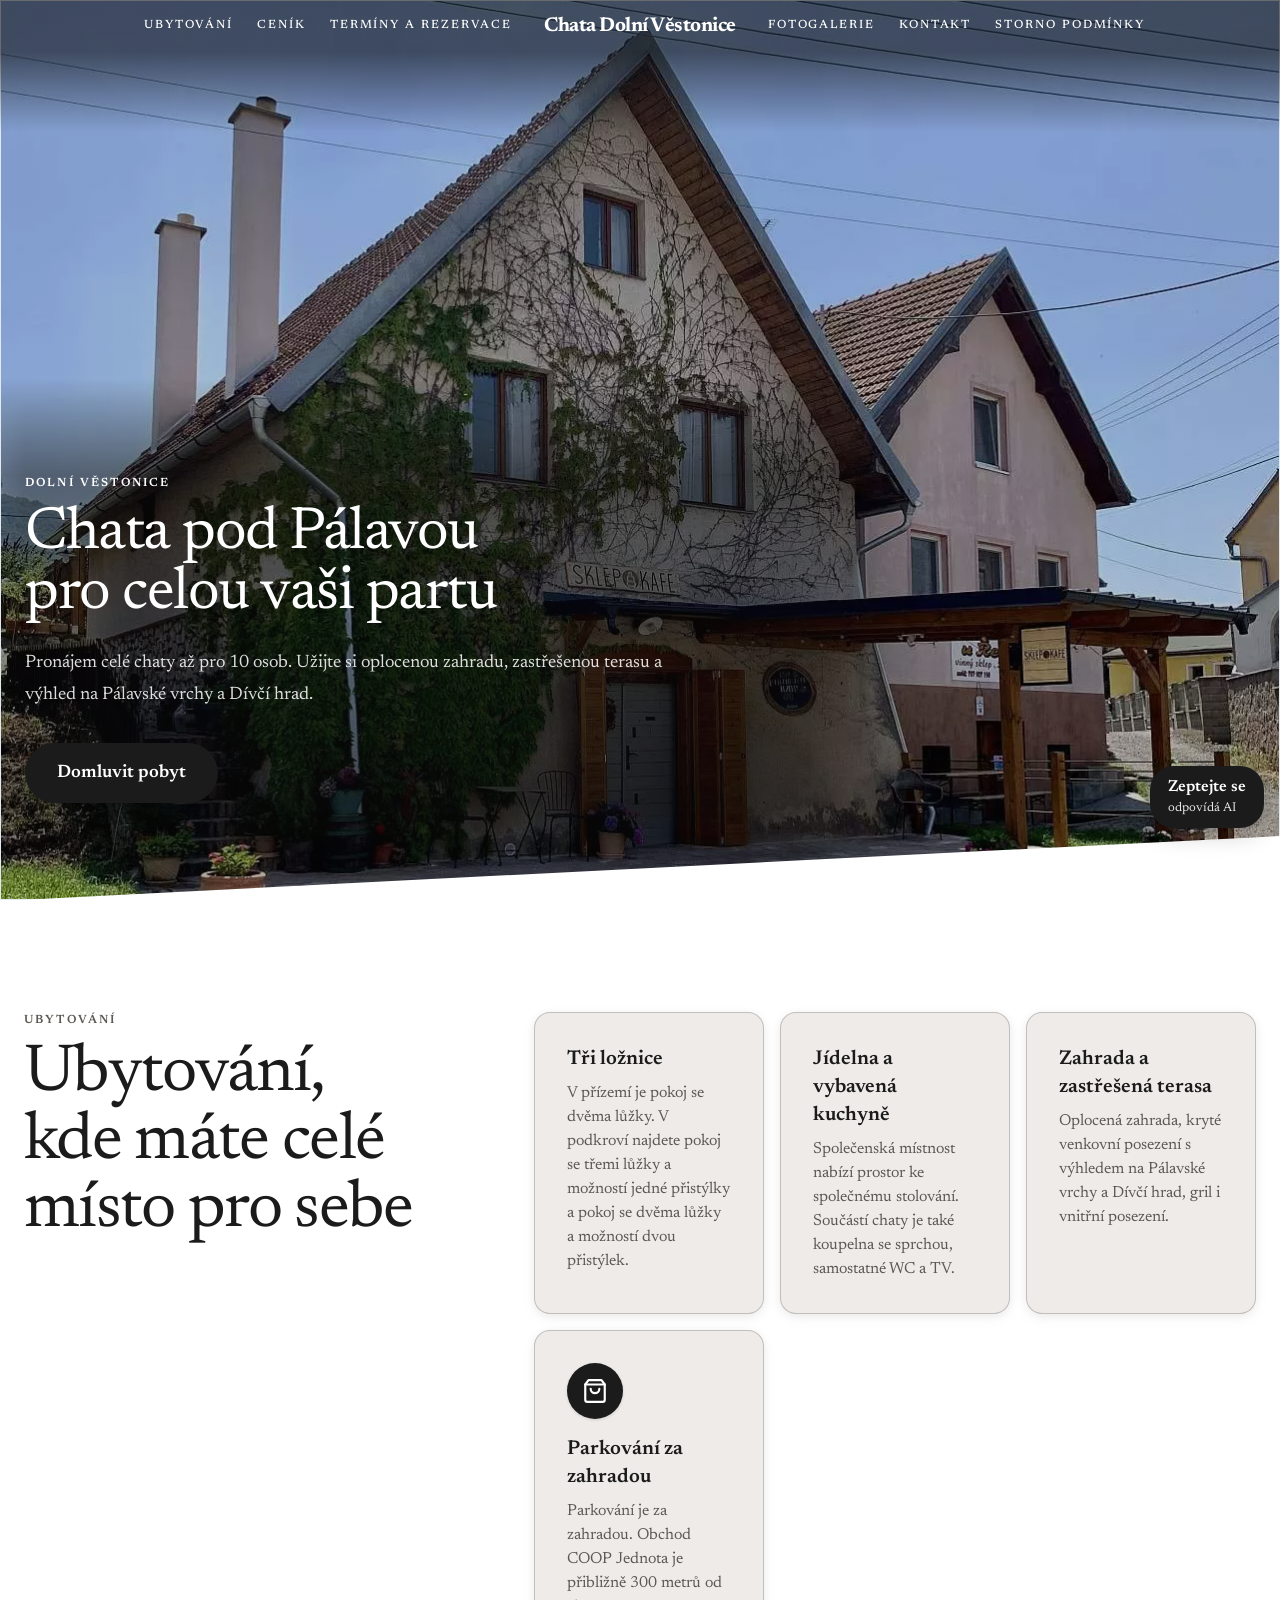
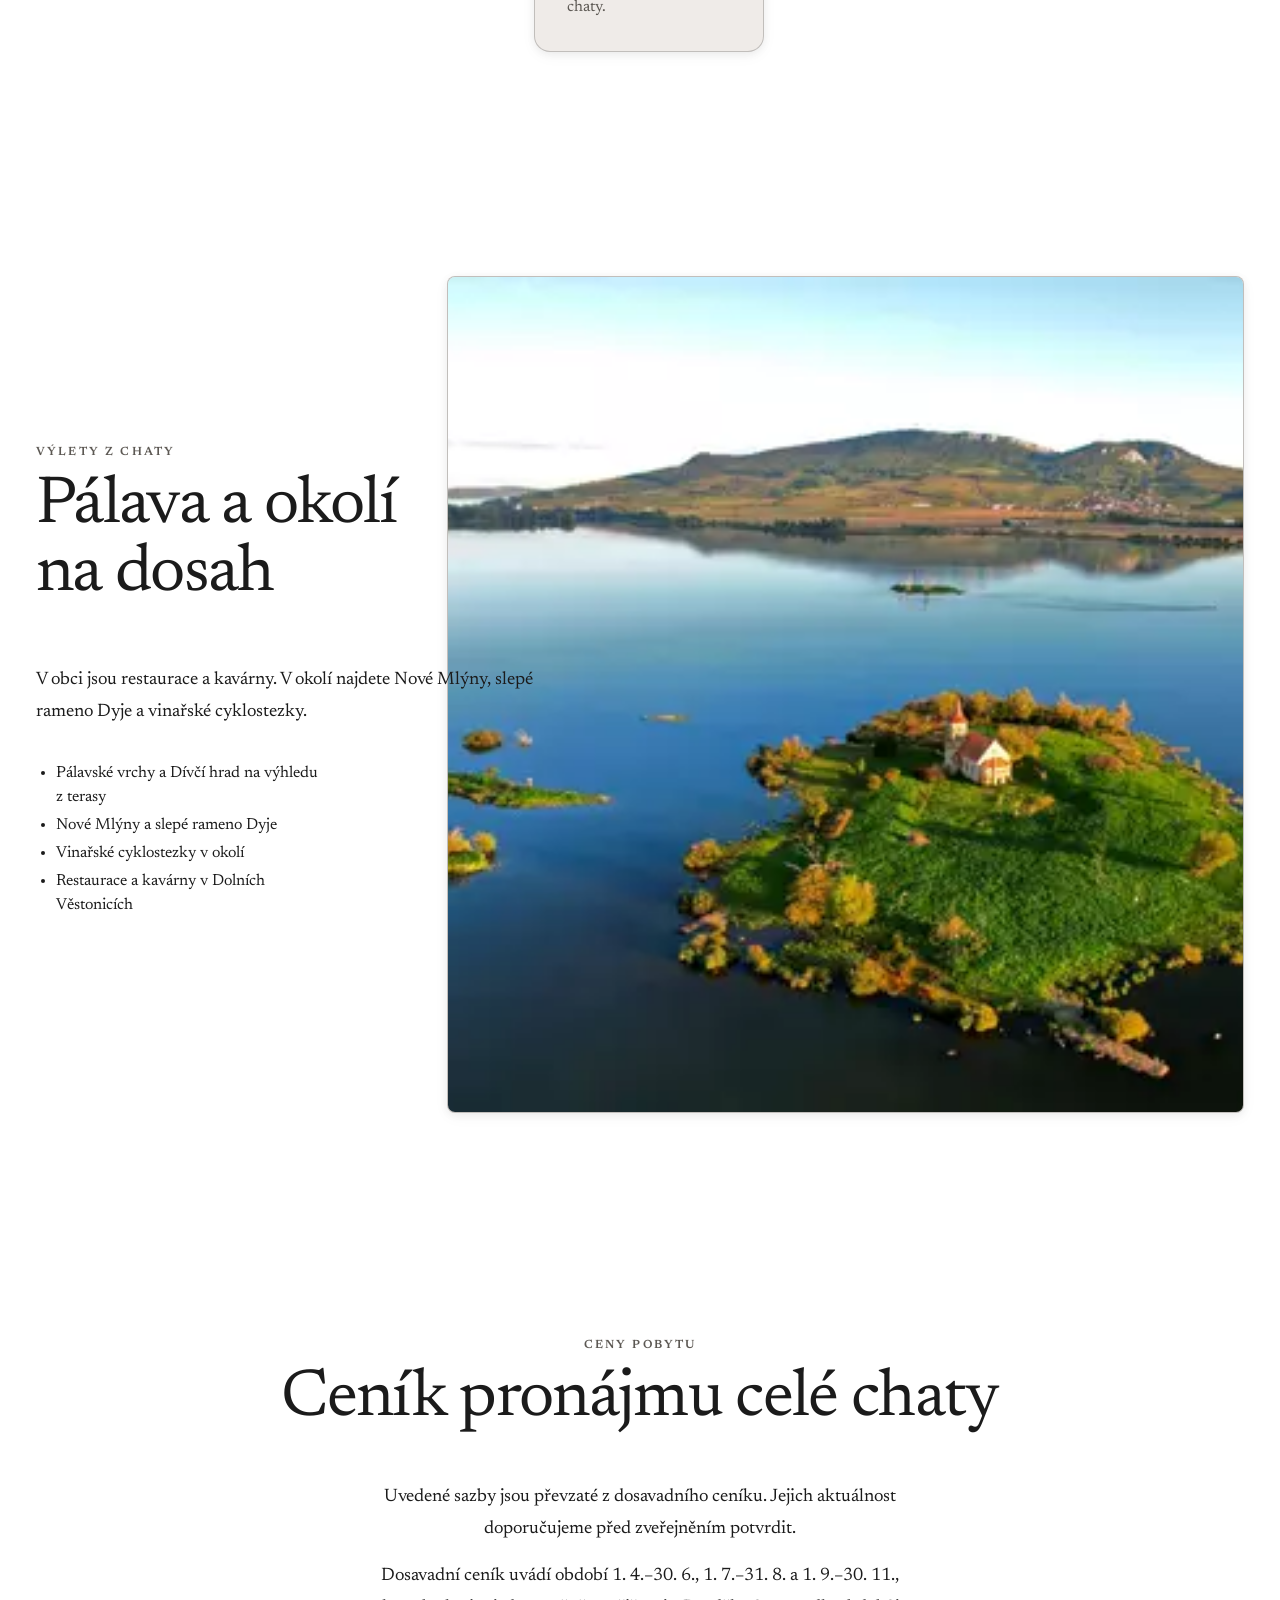
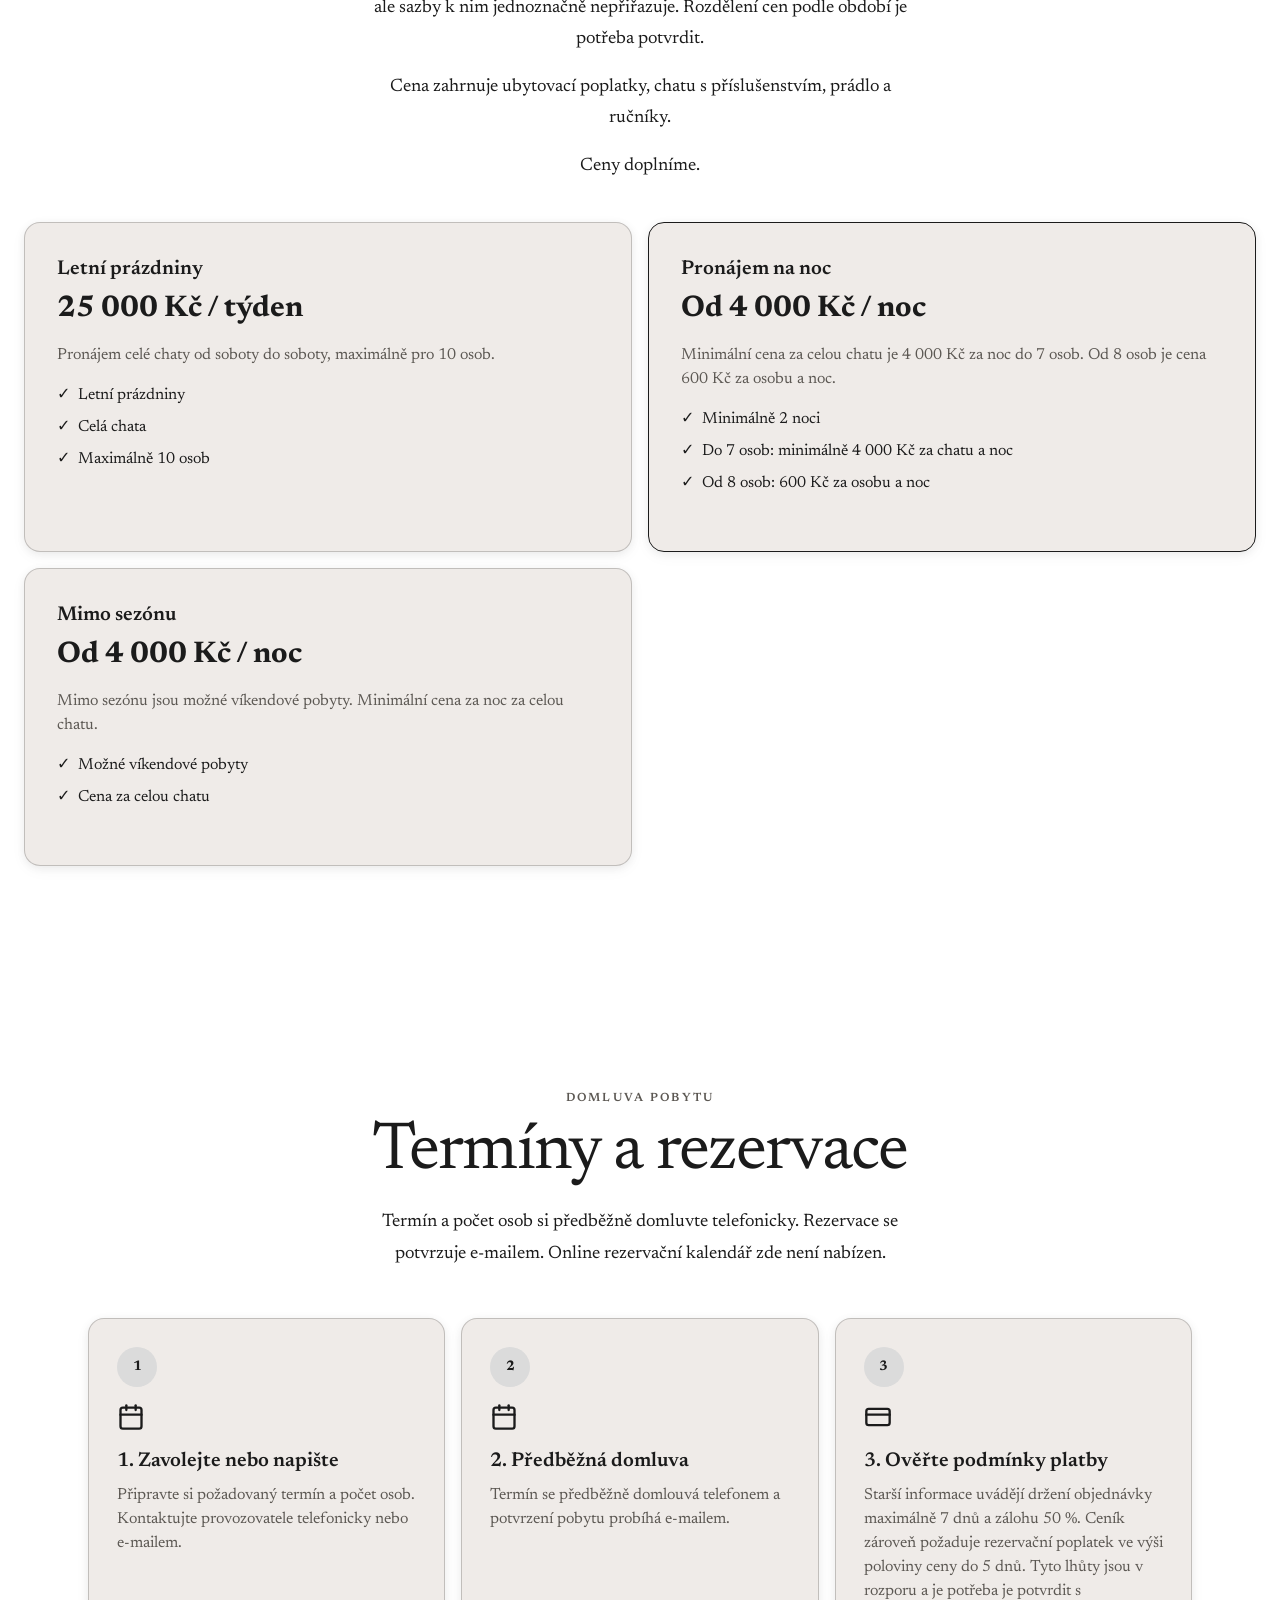
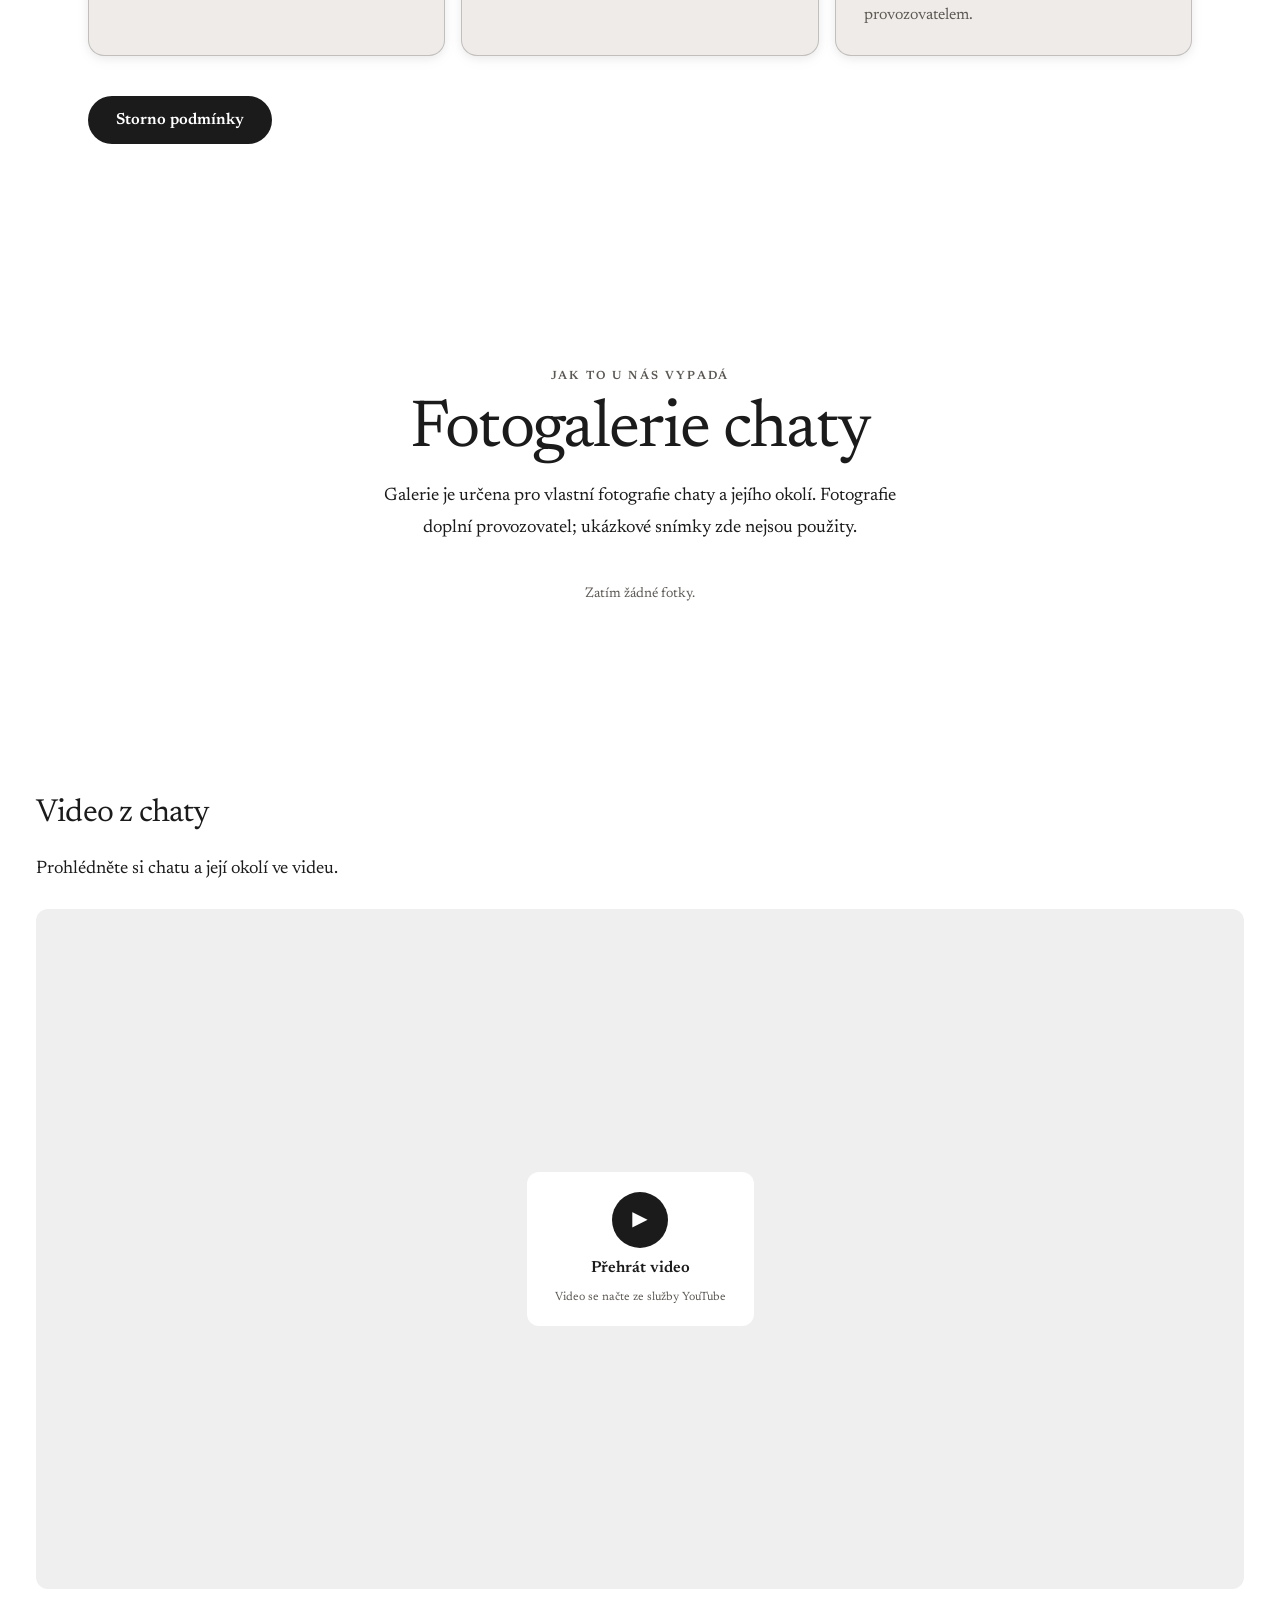
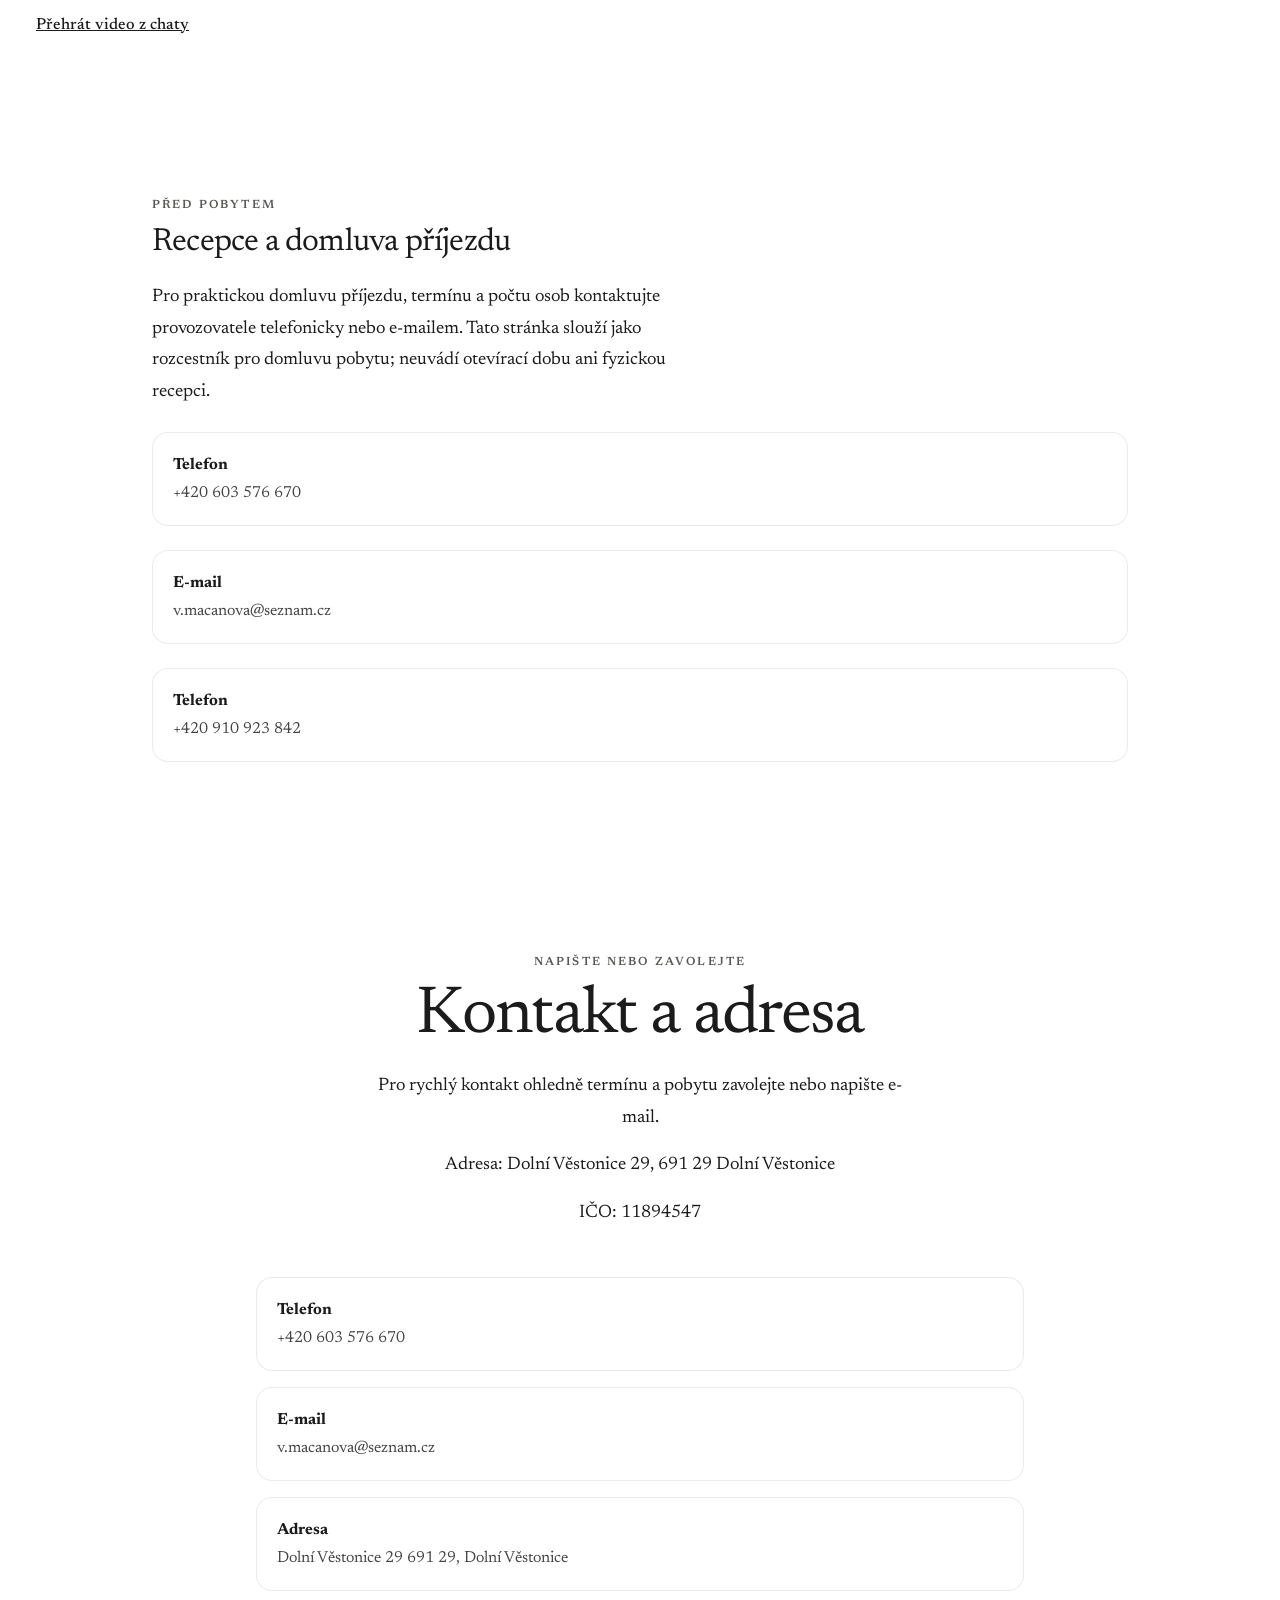
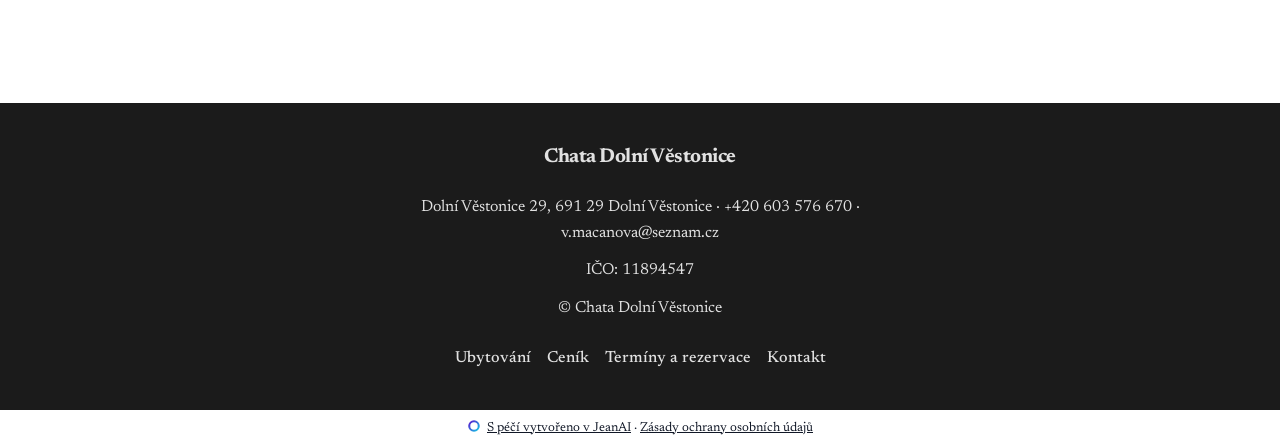
==== commit 42cd0acc: "Deploy website: Chata Dolní Věstonice" ====
--- a/index.html
+++ b/index.html
@@ -8,14 +8,12 @@
     <meta property="og:description" content="Pronájem celé chaty až pro 10 osob v Dolních Věstonicích. Oplocená zahrada, zastřešená terasa s výhledem na Pálavu, ceník a rezervace po telefonu či e-mailu." />
     <meta property="og:type" content="website" />
     <meta property="og:locale" content="cs" />
-    <meta property="og:url" content="https://chata-dolni-vestonice.jeanai-site.cz" />
-    <meta property="og:image" content="https://chata-dolni-vestonice.jeanai-site.cz/og-image.jpg" />
-    <meta name="twitter:card" content="summary_large_image" />
+    <meta property="og:url" content="https://chata-dolni-vestonice.netlify.app" />
+    <meta name="twitter:card" content="summary" />
     <meta name="twitter:title" content="Chata Dolní Věstonice" />
     <meta name="twitter:description" content="Pronájem celé chaty až pro 10 osob v Dolních Věstonicích. Oplocená zahrada, zastřešená terasa s výhledem na Pálavu, ceník a rezervace po telefonu či e-mailu." />
-    <meta name="twitter:image" content="https://chata-dolni-vestonice.jeanai-site.cz/og-image.jpg" />
-    <link rel="canonical" href="https://chata-dolni-vestonice.jeanai-site.cz" />
-    <script type="application/ld+json">{"@context":"https://schema.org","@graph":[{"@type":"Organization","name":"Chata Dolní Věstonice","url":"https://chata-dolni-vestonice.jeanai-site.cz"},{"@type":"LocalBusiness","name":"Chata Dolní Věstonice","url":"https://chata-dolni-vestonice.jeanai-site.cz","telephone":"+420 603 576 670","email":"v.macanova@seznam.cz","address":"Dolní Věstonice 29 691 29, Dolní Věstonice","image":"https://chata-dolni-vestonice.jeanai-site.cz/og-image.jpg"}]}</script>
+    <link rel="canonical" href="https://chata-dolni-vestonice.netlify.app" />
+    <script type="application/ld+json">{"@context":"https://schema.org","@graph":[{"@type":"Organization","name":"Chata Dolní Věstonice","url":"https://chata-dolni-vestonice.netlify.app"},{"@type":"LocalBusiness","name":"Chata Dolní Věstonice","url":"https://chata-dolni-vestonice.netlify.app","telephone":"+420 603 576 670","email":"v.macanova@seznam.cz","address":"Dolní Věstonice 29 691 29, Dolní Věstonice","image":"https://chata-dolni-vestonice.netlify.app/og-image.jpg"}]}</script>
     <title>Chata Dolní Věstonice</title>
     <link rel="stylesheet" href="/assets/utilities.css" />
     <link rel="stylesheet" href="/styles.css" />
@@ -678,7 +676,7 @@
     <script>
 (function () {
   "use strict";
-  var CFG = {"apiUrl":"https://jeanai.onrender.com","siteId":"25fc5897-d458-4d6b-88ef-f3c0a87002c3","forms":{"contact_form":null,"waitlist":null,"newsletter_signup":false,"reservation":null,"suggestions":false},"widgets":["gallery"],"dualMounts":["suggestions"],"slotMinutes":60,"resourceTimezone":"","turnstile":null,"preview":false,"copy":{"submitting":"Odesílám…","success":"Děkujeme! Ozveme se co nejdřív.","successReservation":"Rezervace přijata. Potvrzení jsme poslali na e-mail.","errorDateRequired":"Vyberte prosím datum a čas.","errorFullyBooked":"Tenhle termín je bohužel obsazený. Zkuste jiný.","successNewsletter":"Hotovo — odběr potvrzen.","successSuggestion":"Děkujeme! Podnět jsme přijali. Na webu se objeví, až ho schválí správce.","alreadySubscribed":"Tuhle adresu už v seznamu máme.","successWaitlist":"Přidáni na čekací listinu! Dáme Vám vědět, jakmile se uvolní místo.","errorEmailRequired":"Vyplňte prosím e-mail.","errorEmailInvalid":"Zkontrolujte prosím tvar e-mailu.","errorRequired":"Vyplňte prosím všechna pole.","errorGeneric":"Odeslání se nepodařilo. Zkuste to prosím znovu.","errorNetwork":"Nepodařilo se spojit se serverem. Zkuste to prosím znovu.","errorTurnstile":"Prosím dokončete bezpečnostní ověření.","previewNotice":"Náhled: na živém webu se formulář opravdu odešle.","agree":{"label":"Souhlasím","pressedMark":"✓ ","note":"Počet souhlasů je orientační.","similarOne":"Podobný podnět už tu je — souhlasíte s ním?","similarMany":"Podobné podněty už tu jsou — souhlasíte s některým?","preview":"Náhled: na živém webu se souhlas započítá.","challengeUnavailable":"Bezpečnostní ověření se nepodařilo načíst. Zkontrolujte připojení nebo blokování obsahu a zkuste to znovu."},"reply":{"open":"Odpovědět","textLabel":"Vaše odpověď","nameLabel":"Jméno (nepovinné)","submit":"Odeslat odpověď","moderation":"Odpověď se na webu objeví, až ji schválí správce.","success":"Děkujeme! Odpověď jsme přijali. Na webu se objeví, až ji schválí správce.","anonymous":"Návštěvník","more":"Další odpovědi","preview":"Náhled: na živém webu se odpověď opravdu odešle.","maxText":400,"maxName":60},"errorsByCode":{"runtime_inactive":"Interaktivní funkce tohoto webu jsou dočasně pozastavené.","function_switched_off":"Tato funkce je teď na webu vypnutá.","site_owner_deleted":"Interaktivní funkce tohoto webu už nejsou k dispozici.","service_unavailable":"Služba je dočasně nedostupná. Zkuste to prosím za chvíli.","newsletter_unavailable":"Přihlášení k odběru je dočasně nedostupné. Zkuste to prosím později.","reservations_unavailable":"Rezervace jsou dočasně nedostupné. Zkuste to prosím později.","waitlist_unavailable":"Pořadník je dočasně nedostupný. Zkuste to prosím později.","rate_limited":"Zkoušíte to příliš často. Počkejte prosím chvíli a zkuste to znovu.","form_daily_limit":"Formulář dnes přijal maximální počet zpráv. Zkuste to prosím zítra.","daily_limit":"Web dnes přijal maximum podnětů. Zkuste to prosím zítra.","too_many_files":"K podnětu patří jedna fotka.","site_files_full":"Web teď nemůže přijmout další fotku. Zkuste to prosím později.","photo_too_large":"Fotka je příliš velká. Zkuste prosím menší, do 5 MB.","photo_unreadable":"Fotku se nepodařilo přečíst. Pošlete prosím JPEG, PNG nebo WebP.","photo_empty":"Fotka je prázdná. Vyberte prosím soubor znovu.","photo_busy":"Fotku teď nestíháme zpracovat. Zkuste to prosím za chvíli.","title_required":"Doplňte prosím krátký nadpis.","text_required":"Napište prosím, o co jde.","text_too_long":"Podnět je moc dlouhý — zkraťte ho prosím, počítadlo pod polem ukazuje, kolik místa zbývá.","invalid_photo":"Fotku se nepodařilo přiřadit. Zkuste ji prosím vybrat znovu.","vote_entry_limit":"Z vašeho připojení už s tímto podnětem souhlasilo víc lidí. Další souhlas teď přidat nejde.","vote_daily_limit":"Dnes jste souhlasili s mnoha podněty. Zkuste to prosím zítra.","voter_required":"Souhlas se nepodařilo započítat. Načtěte prosím stránku znovu.","reply_voter_required":"Odpověď se nepodařilo odeslat. Načtěte prosím stránku znovu.","reply_to_reply":"Odpovědět jde jen na podnět, ne na jinou odpověď.","reply_entry_limit":"K tomuto podnětu už z vašeho připojení přišlo víc odpovědí. Další teď poslat nejde.","reply_daily_limit":"Dnes jste poslali mnoho odpovědí. Zkuste to prosím zítra.","reply_takes_no_photo":"K odpovědi nejde přiložit fotku — fotka patří k podnětu.","invalid_parent":"Odpověď se nepodařilo přiřadit k podnětu. Načtěte prosím stránku znovu.","slot_unavailable":"Zvolený termín je plně obsazen. Vyberte prosím jiný termín.","outside_schedule":"Zvolený čas je mimo otevírací dobu. Vyberte prosím jiný termín.","blackout_period":"V tomto období nepřijímáme rezervace. Vyberte prosím jiný termín.","resource_not_bookable":"Tato položka právě nepřijímá rezervace.","reservation_window_invalid":"Zvolený termín nelze rezervovat. Zkontrolujte prosím datum a čas.","email_required":"Vyplňte prosím e-mailovou adresu.","email_invalid":"Zadejte prosím platnou e-mailovou adresu.","turnstile_missing":"Nepodařilo se ověřit, že nejste robot. Načtěte prosím stránku znovu.","turnstile_failed":"Ověření se nezdařilo. Zkuste to prosím znovu.","not_found":"Tuto stránku se nepodařilo najít.","form_not_found":"Tento formulář už není dostupný.","suggestion_not_found":"Tento podnět už na webu není.","resource_not_found":"Tato položka už není dostupná.","reservation_not_found":"Rezervaci se nepodařilo najít. Zkontrolujte prosím odkaz z potvrzovacího e-mailu.","reservation_not_cancellable":"Tuto rezervaci už nelze zrušit. Ozvěte se nám prosím přímo.","confirmation_invalid":"Tento potvrzovací odkaz už neplatí.","confirmation_expired":"Platnost potvrzovacího odkazu vypršela. Přihlaste se prosím k odběru znovu.","submission_failed":"Zprávu se nepodařilo odeslat. Zkuste to prosím znovu.","spam_protection_unsupported":"Formulář je dočasně mimo provoz. Zkuste to prosím později.","site_not_found":"Tento web už není dostupný.","storage_unavailable":"Fotku se nepodařilo uložit. Zkuste to prosím znovu.","visitor_authored_collection":"Tento obsah může přidat jen návštěvník webu.","invalid_request":"Odeslaná data nejsou úplná. Zkontrolujte prosím formulář a zkuste to znovu."}}};
+  var CFG = {"apiUrl":"https://jeanai.onrender.com","siteId":"25fc5897-d458-4d6b-88ef-f3c0a87002c3","forms":{"contact_form":null,"enquiry_form":null,"waitlist":null,"newsletter_signup":false,"reservation":null,"suggestions":false},"widgets":["gallery"],"dualMounts":["suggestions"],"slotMinutes":60,"resourceTimezone":"","turnstile":null,"preview":false,"copy":{"submitting":"Odesílám…","success":"Děkujeme! Ozveme se co nejdřív.","successReservation":"Rezervace přijata. Potvrzení jsme poslali na e-mail.","deposit":{"awaiting":"Rezervace přijata — potvrdí se, jakmile dorazí záloha. Pokyny k platbě jsme poslali i na e-mail.","title":"Zálohu pošlete převodem","scan":"Naskenujte QR kód v aplikaci své banky, nebo zadejte platbu ručně.","amount":"Částka","account":"Číslo účtu","iban":"IBAN","symbol":"Variabilní symbol","message":"Zpráva pro příjemce","due":"Nedorazí-li záloha do {due}, rezervace se zruší."},"errorDateRequired":"Vyberte prosím datum a čas.","errorFullyBooked":"Tenhle termín je bohužel obsazený. Zkuste jiný.","successNewsletter":"Hotovo — odběr potvrzen.","successEnquiry":"Poptávka odeslána! Děkujeme za Váš zájem. Ozveme se Vám co nejdříve.","successSuggestion":"Děkujeme! Podnět jsme přijali. Na webu se objeví, až ho schválí správce.","alreadySubscribed":"Tuhle adresu už v seznamu máme.","successWaitlist":"Přidáni na čekací listinu! Dáme Vám vědět, jakmile se uvolní místo.","errorEmailRequired":"Vyplňte prosím e-mail.","errorEmailInvalid":"Zkontrolujte prosím tvar e-mailu.","errorRequired":"Vyplňte prosím všechna pole.","errorGeneric":"Odeslání se nepodařilo. Zkuste to prosím znovu.","errorNetwork":"Nepodařilo se spojit se serverem. Zkuste to prosím znovu.","errorTurnstile":"Prosím dokončete bezpečnostní ověření.","previewNotice":"Náhled: na živém webu se formulář opravdu odešle.","agree":{"label":"Souhlasím","pressedMark":"✓ ","note":"Počet souhlasů je orientační.","similarOne":"Podobný podnět už tu je — souhlasíte s ním?","similarMany":"Podobné podněty už tu jsou — souhlasíte s některým?","preview":"Náhled: na živém webu se souhlas započítá.","challengeUnavailable":"Bezpečnostní ověření se nepodařilo načíst. Zkontrolujte připojení nebo blokování obsahu a zkuste to znovu."},"reply":{"open":"Odpovědět","textLabel":"Vaše odpověď","nameLabel":"Jméno (nepovinné)","submit":"Odeslat odpověď","moderation":"Odpověď se na webu objeví, až ji schválí správce.","success":"Děkujeme! Odpověď jsme přijali. Na webu se objeví, až ji schválí správce.","anonymous":"Návštěvník","more":"Další odpovědi","preview":"Náhled: na živém webu se odpověď opravdu odešle.","maxText":400,"maxName":60},"errorsByCode":{"runtime_inactive":"Interaktivní funkce tohoto webu jsou dočasně pozastavené.","function_switched_off":"Tato funkce je teď na webu vypnutá.","site_owner_deleted":"Interaktivní funkce tohoto webu už nejsou k dispozici.","service_unavailable":"Služba je dočasně nedostupná. Zkuste to prosím za chvíli.","newsletter_unavailable":"Přihlášení k odběru je dočasně nedostupné. Zkuste to prosím později.","reservations_unavailable":"Rezervace jsou dočasně nedostupné. Zkuste to prosím později.","waitlist_unavailable":"Pořadník je dočasně nedostupný. Zkuste to prosím později.","rate_limited":"Zkoušíte to příliš často. Počkejte prosím chvíli a zkuste to znovu.","form_daily_limit":"Formulář dnes přijal maximální počet zpráv. Zkuste to prosím zítra.","daily_limit":"Web dnes přijal maximum podnětů. Zkuste to prosím zítra.","too_many_files":"K podnětu patří jedna fotka.","site_files_full":"Web teď nemůže přijmout další fotku. Zkuste to prosím později.","photo_too_large":"Fotka je příliš velká. Zkuste prosím menší, do 5 MB.","photo_unreadable":"Fotku se nepodařilo přečíst. Pošlete prosím JPEG, PNG nebo WebP.","photo_empty":"Fotka je prázdná. Vyberte prosím soubor znovu.","photo_busy":"Fotku teď nestíháme zpracovat. Zkuste to prosím za chvíli.","title_required":"Doplňte prosím krátký nadpis.","text_required":"Napište prosím, o co jde.","text_too_long":"Podnět je moc dlouhý — zkraťte ho prosím, počítadlo pod polem ukazuje, kolik místa zbývá.","invalid_photo":"Fotku se nepodařilo přiřadit. Zkuste ji prosím vybrat znovu.","vote_entry_limit":"Z vašeho připojení už s tímto podnětem souhlasilo víc lidí. Další souhlas teď přidat nejde.","vote_daily_limit":"Dnes jste souhlasili s mnoha podněty. Zkuste to prosím zítra.","voter_required":"Souhlas se nepodařilo započítat. Načtěte prosím stránku znovu.","reply_voter_required":"Odpověď se nepodařilo odeslat. Načtěte prosím stránku znovu.","reply_to_reply":"Odpovědět jde jen na podnět, ne na jinou odpověď.","reply_entry_limit":"K tomuto podnětu už z vašeho připojení přišlo víc odpovědí. Další teď poslat nejde.","reply_daily_limit":"Dnes jste poslali mnoho odpovědí. Zkuste to prosím zítra.","reply_takes_no_photo":"K odpovědi nejde přiložit fotku — fotka patří k podnětu.","invalid_parent":"Odpověď se nepodařilo přiřadit k podnětu. Načtěte prosím stránku znovu.","slot_unavailable":"Zvolený termín je plně obsazen. Vyberte prosím jiný termín.","outside_schedule":"Zvolený čas je mimo otevírací dobu. Vyberte prosím jiný termín.","blackout_period":"V tomto období nepřijímáme rezervace. Vyberte prosím jiný termín.","resource_not_bookable":"Tato položka právě nepřijímá rezervace.","reservation_window_invalid":"Zvolený termín nelze rezervovat. Zkontrolujte prosím datum a čas.","email_required":"Vyplňte prosím e-mailovou adresu.","email_invalid":"Zadejte prosím platnou e-mailovou adresu.","turnstile_missing":"Nepodařilo se ověřit, že nejste robot. Načtěte prosím stránku znovu.","turnstile_failed":"Ověření se nezdařilo. Zkuste to prosím znovu.","not_found":"Tuto stránku se nepodařilo najít.","form_not_found":"Tento formulář už není dostupný.","suggestion_not_found":"Tento podnět už na webu není.","resource_not_found":"Tato položka už není dostupná.","reservation_not_found":"Rezervaci se nepodařilo najít. Zkontrolujte prosím odkaz z potvrzovacího e-mailu.","reservation_not_cancellable":"Tuto rezervaci už nelze zrušit. Ozvěte se nám prosím přímo.","confirmation_invalid":"Tento potvrzovací odkaz už neplatí.","confirmation_expired":"Platnost potvrzovacího odkazu vypršela. Přihlaste se prosím k odběru znovu.","submission_failed":"Zprávu se nepodařilo odeslat. Zkuste to prosím znovu.","spam_protection_unsupported":"Formulář je dočasně mimo provoz. Zkuste to prosím později.","site_not_found":"Tento web už není dostupný.","storage_unavailable":"Fotku se nepodařilo uložit. Zkuste to prosím znovu.","visitor_authored_collection":"Tento obsah může přidat jen návštěvník webu.","invalid_request":"Odeslaná data nejsou úplná. Zkontrolujte prosím formulář a zkuste to znovu."}}};
 
 function jeanTzOffsetMs(ts, timeZone) {
   // NOTE: no backticks and no dollar-brace anywhere inside these two function
@@ -810,6 +808,67 @@
     if (form.style) form.style.display = "none";
   }
 
+  /**
+   * T85 RC-13 — a booking that waits for its deposit. The form is reset and
+   * the status line says it waits; below the form, the payment: the QR the API
+   * drew (our own encoder's SVG — inserted only when it is one) and the same in
+   * words, every value set as TEXT. Never the page's success panel: that says
+   * the booking is done, and it is not until the money comes.
+   */
+  function showDeposit(form, pay) {
+    form.reset();
+    say(form, CFG.copy.deposit.awaiting, "success");
+    var copy = CFG.copy.deposit;
+    var box = document.createElement("div");
+    box.setAttribute("data-jean-deposit", "");
+    box.setAttribute("role", "region");
+    box.setAttribute("aria-label", copy.title);
+    box.style.cssText = "margin:1rem 0 0;padding:1rem;border:1px solid currentColor;border-radius:.5rem";
+    var title = document.createElement("p");
+    title.style.cssText = "margin:0 0 .25rem;font-weight:600";
+    title.textContent = copy.title;
+    box.appendChild(title);
+    var scan = document.createElement("p");
+    scan.style.cssText = "margin:0 0 .5rem;font-size:.9em;opacity:.8";
+    scan.textContent = copy.scan;
+    box.appendChild(scan);
+    var svg = typeof pay.qrSvg === "string" ? pay.qrSvg : "";
+    if (svg.indexOf("<svg ") === 0 && svg.indexOf("<script") === -1 && svg.indexOf(" on") === -1) {
+      var qr = document.createElement("div");
+      qr.setAttribute("data-jean-deposit-qr", "");
+      qr.style.cssText = "width:220px;max-width:100%;background:#fff;margin:0 0 .5rem";
+      qr.innerHTML = svg;
+      box.appendChild(qr);
+    }
+    var rows = [
+      [copy.amount, pay.amount],
+      [copy.account, pay.accountDisplay],
+      [copy.iban, pay.ibanDisplay],
+      [copy.symbol, pay.variableSymbol],
+      [copy.message, pay.message],
+    ];
+    for (var i = 0; i < rows.length; i += 1) {
+      if (!rows[i][1]) continue;
+      var line = document.createElement("p");
+      line.style.cssText = "margin:.15rem 0";
+      line.textContent = rows[i][0] + ": " + rows[i][1];
+      box.appendChild(line);
+    }
+    if (pay.dueText) {
+      var due = document.createElement("p");
+      due.style.cssText = "margin:.5rem 0 0;font-size:.9em";
+      due.textContent = copy.due.replace("{due}", pay.dueText);
+      box.appendChild(due);
+    }
+    // One block a form: a second booking replaces the first one's payment —
+    // two symbols on one page would invite paying the wrong one.
+    var previous = form.jeanDepositBox;
+    if (previous && previous.parentNode && previous.parentNode.removeChild) previous.parentNode.removeChild(previous);
+    if (form.parentNode && form.parentNode.insertBefore) form.parentNode.insertBefore(box, form.nextSibling || null);
+    else form.appendChild(box);
+    form.jeanDepositBox = box;
+  }
+
   function fieldValue(form, names) {
     for (var i = 0; i < names.length; i += 1) {
       var el = form.querySelector('[name="' + names[i] + '"]');
@@ -826,6 +885,61 @@
       if (area && area.value.trim()) return area.value.trim();
     }
     return "";
+  }
+
+  // T85 RC-19 — a field the page marked required and the visitor left empty.
+  function missesRequired(form) {
+    var els = form.elements || [];
+    for (var i = 0; i < els.length; i += 1) {
+      var el = els[i];
+      if (!el.required) continue;
+      if (el.type === "radio") {
+        var picked = false;
+        for (var r = 0; r < els.length; r += 1) { if (els[r].name === el.name && els[r].checked) picked = true; }
+        if (!picked) return true;
+      } else if (el.type === "checkbox" ? !el.checked : !String(el.value || "").trim()) {
+        return true;
+      }
+    }
+    return false;
+  }
+
+  // T85 RC-19 — an enquiry's fields are its page's: every field the visitor
+  // filled, under the name the page gave it, beside the person's name, address
+  // and text as fieldValue read them. What fieldValue took by its other names,
+  // or by type, is not sent twice.
+  function enquiryFields(form, read) {
+    var fields = {};
+    if (read.name) fields.name = read.name;
+    fields.email = read.email;
+    if (read.message) fields.message = read.message;
+    var names = ["name", "jmeno", "jméno"];
+    var mails = ["email", "e-mail", "mail"];
+    var texts = ["message","zprava","zpráva","text"];
+    var els = form.elements || [];
+    for (var i = 0; i < els.length && Object.keys(fields).length < 40; i += 1) {
+      var el = els[i];
+      var key = el.name;
+      if (!key || key === "_hp") continue;
+      if (["submit", "button", "reset", "file", "password", "hidden", "image"].indexOf(el.type) !== -1) continue;
+      if ((el.type === "checkbox" || el.type === "radio") && !el.checked) continue;
+      var value = el.type === "select-multiple"
+        ? Array.prototype.map.call(el.selectedOptions || [], function (option) { return option.value; }).join(", ")
+        : String(el.value || "").trim();
+      if (!value) continue;
+      if (names.indexOf(key) !== -1 && value === read.name) continue;
+      if ((mails.indexOf(key) !== -1 || el.type === "email") && value === read.email) continue;
+      if ((texts.indexOf(key) !== -1 || el.tagName === "TEXTAREA") && value === read.message) continue;
+      // Boxes under one name are one answer with several parts.
+      if (fields[key] !== undefined) { if (el.type === "checkbox") fields[key] += ", " + value; continue; }
+      fields[key] = value;
+    }
+    // Hygiene H18 HY-80 — where the page says this enquiry came from (the
+    // booking card's „rezervační karta na webu“), sent as the phone line's
+    // stays say theirs. A form without the mark sends what it always sent.
+    var from = form.getAttribute ? form.getAttribute("data-jean-sent") : null;
+    if (from) fields["Přijato"] = String(from).slice(0, 120);
+    return fields;
   }
 
   /**
@@ -1098,7 +1212,10 @@
           });
           if (result.ok) {
             idemKey = newIdemKey();
-            succeed(form, CFG.copy.successReservation);
+            // T85 RC-13: pending with a payment waits for the deposit.
+            var pay = result.data && result.data.status === "pending" ? result.data.payment : null;
+            if (pay) showDeposit(form, pay);
+            else succeed(form, CFG.copy.successReservation);
           } else {
             // 409 is the one failure a visitor can act on: pick another time.
             say(form, result.status === 409 ? CFG.copy.errorFullyBooked : errorText(result), "error");
@@ -1130,18 +1247,25 @@
             say(form, errorText(result), "error");
           }
         } else {
-          // contact_form, and only it: the generic forms endpoint is the one
-          // endpoint that takes a form id, and contact_form is the one
-          // capability the platform creates a form for. Anything else routed
-          // here would submit to /forms/undefined/submit (F117).
+          // contact_form and enquiry_form, and only them: the generic forms
+          // endpoint is the one endpoint that takes a form id, and these are the
+          // two capabilities the platform creates a form for. Anything else
+          // routed here would submit to /forms/undefined/submit (F117).
           // (No backticks in this section — see the note on errorText above.)
           var formId = CFG.forms[kind];
           var name = fieldValue(form, ["name", "jmeno", "jméno"]);
           var message = fieldValue(form, ["message","zprava","zpráva","text"]);
           if (kind === "contact_form" && !message) { say(form, CFG.copy.errorRequired, "error"); lock(form, false); return; }
 
+          // T85 RC-19: an enquiry asks what its page asks — every field the
+          // visitor filled goes, under the name the page gave it.
+          var sent = { name: name, email: email, message: message };
+          if (kind === "enquiry_form") {
+            if (missesRequired(form)) { say(form, CFG.copy.errorRequired, "error"); lock(form, false); return; }
+            sent = enquiryFields(form, sent);
+          }
           var payload = {
-            fields: { name: name, email: email, message: message },
+            fields: sent,
             _hp: "",
           };
           // The server reads this key and no other; sending it only when the
@@ -1151,7 +1275,7 @@
 
           result = await post(CFG.apiUrl + "/v1/public/forms/" + formId + "/submit", payload);
           if (result.ok) {
-            succeed(form, CFG.copy.success);
+            succeed(form, kind === "enquiry_form" ? CFG.copy.successEnquiry : CFG.copy.success);
           } else {
             say(form, errorText(result), "error");
           }
@@ -1727,17 +1851,26 @@
       // newest-first on every visit (review round 1 of #2712).
       // No prototype: a mode is the page's attribute, and „constructor“ must
       // be a mode like any other, not Object's own (review round 2 of #2712).
+      // T102 ML-3 — a document mount also names WHICH document it shows and
+      // which half of it: one request for each, or the third tab's answer
+      // lands in the first.
       var byMode = Object.create(null);
       var modes = [];
       for (var m = 0; m < nodes.length; m += 1) {
         var asked = nodes[m].getAttribute("data-jean-mode") || "";
-        if (!byMode[asked]) { byMode[asked] = []; modes.push(asked); }
-        byMode[asked].push(nodes[m]);
+        var artifact = nodes[m].getAttribute("data-jean-artifact") || "";
+        var half = nodes[m].getAttribute("data-jean-part") || "";
+        var key = asked + "|" + artifact + "|" + half;
+        if (!byMode[key]) { byMode[key] = { mode: asked, artifact: artifact, part: half, mounts: [] }; modes.push(key); }
+        byMode[key].mounts.push(nodes[m]);
       }
-      modes.forEach(function (mode) {
-        var mounts = byMode[mode];
+      modes.forEach(function (key) {
+        var mode = byMode[key].mode;
+        var mounts = byMode[key].mounts;
         var asks = [];
         if (mode) asks.push("mode=" + encodeURIComponent(mode));
+        if (byMode[key].artifact) asks.push("document=" + encodeURIComponent(byMode[key].artifact));
+        if (byMode[key].part) asks.push("part=" + encodeURIComponent(byMode[key].part));
         // 8z40 PN-8 — this script presses „Souhlasím“, and says so: the
         // endpoint hands the button only to a page that can.
         if (capability === "suggestions") {
@@ -1792,7 +1925,7 @@
 })();
 </script>
 <script>(function(){var n=navigator,d=document,e="https://jeanai.onrender.com/v1/public/sites/25fc5897-d458-4d6b-88ef-f3c0a87002c3/pv";if(n.webdriver)return;function s(){try{var u=new URL(location.href),q=u.searchParams,k=q.get("k"),b=JSON.stringify({p:u.pathname,k:k});window.fetch?fetch(e,{method:"POST",body:b,keepalive:!0,credentials:"omit"}).catch(Boolean):n.sendBeacon&&n.sendBeacon(e,b);if(k!==null){q.delete("k");history.replaceState(history.state,"",u.pathname+u.search+u.hash)}}catch(x){}}d.prerendering?d.addEventListener("prerenderingchange",s,{once:!0}):s()})()</script>
-<style>#jean-reception{--jr-fill:var(--color-primary);--jr-on-fill:var(--color-on-primary);--jr-bg:var(--color-bg);--jr-text:var(--color-text);--jr-line:var(--color-line, currentColor);position:fixed;right:16px;bottom:16px;z-index:2147483000;font:inherit;line-height:1.4;max-width:calc(100vw - 32px)}#jean-reception.is-inline{position:static;max-width:none}#jean-reception *{box-sizing:border-box}#jean-reception .jean-reception-launcher{display:inline-flex;flex-direction:column;align-items:flex-start;gap:2px;padding:10px 18px;border:0;border-radius:var(--jean-radius,24px);background:var(--jr-fill);color:var(--jr-on-fill);font:inherit;cursor:pointer;box-shadow:0 6px 24px rgba(0,0,0,.2)}#jean-reception .jean-reception-launcher:focus-visible,#jean-reception button:focus-visible,#jean-reception textarea:focus-visible,#jean-reception a:focus-visible{outline:2px solid currentColor;outline-offset:2px}#jean-reception .jean-reception-label{font-weight:600}#jean-reception .jean-reception-ai{font-size:.8em;opacity:.9}#jean-reception .jean-reception-panel{position:absolute;right:0;bottom:calc(100% + 10px);width:min(360px,calc(100vw - 32px));max-height:min(70vh,560px);display:flex;flex-direction:column;background:var(--jr-bg);color:var(--jr-text);border:1px solid var(--jr-line);border-radius:var(--jean-radius,16px);box-shadow:0 18px 48px rgba(0,0,0,.25);overflow:hidden}#jean-reception.is-inline .jean-reception-panel{position:static;margin-top:10px}#jean-reception .jean-reception-panel[hidden],#jean-reception [hidden]{display:none}#jean-reception .jean-reception-head{display:flex;align-items:flex-start;justify-content:space-between;gap:12px;padding:12px 14px;background:var(--jr-fill);color:var(--jr-on-fill)}#jean-reception .jean-reception-title{margin:0;font-size:1em;font-weight:600}#jean-reception .jean-reception-head .jean-reception-ai{margin:2px 0 0}#jean-reception .jean-reception-close{border:0;background:transparent;color:inherit;font:inherit;font-size:1.25em;line-height:1;cursor:pointer;padding:2px 6px}#jean-reception .jean-reception-contacts{margin:0;padding:8px 14px;font-size:.9em;border-bottom:1px solid var(--jr-line)}#jean-reception .jean-reception-contacts a,#jean-reception .jean-reception-handover a{color:inherit;text-decoration:underline}#jean-reception .jean-reception-log{list-style:none;margin:0;padding:12px 14px;overflow-y:auto;flex:1 1 auto;display:flex;flex-direction:column;gap:10px}#jean-reception .jean-reception-turn{margin:0;white-space:pre-wrap;overflow-wrap:anywhere}#jean-reception .jean-reception-turn.is-visitor{align-self:flex-end;max-width:85%;padding:8px 12px;border-radius:12px;background:var(--jr-fill);color:var(--jr-on-fill)}#jean-reception .jean-reception-who{display:block;font-size:.75em;opacity:.8}#jean-reception .jean-reception-status{margin:0;padding:0 14px 6px;font-size:.85em;min-height:1em}#jean-reception .jean-reception-form{display:flex;gap:8px;padding:10px 14px;border-top:1px solid var(--jr-line)}#jean-reception .jean-reception-input{flex:1 1 auto;min-width:0;resize:none;font:inherit;color:inherit;background:transparent;border:1px solid var(--jr-line);border-radius:10px;padding:8px 10px}#jean-reception .jean-reception-send{border:0;border-radius:10px;padding:8px 14px;background:var(--jr-fill);color:var(--jr-on-fill);font:inherit;font-weight:600;cursor:pointer}#jean-reception .jean-reception-handover{margin:0;padding:12px 14px;border-top:1px solid var(--jr-line)}#jean-reception .jean-reception-step{display:inline-block;margin-top:8px;border:1px solid var(--jr-line);border-radius:10px;padding:6px 12px;color:inherit;font-weight:600;text-decoration:none}#jean-reception .jean-reception-sr{position:absolute;width:1px;height:1px;overflow:hidden;clip:rect(0 0 0 0);white-space:nowrap}</style><div id="jean-reception" class="jean-reception" data-jean-capability="site_assistant" lang="cs"><button type="button" class="jean-reception-launcher" aria-expanded="false" aria-controls="jean-reception-panel"><span class="jean-reception-label">Zeptejte se</span><span class="jean-reception-ai">odpovídá AI</span></button><section id="jean-reception-panel" class="jean-reception-panel" role="dialog" aria-labelledby="jean-reception-title" tabindex="-1" hidden><div class="jean-reception-head"><div><h2 id="jean-reception-title" class="jean-reception-title">Zeptejte se</h2><p class="jean-reception-ai">odpovídá AI</p></div><button type="button" class="jean-reception-close" aria-label="Zavřít">×</button></div><p class="jean-reception-contacts">E-mail: <a href="mailto:v.macanova@seznam.cz">v.macanova@seznam.cz</a></p><ol class="jean-reception-log" role="log" aria-live="polite"></ol><p class="jean-reception-status" role="status"></p><form class="jean-reception-form"><label class="jean-reception-sr" for="jean-reception-input">Váš dotaz</label><textarea id="jean-reception-input" class="jean-reception-input" name="message" rows="2" maxlength="600" placeholder="Napište dotaz…" required></textarea><button type="submit" class="jean-reception-send">Odeslat</button></form><p class="jean-reception-handover" hidden>Napište nám prosím e-mailem: <a href="mailto:v.macanova@seznam.cz">v.macanova@seznam.cz</a></p></section></div><script>(function receptionClient(cfg) {
+<style>#jean-reception{--jr-fill:var(--color-primary);--jr-on-fill:var(--color-on-primary);--jr-bg:var(--color-bg);--jr-text:var(--color-text);--jr-line:var(--color-line, currentColor);position:fixed;right:16px;bottom:16px;z-index:2147483000;font:inherit;line-height:1.4;max-width:calc(100vw - 32px)}#jean-reception{bottom:72px}#jean-reception.is-inline{position:static;max-width:none}#jean-reception.is-open .jean-reception-launcher{display:none}#jean-reception.is-inline.is-open .jean-reception-launcher{display:inline-flex}@media (max-width:600px){[data-jean-identification]{padding-bottom:152px!important}}#jean-reception *{box-sizing:border-box}#jean-reception .jean-reception-launcher{display:inline-flex;flex-direction:column;align-items:flex-start;gap:2px;padding:10px 18px;border:0;border-radius:var(--jean-radius,24px);background:var(--jr-fill);color:var(--jr-on-fill);font:inherit;cursor:pointer;box-shadow:0 6px 24px rgba(0,0,0,.2)}#jean-reception .jean-reception-launcher:focus-visible,#jean-reception button:focus-visible,#jean-reception textarea:focus-visible,#jean-reception a:focus-visible{outline:2px solid currentColor;outline-offset:2px}#jean-reception .jean-reception-label{font-weight:600}#jean-reception .jean-reception-title,#jean-reception .jean-reception-label{letter-spacing:normal;text-transform:none}#jean-reception .jean-reception-ai{font-size:.8em;opacity:.9}#jean-reception .jean-reception-panel{position:absolute;right:0;bottom:calc(100% + 10px);width:min(360px,calc(100vw - 32px));max-height:min(70vh,560px);display:flex;flex-direction:column;background:var(--jr-bg);color:var(--jr-text);border:1px solid var(--jr-line);border-radius:var(--jean-radius,16px);box-shadow:0 18px 48px rgba(0,0,0,.25);overflow:hidden}#jean-reception.is-inline .jean-reception-panel{position:static;margin-top:10px}#jean-reception .jean-reception-panel[hidden],#jean-reception [hidden]{display:none}#jean-reception .jean-reception-head{display:flex;align-items:flex-start;justify-content:space-between;gap:12px;padding:12px 14px;background:var(--jr-fill);color:var(--jr-on-fill)}#jean-reception .jean-reception-title{margin:0;font-size:1em;font-weight:600}#jean-reception .jean-reception-head .jean-reception-ai{margin:2px 0 0}#jean-reception .jean-reception-head .jean-reception-privacy{color:inherit;text-decoration:underline;font-size:.8em;opacity:.9}#jean-reception .jean-reception-close{border:0;background:transparent;color:inherit;font:inherit;font-size:1.25em;line-height:1;cursor:pointer;padding:2px 6px}#jean-reception .jean-reception-contacts{margin:0;padding:8px 14px;font-size:.9em;border-bottom:1px solid var(--jr-line)}#jean-reception .jean-reception-contacts a,#jean-reception .jean-reception-handover a{color:inherit;text-decoration:underline}#jean-reception .jean-reception-log{list-style:none;margin:0;padding:12px 14px;overflow-y:auto;flex:1 1 auto;display:flex;flex-direction:column;gap:10px}#jean-reception .jean-reception-turn{margin:0;white-space:pre-wrap;overflow-wrap:anywhere}#jean-reception .jean-reception-turn.is-visitor{align-self:flex-end;max-width:85%;padding:8px 12px;border-radius:12px;background:var(--jr-fill);color:var(--jr-on-fill)}#jean-reception .jean-reception-who{display:block;font-size:.75em;opacity:.8}#jean-reception .jean-reception-status{margin:0;padding:0 14px 6px;font-size:.85em;min-height:1em}#jean-reception .jean-reception-form{display:flex;gap:8px;padding:10px 14px;border-top:1px solid var(--jr-line)}#jean-reception .jean-reception-input{flex:1 1 auto;min-width:0;resize:none;font:inherit;color:inherit;background:transparent;border:1px solid var(--jr-line);border-radius:10px;padding:8px 10px}#jean-reception .jean-reception-send{border:0;border-radius:10px;padding:8px 14px;background:var(--jr-fill);color:var(--jr-on-fill);font:inherit;font-weight:600;cursor:pointer}#jean-reception .jean-reception-handover{margin:0;padding:12px 14px;border-top:1px solid var(--jr-line)}#jean-reception .jean-reception-step{display:block;width:max-content;max-width:100%;margin-top:8px;border:1px solid var(--jr-line);border-radius:10px;padding:6px 12px;color:inherit;font-weight:600;text-decoration:none}#jean-reception .jean-reception-sr{position:absolute;width:1px;height:1px;overflow:hidden;clip:rect(0 0 0 0);white-space:nowrap}</style><div id="jean-reception" class="jean-reception" data-jean-capability="site_assistant" lang="cs"><button type="button" class="jean-reception-launcher" aria-expanded="false" aria-controls="jean-reception-panel"><span class="jean-reception-label">Zeptejte se</span><span class="jean-reception-ai">odpovídá AI</span></button><section id="jean-reception-panel" class="jean-reception-panel" role="dialog" aria-labelledby="jean-reception-title" tabindex="-1" hidden><div class="jean-reception-head"><div><h2 id="jean-reception-title" class="jean-reception-title">Zeptejte se</h2><p class="jean-reception-ai">odpovídá AI · <a class="jean-reception-privacy" href="/soukromi.html">Ochrana údajů</a></p></div><button type="button" class="jean-reception-close" aria-label="Zavřít">×</button></div><p class="jean-reception-contacts">Telefon: <a href="tel:+420910921614">+420 910 921 614</a><br>E-mail: <a href="mailto:tereza.jeanai@gmail.com">tereza.jeanai@gmail.com</a></p><ol class="jean-reception-log" role="log" aria-live="polite"></ol><p class="jean-reception-status" role="status"></p><form class="jean-reception-form"><label class="jean-reception-sr" for="jean-reception-input">Váš dotaz</label><textarea id="jean-reception-input" class="jean-reception-input" name="message" rows="2" maxlength="600" placeholder="Napište dotaz…" required></textarea><button type="submit" class="jean-reception-send">Odeslat</button></form><p class="jean-reception-handover" hidden>Napište nám prosím e-mailem: <a href="mailto:tereza.jeanai@gmail.com">tereza.jeanai@gmail.com</a></p></section></div><script>(function receptionClient(cfg) {
   var d = document;
   var root = d.getElementById("jean-reception");
   if (!root || root.getAttribute("data-jean-bound")) return;
@@ -1807,10 +1940,15 @@
   var input = q(".jean-reception-input");
   var status = q(".jean-reception-status");
   var handover = q(".jean-reception-handover");
-  var state = { id: null, turns: [] };
+  // T111 BL-21 (D25): `handoff` is the writer's summary of everything the
+  // visitor said, as of the newest answer that carried one — what „Napsat
+  // zprávu“ puts into the site's form, kept with the conversation.
+  var state = { id: null, turns: [], handoff: "" };
   try {
     var kept = JSON.parse(window.sessionStorage.getItem(cfg.key) || "null");
-    if (kept && Object.prototype.toString.call(kept.turns) === "[object Array]") state = { id: kept.id || null, turns: kept.turns };
+    if (kept && Object.prototype.toString.call(kept.turns) === "[object Array]") {
+      state = { id: kept.id || null, turns: kept.turns, handoff: typeof kept.handoff === "string" ? kept.handoff : "" };
+    }
   } catch (e) { /* storage blocked — the window starts empty */ }
   function save() {
     try { window.sessionStorage.setItem(cfg.key, JSON.stringify(state)); } catch (e) { /* nothing kept */ }
@@ -1842,7 +1980,7 @@
   function drawRestoredSteps() {
     for (var s = 0; s < restoredSteps.length; s += 1) {
       var kept = restoredSteps[s].step;
-      offer(restoredSteps[s].item, kept.wants, kept.date, kept.party, kept.said);
+      offer(restoredSteps[s].item, kept.wants, kept.date, kept.party, kept.said, kept.handoff);
     }
   }
   if (d.readyState === "loading") d.addEventListener("DOMContentLoaded", drawRestoredSteps);
@@ -1857,6 +1995,21 @@
   // The site's own form of this kind on THIS page — the mark on the form or on
   // a wrapper around it, as the runtime binds it (freeStyleRuntime.js, bindAll);
   // `bound`: only one the runtime has bound (it sends).
+  // T85 RC-19: the form a left question goes to — the site's enquiry when it can
+  // hold the question (its fields are the owner's) and its script bound it, else
+  // the general form.
+  function writeForm(bound) {
+    var enquiry = formOf("enquiry_form", true);
+    if (enquiry && messageField(enquiry)) return enquiry;
+    return formOf("contact_form", bound);
+  }
+  function messageField(target) {
+    for (var n = 0; n < cfg.fields.message.length; n += 1) {
+      var named = target.querySelector('[name="' + cfg.fields.message[n] + '"]');
+      if (named) return named;
+    }
+    return target.querySelector("textarea");
+  }
   function formOf(kind, bound) {
     var marks = d.querySelectorAll('[data-jean-capability="' + kind + '"]');
     for (var m = 0; m < marks.length; m += 1) {
@@ -1911,7 +2064,7 @@
       window.sessionStorage.removeItem(cfg.handKey);
     } catch (e) { hand = null; }
     if (!hand || typeof hand.at !== "number" || Date.now() - hand.at > 600000) return;
-    var target = formOf(hand.kind === "reservation" ? "reservation" : "contact_form", false);
+    var target = hand.kind === "reservation" ? formOf("reservation", false) : writeForm(false);
     if (target) fill(target, hand);
   }
   // The step is a link. To a form on THIS page (`here`) nothing loads: the
@@ -1919,6 +2072,8 @@
   // follows it, and the click keeps the hand-over for the page it opens — not
   // for a click that opens it elsewhere (a new tab or window has a storage of
   // its own). An e-mail link carries none.
+  // `hand` is what the press hands over — or a function that says it AT the
+  // press (T111 BL-21: a message is the conversation as of the newest answer).
   function step(item, label, href, hand, here) {
     var link = d.createElement("a");
     link.href = here ? "#" : href;
@@ -1927,52 +2082,66 @@
     if (hand) {
       link.addEventListener("click", function (event) {
         var elsewhere = event.button !== 0 || event.ctrlKey || event.metaKey || event.shiftKey || event.altKey;
+        var given = typeof hand === "function" ? hand() : hand;
         if (here) {
           event.preventDefault();
           if (elsewhere) return;
           close();
-          fill(here, hand);
+          // A form in one of the site's windows is shown before it is filled.
+          if (typeof CustomEvent === "function") here.dispatchEvent(new CustomEvent(cfg.showEvent, { bubbles: true }));
+          fill(here, given);
           if (here.scrollIntoView) here.scrollIntoView();
           return;
         }
         if (elsewhere) return;
-        hand.at = Date.now();
-        try { window.sessionStorage.setItem(cfg.handKey, JSON.stringify(hand)); } catch (e) { /* the form opens empty */ }
+        given.at = Date.now();
+        try { window.sessionStorage.setItem(cfg.handKey, JSON.stringify(given)); } catch (e) { /* the form opens empty */ }
       });
     }
     item.appendChild(link);
   }
   // What the visitor wants is the writer's own reading (the door's `wants`);
-  // the step goes to the site's reservation form, else its contact form, else
-  // the business's e-mail — never a step this site cannot take.
-  function offer(item, wants, date, party, said) {
+  // the step goes to the site's reservation form, else its enquiry form (T85
+  // RC-19), else its contact form, else the business's e-mail — never a step
+  // this site cannot take. T111 BL-21 (D33): a message hands over the
+  // writer's summary as of the NEWEST answer, whichever answer's step is
+  // pressed; the visitor's own sentence only where no answer carried one.
+  // (`handoff` is this answer's own — handing it over instead is one line.)
+  function offer(item, wants, date, party, said, handoff) {
     if (wants !== "reservation" && wants !== "message") return;
     var bookHere = wants === "reservation" ? formOf("reservation", true) : null;
     if (wants === "reservation" && (bookHere || cfg.bookHref)) {
       step(item, cfg.t.book, cfg.bookHref, { kind: "reservation", date: date || "", party: party || "" }, bookHere);
       return;
     }
-    var writeHere = formOf("contact_form", true);
-    if (writeHere || cfg.writeHref) step(item, cfg.t.write, cfg.writeHref, { kind: "message", message: said }, writeHere);
+    var writeHere = writeForm(true);
+    if (writeHere || cfg.writeHref) step(item, cfg.t.write, cfg.writeHref, function () { return { kind: "message", message: state.handoff || handoff || said }; }, writeHere);
     else if (cfg.mailHref) step(item, cfg.t.mail, cfg.mailHref, null, null);
   }
-  receive();
+  // After the runtime's own DOMContentLoaded, as the restored steps: an enquiry form it did not bind cannot send.
+  if (d.readyState === "loading") d.addEventListener("DOMContentLoaded", receive);
+  else receive();
   function handOver() {
     form.hidden = true;
     handover.hidden = false;
     status.textContent = "";
   }
   function open() {
+    root.classList.add("is-open");
     panel.hidden = false;
     launcher.setAttribute("aria-expanded", "true");
     (form.hidden ? panel : input).focus();
   }
+  // The pill is shown again BEFORE it takes the focus (T111 BL-25): a hidden one cannot.
   function close() {
+    root.classList.remove("is-open");
     panel.hidden = true;
     launcher.setAttribute("aria-expanded", "false");
     launcher.focus();
   }
   launcher.addEventListener("click", function () { if (panel.hidden) open(); else close(); });
+  // A door elsewhere on the page (T104 DL-1) opens this window, as the launcher does.
+  root.addEventListener(cfg.openEvent, function () { if (panel.hidden) open(); });
   q(".jean-reception-close").addEventListener("click", close);
   panel.addEventListener("keydown", function (event) { if (event.key === "Escape") close(); });
   var waiting = false;
@@ -1992,7 +2161,8 @@
     }
     fetch(cfg.endpoint, {
       method: "POST",
-      body: JSON.stringify({ message: text, conversationId: state.id }),
+      // T111 BL-16: the page the window sits on — the door finds it among the site's own pages, or ignores it.
+      body: JSON.stringify({ message: text, conversationId: state.id, page: String(window.location.pathname || "").slice(0, 200) }),
       credentials: "omit",
     }).then(function (response) {
       return response.json().then(function (body) { return { ok: response.ok, status: response.status, body: body || {} }; }, function () { return { ok: response.ok, status: response.status, body: {} }; });
@@ -2001,17 +2171,21 @@
       if (result.ok && typeof body.answer === "string") {
         status.textContent = "";
         state.id = typeof body.conversationId === "string" ? body.conversationId : state.id;
+        var handoff = typeof body.handoff === "string" ? body.handoff : "";
+        // A message wanted sets the summary — even an empty one, so an older story never stands in for the newest
+        // question (review round 1); an answer that wanted nothing keeps the one there was.
+        if (body.wants === "message") state.handoff = handoff;
         var asked = body.wants === "reservation" || body.wants === "message"
-          ? { wants: body.wants, date: body.date || "", party: body.party || "", said: text }
+          ? { wants: body.wants, date: body.date || "", party: body.party || "", said: text, handoff: handoff }
           : undefined;
         state.turns.push({ role: "visitor", text: text }, { role: "reception", text: body.answer, step: asked });
-        offer(turn("reception", body.answer), body.wants, body.date, body.party, text);
+        offer(turn("reception", body.answer), body.wants, body.date, body.party, text, handoff);
         save();
         return;
       }
       if (body.errorCode === "rate_limited") { giveBack(cfg.t.busy); return; }
       if (body.errorCode === "conversation_full") {
-        state = { id: null, turns: [] };
+        state = { id: null, turns: [], handoff: "" };
         forget();
         while (log.firstChild) log.removeChild(log.firstChild);
         giveBack(cfg.t.full);
@@ -2032,6 +2206,6 @@
       form.removeAttribute("aria-busy");
     });
   });
-})({"endpoint":"https://jeanai.onrender.com/v1/public/site-chat/25fc5897-d458-4d6b-88ef-f3c0a87002c3","key":"jean-reception:25fc5897-d458-4d6b-88ef-f3c0a87002c3","t":{"you":"Vy","reception":"Recepce","writing":"Píše odpověď…","busy":"Chvilku strpení — zkuste to prosím za okamžik znovu.","full":"Tenhle rozhovor skončil. Napište dotaz znovu a začne nový.","offline":"Odpověď se nepodařilo načíst. Zkuste to prosím znovu.","book":"Rezervovat","write":"Napsat zprávu","mail":"Napsat e-mail"},"handover":["reception_paused","function_switched_off","runtime_inactive","site_owner_deleted","site_not_found"],"fields":{"date":["date","datum"],"party":["party","pocet","počet","osoby"],"message":["message","zprava","zpráva","text"]},"bookHref":null,"writeHref":null,"mailHref":"mailto:v.macanova@seznam.cz","handKey":"jean-reception-handover:25fc5897-d458-4d6b-88ef-f3c0a87002c3"})</script>
+})({"endpoint":"https://jeanai.onrender.com/v1/public/site-chat/25fc5897-d458-4d6b-88ef-f3c0a87002c3","key":"jean-reception:25fc5897-d458-4d6b-88ef-f3c0a87002c3","t":{"you":"Vy","reception":"Recepce","writing":"Píše odpověď…","busy":"Chvilku strpení — zkuste to prosím za okamžik znovu.","full":"Tenhle rozhovor skončil. Napište dotaz znovu a začne nový.","offline":"Odpověď se nepodařilo načíst. Zkuste to prosím znovu.","book":"Rezervovat","write":"Napsat zprávu","mail":"Napsat e-mail"},"handover":["reception_paused","function_switched_off","runtime_inactive","site_owner_deleted","site_not_found"],"fields":{"date":["date","datum"],"party":["party","pocet","počet","osoby"],"message":["message","zprava","zpráva","text"]},"bookHref":null,"writeHref":null,"mailHref":"mailto:tereza.jeanai@gmail.com","handKey":"jean-reception-handover:25fc5897-d458-4d6b-88ef-f3c0a87002c3","openEvent":"jean-reception-open","showEvent":"jean-window-show"})</script>
   </body>
 </html>
